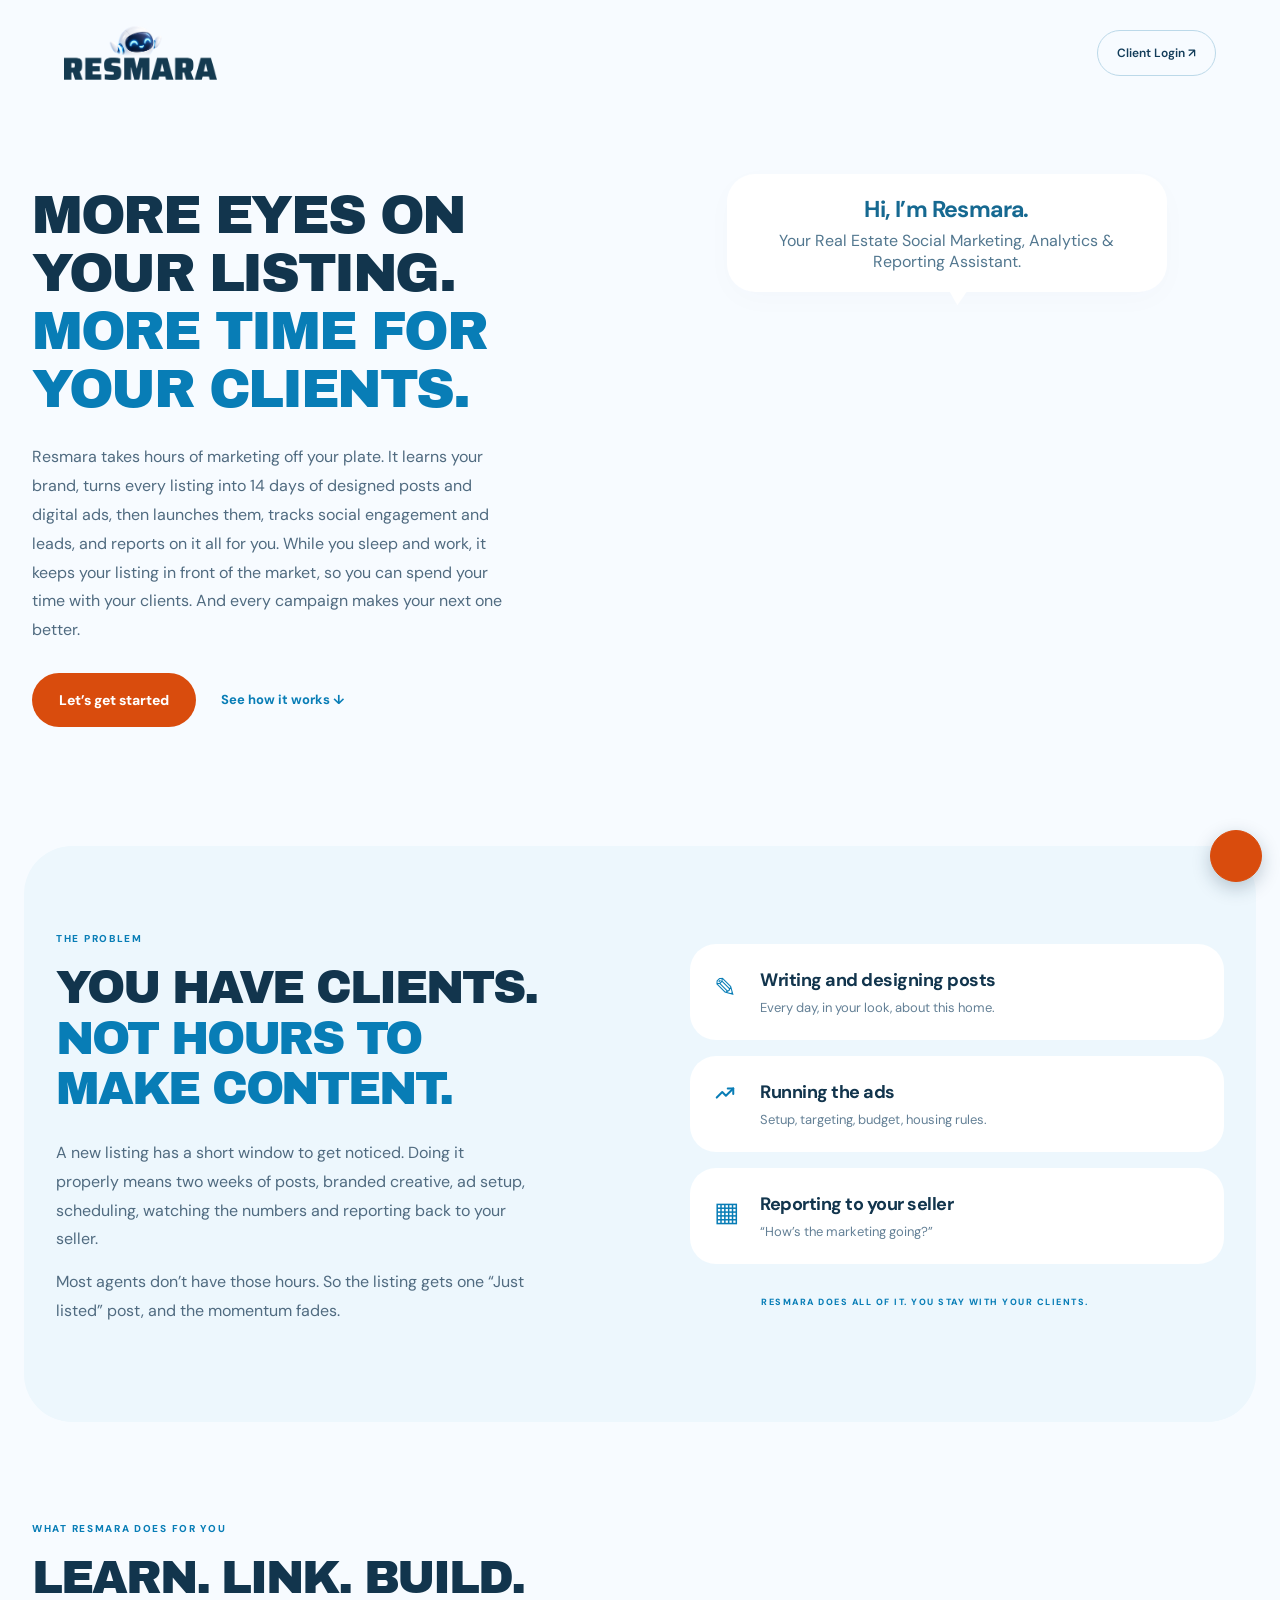
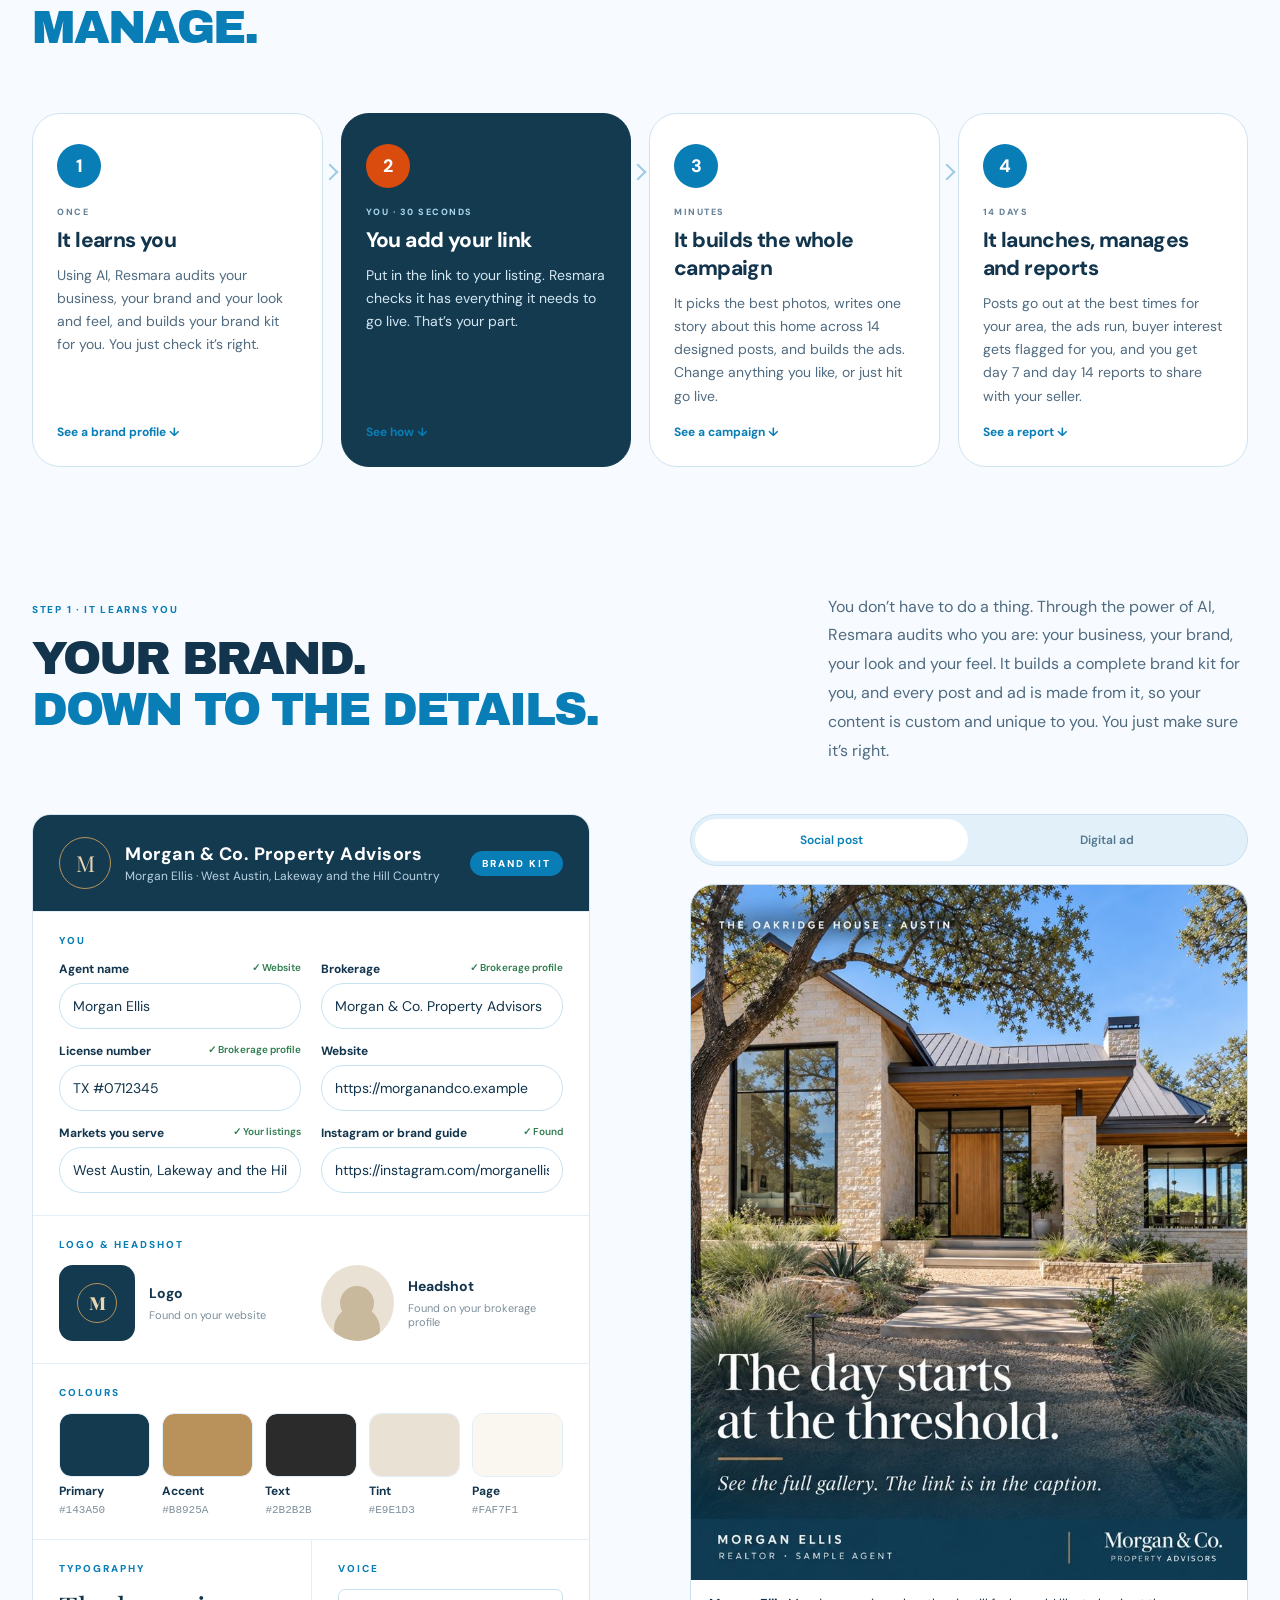
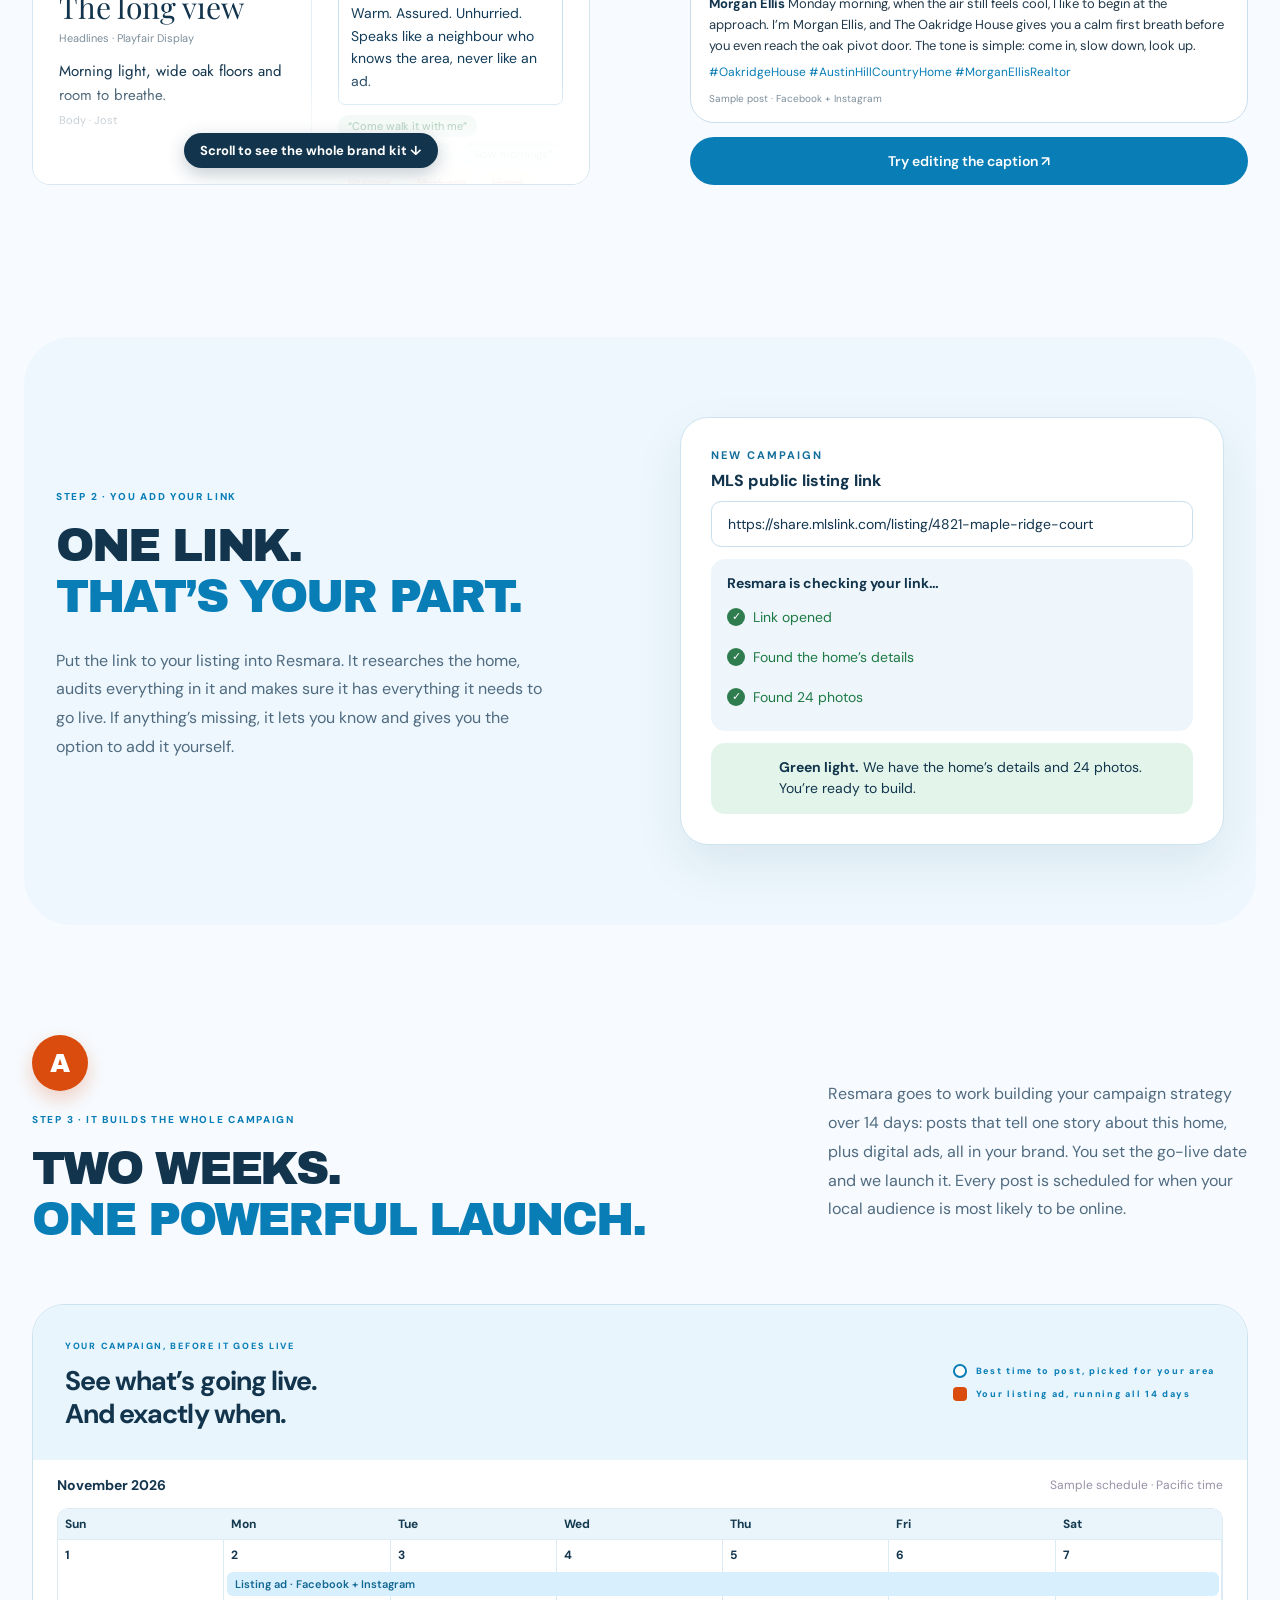
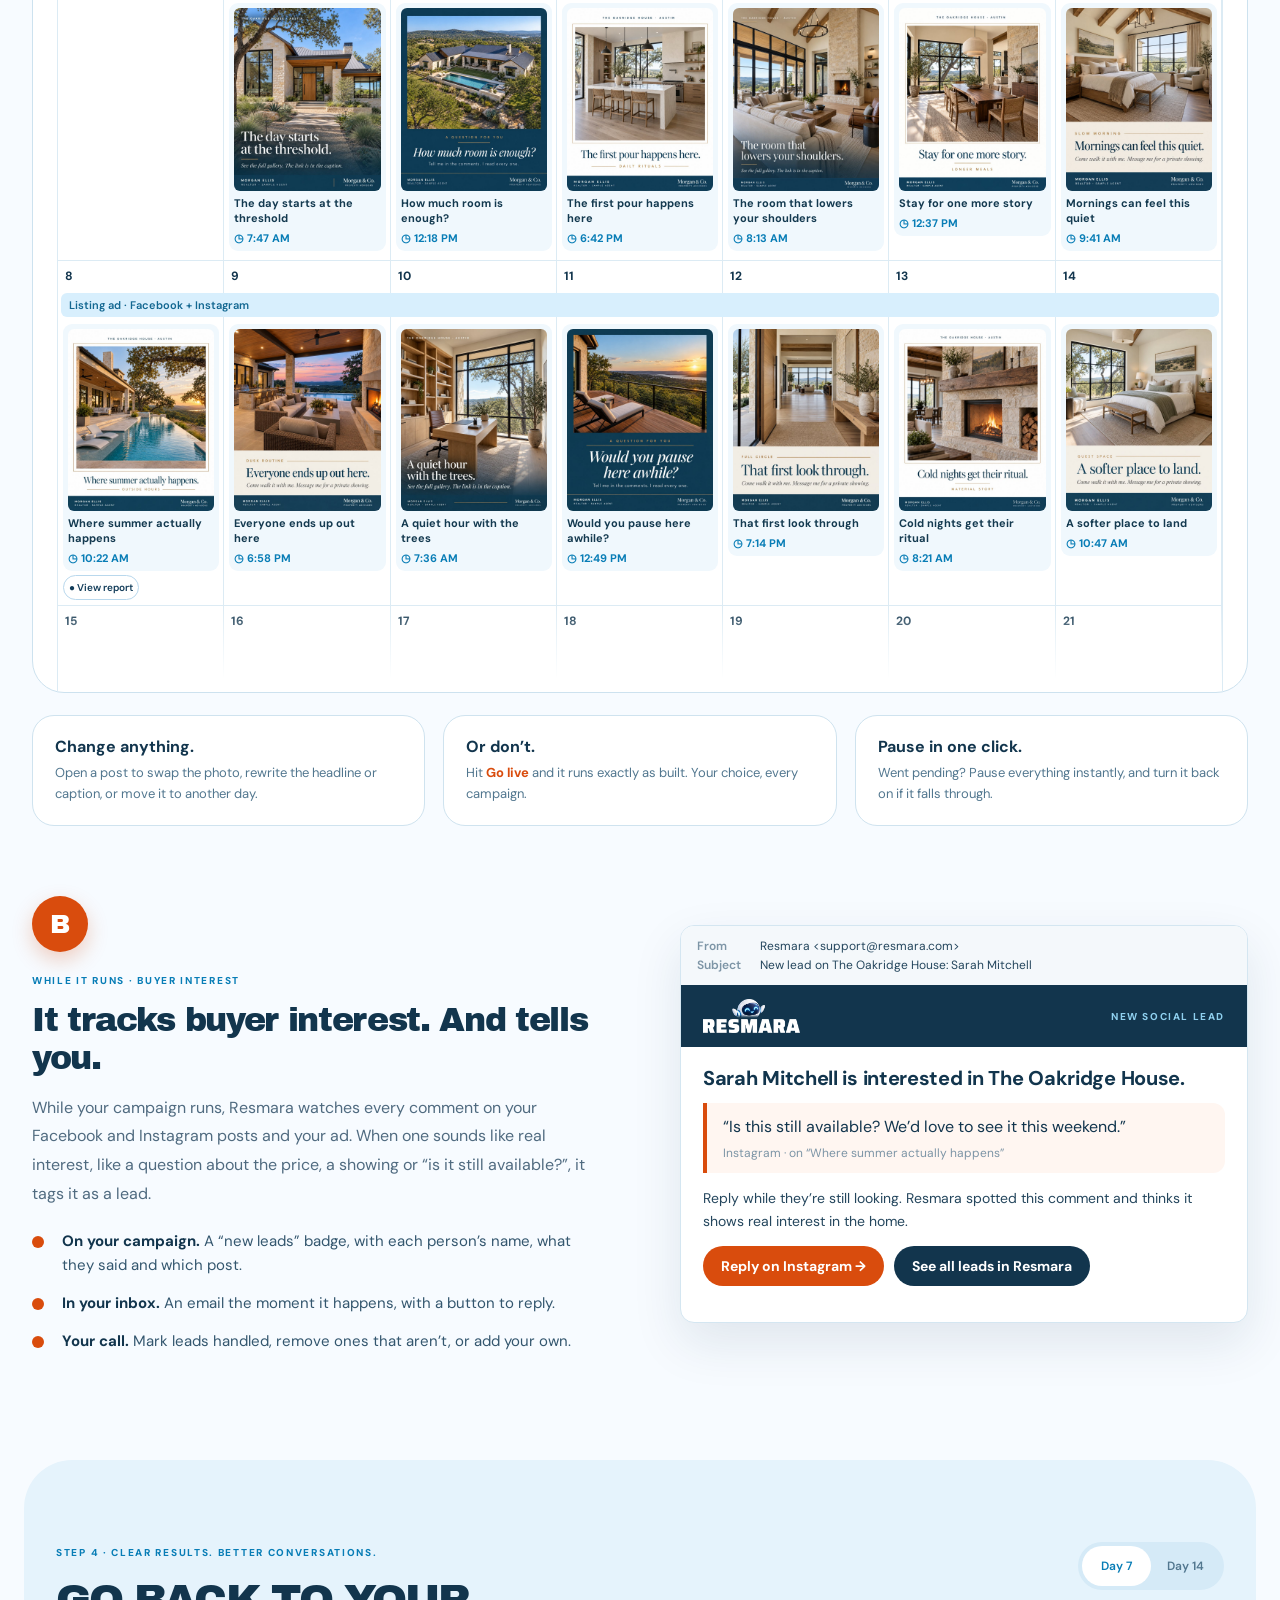
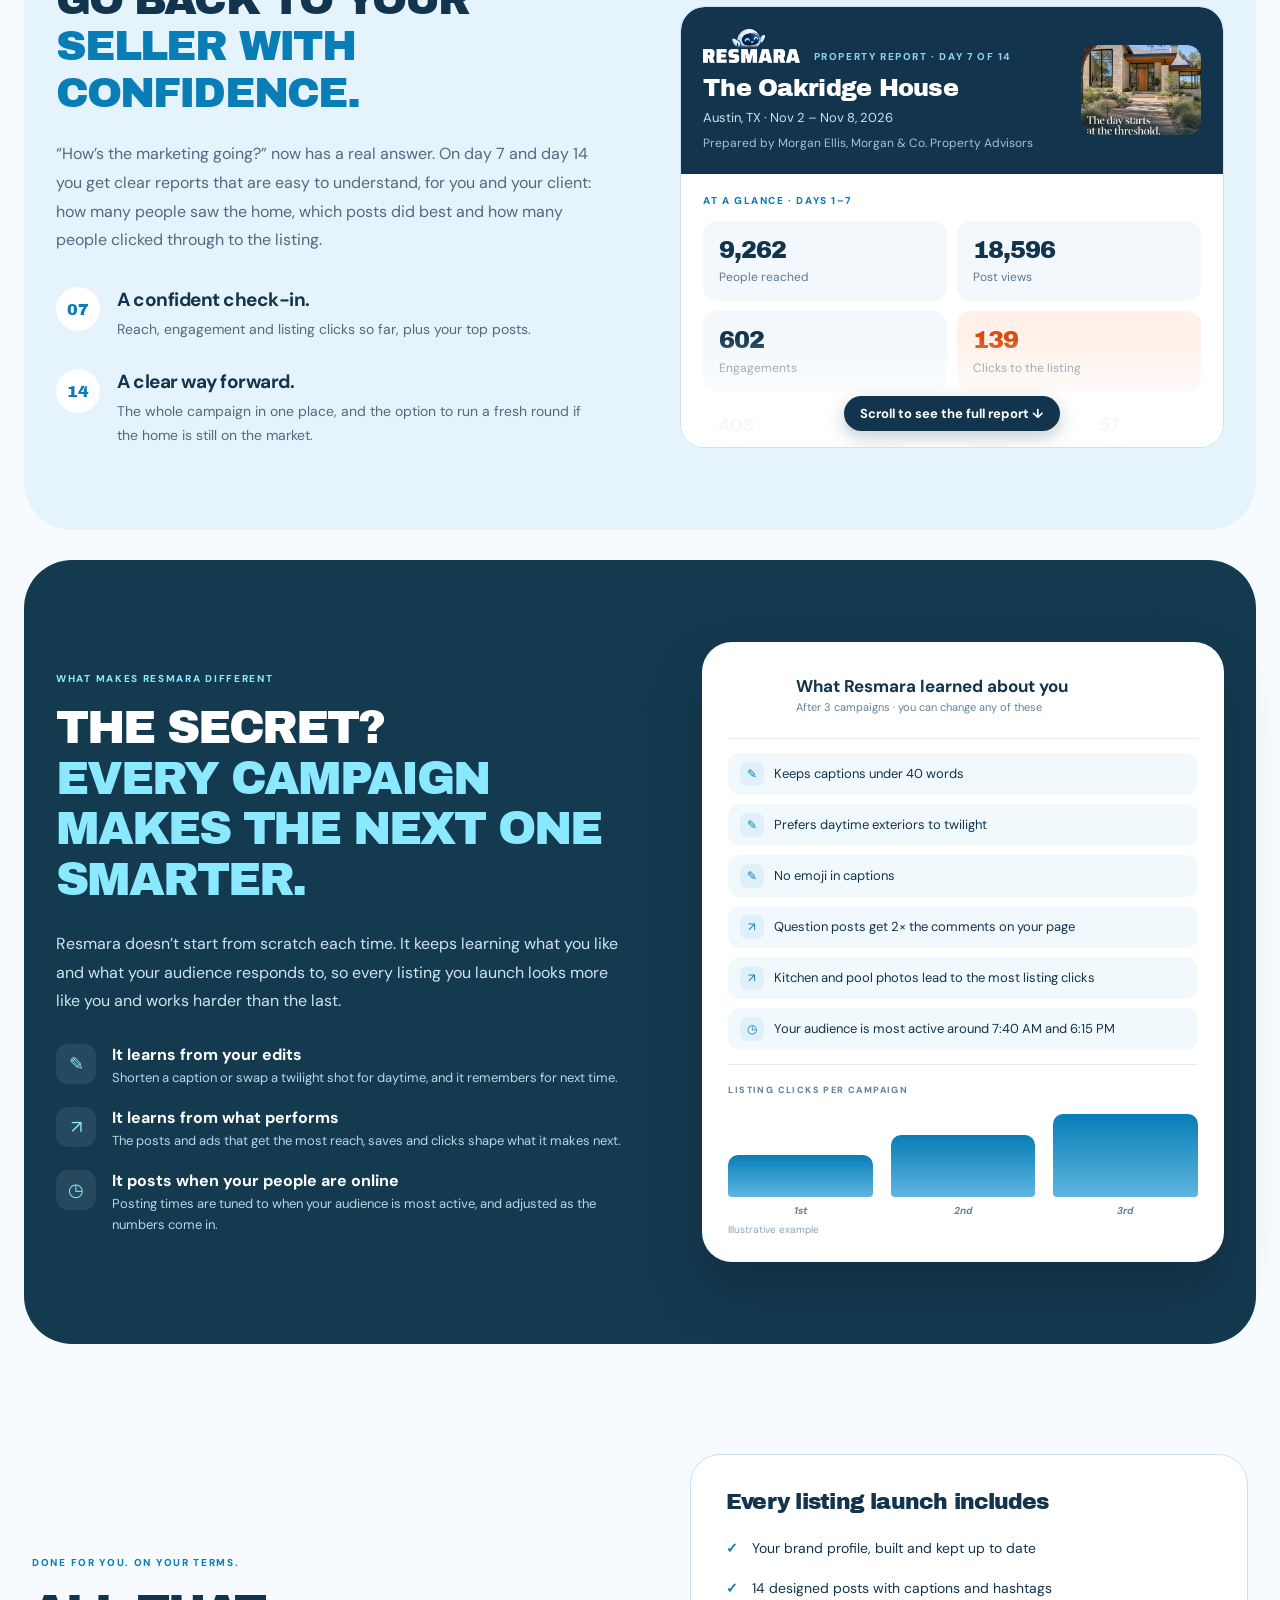
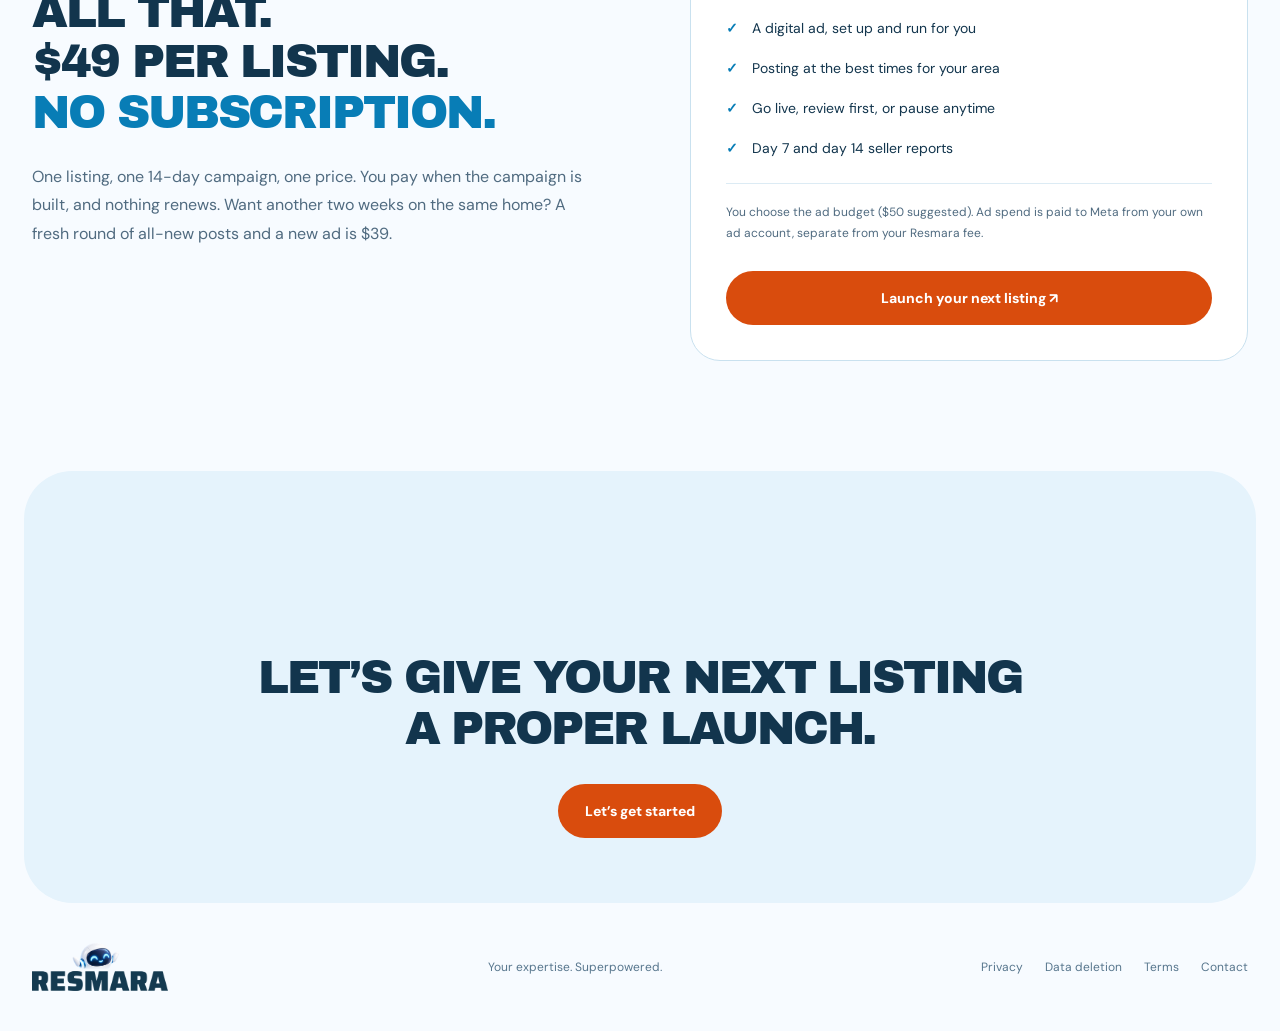
==== static/index.html @ e2750214 "Listing video as ad + first post; approve-anyway prompt; Ask Resmara answer library - Link check loo" ====
<!doctype html><html lang="en"><head><meta charset="utf-8"><meta name="viewport" content="width=device-width,initial-scale=1"><meta name="description" content="Get a branded 14-day listing campaign, digital ads and seller-ready reports. One fee per property. No subscription."><!-- Private beta: keep the testing site out of search results until launch. Remove together with RESMARA_SIGNUP_EMAILS/RESMARA_SIGNUP_CODE. --><meta name="robots" content="noindex, nofollow, noarchive"><title>Resmara — Your listing gets attention. Your clients get you.</title><link rel="preconnect" href="https://fonts.googleapis.com"><link rel="stylesheet" href="https://fonts.googleapis.com/css2?family=Playfair+Display:ital,wght@0,500;0,600;1,500&family=Jost:wght@400;500&display=swap"><link rel="stylesheet" href="style.css"><link rel="stylesheet" href="homepage.css"></head><body><div id="app"></div><dialog id="modal"></dialog><script src="sample.js"></script><script src="api.js"></script><script src="homepage.js"></script><script src="report.js"></script><script src="leads.js"></script><script src="app.js"></script><script src="review.js"></script><script src="guide.js"></script><script src="showcase.js"></script><script src="billing.js"></script><script src="onboarding.js"></script><script src="help-kb.js"></script></body></html>
---- static/style.css ----
@import url('https://fonts.googleapis.com/css2?family=DM+Sans:wght@400;500;600;700&family=Manrope:wght@400;500;600;700;800&family=Archivo+Black&display=swap');
:root{--ink:#102c40;--green:#143a50;--lime:#a2c9de;--paper:#f7fbff;--muted:#52778f;--line:#c7e2f2}*{box-sizing:border-box}body{margin:0;color:var(--ink);font:14px 'DM Sans',sans-serif;background:var(--paper)}button,input,select{font:inherit}button,a{cursor:pointer}button{border:0;border-radius:7px;padding:12px 19px;background:var(--green);color:white;font-weight:600}button:hover{filter:brightness(1.1)}button.alt{background:white;border:1px solid var(--line);color:var(--ink)}a{color:inherit;text-decoration:none}h1,h2,h3{font-family:Manrope,sans-serif;letter-spacing:-.045em}h1{font-size:66px;line-height:1.08;font-weight:500;margin:24px 0}h2{font-size:36px;font-weight:500}h3{font-size:21px;font-weight:600}p{line-height:1.7;color:#52778f}.logo{font-family:Manrope;font-weight:800;font-size:24px;letter-spacing:-1px}.logo b{display:inline-grid;place-items:center;background:var(--green);color:var(--lime);width:32px;height:32px;border-radius:7px;margin-right:9px;font-size:22px}.pill{display:inline-flex;align-items:center;gap:7px;border-radius:30px;background:#e5f4fd;color:#315773;padding:6px 10px;font-size:11px;font-weight:600}.eyebrow{font-size:11px;letter-spacing:2px;font-weight:700;text-transform:uppercase}.topnav{height:90px;display:flex;align-items:center;justify-content:space-between;max-width:1240px;margin:auto;padding:0 36px}.topnav nav{display:flex;gap:34px;align-items:center}.hero{max-width:1240px;margin:35px auto 0;display:grid;grid-template-columns:1fr 1fr;gap:60px;align-items:center;padding:20px 36px 65px}.hero p{font-size:17px;max-width:460px}.hero .actions{display:flex;gap:12px;margin:28px 0 18px}.fine{font-size:12px;color:var(--muted)}.hero-art{position:relative;background:#c7e2f2;border-radius:140px 140px 16px 16px;padding:22px 22px 30px;min-height:480px}.house{width:100%;height:350px;object-fit:cover;border-radius:120px 120px 8px 8px}.floatcard{background:white;padding:18px;border:1px solid var(--line);border-radius:10px;box-shadow:0 12px 40px #102c4012;position:absolute;bottom:9px;left:-22px;right:26px}.flex{display:flex;align-items:center;justify-content:space-between;gap:15px}.bar{display:flex;gap:5px;margin-top:16px}.bar i{height:6px;background:var(--green);flex:1;border-radius:3px}.bar i:nth-child(n+8){background:#e5f4fd}.strip{border-top:1px solid var(--line);border-bottom:1px solid var(--line);display:flex;justify-content:center;gap:75px;padding:25px;font-size:13px}.section{max-width:1170px;margin:75px auto;padding:0 24px}.steps{display:grid;grid-template-columns:repeat(3,1fr);gap:45px;margin-top:35px}.step{border-top:1px solid #a2c9de;padding-top:20px}.step span{font-size:12px;color:#52778f}.cta{background:var(--ink);color:white;border-radius:14px;padding:42px;display:flex;align-items:center;justify-content:space-between}.cta p{color:#a2c9de}.cta button{background:var(--lime);color:var(--ink)}footer{padding:32px 5%;border-top:1px solid var(--line);color:var(--muted);font-size:12px}.shell{display:grid;grid-template-columns:226px 1fr;min-height:100vh}.sidebar{background:#fff;border-right:1px solid var(--line);padding:31px 20px;display:flex;flex-direction:column;gap:30px}.side-nav{display:grid;gap:8px}.side-nav button{text-align:left;background:none;color:#52778f;font-weight:500}.side-nav button.active{background:#e5f4fd;color:var(--ink)}.side-foot{margin-top:auto;border:1px solid var(--line);border-radius:10px;padding:15px}.main{padding:30px 42px;max-width:1550px;width:100%;margin:auto}.app-top{border-bottom:1px solid var(--line);padding-bottom:24px;margin-bottom:28px}.avatar{background:#c7e2f2;width:35px;height:35px;border-radius:50%;display:grid;place-items:center;font-size:12px}.welcome h1{font-size:32px;margin:4px 0}.welcome p{margin:7px 0 25px}.banner{padding:20px 24px;background:#e5f4fd;border:1px solid #c7e2f2;border-radius:10px;margin:24px 0}.stats{display:grid;grid-template-columns:repeat(4,1fr);gap:16px;margin:25px 0}.stat{padding:22px;background:white;border:1px solid var(--line);border-radius:10px}.stat label{color:var(--muted);font-size:12px}.stat strong{display:block;font:500 29px Manrope;margin:10px 0}.stat small{color:#52778f;font-size:11px}.cards{display:grid;grid-template-columns:repeat(3,1fr);gap:20px}.card{background:white;border:1px solid var(--line);border-radius:12px;overflow:hidden}.card img{width:100%;height:180px;object-fit:cover}.card-noimg{height:180px;display:grid;place-items:center;text-align:center;padding:16px;background:#eef3f8;color:#52778f;font-size:12px;line-height:1.5}.card-body{padding:18px}.card h3{margin:12px 0 5px;font-size:18px}.card p{font-size:12px;margin:4px 0 16px}.card button{width:100%;margin-top:16px}.progress{height:5px;background:#e5f4fd;border-radius:10px;margin:15px 0}.progress i{display:block;height:100%;background:#52778f;border-radius:10px}.small{font-size:12px}.panel{padding:26px;background:white;border:1px solid var(--line);border-radius:12px;margin:20px 0}.grid2{display:grid;grid-template-columns:1fr 1fr;gap:22px}.calendar{display:grid;grid-template-columns:repeat(7,1fr);gap:8px;margin-top:20px}.day{border:1px solid var(--line);border-radius:7px;padding:13px 10px;min-height:110px;background:#fff}.day b{display:block;font-size:11px;color:var(--muted);margin-bottom:12px}.day em{display:block;font-size:10px;font-style:normal;margin-top:12px;color:#52778f}.day.report{background:#e5f4fd}.chart{height:150px;display:flex;align-items:end;gap:11px;border-bottom:1px solid var(--line);margin:25px 0}.chart i{flex:1;background:#6c93aa;border-radius:4px 4px 0 0}.tabs{display:flex;gap:10px;margin:20px 0}.tabs button{background:#e5f4fd;color:var(--ink)}dialog{border:1px solid var(--line);border-radius:16px;padding:35px;max-width:620px;width:calc(100% - 30px);color:var(--ink);box-shadow:0 30px 100px #001c2530}dialog::backdrop{background:#102c4066;backdrop-filter:blur(4px)}dialog h2{font-size:28px;margin:10px 0}label.field{display:block;font-size:12px;font-weight:600;margin-top:18px}input,select{display:block;width:100%;border:1px solid #c7e2f2;border-radius:7px;background:#fff;padding:13px;margin-top:7px;color:var(--ink)}.modal-actions{display:flex;justify-content:space-between;gap:10px;margin-top:25px}.check{padding:15px;background:#e5f4fd;border-radius:7px;margin:12px 0}.notice{font-size:12px;background:#fff8e9;padding:12px;border-radius:6px;line-height:1.6;color:#8a6d34}.close{float:right;background:none;color:var(--muted);padding:0 4px;font-size:22px}.empty{text-align:center;padding:45px}.toast{position:fixed;bottom:25px;right:25px;padding:16px 24px;background:var(--ink);color:white;border-radius:9px;z-index:9}@media(max-width:1000px){h1{font-size:48px}.hero{gap:30px}.shell{grid-template-columns:180px 1fr}.main{padding:25px}.cards{grid-template-columns:1fr 1fr}.calendar{grid-template-columns:repeat(4,1fr)}.strip{gap:30px}.stats{grid-template-columns:1fr 1fr}}@media(max-width:700px){.topnav{padding:0 20px}.topnav nav a{display:none}.hero{grid-template-columns:1fr;padding:10px 24px 40px}.hero-art{margin:20px;min-height:420px}.house{height:300px}h1{font-size:45px}.steps,.cards,.grid2{grid-template-columns:1fr}.strip{flex-wrap:wrap;gap:18px}.cta{display:block;padding:28px}.shell{display:block}.sidebar{padding:16px;gap:12px}.side-nav{display:flex;overflow:auto}.side-foot{display:none}.main{padding:22px 16px}.calendar{grid-template-columns:repeat(2,1fr)}.stats{gap:9px}.stat{padding:15px}.welcome.flex{align-items:start;flex-direction:column}.app-top{margin-bottom:20px}.section{margin:45px auto}}

/* A sunnier, more energetic studio. */
:root{--ink:#102c40;--green:#315773;--lime:#a2c9de;--paper:#fffcf5}.hero-art{background:#f1b49e;border-radius:140px 140px 22px 22px;transform:rotate(1deg)}.hero h1 span{color:#cf6746!important}.pill{background:#c7e2f2}.hero .actions button:first-child{background:#da714f;color:#fff}.cta{background:#a2c9de;color:var(--ink)}.cta p{color:#315773}.cta button{background:var(--ink);color:white}.step span{color:#c56d4f}.banner{background:#c7e2f2}.logo b{background:#da714f;color:#fff}.hero .actions button{border-radius:30px}.hero .eyebrow{color:#b05a3d}

.mascot-intro{display:flex;align-items:center;gap:10px;margin-bottom:14px;color:#a35f45;font-size:12px;font-weight:600}.mascot-intro img{width:64px;transform:rotate(-7deg)}.side-foot img{display:block;margin:-15px auto 8px}.side-foot{text-align:center}

.section-lead{max-width:710px;font-size:17px}.hero h1{font-size:58px}@media(max-width:700px){.hero h1{font-size:43px}}

/* Midnight campaign studio */
:root{--ink:#f5f4fb;--green:#8471de;--lime:#d1b9ff;--paper:#0b0b12;--muted:#92909f;--line:#2b2938}body{background:#0b0b12;color:var(--ink)}p{color:#a9a6b7}button{border-radius:30px;background:#17141f;color:#15111f;box-shadow:inset 0 0 0 1px #ffffff50,0 4px 25px #a879e526}button.alt{background:#ffffff05;color:#e4e0ef;border-color:#ffffff25;box-shadow:none}.topnav{height:100px;max-width:1170px}.topnav nav{border:1px solid var(--line);border-radius:40px;padding:6px 7px 6px 27px;gap:26px;font-size:12px}.logo b{background:#17141f;color:#17121e;border-radius:50%}.hero{max-width:1240px;gap:25px;margin:20px auto 0;padding-bottom:55px;min-height:565px}.hero h1{font-size:61px;font-weight:800;letter-spacing:-3.5px;line-height:1.08;margin:22px 0 26px}.hero h1 span{color:#cfb5ff!important}.hero p{font-size:16px;line-height:1.65;max-width:450px}.hero .actions button:first-child{background:#17141f;color:#16101e}.hero .pill{background:#ffffff04;color:#c0b4d5;border:1px solid #ffffff21;font-size:10px;letter-spacing:1.2px}.mascot-intro{color:#bfb0d9;margin-bottom:8px}.mascot-intro img{width:43px}.hero-art.campaign-universe{height:525px;min-height:525px;transform:none;background:#17141f;padding:0;position:relative;border-radius:0;isolation:isolate}.orbit{position:absolute;left:11%;top:27%;width:80%;height:55%;border:1px solid #ac8eeb20;border-radius:50%;transform:rotate(-24deg)}.orbit-two{transform:rotate(26deg);width:86%;left:4%;top:34%;height:40%;border-color:#fdab8420}.robot-stage{position:absolute;left:34%;top:22%;width:45%;height:67%;display:flex;align-items:center;flex-direction:column;justify-content:center;z-index:2}.hero-robot{width:220px;max-width:100%;filter:drop-shadow(0 10px 24px #b49bff45);animation:float-pip 5s ease-in-out infinite}.stage-ring{width:225px;max-width:110%;height:55px;border-radius:50%;background:#17141f;border:1px solid #ad8ce435;transform:translateY(-15px);box-shadow:0 14px 0 #b99aef09,0 17px 0 #b99aef13}.stage-label{font-size:8px;letter-spacing:2px;color:#a38fb8}.orbit-card{position:absolute;background:#17141f;border:1px solid #ffffff24;border-radius:13px;box-shadow:0 18px 40px #0004;padding:15px;color:#f3f0f9;z-index:3;backdrop-filter:blur(10px)}.orbit-card b{font-size:12px;display:block;letter-spacing:-.2px}.orbit-card span:not(.eyebrow):not(.mini-icon){display:block;font-size:10px;color:#aca2ba;margin-top:6px}.listing-sample{width:205px;top:38px;left:4%;transform:rotate(-8deg);padding:10px}.listing-sample img{width:100%;height:122px;object-fit:cover;border-radius:7px;margin:10px 0}.listing-sample .eyebrow{font-size:8px;color:#c5b2e7}.listing-sample b{font-size:13px}.ad-sample{right:0;top:44px;width:175px;transform:rotate(5deg)}.mini-icon{display:inline-grid;place-items:center;width:28px;height:28px;border-radius:8px;background:#c1a2fa20;color:#d4b8fc;font-size:18px;margin-bottom:8px}.mini-wave{display:flex;gap:5px;align-items:end;height:32px;margin-top:12px}.mini-wave i{height:45%;width:10px;border-radius:3px;background:#17141f}.mini-wave i:nth-child(3n){height:90%}.mini-wave i:nth-child(2n){height:68%}.social-sample{left:0;bottom:55px;transform:rotate(4deg)}.report-sample{right:0;bottom:23px;display:flex;gap:10px;align-items:center;transform:rotate(-5deg)}.scene-caption{position:absolute;bottom:0;left:31%;font-size:9px;letter-spacing:.5px;color:#696476}.strip{color:#92909f;border-color:#ffffff10;background:#ffffff02}.section{margin:95px auto}.section h2{font-weight:700;font-size:44px}.step{border-color:#3a3347}.step span{color:#d1b3f5}.cta{background:#17141f,#17131f;border:1px solid #5d446d;color:#fff;padding:48px}.cta p{color:#b4a7c3}.cta button{background:#17141f;color:#17121d}.sidebar,.card,.panel,.stat,.day{background:#13121c;border-color:var(--line)}.side-nav button.active{background:#a98bf222;color:#e1d4f8}.side-nav button{color:#a19ba9}.banner,.day.report{background:#211b30;border-color:#493857}.pill{background:#b597e21c;color:#ceb5ed}.check{background:#211b30}.notice{background:#26202a;color:#ceafc2}.progress{background:#302a3d}.progress i{background:#a98bce}.stat small{color:#b09bc4}.tabs button{background:#33273f;color:#eee}.chart i{background:#17141f}dialog{background:#17141f;color:#f4effb}input,select{background:#211c2a;color:#eee;border-color:#4b3c5d}.side-foot{border-color:#3b3047}.avatar{background:#382943}.toast{background:#bda1e4;color:#17111f}.floatcard{background:#18141f}.section-lead{color:#a9a2b5}.fine{color:#9890a6}@keyframes float-pip{0%,100%{transform:translateY(0) rotate(-3deg)}50%{transform:translateY(-10px) rotate(3deg)}}@media(prefers-reduced-motion:reduce){.hero-robot{animation:none}}@media(max-width:1000px){.hero h1{font-size:49px}.hero{gap:5px}.listing-sample{width:165px;left:0}.ad-sample{width:145px}.social-sample{bottom:45px}.orbit-card{padding:11px}.robot-stage{left:26%;width:48%}}@media(max-width:700px){.hero h1{font-size:48px;letter-spacing:-2.8px}.hero{padding-top:0}.topnav{height:85px}.topnav nav{padding:0;border:0}.topnav button{font-size:11px;padding:10px}.hero-art.campaign-universe{height:430px;min-height:430px;margin:0}.listing-sample{width:165px}.listing-sample img{height:95px}.ad-sample{width:145px;right:0}.robot-stage{left:28%;width:50%;top:28%}.hero-robot{width:180px}.social-sample{left:-7px;bottom:40px}.report-sample{right:-5px;bottom:5px}.orbit-card b{font-size:11px}.section h2{font-size:34px}.cta{padding:28px}.section{margin:60px auto}.hero .actions{gap:8px}.hero .actions button{font-size:12px;padding:12px 15px}}

.hero-robot{width:235px;filter:drop-shadow(0 12px 24px #9aafff35)}.mascot-intro img{width:43px;height:50px;object-fit:contain}.side-foot img{width:88px;height:105px}.robot-stage .stage-ring{margin-top:-8px}@media(max-width:700px){.hero-robot{width:190px}}

.pip-speech{position:absolute;z-index:5;top:20%;left:72%;width:165px;padding:13px 15px;border:1px solid #c8b2eb60;border-radius:16px 16px 16px 4px;background:#17141f;color:#302541;font-size:14px;font-weight:700;box-shadow:0 9px 28px #0003;transform:rotate(3deg)}.pip-speech span{display:block;margin-top:5px;font-size:11px;line-height:1.5;font-weight:400;color:#655574}.pip-speech:before{content:"";position:absolute;left:-11px;bottom:7px;width:15px;height:14px;background:#f1eafa;clip-path:polygon(100% 0,100% 100%,0 100%)}.ad-sample{top:3px}.robot-stage{z-index:4}@media(max-width:1000px){.pip-speech{width:142px;left:65%;top:22%;font-size:13px}}@media(max-width:700px){.pip-speech{width:142px;left:65%;top:13%;padding:11px 13px}.ad-sample{top:6px}.robot-stage{left:24%;width:48%}}

.pip-launcher{position:fixed;bottom:22px;right:22px;z-index:30;display:flex;align-items:center;gap:9px;padding:7px 17px 7px 9px;border:1px solid #c5a4ee70;background:#262033;color:#f5efff;box-shadow:0 8px 30px #0005}.pip-launcher img{width:35px;height:43px}.pip-online{width:6px;height:6px;background:#a2c9de;border-radius:50%}.pip-chat{position:fixed;right:22px;bottom:90px;width:345px;max-width:calc(100vw - 30px);z-index:31;background:#191521;border:1px solid #5c466f;border-radius:19px;box-shadow:0 20px 70px #0008;overflow:hidden}.pip-chat[hidden]{display:none}.pip-chat header{padding:16px;border-bottom:1px solid #ffffff12}.pip-chat small{display:block;font-size:10px;color:#b1a3bf;margin-top:3px}.pip-close{background:none;color:#b9a9c9;box-shadow:none;padding:5px;font-size:22px}.pip-messages{padding:16px;max-height:240px;overflow:auto;display:grid;gap:10px;font-size:12px;line-height:1.6}.pip-reply{background:#2d233b;padding:12px;border-radius:2px 12px 12px 12px;margin-right:20px}.pip-user{background:#51406b;padding:10px 12px;border-radius:12px 2px 12px 12px;margin-left:24px}.pip-questions{display:flex;flex-wrap:wrap;gap:6px;padding:0 16px 13px}.pip-questions button{font-size:10px;padding:7px 10px;background:#ffffff05;color:#cfbce5;border:1px solid #6e538750;box-shadow:none}.pip-input{display:flex;gap:7px;padding:0 14px}.pip-input input{margin:0;font-size:12px}.pip-input button{padding:8px 14px}.pip-demo-note{font-size:9px;text-align:center;margin:10px 0;color:#9d8eac}.pip-speech{width:180px}@media(max-width:700px){.pip-speech{width:150px}.pip-launcher{right:14px;bottom:14px}.pip-chat{right:14px;bottom:82px}}

/* Solid blood orange identity */
:root{--green:#d94c0d;--lime:#d94c0d}h1,h2,h3{font-weight:800!important}button,.hero .actions button:first-child,.cta button{background:#d94c0d;color:#fff;box-shadow:none}button.alt{background:transparent;color:#d94c0d;border-color:#d94c0d66}.hero h1 span{color:#d94c0d!important}.logo b{background:#d94c0d;color:#fff}.pill,.hero .pill{color:#f36b48;background:#d94c0d10;border-color:#d94c0d3b}.eyebrow,.step span,.stage-label,.orbit-card .eyebrow,.mini-icon{color:#f36b48}.mini-icon{background:#d94c0d1c}.hero-art.campaign-universe{background:transparent}.orbit-card{background:#18151d;border-color:#463039}.orbit{border-color:#d94c0d26}.orbit-two{border-color:#d94c0d1a}.mini-wave i,.progress i,.chart i{background:#d94c0d}.stage-ring{background:#d94c0d0d;border-color:#d94c0d33;box-shadow:none}.cta{background:#19141a;border-color:#623029}.pip-speech{background:#fff6ef;color:#c33b1c;border-color:#d94c0d}.pip-speech span{color:#765b52}.pip-speech:before{background:#fff6ef}.pip-launcher{background:#d94c0d;border-color:#d94c0d;color:#fff}.pip-online{background:#fff}.pip-chat{border-color:#753822}.pip-questions button{background:transparent;color:#f36b48;border-color:#d94c0d50}.pip-user{background:#803723}.pip-reply{background:#302127}.side-nav button.active{color:#f36b48;background:#d94c0d1a}.tabs button{background:#d94c0d1a;color:#f36b48}.stat small{color:#e7785e}.pip-input button{background:#d94c0d}.avatar{background:#4b2c26}.toast{background:#d94c0d;color:white}
/* Compact hovering Pip */
.hero-robot{width:170px;filter:drop-shadow(0 9px 15px #0003);animation:float-pip 4s ease-in-out infinite}.robot-stage{justify-content:center}.robot-stage .stage-ring{display:none}.stage-label{margin-top:3px}.pip-speech{top:26%;left:68%}.side-foot img{width:76px;height:76px}.pip-launcher img{width:34px;height:34px}@media(max-width:700px){.hero-robot{width:150px}.pip-speech{top:21%;left:64%}}@media(prefers-reduced-motion:reduce){.hero-robot{animation:none}}
/* Resmara: a launch with a point of view. */
.launch-home{--orange:#d94c0d;background:#102c40;color:#f7f5ee}.launch-home p{color:#6c93aa}.launch-nav{max-width:1320px;margin:auto;padding:28px 45px;display:flex;justify-content:space-between;align-items:center}.launch-nav .logo{letter-spacing:-1.5px;font-size:27px}.launch-nav .logo b{border-radius:0;background:none;color:var(--orange);font-size:34px;margin-right:4px}.launch-nav nav{display:flex;align-items:center;gap:32px;font-size:12px}.launch-home button{border-radius:5px}.launch-nav button.alt{color:#f6f3eb;border-color:#315773}.launch-hero{max-width:1320px;margin:40px auto 65px;padding:0 45px;display:grid;grid-template-columns:1.1fr 1fr;gap:45px;align-items:center}.launch-tag{font-size:10px;font-weight:700;letter-spacing:1.7px;color:#e87558;display:block;line-height:1.6}.launch-tag i{display:inline-block;background:var(--orange);width:6px;height:6px;border-radius:50%;margin-right:6px}.launch-copy h1{font-size:clamp(60px,6.6vw,92px);letter-spacing:-6px;line-height:.98;margin:25px 0 30px;color:#f7f5ee}.launch-copy h1 span{color:var(--orange)}.launch-copy>p{max-width:435px;font-size:15px;line-height:1.75}.launch-entry{display:flex;gap:6px;background:#f4f1e8;padding:6px;border-radius:7px;margin-top:28px;max-width:560px}.launch-entry input{min-width:0;background:transparent;border:0;margin:0;color:#102c40;flex:1;font-size:12px;padding:12px}.launch-entry button{white-space:nowrap;font-size:12px;padding:15px 18px}.entry-note{font-size:9px;color:#6c93aa;line-height:1.8;margin-top:12px}.entry-note span{padding:0 7px;color:#e87558}.text-demo{background:none!important;color:#e87558!important;font-size:11px;padding:17px 0;box-shadow:none}.sr-only{position:absolute;width:1px;height:1px;overflow:hidden;clip:rect(0,0,0,0)}.launch-scene{position:relative;height:590px;background:#102c40;border:1px solid #143a50;border-radius:200px 200px 12px 12px;overflow:visible}.scene-grid{position:absolute;inset:0;opacity:.13;border-radius:inherit;background-image:none;border:1px solid #52778f}.scene-number{font-family:Manrope;font-size:300px;font-weight:800;color:#6c93aa;opacity:.13;position:absolute;top:55px;left:15px;letter-spacing:-30px;line-height:1}.social-creative{position:absolute;top:48px;left:46px;width:280px;background:#c7e2f2;color:#102c40;transform:rotate(-7deg);box-shadow:0 18px 30px #0005;border:6px solid #c7e2f2}.creative-top{font-size:8px;letter-spacing:1px;padding:6px 4px 10px;display:flex;justify-content:space-between;font-weight:700}.social-creative>img{display:block;width:100%;height:315px;object-fit:cover}.creative-overlay{position:absolute;top:80px;left:22px;right:15px;color:white;text-shadow:0 1px 10px #0009}.creative-overlay>b{display:block;font-size:37px;font-family:Manrope;line-height:1;letter-spacing:-2px;margin:16px 0 130px}.creative-overlay>span{font-size:7px;letter-spacing:1.4px}.creative-bottom{display:flex;justify-content:space-between;font-size:9px;font-weight:700;padding:12px 4px 5px}.creative-bottom span{font-size:7px;font-weight:400}.presma-orb{position:absolute;right:-25px;bottom:98px;width:215px;z-index:4}.presma-orb>img{width:100%;animation:float-pip 4s ease-in-out infinite;filter:drop-shadow(0 12px 20px #0004)}.presma-greeting{position:absolute;right:10px;top:-63px;transform:rotate(5deg);background:#f4f1e8;color:#102c40;padding:15px 20px;border-radius:15px 15px 2px 15px;box-shadow:0 6px 30px #0003;width:185px}.presma-greeting b{display:block;font-size:14px}.presma-greeting span{display:block;font-size:11px;line-height:1.5;margin-top:5px;color:#315773}.campaign-ticket{display:flex;align-items:center;gap:12px;background:#c7e2f2;color:#102c40;position:absolute;bottom:35px;left:18px;right:18px;padding:20px 18px;transform:rotate(2deg);box-shadow:0 8px 20px #0003;z-index:5;border-radius:6px}.ticket-icon{font-size:26px}.campaign-ticket b{font-size:13px;display:block}.campaign-ticket div>span{font-size:10px;display:block;margin-top:5px;color:#315773}.ticket-check{margin-left:auto;border:1px solid #52778f;border-radius:50%;padding:5px 8px}.scene-stamp{position:absolute;right:15px;top:30px;font-size:8px;font-weight:700;line-height:1.5;letter-spacing:1px;color:#a2c9de;transform:rotate(8deg)}.launch-ribbon{padding:20px 25px;background:#d94c0d;color:#102c40;display:flex;align-items:center;justify-content:space-around;gap:25px;font-size:11px;font-weight:800;letter-spacing:1px}.launch-ribbon b{font-size:25px}.launch-section{max-width:1230px;margin:110px auto;padding:0 40px}.section-heading{display:flex;justify-content:space-between;align-items:end;gap:60px;margin-bottom:40px}.launch-home h2{font-size:clamp(34px,4.2vw,55px);line-height:1.06;letter-spacing:-2.8px;margin:20px 0}.section-heading>p{max-width:320px;font-size:13px}.creative-gallery{display:grid;grid-template-columns:1fr 1fr 1fr;gap:25px}.gallery-photo,.detail-art{height:360px;position:relative;overflow:hidden;background-size:cover;background-position:center;padding:20px;color:#fff;border-radius:6px}.gallery-photo:after{content:'';position:absolute;inset:0;background:#0002;pointer-events:none}.format{position:relative;z-index:2;font-size:8px;letter-spacing:1.4px}.gallery-photo>b{position:absolute;bottom:55px;left:20px;font-family:Manrope;font-size:38px;letter-spacing:-2px;line-height:1;z-index:2}.creative-label{position:absolute;bottom:20px;left:20px;z-index:2;font-size:8px;letter-spacing:1.3px}.reel .gallery-photo{border-radius:70px 70px 6px 6px}.play-mark{position:absolute;left:44%;top:36%;border:1px solid #fff8;padding:17px 19px;border-radius:50%;font-size:15px;z-index:2;background:#0002}.detail-art{background:#c7e2f2;color:#102c40}.ad-symbol{display:block;font-size:95px;line-height:1.1;margin:15px 0 7px;color:#315773}.detail-art>b{display:block;font-size:31px;font-family:Manrope;line-height:1.04;letter-spacing:-1.4px}.ad-chip{display:inline-block;border:1px solid #52778f;border-radius:20px;padding:7px 10px;margin-top:20px;font-size:8px;letter-spacing:1px}.gallery-caption>b{display:block;font-size:17px;margin-top:23px;letter-spacing:-.5px}.gallery-caption p{font-size:12px;line-height:1.7}.sample-note{font-size:10px!important;margin-top:25px}.launch-process{border-top:1px solid #143a50;padding-top:75px}.launch-process h2 span{color:#d94c0d}.process-rows>div{display:grid;grid-template-columns:65px 1fr 1.1fr;gap:30px;align-items:center;border-top:1px solid #143a50;padding:23px 0}.process-rows>div>span{font:700 14px Manrope;color:#e87558}.process-rows h3{font-size:24px;letter-spacing:-1px;margin:0}.process-rows p{font-size:12px;margin:0}.results-story{display:grid;grid-template-columns:1fr 1fr;gap:100px;align-items:center}.results-story>div>p{font-size:14px;max-width:370px;margin-bottom:30px}.report-stack article{background:#102c40;padding:28px;border:1px solid #143a50;border-radius:9px;transform:rotate(-3deg)}.report-stack article+article{background:#c7e2f2;color:#102c40;transform:rotate(3deg);margin-top:10px;margin-left:30px}.report-stack article+article p{color:#315773}.report-day{font-size:10px;letter-spacing:2px;font-weight:700;color:#e87558}.report-stack h3{font-size:25px;margin:20px 0 8px}.report-stack p{font-size:12px}.report-metrics{display:flex;gap:15px;flex-wrap:wrap;border-top:1px solid #52778f50;padding-top:20px;margin-top:20px;font-size:9px}.questions{max-width:850px}.questions details{border-bottom:1px solid #143a50;padding:22px 0}.questions summary{cursor:pointer;font-weight:600;font-size:16px}.questions details p{font-size:13px;max-width:640px}.final-launch{text-align:center;background:#d94c0d;color:#102c40;padding:70px 24px}.final-launch .launch-tag{color:#391e15}.final-launch h2{font-size:70px;letter-spacing:-4px;margin:20px 0 30px}.final-launch button{background:#102c40;color:#fff}.final-launch p{color:#52281d;font-size:12px}.launch-footer{display:flex;justify-content:space-between;gap:25px;padding:30px 45px;font-size:10px;color:#6c93aa}.launch-footer>span:first-child{font-size:19px;color:#f4f1e8;font-weight:800}.pip-launcher{font-size:12px}.pip-chat small{max-width:220px;line-height:1.3}
@media(max-width:1050px){.launch-hero{gap:25px;padding:0 30px}.launch-copy h1{font-size:70px;letter-spacing:-4px}.launch-scene{height:550px}.social-creative{left:15px;width:250px}.presma-orb{right:-15px;width:185px}.launch-entry{flex-direction:column}.launch-entry button{padding:13px}.entry-note{font-size:8px}.gallery-photo,.detail-art{height:320px}.detail-art>b{font-size:26px}.results-story{gap:45px}.launch-ribbon{font-size:9px}}
@media(max-width:700px){.launch-nav{padding:24px}.launch-nav nav>a{display:none}.launch-nav nav{gap:0}.launch-nav .logo{font-size:24px}.launch-nav button{font-size:10px;padding:10px}.launch-hero{display:flex;flex-direction:column;align-items:stretch;margin:25px auto 45px;padding:0 24px;gap:35px}.launch-copy h1{font-size:76px;letter-spacing:-5px}.launch-tag{font-size:8px;letter-spacing:1.3px}.launch-copy>p{font-size:14px;max-width:430px}.launch-entry{flex-direction:row}.launch-entry button{font-size:10px;padding:12px}.launch-entry input{font-size:10px;padding:10px}.entry-note{font-size:8px}.launch-scene{height:530px;max-width:440px;width:100%;align-self:center}.social-creative{left:25px;top:35px;width:240px}.social-creative>img{height:280px}.creative-overlay>b{font-size:34px;margin-bottom:105px}.presma-orb{width:180px;right:-2px;bottom:105px}.presma-greeting{width:170px;padding:12px 15px;right:0;top:-48px}.presma-greeting b{font-size:12px}.presma-greeting span{font-size:10px}.campaign-ticket{padding:15px;left:10px;right:10px}.campaign-ticket b{font-size:11px}.campaign-ticket div>span{font-size:9px}.launch-ribbon{display:grid;grid-template-columns:1fr 1fr;gap:15px;text-align:center;padding:24px 15px;font-size:8px}.launch-ribbon>b{display:none}.launch-section{margin:70px auto;padding:0 24px}.section-heading{display:block;margin-bottom:25px}.launch-home h2{font-size:39px;letter-spacing:-2px}.section-heading>p{max-width:100%}.creative-gallery{display:flex;overflow-x:auto;gap:18px;padding-bottom:10px;scroll-snap-type:x mandatory}.gallery-post{min-width:85%;scroll-snap-align:start}.gallery-photo,.detail-art{height:370px}.detail-art>b{font-size:34px}.process-rows>div{grid-template-columns:35px 1fr;gap:10px 15px;padding:23px 0}.process-rows p{grid-column:2}.process-rows h3{font-size:21px}.launch-process{padding-top:45px}.launch-process .section-heading{display:flex;gap:0;align-items:center}.launch-process .section-heading img{width:70px}.launch-process h2{font-size:32px}.results-story{grid-template-columns:1fr;gap:35px}.report-stack{padding-right:20px}.final-launch{padding:50px 24px}.final-launch h2{font-size:54px;letter-spacing:-3px}.final-launch button{font-size:12px}.launch-footer{padding:28px 24px;flex-direction:column;gap:10px}}
@media(prefers-reduced-motion:reduce){.presma-orb>img{animation:none}}
/* Resmara: neutral, warm and assured. */
:root{--ink:#12354d;--green:#123c59;--lime:#c7e2f2;--paper:#f7fbff;--muted:#648096;--line:#d8e8f3}body{background:#f7fbff;color:#12354d}p{color:#506b80}button,.hero .actions button:first-child,.cta button{background:#123c59;color:#fff;box-shadow:none}button.alt{background:transparent;color:#123c59;border-color:#b9d8ed}.logo b{background:#123c59;color:#fff}.sidebar,.card,.panel,.stat,.day{background:#ffffff;border-color:#d8e8f3}.side-nav button{color:#57768d}.side-nav button.active{background:#e5f4fd;color:#123c59}.side-foot{border-color:#d8e8f3}.banner,.day.report,.check{background:#e5f4fd;border-color:#c6e6f8}.pill{background:#e5f4fd;color:#126e9d}.notice{background:#eeeade;color:#786b4f}.progress{background:#e5f4fd}.progress i,.chart i{background:#2099cf}.stat small{color:#187dae}.tabs button{background:#e5f4fd;color:#123c59}.avatar{background:#e3f3fc}.toast{background:#123c59;color:#fff}dialog{background:#ffffff;color:#12354d}input,select{background:#ffffff;color:#12354d;border-color:#c7e2f2}.app-top{border-color:#d8e8f3}.eyebrow{color:#136e9b}.launch-home{--orange:#123c59;background:#f7fbff;color:#12354d}.launch-home p{color:#506b80}.launch-nav .logo b{color:#123c59}.launch-nav button.alt{color:#123c59;border-color:#b9d8ed}.launch-tag,.launch-process h2 span,.text-demo{color:#136e9b!important}.launch-tag i{background:#2099cf}.launch-copy h1{color:#12354d}.launch-copy h1 span{color:#087db6}.launch-entry{background:#ffffff;border:1px solid #a2c9de;box-shadow:0 5px 20px #123c5905}.launch-entry button{background:#123c59}.entry-note{color:#648096}.entry-note span{color:#6c93aa}.launch-scene{background:#c7e2f2;border-color:#c7e2f2}.scene-number{color:#52778f;opacity:.2}.scene-stamp{color:#315773}.scene-grid{border-color:#c7e2f2}.presma-greeting{background:#ffffff;color:#12354d;box-shadow:0 6px 25px #123c5910}.presma-greeting span{color:#52778f}.campaign-ticket{background:#c7e2f2;color:#123c59;box-shadow:0 8px 20px #123c5910}.campaign-ticket div>span{color:#315773}.ticket-check{border-color:#6c93aa}.launch-ribbon{background:#c7e2f2;color:#315773}.launch-process,.process-rows>div,.questions details{border-color:#d1e7f5}.process-rows>div>span,.report-day{color:#136e9b}.report-stack article{background:#eaf5fc;color:#123c59;border-color:#c9e3f3}.report-stack article+article{background:#ffffff;color:#123c59;border-color:#c9e3f3}.report-stack article+article p{color:#52778f}.final-launch{background:#e3f3fc;color:#12354d}.final-launch .launch-tag{color:#136e9b}.final-launch button{background:#123c59;color:#fff}.final-launch p{color:#52778f}.launch-footer{border-color:#d1e7f5;color:#648096}.launch-footer>span:first-child{color:#123c59}.pip-launcher{background:#123c59;border-color:#123c59;color:white}.pip-chat{background:#ffffff;color:#12354d;border-color:#a2c9de;box-shadow:0 20px 60px #123c5920}.pip-chat header{border-color:#c7e2f2}.pip-chat small{color:#648096}.pip-close{color:#648096;background:transparent}.pip-reply{background:#e5f4fd;color:#123c59}.pip-user{background:#c7e2f2;color:#123c59}.pip-questions button{color:#315773;border-color:#a2c9de;background:transparent}.pip-input input{background:#e5f4fd;border-color:#c7e2f2;color:#123c59}.pip-input button{background:#123c59}.pip-demo-note{color:#6c93aa}.pip-speech{background:#ffffff;color:#123c59;border-color:#a2c9de}.pip-speech span{color:#52778f}.pip-speech:before{background:#ffffff}.detail-art{background:#c7e2f2}.ad-symbol{color:#52778f}.hero h1 span{color:#087db6!important}
/* Phone-first story and task flows. */
.story-problem,.story-guide,.story-stakes{padding:48px 24px;max-width:1230px;margin:auto}.story-problem{border-top:1px solid #d1e7f5}.story-problem h2,.story-guide h2,.story-stakes h2{font-size:32px;letter-spacing:-1.6px;line-height:1.12}.story-problem p,.story-guide p,.story-stakes p{font-size:15px;line-height:1.75;max-width:650px}.problem-points{display:grid;gap:10px;margin:25px 0}.problem-points span{background:#eaf5fc;padding:16px;border-radius:8px;font-size:13px;font-weight:600}.problem-points span:before{content:'−';margin-right:12px;color:#52778f}.problem-belief{font-weight:600;color:#123c59!important}.story-guide{display:grid;grid-template-columns:65px 1fr;gap:18px;background:#e5f4fd;border-radius:12px;margin:0 18px 45px}.story-guide>img{width:70px}.story-guide h2{margin-top:12px}.guide-proof{font-size:10px;color:#52778f;line-height:1.7;display:block;max-width:500px}.story-stakes{background:#e5f4fd;text-align:center}.story-stakes p{margin:18px auto 26px}.stakes-note{display:block;max-width:440px;margin:18px auto 0;font-size:10px;color:#52778f;line-height:1.6}.mobile-campaign-cta{position:fixed;bottom:0;left:0;right:0;z-index:25;background:#f7fbfff5;border-top:1px solid #c7e2f2;padding:10px 82px calc(10px + env(safe-area-inset-bottom)) 16px}.mobile-campaign-cta button{width:100%;min-height:46px;font-size:13px}.launch-home{padding-bottom:85px}.launch-copy h1{font-size:46px;line-height:1.04;letter-spacing:-2.3px}.launch-entry{flex-direction:column;padding:7px;gap:7px}.launch-entry input{font-size:16px;min-height:48px;padding:12px}.launch-entry button{font-size:14px;min-height:48px}.launch-tag{font-size:10px}.launch-nav button{min-height:44px}.launch-copy>p{font-size:16px}.entry-note{font-size:10px}.launch-scene{height:480px}.launch-section{margin:60px auto}.sample-note{line-height:1.6}.pip-launcher{width:54px;height:54px;justify-content:center;padding:4px;right:16px;bottom:calc(16px + env(safe-area-inset-bottom));border-radius:50%;z-index:35}.pip-launcher>span{display:none}.pip-launcher img{width:39px;height:39px}.pip-chat{bottom:calc(82px + env(safe-area-inset-bottom));max-height:calc(100dvh - 120px);width:345px;overflow-y:auto}.pip-input input{font-size:16px;min-height:44px}.pip-questions button{min-height:40px;font-size:11px}.pip-close{min-width:44px;min-height:44px}.questions summary{min-height:44px;display:flex;align-items:center}.questions summary:after{content:'+';margin-left:auto;padding-left:18px}.questions details[open] summary:after{content:'−'}dialog{max-height:90dvh;overflow-y:auto;padding:25px 22px}dialog input,dialog select{font-size:16px;min-height:48px}dialog button{min-height:46px}.main{padding-bottom:150px}.shell .sidebar{padding:20px 16px}.shell .sidebar>.eyebrow,.shell .side-foot{display:none}.shell .side-nav{position:fixed;left:0;right:0;bottom:0;z-index:28;background:#ffffff;border-top:1px solid #c7e2f2;display:grid;grid-template-columns:repeat(4,1fr);gap:0;padding:6px 4px calc(6px + env(safe-area-inset-bottom))}.shell .side-nav button{text-align:center;padding:10px 4px;font-size:10px;white-space:normal;min-height:52px;border-radius:7px}.shell .sidebar>a.small{display:none}.shell .app-top{font-size:11px}.shell .welcome h1{font-size:28px}.shell .welcome>button{width:100%;min-height:48px}.shell .stats{grid-template-columns:repeat(2,minmax(0,1fr))}.shell .stat strong{font-size:26px}.shell .banner{flex-direction:column;align-items:stretch}.shell .banner button{min-height:46px}.shell .calendar{grid-template-columns:repeat(2,minmax(0,1fr))}.shell .card img{height:210px}.shell .card button{min-height:46px}.shell .panel{padding:20px}.shell .panel>.flex{align-items:start;flex-wrap:wrap}.shell .tabs button{flex:1;min-height:46px}.shell .tabs{display:flex}.shell .grid2{grid-template-columns:1fr}.shell .cards{grid-template-columns:1fr}.shell .welcome.flex{flex-direction:column;align-items:stretch}.shell .side-nav button.active{background:#e5f4fd}.shell .sidebar .logo{font-size:24px}.shell .app-top .pill{font-size:9px}body:has(.shell) .pip-launcher{bottom:calc(85px + env(safe-area-inset-bottom))}body:has(.shell) .pip-chat{bottom:calc(150px + env(safe-area-inset-bottom))}.launch-footer{padding-bottom:30px}
@media(min-width:701px){.story-problem,.story-guide,.story-stakes{padding:70px 40px}.story-problem h2,.story-guide h2,.story-stakes h2{font-size:46px;letter-spacing:-2.3px}.problem-points{grid-template-columns:repeat(3,1fr)}.story-guide{grid-template-columns:160px 1fr;align-items:center;max-width:1150px;margin:20px auto 70px;gap:45px}.story-guide>img{width:160px}.mobile-campaign-cta{display:none}.launch-home{padding-bottom:0}.launch-copy h1{font-size:clamp(48px,4.7vw,68px);letter-spacing:-3.5px}.launch-entry{flex-direction:row}.launch-entry input{font-size:12px}.launch-entry button{font-size:12px}.launch-scene{height:590px}.pip-launcher{width:auto;height:auto;padding:8px 17px 8px 9px;border-radius:30px;right:22px;bottom:22px}.pip-launcher>span{display:inline}.pip-launcher img{width:34px;height:34px}.launch-section{margin:100px auto}.shell .sidebar{padding:31px 20px}.shell .sidebar>.eyebrow,.shell .side-foot{display:block}.shell .side-nav{position:static;display:grid;grid-template-columns:1fr;gap:8px;padding:0;border:0;background:none}.shell .side-nav button{text-align:left;min-height:44px;font-size:13px;padding:12px 14px}.shell .sidebar>a.small{display:block}.main{padding-bottom:35px}.shell .welcome.flex{flex-direction:row;align-items:center}.shell .welcome>button{width:auto}.shell .banner{flex-direction:row;align-items:center}.shell .grid2{grid-template-columns:1fr 1fr}.shell .cards{grid-template-columns:repeat(2,minmax(0,1fr))}.shell .calendar{grid-template-columns:repeat(4,minmax(0,1fr))}body:has(.shell) .pip-launcher{bottom:22px}body:has(.shell) .pip-chat{bottom:90px}}
@media(min-width:1100px){.shell .cards{grid-template-columns:repeat(3,minmax(0,1fr))}.shell .stats{grid-template-columns:repeat(4,minmax(0,1fr))}.shell .calendar{grid-template-columns:repeat(7,minmax(0,1fr))}}
.review-heading h1{font-size:30px;letter-spacing:-1.2px;line-height:1.15}.review-heading p{font-size:14px;max-width:650px}.review-flow{display:flex;justify-content:space-between;gap:8px;font-size:10px;padding:20px 0;color:#52778f}.review-checks{display:grid;gap:15px}.review-checks label{display:flex;align-items:start;gap:10px;font-size:13px;line-height:1.6;cursor:pointer}.review-checks input{width:22px;height:22px;flex-shrink:0;margin:0;accent-color:#087db6}.review-list{display:grid;gap:12px}.review-item{display:flex;gap:15px;align-items:center;text-align:left;border:1px solid #c7e2f2;background:#ffffff;color:#123c59;border-radius:10px;padding:12px;min-height:108px;box-shadow:none}.review-item img{width:80px;height:80px;object-fit:cover;border-radius:6px}.review-item>div{min-width:0}.review-item b{display:block;font-size:14px;margin:8px 0}.review-item .eyebrow{font-size:8px;letter-spacing:1px}.review-item div>span:last-child{font-size:10px;color:#52778f}.review-arrow{margin-left:auto}.review-ad-summary{display:grid;gap:7px;padding:18px;background:#c7e2f2;margin-bottom:15px;border-radius:8px;font-size:11px}.review-approval{border:1px solid #143a50;padding:22px;border-radius:10px;background:#143a50;color:#fff;margin:20px 0}.review-approval button{width:100%;min-height:48px}.review-preview{position:relative}.review-preview img{width:100%;max-height:230px;object-fit:cover;border-radius:8px}.review-preview b{display:block;padding:12px;background:var(--agent-colour);color:white;font-size:12px;letter-spacing:1px}textarea{display:block;width:100%;font:16px 'DM Sans',sans-serif;line-height:1.6;border:1px solid #c7e2f2;border-radius:7px;padding:12px;min-height:160px;margin-top:8px;color:#123c59;background:#ffffff}button:disabled{opacity:.55;cursor:default}@media(min-width:850px){.review-list{grid-template-columns:1fr 1fr}.review-heading h1{font-size:38px}.review-approval{display:flex;justify-content:space-between;align-items:center;gap:20px}.review-approval button{width:auto}.review-flow{max-width:500px}}

.launch-copy h1{font-size:32px;line-height:1.12;letter-spacing:-1.4px}.launch-copy h1 span{display:block;margin-top:15px;font-size:27px;line-height:1.2;letter-spacing:-1px}@media(min-width:701px){.launch-copy h1{font-size:46px;letter-spacing:-2px}.launch-copy h1 span{font-size:34px;letter-spacing:-1.4px}}

.launch-copy h1{font-size:45px;line-height:1.05;letter-spacing:-2px}.launch-copy h1 span{font-size:inherit;line-height:inherit;letter-spacing:inherit;margin-top:8px}@media(min-width:701px){.launch-copy h1{font-size:clamp(46px,4.7vw,66px);letter-spacing:-3px}.launch-copy h1 span{font-size:inherit}}

/* Resmara welcomes the agent. */
.resmara-welcome{position:relative;min-height:330px;display:flex;align-items:center;justify-content:center;padding-top:55px}.welcome-robot{width:245px;max-width:72%;animation:float-pip 4s ease-in-out infinite}.resmara-welcome-bubble{position:absolute;top:0;left:50%;transform:translateX(-30%);z-index:2;min-width:215px;padding:20px 24px;background:#ffffff;border:1px solid #c7e2f2;border-radius:20px 20px 20px 4px;box-shadow:0 8px 25px #123c5908;font-size:18px;font-weight:800;line-height:1.4;color:#123c59}.resmara-welcome-bubble span{display:block;font-size:15px;font-weight:500;color:#506f85;margin-top:5px}.resmara-welcome-bubble:after{content:'';position:absolute;bottom:-14px;left:24px;width:18px;height:18px;background:#ffffff;clip-path:polygon(0 0,100% 0,0 100%)}@media(min-width:701px){.resmara-welcome{min-height:500px;padding-top:65px}.welcome-robot{width:350px;max-width:100%}.resmara-welcome-bubble{top:0;left:53%;font-size:21px;padding:24px 28px;min-width:250px}.resmara-welcome-bubble span{font-size:17px}}@media(prefers-reduced-motion:reduce){.welcome-robot{animation:none}}
/* The phone-first guided story. */
.journey{position:relative;padding-bottom:0;overflow-x:clip}.journey .launch-nav{padding:20px 22px;max-width:1100px}.journey .launch-nav>button{font-size:11px;min-height:44px;padding:10px 14px}.journey-step{padding:25px 24px 55px;max-width:680px;margin:0 auto;border-bottom:1px solid #d1e7f5;scroll-margin-top:20px;position:relative}.journey .intro-step{padding-top:10px}.guide-stop{width:100%;height:228px;margin:0 auto 20px;position:relative}.travelling-resmara{position:absolute;top:0;left:0;z-index:6;pointer-events:none;will-change:transform}.traveller-inner{height:228px;position:relative;display:flex;align-items:end;justify-content:flex-start}.traveller-inner>img{width:166px;height:166px;object-fit:contain;animation:orb-hover 4s ease-in-out infinite}.traveller-speech{position:absolute;left:108px;right:0;top:18px;border:1px solid #c7e2f2;background:#ffffff;padding:16px 17px;border-radius:18px 18px 18px 3px;box-shadow:0 8px 24px #123c5907;max-width:255px}.traveller-speech b{font-size:16px;line-height:1.35;display:block;letter-spacing:-.4px}.traveller-speech span{font-size:12px;line-height:1.5;display:block;margin-top:8px;color:#506f85}.traveller-speech:after{content:'';width:15px;height:15px;background:#ffffff;clip-path:polygon(0 0,100% 0,0 100%);position:absolute;left:12px;bottom:-12px}.first-arrival .traveller-inner{animation:orb-arrive 1s cubic-bezier(.2,.8,.3,1) both}.journey h1{font-size:41px;line-height:1.08;letter-spacing:-2px;margin:18px 0}.journey h1 span{color:#087db6}.journey h2{font-size:34px;line-height:1.13;letter-spacing:-1.6px;margin:18px 0}.journey-step>p{font-size:16px;line-height:1.75;margin:18px 0;color:#506b80}.journey .launch-tag{font-size:9px;letter-spacing:1.5px}.journey-next{display:inline-block;font-size:12px;padding:17px 0;color:#087db6;font-weight:600;min-height:44px}.challenge-step{background:#edf7fd}.journey-note{border-left:3px solid #59c7ed;padding:16px 18px;background:#e2f3fc;border-radius:0 8px 8px 0;font-size:14px;line-height:1.7;margin:24px 0;color:#1c668c}.phone-plan{padding:0;counter-reset:steps;list-style:none;margin:25px 0}.phone-plan li{counter-increment:steps;position:relative;padding:0 0 25px 43px;margin-bottom:25px;border-bottom:1px solid #d1e7f5}.phone-plan li:before{content:'0' counter(steps);position:absolute;left:0;top:0;font:700 12px Manrope;color:#1683b7}.phone-plan li>b{font-size:19px;letter-spacing:-.5px}.phone-plan p{font-size:14px;line-height:1.75;margin:9px 0 0}.phone-report{background:#ffffff;border:1px solid #c7e2f2;border-radius:12px;padding:23px;margin:27px 0}.phone-report>div{display:flex;justify-content:space-between;align-items:center;gap:15px;font-size:14px}.phone-report>div>span{font-size:10px;color:#52778f}.phone-report ul{padding-left:19px;font-size:13px;line-height:2;color:#506b80;margin:20px 0}.phone-report button{width:100%;min-height:46px;font-size:12px}.journey-avoid{color:#1c668c!important;font-size:15px!important}.start-step{background:#e2f3fc}.journey-start{width:100%;min-height:54px;margin-top:15px;font-size:16px;border-radius:8px}.journey-demo{display:block;font-size:9px;line-height:1.6;color:#67859b;margin-top:17px}.journey .launch-footer{max-width:680px;margin:auto;padding:30px 24px 100px}.journey .launch-footer>span:first-child{font-size:24px}.journey .pip-launcher{bottom:16px}.journey~#pip-dock .pip-launcher{bottom:16px}@keyframes orb-arrive{from{transform:translateY(-100px);opacity:0}to{transform:translateY(0);opacity:1}}@keyframes orb-hover{0%,100%{transform:translateY(0)}50%{transform:translateY(-7px)}}@media(min-width:850px){.journey-step{max-width:1060px;min-height:550px;padding:65px 45px 65px 410px}.guide-stop{position:absolute;left:40px;top:90px;width:320px}.journey .intro-step{padding-top:90px;min-height:570px}.traveller-inner>img{width:180px;height:180px}.traveller-speech{left:100px}.journey h1{font-size:52px}.journey h2{font-size:43px}.journey .launch-footer{max-width:1060px}.journey-step.start-step{min-height:500px}}@media(max-width:360px){.traveller-speech{left:90px;font-size:14px;padding:14px}.traveller-inner>img{width:145px}.journey h1{font-size:36px}.journey h2{font-size:30px}}@media(prefers-reduced-motion:reduce){.traveller-inner,.traveller-inner>img{animation:none!important}}

/* Resmara eye-blue identity and block typography. */
:root{--ink:#12354d;--green:#087db6;--lime:#8ae8ff;--paper:#f7fbff;--muted:#57768d;--line:#d1e7f5}.journey{background:#f7fbff}.journey h1,.journey h2,h1,h2,h3{font-family:'Archivo Black','Arial Black',sans-serif!important;font-weight:400!important;letter-spacing:-.035em}.journey h1,.journey h2{text-transform:uppercase}.journey h1{font-size:37px;line-height:1.12}.journey h2{font-size:30px;line-height:1.17}.journey h1 span{color:#087db6}.phone-plan li>b,.phone-report>div>b,.traveller-speech b{font-family:'Archivo Black','Arial Black',sans-serif;font-weight:400;letter-spacing:-.025em}.journey .launch-tag{color:#087db6;font-weight:800}.journey .launch-nav .logo{color:#12354d}.journey .launch-nav .logo b{color:#087db6}.journey button,.pip-launcher,.pip-input button{background:#087db6;border-color:#087db6;color:white}.journey button.alt{background:#fff;color:#087db6;border-color:#acd8f0}.journey-step>p,.phone-plan p{font-weight:500}.challenge-step{background:#edf7fd}.start-step{background:#e2f3fc}.traveller-speech{border-color:#a9def5;box-shadow:0 8px 24px #1689b809}.traveller-speech b{color:#0c6796;font-size:16px}.traveller-speech span{color:#52778f;font-weight:500}.phone-plan li:before{font-family:'Archivo Black',sans-serif;color:#087db6}.journey-note{border-left-color:#4bc5ef}.pip-questions button{color:#087db6;border-color:#b1def2;background:transparent}.pip-chat{background:#fff;border-color:#b1def2}.pip-reply{background:#e6f5fe;color:#123c59}.pip-user{background:#caebfc;color:#123c59}.pip-chat small{color:#52778f}.pip-close{background:transparent!important;color:#52778f!important}.pip-demo-note{color:#648096}.pip-input input{background:#f7fbff;border-color:#c7e2f2;color:#123c59}.side-nav button.active{color:#087db6;background:#e5f4fd}.journey-next{color:#087db6}.phone-report button{font-weight:700}.journey-demo{color:#648096}@media(min-width:850px){.journey h1{font-size:49px}.journey h2{font-size:40px}}@media(max-width:360px){.journey h1{font-size:32px}.journey h2{font-size:27px}}

/* Rounded orange accents complement Resmara's eye blue. */
:root{--accent:#ff985c;--accent-ink:#713716;--accent-fill:linear-gradient(115deg,#ffc277 0%,#ff8a55 100%)}
button,.launch-home button,.journey button,.journey .journey-start{border-radius:999px!important}
.journey button:not(.alt):not([role=tab]):not(:where(.review-month-grid button)),.journey .journey-start{background:var(--accent-fill);border:0;color:#492615;box-shadow:none;font-weight:800}
.journey .journey-start{min-height:56px;margin-top:15px}
.journey .journey-start:hover{background:var(--accent-fill);filter:brightness(1.04)}
.journey .journey-start:active{transform:none;box-shadow:none}
.phone-plan li:before{background:#ffead7;color:var(--accent-ink);border-radius:50%;width:30px;height:30px;display:grid;place-items:center;top:-3px}
.journey-note{border-left:0;background:#fff0e3;color:#65483f;border-radius:24px}
.journey-next,.start-step .launch-tag{color:#9a4d22}
.start-step{border-top:0}
/* Tangible examples: expertise becomes a campaign. */
.sample-source{display:flex;gap:13px;align-items:center;padding:12px;background:#fff;border:1px solid #d1e7f5;border-radius:10px;margin:25px 0 0}.sample-source>img{width:72px;height:78px;object-fit:cover;border-radius:5px}.sample-source span,.sample-source small{display:block;font-size:9px;line-height:1.6;color:#648096}.sample-source span{font-weight:700;letter-spacing:1px}.sample-source b{display:block;font-size:14px;margin:5px 0}.sample-transform{display:flex;justify-content:center;align-items:center;gap:12px;padding:19px 0;color:#087db6;font-size:11px;font-weight:600}.sample-transform>span:first-child{font-size:18px}.sample-tabs{display:grid;grid-template-columns:repeat(4,1fr);gap:3px;padding:4px;background:#e2f0fa;border:1px solid #c8e1f0;border-radius:9px;margin-bottom:15px}.journey .sample-tabs button{border:0;background:transparent;color:#53738b;font-size:12px;padding:12px 4px;border-radius:6px;min-height:44px}.journey .sample-tabs button[aria-selected=true]{background:#fff;color:#075e8b;box-shadow:0 2px 5px #0c3d5910}.sample-output-card{border:1px solid #cadfed;background:#fff;border-radius:12px;overflow:hidden}.sample-creative{height:345px;position:relative;background:#172b38}.sample-creative>img{width:100%;height:100%;object-fit:cover;opacity:.87}.sample-headline{position:absolute;left:22px;top:22px;color:#fff}.sample-headline>span{display:inline-block;padding:7px 10px;background:#fff;color:#173c51;font-size:8px;letter-spacing:1.5px;font-weight:700}.sample-headline>b{display:block;font-family:Georgia,serif;font-weight:400;font-size:42px;line-height:1.02;letter-spacing:-1.6px;margin-top:15px;text-shadow:0 2px 12px #102c3f60}.sample-address{position:absolute;bottom:0;left:0;right:0;background:#143a50;color:#fff;padding:17px 20px;font-size:8px;letter-spacing:1px}.sample-address>span{display:block;font-size:7px;margin-top:7px;color:#a3d7ed}.sample-brand{display:flex;align-items:center;gap:11px;padding:16px 18px;border-bottom:1px solid #e3edf4}.sample-monogram{display:grid;place-items:center;border:1px solid #8ea9b7;width:32px;height:32px;border-radius:50%;font-family:Georgia,serif;color:#143a50}.sample-brand b{display:block;font-size:10px;letter-spacing:2px}.sample-brand small{display:block;font-size:7px;letter-spacing:1px;margin-top:4px;color:#648096}.sample-caption{padding:18px}.sample-caption>b{font-size:13px}.sample-caption p{font-size:12px;line-height:1.8;margin:10px 0 13px}.sample-caption>span{font-size:9px;color:#648096}.journey .sample-action{width:100%;margin-top:12px;min-height:48px;font-size:12px;border-radius:7px}.sample-disclosure{font-size:10px!important;line-height:1.6!important;color:#748b9d!important;margin:15px 0!important}.agent-power{padding:21px;background:#e4f3fc;border-radius:10px;border:1px solid #c9e7f6;margin-top:25px}.agent-power>b{font-size:17px}.agent-power p{font-size:13px;line-height:1.75;margin:9px 0 0}.sample-sponsored{font-size:9px;color:#648096;padding:10px 18px 0}.sample-ad-copy{padding:0 18px;font-size:13px;line-height:1.7}.sample-ad-image{display:block;width:100%;height:240px;object-fit:cover}.sample-ad-link{padding:16px;display:flex;align-items:center;justify-content:space-between;background:#edf5fb;gap:10px}.sample-ad-link small{display:block;font-size:8px;letter-spacing:1px;color:#648096}.sample-ad-link b{display:block;font-size:12px;line-height:1.4;margin-top:4px}.sample-ad-link>span{font-size:9px;font-weight:700;border:1px solid #bdd5e5;border-radius:5px;padding:9px;white-space:nowrap}.sample-ad-settings{display:flex;flex-wrap:wrap;gap:7px;margin:15px 0}.sample-ad-settings span{font-size:9px;padding:7px 9px;background:#e5f3fc;color:#21698e;border-radius:5px}.sample-explain{font-size:12px!important;line-height:1.7!important;color:#648096!important}.sample-cal-head,.sample-report-head{padding:23px;background:#143a50;color:#fff}.sample-cal-head>span,.sample-report-head>span{font-size:8px;letter-spacing:1.5px;color:#a7dff5}.sample-cal-head>b,.sample-report-head>b{display:block;font-size:23px;line-height:1.2;letter-spacing:-1px;margin:13px 0 0}.sample-ad-run{display:flex;gap:13px;align-items:center;margin:18px;padding:16px;background:#e7f5fe;border-radius:8px;font-size:12px}.sample-ad-run>span{font-size:24px;color:#087db6}.sample-ad-run small{display:block;font-size:9px;margin-top:5px;color:#648096}.journey .sample-calendar-row{display:flex;gap:14px;align-items:center;width:100%;text-align:left;background:#fff;color:#143a50;border-radius:0;padding:17px 18px;border-top:1px solid #e1edf6;box-shadow:none}.sample-calendar-row>span:first-child{font-family:'Archivo Black',sans-serif;font-size:18px;color:#87b9d4}.sample-calendar-row div{flex:1}.sample-calendar-row b{display:block;font-size:12px}.sample-calendar-row small{display:block;font-size:9px;color:#648096;margin-top:4px}.sample-calendar>.sample-explain{padding:0 18px}.sample-report-head small{display:block;margin-top:14px;font-size:9px;color:#a7dff5}.sample-report-grid{display:grid;grid-template-columns:1fr 1fr;gap:1px;background:#dcebf5}.sample-report-grid>div{padding:23px 18px;background:white}.sample-report-grid span{font-size:10px;color:#648096}.sample-report-grid b{display:block;font-family:'Archivo Black',sans-serif;font-size:27px;letter-spacing:-1px;color:#087db6;margin-top:9px}.sample-report-foot{padding:21px;border-top:1px solid #e1edf6}.sample-report-foot>b{font-size:13px}.sample-report-foot p{font-size:12px;line-height:1.75;margin:9px 0 0}@media(min-width:850px){.showcase-step{padding-top:65px}.sample-creative{height:430px}.sample-headline>b{font-size:52px}.sample-source>img{width:85px;height:85px}}

/* The orchestration world is the opening scene. */
.journey .orchestrator-stop{height:auto;aspect-ratio:1/1;margin:0 -10px 25px;width:calc(100% + 20px);isolation:isolate}.orchestrator-world{display:block;width:100%;height:100%;object-fit:contain;border-radius:18px;animation:world-arrive 1.1s cubic-bezier(.2,.8,.3,1) both}.orchestrator-hello{position:absolute;bottom:5px;right:5px;background:#fff;border:1px solid #bce3f6;box-shadow:0 6px 20px #123c5909;padding:13px 16px;border-radius:13px 13px 3px 13px}.orchestrator-hello b{display:block;font-size:14px;color:#0b6594}.orchestrator-hello span{display:block;font-size:10px;color:#52778f;margin-top:5px}.journey .intro-step{padding-top:0}.travelling-resmara{transition:opacity .25s ease}.intro-step .launch-tag{font-size:8px;letter-spacing:1.2px}@keyframes world-arrive{from{opacity:0;transform:translateY(-28px)}to{opacity:1;transform:translateY(0)}}@media(min-width:850px){.journey .intro-step{padding:80px 510px 80px 45px;min-height:620px;display:flex;flex-direction:column;justify-content:center}.journey .orchestrator-stop{position:absolute;left:auto;right:10px;top:70px;width:470px;height:470px;aspect-ratio:1;margin:0}.intro-step .launch-tag{font-size:9px}.orchestrator-hello{bottom:5px;right:10px}}
@media(prefers-reduced-motion:reduce){.orchestrator-world{animation:none}.travelling-resmara{transition:none}}
/* One 3D guide, one continuous mobile stage. */
.journey .guide-stop[hidden]{display:none!important}.journey .journey-step{padding-top:25px;min-height:0}.orchestration-stage{position:sticky;top:0;z-index:15;background:#f0f8fd;width:100%;height:326px;border-bottom:1px solid #d6eaf6;overflow:hidden;isolation:isolate}.orchestration-canvas{width:390px;height:326px;position:relative;left:50%;margin-left:-195px;transform-origin:top center}.scene-fallback{position:absolute;width:326px;height:326px;object-fit:contain;left:32px;top:0;transition:opacity .6s ease}.scene-sprite,.robot-avatar{background-image:url('resmara-atlas-v1.png');background-size:300% 200%;background-repeat:no-repeat;display:block}.scene-sprite{position:absolute;opacity:0;transition:transform 1.1s cubic-bezier(.22,.68,.23,1),opacity .8s ease,filter 1s ease;will-change:transform;transform-origin:50% 70%;pointer-events:none}.sprite-ready .scene-sprite{opacity:1}.sprite-ready .scene-fallback{opacity:0}.scene-orb{background-position:0 0;width:130px;height:130px;left:130px;top:102px;z-index:6;transform:translateY(0)}.scene-house{background-position:50% 0;width:180px;height:180px;left:106px;top:156px;z-index:1}.scene-social{background-position:100% 0;width:150px;height:150px;left:7px;top:1px;transform:rotate(-7deg);z-index:3}.scene-ad{background-position:0 100%;width:150px;height:150px;left:231px;top:4px;transform:rotate(6deg);z-index:3}.scene-calendar{background-position:50% 100%;width:138px;height:138px;left:0;top:147px;transform:rotate(-7deg);z-index:3}.scene-report{background-position:100% 100%;width:138px;height:138px;left:249px;top:145px;transform:rotate(6deg);z-index:3}.scene-wires{position:absolute;inset:0;width:100%;height:100%;z-index:2;fill:none;stroke:#4fcaf1;stroke-width:1.5;opacity:0;transition:opacity .8s ease}.sprite-ready .scene-wires{opacity:.7}.scene-wires path{stroke-dasharray:180;stroke-dashoffset:0}.scene-caption{position:absolute;bottom:17px;left:18px;right:18px;z-index:8;opacity:0;transform:translateY(9px);transition:opacity .65s ease,transform .8s ease;padding:11px 15px;background:#fffffff2;border:1px solid #bde5f6;border-radius:12px}.scene-caption b{display:block;font-size:13px;line-height:1.35;color:#0a628f;letter-spacing:-.2px}.scene-caption span{display:block;font-size:10px;line-height:1.5;color:#53778d;margin-top:4px}.arrival-done .scene-caption{opacity:1;transform:translateY(0)}.scene-progress{position:absolute;left:0;right:0;bottom:5px;display:flex;justify-content:center;gap:6px;z-index:9}.scene-progress i{display:block;width:4px;height:4px;border-radius:50%;background:#b8d8e8;transition:background .5s ease,width .5s ease}.scene-progress i.current{width:13px;border-radius:4px;background:#168ec5}.scene-intro.sprite-ready:not(.arrival-done) .scene-orb{animation:orb-three-d-drop 1.3s cubic-bezier(.2,.7,.2,1) both}.scene-intro.sprite-ready:not(.arrival-done) .scene-house{animation:house-reveal 1s ease both}.scene-intro.sprite-ready:not(.arrival-done) .scene-social{animation:panel-unfold-left 1.1s .55s both}.scene-intro.sprite-ready:not(.arrival-done) .scene-ad{animation:panel-unfold-right 1.1s .7s both}.scene-intro.sprite-ready:not(.arrival-done) .scene-calendar{animation:panel-unfold-left 1.1s .85s both}.scene-intro.sprite-ready:not(.arrival-done) .scene-report{animation:panel-unfold-right 1.1s 1s both}.scene-intro .scene-caption{left:122px;right:15px;bottom:5px;font-size:11px}.scene-intro .scene-caption b{font-size:12px}.scene-intro .scene-caption span{font-size:9px}.scene-intro .scene-progress{display:none}
/* Panels open into each chapter instead of jumping between page anchors. */
.orchestration-stage:not(.scene-intro) .scene-orb{transform:translate(-122px,69px) scale(.8)}.orchestration-stage:not(.scene-intro) .scene-house{opacity:.12;transform:translateY(10px) scale(.75)}.orchestration-stage:not(.scene-intro) .scene-wires{opacity:.16}.orchestration-stage:not(.scene-intro) .scene-social,.orchestration-stage:not(.scene-intro) .scene-ad,.orchestration-stage:not(.scene-intro) .scene-calendar,.orchestration-stage:not(.scene-intro) .scene-report{opacity:0;transform:translateY(25px) scale(.5)}.scene-challenge.sprite-ready .scene-ad{opacity:1;transform:translate(-102px,12px) scale(1.5) rotate(-3deg)}.scene-plan.sprite-ready .scene-calendar{opacity:1;transform:translate(135px,-134px) scale(1.65) rotate(0)}.scene-showcase.sprite-ready .scene-social{opacity:1;transform:translate(120px,9px) scale(1.5) rotate(0)}.scene-outcome.sprite-ready .scene-report{opacity:1;transform:translate(-116px,-131px) scale(1.65) rotate(0)}.scene-start.sprite-ready .scene-orb{transform:translate(0,-22px) scale(1.35)}.scene-start.sprite-ready .scene-house{opacity:.45;transform:translateY(-15px) scale(.9)}.scene-showcase[data-preview=ad].sprite-ready .scene-social,.scene-showcase[data-preview=calendar].sprite-ready .scene-social,.scene-showcase[data-preview=report].sprite-ready .scene-social{opacity:0;transform:translateY(25px) scale(.5)}.scene-showcase[data-preview=ad].sprite-ready .scene-ad{opacity:1;transform:translate(-102px,12px) scale(1.5)}.scene-showcase[data-preview=calendar].sprite-ready .scene-calendar{opacity:1;transform:translate(135px,-134px) scale(1.65)}.scene-showcase[data-preview=report].sprite-ready .scene-report{opacity:1;transform:translate(-116px,-131px) scale(1.65)}.robot-avatar{width:82px;height:82px;background-position:0 0;flex-shrink:0}.pip-launcher .robot-avatar{width:41px;height:41px}.pip-chat header .robot-avatar{width:40px;height:40px}.side-foot .robot-avatar{margin:auto;width:90px;height:90px}.journey .intro-step{padding-top:25px!important;padding-right:24px!important;padding-left:24px!important;display:block;min-height:0}.journey .launch-nav{padding-top:15px;padding-bottom:15px}.orchestration-stage~.journey-step{scroll-margin-top:340px}@keyframes orb-three-d-drop{from{transform:translateY(-190px) scale(.8);opacity:0}60%{opacity:1}to{transform:translateY(0) scale(1);opacity:1}}@keyframes house-reveal{from{transform:translateY(35px) scale(.85);opacity:0}to{transform:translateY(0) scale(1);opacity:1}}@keyframes panel-unfold-left{from{transform:translate(75px,70px) scale(.15);opacity:0}to{transform:rotate(-7deg);opacity:1}}@keyframes panel-unfold-right{from{transform:translate(-75px,70px) scale(.15);opacity:0}to{transform:rotate(6deg);opacity:1}}@media(max-width:365px){.orchestration-canvas{transform:scale(.9)}.orchestration-stage{height:294px}.scene-caption{bottom:14px}}@media(max-height:650px){.orchestration-canvas{transform:scale(.8)}.orchestration-stage{height:261px}.journey h1{font-size:32px}}@media(min-width:850px){.orchestration-stage{height:360px}.orchestration-canvas{transform:scale(1.1)}.journey .journey-step{padding-left:45px;padding-right:45px;max-width:760px;min-height:0}.journey .intro-step{padding:40px 45px!important;max-width:760px}.orchestration-stage~.journey-step{scroll-margin-top:380px}}
@media(prefers-reduced-motion:reduce){.scene-sprite,.scene-caption,.scene-fallback,.scene-wires,.scene-progress i{transition:none!important;animation:none!important}.sprite-ready .scene-caption{opacity:1;transform:none}}
.arrival-done.scene-intro .scene-social,.arrival-done.scene-intro .scene-calendar{animation:panel-breathe 6s ease-in-out infinite}.arrival-done.scene-intro .scene-ad,.arrival-done.scene-intro .scene-report{animation:panel-breathe 6s -3s ease-in-out infinite}.arrival-done .scene-orb{animation:orb-breathe 5s ease-in-out infinite}.sprite-ready .scene-wires path{animation:wire-light 5s ease-in-out infinite}@keyframes panel-breathe{0%,100%{translate:0 0}50%{translate:0 -4px}}@keyframes orb-breathe{0%,100%{translate:0 0}50%{translate:0 -3px}}@keyframes wire-light{0%,100%{stroke-opacity:.55}50%{stroke-opacity:1}}@media(prefers-reduced-motion:reduce){.scene-sprite,.scene-wires path{animation:none!important}}
/* Keep the full artwork visible, with dialogue in its own band. */
.orchestration-stage{height:360px}.orchestration-canvas{height:360px}.scene-sprite{transform-origin:50% 50%}.scene-caption,.scene-intro .scene-caption{top:266px;bottom:auto;left:16px;right:16px;min-height:73px;padding:13px 16px;border-radius:11px;background:#fff;box-shadow:none}.scene-caption b,.scene-intro .scene-caption b{font-size:13px;line-height:1.4}.scene-caption span,.scene-intro .scene-caption span{font-size:11px;line-height:1.5;margin-top:4px}.scene-progress,.scene-intro .scene-progress{bottom:6px;display:flex}.scene-orb{left:135px;top:74px;width:120px;height:120px}.scene-house{left:115px;top:120px;width:160px;height:140px}.scene-social{left:8px;top:0;width:130px;height:130px}.scene-ad{left:250px;top:0;width:130px;height:130px}.scene-calendar{left:2px;top:120px;width:125px;height:125px}.scene-report{left:262px;top:120px;width:125px;height:125px}.scene-wires{height:255px}.scene-fallback{width:255px;height:255px;left:67px;top:0}.orchestration-stage:not(.scene-intro) .scene-orb{transform:translate(-119px,68px) scale(.86)}.orchestration-stage:not(.scene-intro) .scene-house{transform:translateY(-5px) scale(.65);opacity:0}.scene-challenge.sprite-ready .scene-ad,.scene-showcase[data-preview=ad].sprite-ready .scene-ad{opacity:1;transform:translate(-108px,33px) scale(1.38) rotate(0)}.scene-plan.sprite-ready .scene-calendar,.scene-showcase[data-preview=calendar].sprite-ready .scene-calendar{opacity:1;transform:translate(140px,-85px) scale(1.42) rotate(0)}.scene-showcase.sprite-ready .scene-social{opacity:1;transform:translate(133px,33px) scale(1.38) rotate(0)}.scene-outcome.sprite-ready .scene-report,.scene-showcase[data-preview=report].sprite-ready .scene-report{opacity:1;transform:translate(-120px,-85px) scale(1.42) rotate(0)}.scene-start.sprite-ready .scene-orb{transform:translate(0,3px) scale(1.35)}.scene-start.sprite-ready .scene-house{opacity:.12;transform:translateY(-5px) scale(.8)}.scene-showcase[data-preview=ad].sprite-ready .scene-social,.scene-showcase[data-preview=calendar].sprite-ready .scene-social,.scene-showcase[data-preview=report].sprite-ready .scene-social{opacity:0;transform:scale(.6)}.orchestration-stage~.journey-step{scroll-margin-top:375px}@media(max-width:365px){.orchestration-canvas{transform:scale(.9)}.orchestration-stage{height:324px}}@media(max-height:650px){.orchestration-canvas{transform:scale(.8)}.orchestration-stage{height:288px}}@media(min-width:850px){.orchestration-stage{height:396px}.orchestration-canvas{transform:scale(1.1)}.orchestration-stage~.journey-step{scroll-margin-top:410px}}
/* Desktop composition: narrative left, orchestration right. Mobile remains stacked. */
@media(min-width:850px){
 .journey .launch-nav{max-width:1440px;padding:28px 64px;height:100px}.journey .launch-nav .logo{font-size:30px}.journey .launch-nav>button{font-size:13px;padding:13px 21px}
 .journey main{max-width:1440px;margin:0 auto;position:relative;display:flow-root}
 .orchestration-stage{position:sticky;top:35px;float:right;width:52%;height:650px;margin:20px 0 -670px;background:transparent;border:0;overflow:visible;z-index:5}
 .orchestration-canvas{width:390px;height:360px;left:50%;margin-left:-195px;top:20px;transform:scale(1.65);transform-origin:top center}
 .journey .journey-step,.journey .intro-step{width:46%;max-width:none;margin:0 54% 0 0;padding:95px 32px 95px 64px!important;min-height:660px;display:flex;flex-direction:column;justify-content:center;border-bottom:1px solid #d1e7f5;scroll-margin-top:40px}
 .journey .intro-step{min-height:700px}.journey h1{font-size:59px;line-height:1.06;letter-spacing:-2.5px}.journey h2{font-size:43px;line-height:1.12;letter-spacing:-1.8px}.journey-step>p{font-size:17px;line-height:1.8;max-width:480px}.journey .launch-tag{font-size:10px;letter-spacing:1.7px}.journey-next{font-size:13px;align-self:flex-start;margin-top:10px}
 .journey .challenge-step,.journey .start-step{background:transparent}.journey .challenge-step:before,.journey .start-step:before{display:none}.journey-note{font-size:14px}.journey .plan-step{min-height:820px}.journey .showcase-step{min-height:1100px}.journey .outcome-step{min-height:830px}.journey .start-step{min-height:640px;border-top:0}.journey .journey-start{max-width:390px;font-size:16px}.journey .launch-footer{clear:both;max-width:1440px;flex-direction:row;padding:40px 64px 70px;border-top:1px solid #d1e7f5}
 .journey .sample-source{max-width:460px}.journey .sample-creative{height:380px}.journey .sample-headline>b{font-size:44px}.phone-plan li{padding-bottom:23px;margin-bottom:23px}.phone-plan p{font-size:15px}.phone-report{max-width:460px}.scene-caption{font-family:'DM Sans',sans-serif}.journey .sample-tabs{max-width:480px}.journey #sample-output{max-width:480px}
}
@media(min-width:1500px){.journey .journey-step,.journey .intro-step{padding-left:35px!important}.journey .launch-nav{padding-left:35px;padding-right:35px}.journey .launch-footer{padding-left:35px;padding-right:35px}}
@media(min-width:850px) and (max-width:1100px){.orchestration-canvas{transform:scale(1.22);top:70px}.orchestration-stage{height:570px;margin-bottom:-590px}.journey .journey-step,.journey .intro-step{padding-left:35px!important;padding-right:22px!important;width:47%;margin-right:53%}.journey h1{font-size:45px}.journey h2{font-size:35px}.journey-step>p{font-size:15px}}
@media(min-width:850px) and (max-height:740px){.orchestration-stage{top:5px;height:550px}.orchestration-canvas{transform:scale(1.4);top:5px}}
/* A simple story: meet, connect, add, build, launch, report. */
.scene-intro .scene-house,.scene-intro .scene-social,.scene-intro .scene-ad,.scene-intro .scene-calendar,.scene-intro .scene-report,.scene-intro .scene-wires,.scene-intro .scene-progress{display:none!important}.scene-intro .scene-fallback{display:none}.scene-intro.sprite-ready .scene-orb{left:115px;top:143px;width:160px;height:160px;transform:none}.scene-intro .scene-caption{top:15px;bottom:auto;left:30px;right:30px;min-height:115px;text-align:center;padding:18px 22px;border-radius:18px 18px 18px 4px}.scene-intro .scene-caption b{font-size:19px}.scene-intro .scene-caption span{font-size:13px;line-height:1.6;margin-top:7px}.journey .intro-step{min-height:calc(100svh - 440px);justify-content:flex-end;display:flex;align-items:center;padding-top:5px!important;padding-bottom:40px!important;border-bottom:0}.intro-step .journey-next{margin:0;align-self:center;font-size:12px}.scene-connect.sprite-ready .scene-orb{transform:translate(-119px,68px) scale(.86)}.scene-connect.sprite-ready .scene-ad{opacity:1;transform:translate(-108px,33px) scale(1.38)}.scene-property.sprite-ready .scene-house{opacity:1;transform:translate(19px,-76px) scale(1.25)}.scene-build.sprite-ready .scene-calendar{opacity:1;transform:translate(140px,-85px) scale(1.42)}.scene-launch.sprite-ready .scene-ad{opacity:1;transform:translate(-108px,33px) scale(1.38)}.scene-build[data-preview=social].sprite-ready .scene-calendar,.scene-build[data-preview=ad].sprite-ready .scene-calendar,.scene-build[data-preview=report].sprite-ready .scene-calendar{opacity:0;transform:scale(.6)}.scene-build[data-preview=social].sprite-ready .scene-social{opacity:1;transform:translate(133px,33px) scale(1.38)}.scene-build[data-preview=ad].sprite-ready .scene-ad{opacity:1;transform:translate(-108px,33px) scale(1.38)}.scene-build[data-preview=report].sprite-ready .scene-report{opacity:1;transform:translate(-120px,-85px) scale(1.42)}.simple-connections{display:flex;flex-wrap:wrap;gap:10px;margin:20px 0}.simple-connections>span{display:flex;align-items:center;gap:9px;padding:13px 14px;border:1px solid #c7e2f2;background:white;border-radius:10px;font-size:22px;color:#087db6}.simple-connections b{font-size:11px;color:#123c59}.simple-listing-link{display:flex;align-items:center;gap:14px;background:white;border:1px solid #bcdff3;border-radius:10px;padding:19px 15px;margin:20px 0}.simple-listing-link>span{color:#087db6;font-size:21px}.simple-listing-link small{display:block;font-size:8px;letter-spacing:1px;color:#648096}.simple-listing-link b{font-size:11px;display:block;word-break:break-word;margin-top:5px}.simple-listing-link>span:last-child{margin-left:auto}.simple-deliverables{display:grid;gap:12px;margin:22px 0}.simple-deliverables>div{position:relative;padding:19px 17px 19px 55px;background:#fff;border:1px solid #d1e7f5;border-radius:10px}.simple-deliverables>div>span{position:absolute;left:18px;top:16px;font-size:22px;color:#087db6}.simple-deliverables b{font-size:15px}.simple-deliverables p{font-size:12px;margin:6px 0 0;line-height:1.6}.sample-discovery{border:1px solid #bddff2;border-radius:10px;background:#fff;padding:16px;margin:15px 0}.sample-discovery>summary{cursor:pointer;font-size:12px;font-weight:700;color:#087db6;line-height:1.6;min-height:35px}.sample-discovery[open]>summary{margin-bottom:18px}.launch-sequence{display:flex;gap:7px;align-items:center;justify-content:space-between;margin:20px 0;font-size:10px;font-weight:600;line-height:1.5}.launch-sequence span{background:#e3f3fc;padding:12px 10px;border-radius:7px}.launch-sequence i{font-style:normal;color:#087db6}@media(min-width:850px){.journey .intro-step{min-height:660px;justify-content:center!important}.scene-intro.sprite-ready .scene-orb{top:144px}.journey .build-step{min-height:800px}.journey .connect-step,.journey .property-step,.journey .launch-step{min-height:680px}}

/* The whole world comes together only at the end. */
.scene-start.sprite-ready .scene-orb{left:135px;top:74px;width:120px;height:120px;transform:none}.scene-start.sprite-ready .scene-house{opacity:1;transform:none}.scene-start.sprite-ready .scene-social{opacity:1;transform:rotate(-7deg)}.scene-start.sprite-ready .scene-ad{opacity:1;transform:rotate(6deg)}.scene-start.sprite-ready .scene-calendar{opacity:1;transform:rotate(-7deg)}.scene-start.sprite-ready .scene-report{opacity:1;transform:rotate(6deg)}.scene-start.sprite-ready .scene-wires{opacity:.7}.arrival-done.scene-start .scene-social,.arrival-done.scene-start .scene-calendar{animation:panel-breathe 6s ease-in-out infinite}.arrival-done.scene-start .scene-ad,.arrival-done.scene-start .scene-report{animation:panel-breathe 6s -3s ease-in-out infinite}

/* Read the introduction immediately; movement supports it. */
.scene-caption,.scene-intro .scene-caption{opacity:1!important;transform:none!important;transition:none!important}.scene-intro .scene-caption{top:12px;min-height:105px}.scene-intro .scene-caption b{font-size:19px}.scene-intro .scene-caption span{font-size:13px;line-height:1.6}.scene-intro.sprite-ready:not(.arrival-done) .scene-orb{animation:gentle-orb-entry .55s cubic-bezier(.2,.7,.2,1) both}.journey .intro-step{min-height:0;padding-top:20px!important;padding-bottom:45px!important;justify-content:center;align-items:stretch}.intro-step .launch-tag{font-size:9px;line-height:1.6}.intro-step>p{font-size:15px;line-height:1.75}.scene-orb,.robot-avatar{background-image:url('resmara-robot-clean-v1.png');background-size:contain;background-position:center;background-repeat:no-repeat}.scene-intro.sprite-ready .scene-orb{top:130px;width:170px;height:170px;left:110px}@keyframes gentle-orb-entry{from{opacity:.5;translate:0 -14px}to{opacity:1;translate:0 0}}@media(min-width:850px){.journey .intro-step{min-height:660px;padding-top:100px!important;padding-bottom:100px!important;align-items:stretch}.intro-step h1{font-size:55px;line-height:1.08}.intro-step>p{font-size:17px;line-height:1.8}.scene-intro .scene-caption{top:12px}}@media(prefers-reduced-motion:reduce){.scene-orb{animation:none!important}}
.scene-orb{opacity:1}.scene-intro .scene-orb{top:130px;width:170px;height:170px;left:110px}.journey .intro-step .journey-next{display:none}

/* Phone layout: a single readable column below a contained guide stage. */
@media(max-width:849px){
 .journey main{display:block;width:100%;min-width:0}
 .journey .journey-step,.journey .intro-step{display:block;float:none;width:100%;max-width:680px;margin:0 auto;min-width:0;min-height:0;padding:28px 24px 42px!important}
 .journey .intro-step{padding-top:22px!important;padding-bottom:34px!important}
 .journey .intro-step>*{width:auto;max-width:100%}
 .journey h1{font-size:clamp(29px,8.7vw,37px);line-height:1.12;margin:14px 0;overflow-wrap:normal}
 .journey h2{font-size:clamp(25px,7.5vw,30px);line-height:1.17}
 .journey-step>p,.intro-step>p{font-size:15px;line-height:1.7;margin:16px 0 0}
 .journey .launch-nav{padding:14px 20px;gap:12px}
 .journey .launch-nav .logo{font-size:23px;white-space:nowrap}
 .journey .launch-nav>button{padding:10px 12px;font-size:10px;flex-shrink:0}
 .orchestration-stage{height:320px;float:none;margin:0;top:0;overflow:hidden;background:#f0f8fd}
 .orchestration-canvas{top:0;width:390px;height:320px;left:50%;margin-left:-195px;transform:scale(var(--scene-scale,1));transform-origin:top center}
 .scene-caption{top:236px;min-height:65px;padding:11px 16px}
 .scene-intro .scene-caption{top:12px;left:28px;right:28px;min-height:105px;padding:16px 20px}
 .scene-intro .scene-orb,.scene-intro.sprite-ready .scene-orb{left:100px;top:105px;width:190px;height:190px;transform:none}
 .scene-progress{bottom:5px}
 .orchestration-stage~.journey-step{scroll-margin-top:335px}
 .journey .simple-connections{gap:8px}
 .journey .simple-connections>span{padding:12px}
 .journey .launch-footer{padding:28px 24px 85px}
}
/* Show only the active chapter; the complete world arrives at the finale. */
.orchestration-stage .scene-fallback{display:none}
.scene-start.sprite-ready .scene-social,.scene-start.sprite-ready .scene-ad,.scene-start.sprite-ready .scene-calendar,.scene-start.sprite-ready .scene-report{opacity:1;transform:none}
.scene-start.sprite-ready .scene-house{opacity:1;transform:translateY(-20px) scale(.65)}
.scene-start.sprite-ready .scene-orb{transform:translate(0,-12px) scale(1.25)}
.scene-start .scene-wires{opacity:.5}

.pip-launcher>.robot-avatar{display:block;background-size:contain;background-position:center}

/* Soft rounded surfaces throughout the guided campaign. */
.scene-caption,.scene-intro .scene-caption{border-radius:24px}
.simple-connections>span,.simple-listing-link,.simple-deliverables>div,.sample-discovery,.phone-report,.sample-output-card,.sample-source,.agent-power{border-radius:24px}
.launch-sequence span{border-radius:20px}
input,select{border-radius:999px}
/* Complete house artwork has its own bounds, separate from the sprite sheet. */
.scene-house{background-image:url('resmara-house-complete-v1.png');background-size:contain;background-position:center;background-repeat:no-repeat}
/* Dialogue comes from Resmara rather than a separate status panel. */
.scene-caption,.scene-intro .scene-caption{overflow:visible;border:0;background:#fff;box-shadow:0 3px 14px #123c5908;border-radius:24px}
.scene-caption:before{content:'';position:absolute;top:-11px;left:39px;width:23px;height:20px;background:#fff;clip-path:polygon(0 0,100% 100%,0 100%)}
.scene-intro .scene-caption:before{top:auto;bottom:-13px;left:calc(50% - 12px);width:24px;height:19px;clip-path:polygon(0 0,100% 0,42% 100%)}
.scene-progress{display:none!important}
.orchestration-stage:not(.scene-start) .scene-wires{opacity:0!important}
.scene-start .scene-wires{opacity:.2!important}
@media(max-width:849px){
 .scene-caption{left:24px;right:24px;top:235px;padding:12px 17px;min-height:0}
 .scene-caption b{font-size:13px;line-height:1.35}
 .scene-caption span{font-size:11px;line-height:1.45;margin-top:5px}
 .scene-intro .scene-caption{left:28px;right:28px;top:12px;padding:16px 20px}
 .scene-start .scene-caption:before{left:calc(50% - 12px);clip-path:polygon(50% 0,100% 100%,0 100%)}
}

/* Account setup has its own visual: three platforms connected to Resmara. */
.account-network{position:absolute;inset:0 0 auto;height:235px;opacity:0;visibility:hidden;transition:opacity .65s ease;pointer-events:none;z-index:4}
.scene-connect .account-network{opacity:1;visibility:visible}
.scene-connect.sprite-ready .scene-ad{opacity:0!important;transform:scale(.7)}
.account-links{position:absolute;inset:0;width:390px;height:235px;fill:none;stroke:#8bcbe6;stroke-width:1.5;stroke-dasharray:4 5}
.account-node{position:absolute;width:88px;height:87px;background:#fff;border:1px solid #d4eaf6;border-radius:26px;display:flex;flex-direction:column;align-items:center;justify-content:center;gap:5px;box-shadow:0 6px 16px #1349680b;animation:account-hover 5s ease-in-out infinite}
.network-facebook{left:162px;top:12px}
.network-instagram{left:282px;top:57px;animation-delay:-1.5s}
.network-meta{left:170px;top:130px;animation-delay:-3s}
.network-logo{width:39px;height:39px;display:grid;place-items:center}
.network-logo svg{width:32px;height:32px}
.facebook-mark{border-radius:50%;background:#1877f2}
.facebook-mark svg{fill:#fff;width:29px;height:29px}
.instagram-mark svg{fill:none;stroke:#147fae;stroke-width:2.3}
.instagram-mark .instagram-dot{fill:#147fae;stroke:none}
.meta-mark svg{fill:none;stroke:#1877f2;stroke-width:3;stroke-linecap:round;stroke-linejoin:round;width:40px}
.account-node b{font-size:11px;font-weight:700;color:#123c59;line-height:1.2}
.account-node i{position:absolute;right:-3px;top:-3px;width:20px;height:20px;display:grid;place-items:center;border:3px solid #f0f8fd;border-radius:50%;background:#dbf3ff;color:#087db6;font-size:10px;font-style:normal;font-weight:800}
@keyframes account-hover{0%,100%{translate:0 0}50%{translate:0 -4px}}
@media(prefers-reduced-motion:reduce){.account-node{animation:none}.account-network{transition:none}}

/* Finish with the full campaign orbiting Resmara above the property. */
.scene-start.sprite-ready .scene-orb{left:135px;top:30px;width:120px;height:120px;transform:scale(1.35)}
.scene-start.sprite-ready .scene-house{left:115px;top:132px;width:160px;height:100px;opacity:1;transform:none}
.scene-start.sprite-ready .scene-social{opacity:1;transform:rotate(-4deg)}
.scene-start.sprite-ready .scene-ad{opacity:1;transform:rotate(4deg)}
.scene-start.sprite-ready .scene-calendar{opacity:1;transform:rotate(-4deg)}
.scene-start.sprite-ready .scene-report{opacity:1;transform:rotate(4deg)}

/* A continuous guide: only one stable robot box moves between chapters. */
.orchestration-stage .scene-orb{left:100px!important;top:105px!important;width:190px!important;height:190px!important;transform-origin:center;transition:transform 1.45s cubic-bezier(.22,.61,.36,1)!important;animation:resmara-alive 5.8s ease-in-out infinite!important;opacity:1!important}
.orchestration-stage.scene-intro .scene-orb{transform:translate(0,15px) scale(.9)!important}
.orchestration-stage:not(.scene-intro) .scene-orb{transform:translate(-119px,2px) scale(.54)!important}
.orchestration-stage.scene-start .scene-orb{transform:translate(0,-110px) scale(.85)!important}
@keyframes resmara-alive{0%,100%{translate:0 0;rotate:-1.2deg}25%{translate:3px -5px;rotate:.5deg}50%{translate:0 -8px;rotate:1.4deg}75%{translate:-3px -3px;rotate:0deg}}
.scene-caption{min-height:0;padding:12px 16px;left:24px;right:40px;transition:top 1.45s cubic-bezier(.22,.61,.36,1),left 1.45s ease,right 1.45s ease!important}
.scene-caption b{font-size:13px;line-height:1.35;transition:font-size 1.1s ease}
.scene-caption span{font-size:11px;line-height:1.45;transition:font-size 1.1s ease}
.scene-intro .scene-caption{transition:top 1.45s cubic-bezier(.22,.61,.36,1),left 1.45s ease,right 1.45s ease!important}
@media(max-width:849px){
 .orchestration-stage{height:352px}
 .orchestration-canvas{height:352px}
 .orchestration-stage.scene-intro .scene-orb{transform:translate(0,0) scale(1)!important}
 .scene-caption{top:246px;left:24px;right:40px;padding:12px 16px;min-height:0}
 .scene-intro .scene-caption{top:12px;left:28px;right:28px}
 .orchestration-stage~.journey-step{scroll-margin-top:367px}
}
@media(prefers-reduced-motion:reduce){.orchestration-stage .scene-orb{animation:none!important;transition:none!important}.scene-caption,.scene-intro .scene-caption{transition:none!important}}
/* Resmara changes her place in the scene as she introduces each new piece. */
.orchestration-stage.scene-connect .scene-orb{transform:translate(-119px,2px) scale(.54)!important}
.orchestration-stage.scene-property .scene-orb{transform:translate(-119px,-86px) scale(.57)!important}
.orchestration-stage.scene-build .scene-orb{transform:translate(-112px,-25px) scale(.54)!important}
.orchestration-stage.scene-launch .scene-orb{transform:translate(-105px,-83px) scale(.57)!important}
.orchestration-stage.scene-outcome .scene-orb{transform:translate(-120px,-3px) scale(.54)!important}
/* A clear, solid orange final action. */
.journey .start-step button.journey-start,.journey .start-step button.journey-start:hover,.journey .start-step button.journey-start:active{background:#d94c0d;color:#fff;box-shadow:none}

.page-context{font-size:13px;font-weight:700;color:#52778f;letter-spacing:.02em}
@media(max-width:849px){.page-context{font-size:10px}.journey .launch-nav{flex-wrap:wrap}.journey .launch-nav .page-context{order:3;width:100%;padding-left:42px;margin-top:-10px}}
/* Hiding and deleting a campaign. The card keeps one primary action and puts the two
   destructive-adjacent choices underneath it as plain text buttons, so neither is a surprise. */
.card-manage{display:flex;gap:16px;justify-content:flex-end;margin-top:12px;border-top:1px solid var(--line);padding-top:10px}
.card .card-manage .linkbtn{width:auto;margin:0;padding:2px 0;background:none;border:0;color:var(--muted);font-size:12px;font-weight:600;text-decoration:underline;text-underline-offset:3px}
.card .card-manage .linkbtn:hover{filter:none;color:var(--ink)}
.card .card-manage .linkbtn.danger:hover{color:#a4331f}
.hidden-campaigns{margin-top:26px}
.hidden-campaigns summary{cursor:pointer;font-size:13px}
.hidden-list{display:grid;gap:8px;margin-top:14px}
.hidden-list .flex{padding:8px 0;border-top:1px solid var(--line)}
.hidden-list button{padding:7px 12px;font-size:12px}
---- static/homepage.css ----
/* Homepage: the agent's story, supported by Resmara. */
.marketing-home{--home-orange:#d94c0d;background:#f7fbff;color:#12354d;overflow-x:clip}
.marketing-home h1,.marketing-home h2{font-family:'Archivo Black','Arial Black',sans-serif!important;font-weight:400;letter-spacing:-.045em;text-transform:uppercase}
.marketing-home h1{font-size:clamp(42px,4.2vw,64px);line-height:1.08;margin:0 0 25px}
.marketing-home h2{font-size:clamp(32px,3.6vw,51px);line-height:1.1;margin:16px 0 24px}
.marketing-home h1 span,.marketing-home h2 span{color:#087db6}
.marketing-home p{font-size:16px;line-height:1.8;color:#506b80;margin:14px 0}
.home-nav{max-width:1440px;min-height:100px;margin:auto;padding:26px 64px;display:flex;align-items:center;justify-content:space-between;gap:25px}
.home-nav .logo{font-size:29px;color:#12354d}.home-nav .logo b{background:none;color:#087db6;font-size:32px}
.home-nav nav{display:flex;gap:32px;font-size:13px;font-weight:700;color:#52778f}.home-nav nav a[aria-current]{color:#087db6}.home-nav>button{font-size:12px;border-color:#bcd9e9;color:#123c59;min-height:46px}
.home-hero,.home-section{max-width:1312px;margin:auto;padding:82px 32px;scroll-margin-top:25px}
.home-hero{display:grid;grid-template-columns:1fr 1.08fr;gap:55px;align-items:center;padding-top:46px;padding-bottom:85px;min-height:740px}
.home-hero-copy>p{max-width:475px}.home-actions{display:flex;align-items:center;gap:25px;flex-wrap:wrap;margin-top:28px}.home-primary{background:var(--home-orange)!important;color:#fff!important;border:0;min-height:54px;padding:16px 27px;font-weight:800;box-shadow:none!important;font-size:14px}.home-actions>a,.home-finish>a{color:#087db6;font-size:13px;font-weight:700}.home-fee-note{display:block;font-size:12px;color:#648096;margin-top:15px}
.home-hello{position:relative;background:#fff;border-radius:28px;max-width:440px;text-align:center;padding:20px 25px;margin:0 auto 16px;box-shadow:0 8px 30px #123c5905}.home-hello:after{content:'';position:absolute;bottom:-13px;left:50%;width:24px;height:19px;background:#fff;clip-path:polygon(0 0,100% 0,45% 100%)}.home-hello b{display:block;font-size:23px;letter-spacing:-.6px;color:#166991}.home-hello span{display:block;font-size:16px;color:#52778f;margin-top:6px}
.home-world{position:relative;width:100%;max-width:630px;aspect-ratio:1.4;margin:auto}.home-world-card{position:absolute;width:30%;aspect-ratio:1;background-image:url('resmara-atlas-v1.png');background-size:300% 200%;background-repeat:no-repeat;animation:home-panel-hover 6s ease-in-out infinite}.hw-social{left:0;top:0;background-position:100% 0}.hw-ad{right:0;top:1%;background-position:0 100%;animation-delay:-2s}.hw-calendar{left:0;bottom:0;background-position:50% 100%;animation-delay:-3s}.hw-report{right:0;bottom:0;background-position:100% 100%;animation-delay:-1s}.home-world-robot{position:absolute;left:30%;top:14%;width:40%;animation:home-robot-hover 5.8s ease-in-out infinite;z-index:3}.home-world-house{position:absolute;left:29%;bottom:0;width:42%;z-index:2}
@keyframes home-robot-hover{0%,100%{translate:0 0;rotate:-1.5deg}50%{translate:0 -9px;rotate:1.5deg}}@keyframes home-panel-hover{0%,100%{translate:0 0}50%{translate:0 -5px}}
.home-kicker{font-size:10px;font-weight:800;letter-spacing:1.7px;color:#087db6;line-height:1.7}
.home-goal{display:grid;grid-template-columns:1fr 1fr;gap:100px;align-items:center;padding-top:100px;padding-bottom:110px;border-top:1px solid #d1e7f5}.home-goal p{max-width:480px}.home-fortnight{padding:40px;background:#e4f3fc;border-radius:38px;color:#123c59}.home-fortnight>span{font-size:10px;letter-spacing:2px;font-weight:800}.home-fortnight>b{display:block;font-family:'Archivo Black',sans-serif;font-size:132px;letter-spacing:-9px;line-height:1;margin-top:22px;color:#087db6}.home-fortnight>b span{font:700 20px 'DM Sans',sans-serif;letter-spacing:-.5px;display:block;margin:10px 0 30px}.home-window-line{border-top:3px solid #69bee4;display:flex;justify-content:space-between;padding-top:13px}.home-window-line i{font-style:normal;font-size:11px;font-weight:700}.home-fortnight p{font-size:14px;margin-top:25px}
.home-workload{background:#edf7fd;border-radius:48px;margin:0 24px}.home-workload-inner{display:grid;grid-template-columns:1fr 1fr;gap:100px;align-items:center}.home-workload p{max-width:470px}.home-task-stack{display:grid;gap:16px}.home-task-stack>div{position:relative;border-radius:26px;background:#fff;padding:24px 20px 24px 70px;min-height:96px}.home-task-stack>div>span{position:absolute;left:24px;top:26px;font-size:27px;color:#087db6}.home-task-stack b{display:block;font-size:18px;letter-spacing:-.5px}.home-task-stack small{display:block;color:#648096;margin-top:7px;font-size:13px}.home-task-stack>p{font-size:9px;letter-spacing:1.5px;font-weight:800;color:#087db6;text-align:center}
.home-section-heading{display:flex;justify-content:space-between;align-items:center;gap:65px;margin-bottom:35px}.home-section-heading>div{flex:1}.home-section-heading>p{max-width:420px;flex:1}.home-campaign{padding-top:110px}.home-calendar{border:1px solid #cde2ef;background:#fff;border-radius:32px;overflow:hidden}.home-calendar-head{padding:30px 32px;display:flex;justify-content:space-between;gap:30px;align-items:center;background:#e9f5fc}.home-calendar-head span{font-size:9px;letter-spacing:1.7px;color:#087db6;font-weight:800}.home-calendar-head h3{font-family:'DM Sans',sans-serif!important;font-weight:700!important;font-size:27px;line-height:1.2;margin:12px 0 0}.home-calendar-head label{font-size:11px;color:#52778f;min-width:200px}.home-calendar-head input{background:#fff;border-color:#bcd9e9;font-size:13px;padding:12px 16px}.home-ad-track{display:flex;align-items:center;gap:16px;margin:24px;padding:20px 24px;border-radius:22px;background:#f0f8fd}.home-ad-track>span{font-size:28px;color:#087db6}.home-ad-track b{font-size:14px}.home-ad-track small{display:block;color:#648096;font-size:12px;margin-top:5px}.home-day-grid{display:grid;grid-template-columns:repeat(7,minmax(0,1fr));padding:0 24px;gap:9px}.home-calendar-day{border:1px solid #d8e9f3;border-radius:18px;padding:16px 12px;min-height:122px;display:flex;flex-direction:column}.home-calendar-day>span{font-size:9px;font-weight:800;letter-spacing:.8px;color:#7a9aac}.home-calendar-day>b{font-size:12px;line-height:1.5;margin:13px 0 10px}.home-calendar-day>small{font-size:9px;color:#648096;margin-top:auto;line-height:1.4}.home-report-day{background:#e9f5fc;border-color:#b9def1}.home-report-day>span{color:#087db6}.home-calendar-caption{font-size:11px!important;margin:23px 28px!important}.home-launch-note{font-size:12px!important;margin-top:18px!important;color:#648096!important}
.home-samples{padding-top:30px}.home-sample-layout{display:grid;grid-template-columns:1fr 1fr;gap:100px;align-items:start}.home-mini-robot{display:block;background:url('resmara-robot-clean-v1.png') center/contain no-repeat;width:150px;height:150px;animation:home-robot-hover 5.8s ease-in-out infinite}.home-sample-intro{padding:20px 20px 0 0}.home-sample-intro h3{font-size:34px;line-height:1.15;margin:8px 0 20px}.home-sample-intro>p{max-width:390px}.home-sample-intro .sample-tabs{margin-top:30px}.marketing-home .sample-tabs button{border-radius:999px;background:transparent;box-shadow:none;color:#52778f;padding:13px 5px;font-size:12px}.marketing-home .sample-tabs button[aria-selected=true]{background:#fff;color:#087db6}.home-sample-disclosure{font-size:10px!important}.home-sample-layout #sample-output{max-width:520px;width:100%}.home-sample-layout .sample-creative{height:350px}.marketing-home .sample-action{background:#087db6;color:#fff;width:100%;min-height:48px;margin-top:14px}.home-sample-layout .sample-report-grid b{font-size:30px}
.home-results{background:#e5f3fc;margin:25px 24px 0;border-radius:48px}.home-report-pair{display:grid;grid-template-columns:1fr 1fr;gap:22px}.home-report-pair article{background:#fff;padding:35px;border-radius:28px}.home-report-pair article>span{font-family:'Archivo Black',sans-serif;font-size:28px;color:#087db6}.home-report-pair h3{font-size:24px;margin:20px 0 12px}.home-report-pair p{font-size:14px;max-width:440px}
.home-price{display:grid;grid-template-columns:1fr 1fr;gap:100px;padding-top:110px;padding-bottom:110px;align-items:center}.home-price-detail{padding:35px;border:1px solid #c9e1ef;border-radius:30px;background:#fff}.home-price-detail h3{font-size:22px;margin:0 0 24px}.home-price-detail ul{padding:0;list-style:none;display:grid;gap:19px}.home-price-detail li{font-size:14px;position:relative;padding-left:26px;line-height:1.5}.home-price-detail li:before{content:'✓';position:absolute;left:0;color:#087db6;font-weight:800}.home-price-detail p{font-size:12px;border-top:1px solid #dcebf4;padding-top:18px;margin-top:24px}.home-price-detail button{margin-top:12px;width:100%}
.home-finish{text-align:center;background:#e5f3fc;border-radius:48px;margin:0 24px;padding:45px 24px 65px}.home-finish .home-mini-robot{margin:0 auto;height:125px;width:160px}.home-finish h2{max-width:800px;margin:12px auto 30px}.home-finish>a{display:block;margin:23px auto}.home-finish>small{display:block;font-size:10px;color:#648096;margin-top:30px}.home-footer{display:flex;gap:30px;justify-content:space-between;align-items:center;max-width:1312px;margin:auto;padding:40px 32px;border:0;font-size:12px}.home-footer .logo{font-size:24px;color:#123c59}
@media(max-width:1000px){.home-nav{padding:22px 30px}.home-hero{gap:30px}.home-goal,.home-workload-inner,.home-price,.home-sample-layout{gap:45px}.home-day-grid{grid-template-columns:repeat(4,minmax(0,1fr))}.home-section-heading{gap:35px}}
@media(max-width:700px){
 .home-nav{padding:16px 22px;min-height:105px;gap:12px;flex-wrap:wrap}.home-nav .logo{font-size:24px}.home-nav>button{font-size:10px;min-height:42px;padding:10px 13px}.home-nav nav{order:3;width:100%;justify-content:center;gap:30px;font-size:12px;margin-top:6px}
 .home-hero,.home-section{padding:52px 24px}.home-hero{display:flex;flex-direction:column;gap:26px;align-items:stretch;min-height:0;padding-top:22px;padding-bottom:58px}.home-visual{order:-1}.home-hello{padding:15px 18px;margin-bottom:15px;max-width:330px;border-radius:24px}.home-hello b{font-size:19px}.home-hello span{font-size:13px}.home-world{max-width:390px;aspect-ratio:1.42}.marketing-home h1{font-size:37px;line-height:1.08;margin-bottom:20px}.home-hero-copy h1 br:nth-of-type(1),.home-hero-copy h1 span br{display:none}.home-hero-copy h1{max-width:400px}.marketing-home p{font-size:15px;line-height:1.75}.home-hero-copy>p{margin-bottom:0}.home-actions{gap:18px;margin-top:24px}.home-primary{padding:15px 23px;font-size:13px;min-height:52px}.home-fee-note{font-size:11px}
 .marketing-home h2{font-size:33px;line-height:1.13;margin-top:13px}.home-kicker{font-size:9px;letter-spacing:1.4px}.home-goal,.home-workload-inner,.home-price,.home-sample-layout{display:grid;grid-template-columns:1fr;gap:30px}.home-goal{padding-top:58px;padding-bottom:58px}.home-fortnight{padding:28px;border-radius:28px}.home-fortnight>b{font-size:110px;letter-spacing:-7px}.home-fortnight>b span{font-size:18px}.home-workload,.home-results,.home-finish{margin-left:12px;margin-right:12px;border-radius:32px}.home-workload-inner{padding:42px 22px}.home-task-stack>div{padding:22px 18px 22px 60px;border-radius:23px}.home-task-stack>div>span{left:20px;top:23px;font-size:24px}.home-task-stack b{font-size:16px}.home-task-stack small{font-size:12px}.home-task-stack>p{font-size:8px}
 .home-section-heading{display:block;margin-bottom:25px}.home-section-heading>p{max-width:none}.home-calendar{border-radius:25px}.home-calendar-head{display:block;padding:24px 20px}.home-calendar-head h3{font-size:24px}.home-calendar-head label{display:block;margin-top:20px}.home-calendar-head input{width:100%;min-width:0}.home-ad-track{margin:14px;padding:17px 15px;gap:12px;border-radius:18px}.home-ad-track b{font-size:12px}.home-ad-track small{font-size:10px;line-height:1.5}.home-day-grid{grid-template-columns:repeat(2,minmax(0,1fr));padding:0 14px;gap:8px}.home-calendar-day{min-height:110px;padding:14px 12px;border-radius:16px}.home-calendar-day b{font-size:12px}.home-calendar-caption{margin:20px!important;font-size:10px!important}.home-launch-note{font-size:10px!important}.home-samples{padding-top:10px}.home-sample-layout{gap:20px}.home-sample-intro{padding:0}.home-sample-intro .home-mini-robot{width:110px;height:110px}.home-sample-intro h3{font-size:28px}.home-sample-intro .sample-tabs{margin-top:22px}.home-sample-layout .sample-creative{height:325px}.home-report-pair{grid-template-columns:1fr;gap:15px}.home-report-pair article{padding:27px;border-radius:24px}.home-report-pair h3{font-size:22px}.home-report-pair p{font-size:14px}.home-results>.home-section{padding:42px 22px}.home-price{padding-top:58px;padding-bottom:58px}.home-price-detail{padding:26px 23px;border-radius:25px}.home-price-detail h3{font-size:21px}.home-price-detail li{font-size:13px}.home-finish{padding:32px 22px 45px}.home-finish h2{font-size:30px}.home-finish .home-mini-robot{height:110px}.home-footer{padding:30px 24px 95px;gap:15px;flex-wrap:wrap}.home-footer>span{font-size:10px}.home-footer>a:last-child{font-size:11px;width:100%}
}
@media(max-width:360px){.marketing-home h1{font-size:32px}.marketing-home h2{font-size:29px}.home-actions{gap:16px}.home-actions>a{font-size:11px}.home-hello span{font-size:12px}}
@media(prefers-reduced-motion:reduce){.home-world-card,.home-world-robot,.home-mini-robot{animation:none}}
/* A true month view: posts live on their dates; ads span the campaign weeks. */
.home-month-toolbar{display:flex;justify-content:space-between;align-items:center;gap:18px;padding:24px 24px 18px}.home-month-toolbar>div{display:flex;align-items:center;gap:16px}.home-month-toolbar h4{font-size:20px;letter-spacing:-.5px;margin:0;min-width:170px;text-align:center}.home-month-toolbar button{width:36px;height:36px;padding:0;font-size:22px;color:#087db6;border-color:#c7dfed}.home-month-toolbar>span{display:flex;align-items:center;gap:6px;font-size:10px;color:#648096}.home-month-toolbar i{display:inline-block;width:18px;height:6px;border-radius:9px;background:#69b9e1}.home-month-toolbar em{display:inline-block;width:7px;height:7px;border-radius:50%;background:#d94c0d;margin-left:10px}.home-weekdays{display:grid;grid-template-columns:repeat(7,minmax(0,1fr));margin:0 24px;border-bottom:1px solid #d4e6f1}.home-weekdays>span{font-size:9px;font-weight:800;color:#648096;text-align:center;letter-spacing:1px;padding:12px 0}.home-month-grid{margin:0 24px;border-left:1px solid #d9e8f1}.home-month-week{display:grid;grid-template-columns:repeat(7,minmax(0,1fr));position:relative}.home-month-cell{min-width:0;min-height:174px;padding:10px 7px;border-right:1px solid #d9e8f1;border-bottom:1px solid #d9e8f1;background:#fff}.home-month-cell.outside-month{background:#f7fafc}.month-day-number{display:block;font-size:12px;line-height:16px;font-weight:700;color:#648096}.outside-month .month-day-number{color:#becfda}.month-ad-bar{align-self:start;min-width:0;margin:32px 3px 0;z-index:1;border-radius:7px;background:#d8effd;color:#126791;height:20px;padding:3px 7px;overflow:hidden;pointer-events:none}.month-ad-bar span{font-size:9px;font-weight:800;line-height:14px;white-space:nowrap;display:block}.marketing-home button.month-post{display:block;width:100%;min-width:0;padding:4px;margin-top:28px;background:#f5f9fc;border:1px solid #e1edf4;color:#123c59;box-shadow:none;border-radius:12px!important;text-align:left}.month-post.selected{outline:2px solid #087db6;outline-offset:0}.month-post img{display:block;width:100%;height:52px;object-fit:cover;border-radius:8px}.month-post b{font-size:10px;line-height:1.35;display:block;margin:6px 2px 3px;min-height:27px}.month-post small{font-size:8px;color:#087db6;display:block;margin:3px 2px}.month-report-tag{display:inline-block;font-size:7px;line-height:1.4;font-weight:700;background:#fff0e6;color:#9b4119;border-radius:8px;padding:3px 5px;margin-top:6px}.home-calendar-selection{display:flex;gap:18px;align-items:center;margin:22px 24px 0;padding:18px 20px;border-radius:22px;background:#f0f8fd}.home-calendar-selection>img{width:80px;height:65px;object-fit:cover;border-radius:14px}.home-calendar-selection>div{min-width:0}.home-calendar-selection span{font-size:9px;font-weight:800;letter-spacing:.6px;color:#087db6}.home-calendar-selection b{display:block;font-size:16px;margin-top:5px}.marketing-home .home-calendar-selection p{font-size:12px;line-height:1.5;margin:5px 0 0}
/* The profile is the shared brief for every piece of creative. */
.home-brand-profile{background:#fff;border:1px solid #d4e6f1;border-radius:30px;padding:32px}.home-brand-name{display:flex;align-items:center;gap:17px;margin:28px 0}.home-brand-name>span{width:58px;height:58px;border:1px solid #9fb7c4;border-radius:50%;display:grid;place-items:center;font-family:Georgia,serif;font-size:29px}.home-brand-name b{font:26px Georgia,serif;color:#143a50}.home-brand-name small{display:block;color:#648096;letter-spacing:1.8px;font-size:9px;text-transform:uppercase;margin-top:5px}.home-brand-field{border-top:1px solid #e1edf5;padding:24px 0}.home-brand-field>small{display:block;font-size:9px;font-weight:800;letter-spacing:1.5px;color:#648096;margin-bottom:15px}.home-brand-swatches{display:flex;gap:10px}.home-brand-swatches i{width:49px;height:34px;display:block;border-radius:10px;border:1px solid #d4e1e9}.home-brand-field>b{display:block;font-size:17px;line-height:1.5}.home-brand-field>.home-brand-type{font-family:Georgia,serif;font-size:27px;font-weight:400}.home-brand-field>span{display:block;color:#648096;font-size:12px;line-height:1.6;margin-top:8px}.marketing-home .home-brand-profile>p{font-size:12px;line-height:1.6;margin:0;color:#648096}.home-brand-creative{min-width:0}.home-brand-creative>.sample-tabs{grid-template-columns:1fr 1fr;margin:0 0 18px;border-radius:999px}.home-brand-creative>#sample-output{max-width:none}.home-brand-creative .sample-caption p{font-size:13px;line-height:1.7}.home-brand-creative .sample-creative{height:340px}.home-brand-creative .sample-explain{font-size:12px!important}
/* Reports sit beside the seller conversation they support. */
.home-results-layout{display:grid;grid-template-columns:1fr 1fr;align-items:center;gap:80px}.home-results-layout>div{min-width:0}.home-results-layout h2{font-size:clamp(32px,3.3vw,47px)}.home-report-moments{display:grid;gap:27px;margin-top:32px}.home-report-moments>div{display:flex;gap:17px;align-items:flex-start}.home-report-moments>div>span{display:grid;place-items:center;width:44px;height:44px;flex-shrink:0;border-radius:50%;background:#fff;color:#087db6;font-family:'Archivo Black',sans-serif;font-size:16px}.home-report-moments h3{font-family:'DM Sans',sans-serif!important;font-weight:700!important;font-size:19px;margin:0 0 6px;letter-spacing:-.5px}.marketing-home .home-report-moments p{font-size:14px;line-height:1.7;margin:0}.home-report-switch{display:grid;grid-template-columns:1fr 1fr;padding:4px;background:#d5eaf7;border-radius:999px;margin-bottom:16px;max-width:240px;margin-left:auto}.home-report-switch button{background:transparent;color:#52778f;padding:12px 16px;font-size:12px}.home-report-switch button[aria-selected=true]{background:#fff;color:#087db6}.home-report-document{border-radius:28px;overflow:hidden;background:#fff;border:1px solid #cee2ef}.home-report-document>header{padding:28px;background:#143a50;color:#fff}.home-report-document>header>span{font-size:8px;letter-spacing:1.3px;font-weight:700;color:#a7d5ed}.home-report-document>header h3{font-family:'DM Sans',sans-serif!important;font-weight:700!important;font-size:28px;line-height:1.2;letter-spacing:-.8px;margin:15px 0 0}.marketing-home .home-report-document>header p{font-size:10px;line-height:1.5;color:#c2dbe8;margin:12px 0 0}.home-report-metrics{display:grid;grid-template-columns:1fr 1fr;background:#dcebf4;gap:1px}.home-report-metrics>div{background:#fff;padding:23px}.home-report-metrics span{font-size:10px;color:#648096}.home-report-metrics b{display:block;font-family:'Archivo Black',sans-serif;font-size:31px;letter-spacing:-1px;color:#087db6;margin-top:8px}.home-report-chart{padding:24px}.home-report-chart>span{font-size:8px;font-weight:800;letter-spacing:1.4px;color:#648096}.home-report-chart>div{display:flex;gap:7px;height:88px;align-items:flex-end;margin:18px 0 10px;border-bottom:1px solid #cbe2ef}.home-report-chart i{flex:1;background:#8bc7e6;border-radius:5px 5px 0 0;min-width:0}.home-report-chart i:last-child{background:#087db6}.home-report-chart>small{display:flex;justify-content:space-between;font-size:9px;color:#648096}.home-report-document>footer{border:0;border-top:1px solid #dcebf4;padding:22px 24px}.home-report-document>footer b{font-size:12px;color:#123c59}.marketing-home .home-report-document>footer p{font-size:11px;line-height:1.6;margin:7px 0 0}
/* Tablet compositions stay deliberate in portrait and landscape. */
@media(min-width:701px) and (max-width:1100px){
 .home-nav{padding:22px 32px;gap:18px}.home-nav .logo{font-size:26px}.home-nav nav{gap:22px;font-size:12px}.home-nav>button{font-size:11px;padding:11px 15px}
 .home-hero{min-height:600px;padding:40px 32px 65px;gap:28px;grid-template-columns:1fr 1fr}.marketing-home h1{font-size:40px;line-height:1.1}.home-hero-copy>p{font-size:15px;line-height:1.75}.home-hello{padding:20px 18px;border-radius:25px}.home-hello b{font-size:21px}.home-hello span{font-size:13px;line-height:1.5}.home-actions{margin-top:22px}.home-primary{font-size:13px;padding:15px 22px}
 .home-section{padding:65px 32px}.marketing-home h2{font-size:36px}.home-goal,.home-workload-inner,.home-price,.home-sample-layout{gap:35px}.home-goal{align-items:start}.home-fortnight{padding:28px}.home-fortnight>b{font-size:110px}.home-fortnight>b span{font-size:17px}.home-section-heading{gap:35px;align-items:flex-start}.home-section-heading>p{font-size:15px;line-height:1.75}.home-workload,.home-results,.home-finish{margin-left:16px;margin-right:16px;border-radius:36px}.home-workload-inner{padding:55px 28px}.home-task-stack>div{padding:20px 17px 20px 59px}.home-task-stack>div>span{left:19px;top:22px}.home-task-stack b{font-size:16px}.home-task-stack small{font-size:11px;line-height:1.6}
 .home-calendar-head{padding:27px 24px}.home-calendar-head h3{font-size:25px}.home-calendar-head label{min-width:180px}.home-month-toolbar{padding:20px}.home-weekdays,.home-month-grid{margin-left:20px;margin-right:20px}.home-month-cell{padding:8px 5px;min-height:158px}.month-post img{height:42px}.month-post b{font-size:9px}.month-report-tag{font-size:6px;padding:3px}.home-calendar-selection{margin-left:20px;margin-right:20px}.home-brand-profile{padding:25px}.home-brand-name{gap:12px}.home-brand-name>span{width:45px;height:45px;font-size:24px;flex-shrink:0}.home-brand-name b{font-size:22px}.home-brand-field>.home-brand-type{font-size:23px}.home-brand-field>b{font-size:15px}.home-brand-creative .sample-creative{height:315px}.home-brand-creative .sample-headline>b{font-size:36px}.home-brand-creative .sample-brand{padding:15px}.home-brand-creative .sample-caption{padding:16px}.home-brand-creative .sample-caption p{font-size:12px}
 .home-results-layout{gap:35px;align-items:start;padding:55px 28px}.home-results-layout h2{font-size:34px}.home-results-layout>div>p{font-size:15px}.home-report-document>header{padding:23px}.home-report-document>header h3{font-size:25px}.home-report-metrics>div{padding:20px 17px}.home-report-metrics b{font-size:28px}.home-report-moments{gap:23px}.home-report-moments h3{font-size:17px}.marketing-home .home-report-moments p{font-size:13px}.home-report-moments>div{gap:12px}.home-price-detail{padding:27px}.home-price-detail li{font-size:13px}.home-price-detail h3{font-size:21px}.home-finish{padding:35px 32px 55px}
}
@media(max-width:700px){
 .home-fortnight p{font-size:13px}.home-month-toolbar{padding:19px 14px 12px;display:block}.home-month-toolbar>div{justify-content:space-between;gap:8px}.home-month-toolbar h4{font-size:18px;min-width:0}.home-month-toolbar>span{justify-content:center;margin-top:16px;font-size:9px}.home-month-toolbar button{width:32px;height:32px}.home-weekdays,.home-month-grid{margin-left:10px;margin-right:10px}.home-weekdays>span{font-size:7px;letter-spacing:0;padding:12px 0}.home-month-cell{padding:6px 3px;min-height:104px}.month-day-number{font-size:9px;line-height:14px}.month-ad-bar{margin-top:26px;height:14px;padding:0 3px;border-radius:5px}.month-ad-bar span{font-size:7px;line-height:14px}.marketing-home button.month-post{padding:2px;margin-top:28px;border-radius:7px!important}.month-post img{height:27px;border-radius:5px}.month-post b,.month-post small{display:none}.month-report-tag{font-size:0;width:6px;height:6px;padding:0;border-radius:50%;background:#d94c0d;margin-top:5px}.home-calendar-selection{gap:12px;margin:16px 14px 0;padding:15px;border-radius:18px}.home-calendar-selection>img{width:58px;height:55px;border-radius:11px}.home-calendar-selection span{font-size:8px;letter-spacing:0}.home-calendar-selection b{font-size:14px}.marketing-home .home-calendar-selection p{font-size:10px;line-height:1.5}.home-calendar-head h3{font-size:23px}.home-brand-profile{padding:25px;border-radius:25px}.home-brand-name{margin:24px 0}.home-brand-name b{font-size:24px}.home-brand-field{padding:21px 0}.home-brand-field>.home-brand-type{font-size:25px}.home-brand-field>b{font-size:15px}.home-brand-creative>.sample-tabs{margin-bottom:15px}.home-brand-creative .sample-creative{height:325px}.home-brand-creative .sample-headline>b{font-size:38px}.home-sample-layout{gap:27px}.home-results-layout{grid-template-columns:1fr;gap:28px}.home-results-layout h2{font-size:31px}.home-report-moments{gap:23px;margin-top:27px}.home-report-moments h3{font-size:18px}.marketing-home .home-report-moments p{font-size:13px}.home-report-switch{margin-left:0;max-width:220px}.home-report-document>header{padding:25px}.home-report-document>header h3{font-size:26px}.home-report-metrics>div{padding:21px 19px}.home-report-metrics b{font-size:28px}.home-report-document>footer{padding:20px}.home-price-detail{margin-top:0}.home-finish h2{font-size:29px}.home-finish h2 br{display:none}
}
@media(max-width:360px){.home-month-cell{padding-left:2px;padding-right:2px;min-height:98px}.month-post img{height:22px}.home-brand-creative .sample-headline>b{font-size:33px}.home-report-metrics b{font-size:25px}.home-results-layout h2{font-size:28px}.home-nav nav{gap:24px}}
/* Empty calendar weeks stay compact without losing the month overview. */
.home-month-week:not(:has(.campaign-day)) .home-month-cell{min-height:88px}
@media(max-width:700px){.home-month-week:not(:has(.campaign-day)) .home-month-cell{min-height:52px}.home-month-toolbar button{width:44px;height:44px}}

.shared-nav .logo {color:#143a50}
.journey .shared-nav nav a {display:inline}
.package-page {display:grid;grid-template-columns:1fr 1fr;gap:64px;align-items:center;min-height:68vh}
.package-price strong {font-size:clamp(38px,6vw,62px);color:#143a50}
.journey .simple-connections span,.journey .simple-listing-link {background:#c5440b;color:white;border-color:#c5440b}
.journey .simple-listing-link :is(b,small,span),.journey .simple-connections b {color:white}
.marketing-home button.month-ad-bar {pointer-events:auto;cursor:pointer;text-align:left;border-radius:8px!important}
.marketing-home button.month-report-tag {display:grid;place-items:center;width:24px;height:22px;padding:0;background:transparent;box-shadow:none;border:0}
.month-report-tag span {width:8px;height:8px;border-radius:50%;background:#d94c0d}
#modal img {max-width:100%;max-height:300px;object-fit:cover;border-radius:12px}
@media(max-width:700px){.package-page{grid-template-columns:1fr;gap:24px;min-height:auto}.journey .shared-nav nav{display:flex}}

/* Shared content frame for Home, Pricing and the walkthrough. */
:root{--site-content-width:1312px;--site-content-gutter:32px}
.home-hero,.home-section,.home-footer,.journey main,.journey .launch-footer{max-width:var(--site-content-width);padding-inline:var(--site-content-gutter)}
.journey .journey-step,.journey .intro-step{padding-left:0!important}
.journey .orchestration-canvas{transform:scale(min(1.65,var(--scene-width-scale,1)))}
@media(min-width:850px) and (max-width:1100px){.journey .orchestration-canvas{transform:scale(min(1.22,var(--scene-width-scale,1)))}}
@media(max-width:849px){.journey .journey-step,.journey .intro-step{max-width:none;padding-right:0!important}.journey .orchestration-canvas{transform:scale(var(--scene-scale,1))}}
@media(max-width:700px){:root{--site-content-gutter:24px}}
.audit-track{height:85px;overflow:hidden;background:#eaf5fb;border-radius:16px;padding:10px}
.audit-track .robot-avatar{display:block;width:64px;height:64px;animation:audit-run 1.8s ease-in-out infinite alternate}
@keyframes audit-run{from{transform:translateX(0)}to{transform:translateX(clamp(150px,38vw,430px))}}
@media(prefers-reduced-motion:reduce){.audit-track .robot-avatar{animation:none}}

/* A simple wordmark with the site's orange accent. */
.logo.resmara-wordmark{display:inline-block;white-space:nowrap;color:#143a50;font-weight:900;letter-spacing:-.045em;line-height:1.1}
.resmara-wordmark span{color:#d94c0d}

/* Orange signals the primary action, including chat and form submission. */
#pip-dock .pip-launcher,
#pip-dock .pip-input button,
#modal form button:not([type="button"]):not(.alt),
#modal .modal-actions button:not(.alt) {
  background:#d94c0d;
  border-color:#d94c0d;
  color:#fff;
}
#pip-dock .pip-launcher:hover,
#pip-dock .pip-input button:hover,
#modal form button:not([type="button"]):not(.alt):hover,
#modal .modal-actions button:not(.alt):hover {
  background:#bd400b;
  border-color:#bd400b;
}

.logo.resmara-wordmark,.package-price strong{
  font-family:'Archivo Black','Arial Black',sans-serif;
  font-weight:400;
}
.logo.resmara-wordmark{letter-spacing:-.05em}
.package-price strong{color:#087db6;letter-spacing:-.045em;line-height:1.05}

.side-foot .side-campaign{width:100%;margin-top:12px}

.campaign-report-list{list-style:none;padding:0;margin:12px 0 0}
.campaign-report-list li{display:flex;justify-content:space-between;align-items:center;gap:12px;padding:12px 0;border-top:1px solid #e1edf5}
.campaign-report-list .fine{text-align:right}

.review-calendar h2{font-size:clamp(22px,3vw,32px);margin:0}
.review-calendar-ads{display:grid;gap:8px;margin:16px 0}
.review-calendar-ads button{display:flex;align-items:center;gap:12px;justify-content:space-between;text-align:left;background:#dceffb;color:#143a50;padding:10px 14px;border-radius:12px!important}
.review-calendar-ads span{font-size:11px}
.review-calendar-grid{display:grid;grid-template-columns:repeat(7,minmax(0,1fr));gap:1px;background:#dcebf4;border:1px solid #dcebf4;border-radius:14px;overflow:hidden}
.review-calendar-day{min-width:0;background:#fff;padding:8px;display:flex;flex-direction:column;gap:7px}
.review-calendar-day>strong{font-size:12px;color:#52778f}
.review-calendar-post{display:grid;gap:5px;text-align:left;width:100%;padding:5px;background:#f0f8fd;color:#143a50;border-radius:9px!important;overflow-wrap:anywhere}
.review-calendar-post img{width:100%;aspect-ratio:16/9;object-fit:cover;border-radius:6px}
/* The words that go on the photo, previewed on the photo: an overlay an owner cannot see is an
   overlay that ships wrong. */
.calendar-media,.creative-frame{position:relative;display:block;line-height:0}
.post-overlay{position:absolute;left:8px;right:8px;bottom:8px;font-style:normal;font-weight:700;font-size:12px;line-height:1.2;color:#fff;text-shadow:0 1px 6px rgba(0,0,0,.75);letter-spacing:.2px}
.creative-frame .post-overlay{font-size:19px;left:16px;right:16px;bottom:18px}
.post-kicker{position:absolute;top:6px;left:6px;font-size:8px;letter-spacing:1.4px;text-transform:uppercase;background:rgba(20,58,80,.85);color:#fff;padding:3px 6px;border-radius:3px}
.photo-thumb{margin:0;min-width:0;position:relative}
.photo-remove{position:absolute;top:-6px;right:-6px;width:22px;height:22px;line-height:18px;padding:0;border-radius:50%;border:1px solid #c9dce7;background:#fff;color:#143a50;font-size:15px;cursor:pointer;box-shadow:0 1px 3px rgba(20,58,80,.18)}
.photo-remove:hover{background:#143a50;color:#fff}
.photo-thumb figcaption{font-size:10px;color:#52778f;padding-top:3px;line-height:1.3;overflow-wrap:anywhere}
.photo-thumb figcaption b{color:#143a50}
.photo-thumb.unusable img{opacity:.45}
.modal-actions button.danger{background:#a4331f;color:#fff;border-color:#a4331f}
.review-calendar-post b,.review-calendar-post small,.review-calendar-report{font-size:11px;line-height:1.35}
.review-calendar-report{color:#126791}.review-calendar-report button{font-size:10px;padding:5px}
@media(max-width:1100px){.review-calendar-grid{grid-template-columns:repeat(4,minmax(0,1fr))}}
@media(max-width:650px){.review-calendar-grid{grid-template-columns:repeat(2,minmax(0,1fr))}}

.campaign-scope-grid{display:grid;grid-template-columns:repeat(auto-fit,minmax(min(100%,210px),1fr));gap:12px 20px}
.campaign-scope-grid dt{font-size:12px;font-weight:700;color:#52778f}
.campaign-scope-grid dd{margin:4px 0 0;overflow-wrap:anywhere;white-space:pre-wrap}
.campaign-scope-confirm{display:flex;align-items:flex-start;gap:10px;margin-top:16px;font-weight:700}
.campaign-scope-confirm input{width:auto;margin:4px 0 0}
button.campaign-primary{background:#d94c0d;border-color:#d94c0d;color:#fff}
button.campaign-primary:hover{background:#bd400b;border-color:#bd400b}
.review-approval .fine{color:#dceffb}
.review-approval button{background:#d94c0d;border-color:#d94c0d;color:#fff}
.review-approval button:hover{background:#bd400b;border-color:#bd400b}
#modal .listing-address-match{display:block;width:100%;text-align:left;border-radius:12px!important;margin-top:6px;padding:12px 16px;background:#eef8ff;color:#143a50;border:1px solid #bfdced}
#modal .listing-address-match small{display:block;margin-top:4px;color:#52778f}

#modal .checkout-notice{background:#143a50;color:#fff;border-color:#143a50}

.campaign-step-title{display:flex;align-items:center;gap:10px;margin:0;font-size:clamp(20px,2.5vw,28px)}
.campaign-step-title>span{display:grid;place-items:center;width:32px;height:32px;flex:none;border-radius:50%;background:#143a50;color:#fff;font-size:16px}
.campaign-scope fieldset{border:0;padding:0;margin:0;min-width:0}
.campaign-scope-fields{display:grid;grid-template-columns:repeat(auto-fit,minmax(min(100%,220px),1fr));gap:12px}
.campaign-scope-fields .scope-field{margin:0;padding:12px;border:1px solid #dcebf4;border-radius:12px;background:#f7fbff}
.scope-field textarea{width:100%;min-height:74px;resize:vertical}
.campaign-scope fieldset:disabled input,.campaign-scope fieldset:disabled textarea,.campaign-scope fieldset:disabled select{opacity:1;color:#143a50}
.review-month-nav{margin-top:16px}
.review-month-scroll{overflow-x:auto}
.review-month-grid{min-width:650px;border:1px solid #dcebf4;border-radius:12px;overflow:hidden}
.review-month-week,.review-month-weekdays{display:grid;grid-template-columns:repeat(7,minmax(0,1fr))}
.review-month-weekdays{background:#eaf5fb;color:#143a50}
.review-month-weekdays span,.review-month-date{padding:7px;font-size:12px;font-weight:700}
.review-month-week{background:repeating-linear-gradient(to right,#fff 0 calc(100% / 7 - 1px),#dcebf4 calc(100% / 7 - 1px) calc(100% / 7));border-top:1px solid #dcebf4}
.review-month-date{grid-row:1}
.review-month-cell{grid-row:var(--post-row);min-width:0;min-height:56px;padding:5px}
.review-month-week .outside-month{color:#6c93aa;background:#f3f8fc}
.review-month-ad{margin:2px 3px;padding:5px 8px;min-width:0;overflow:hidden;text-overflow:ellipsis;white-space:nowrap;text-align:left;background:#d8effd;color:#126791;border-radius:6px!important;font-size:11px}
.review-month-cell .review-calendar-post{margin-bottom:4px}

.scope-form-columns{display:grid;grid-template-columns:repeat(2,minmax(0,1fr));gap:32px;margin-top:20px}
.scope-form-column{display:grid;gap:13px;align-content:start;min-width:0}
.scope-form-column h3{margin:0 0 2px;font-size:16px;color:#143a50}
.scope-form-column .scope-field{display:grid;gap:5px;font-size:13px;font-weight:650;color:#143a50;margin:0;padding:0;background:none;border:0}
.scope-form-column .scope-field :is(input,textarea,select){width:100%;min-width:0;margin:0;border:1px solid #cbdfea;border-radius:8px;background:#fff;color:#143a50}
.scope-form-column .scope-field textarea{min-height:60px}
.scope-form-actions{display:flex;justify-content:space-between;align-items:center;gap:20px;margin-top:22px;padding-top:16px;border-top:1px solid #dcebf4}
.scope-locked{display:flex;justify-content:flex-end;align-items:center;gap:12px;flex-wrap:wrap}
.campaign-scope button.scope-approval-button,.review-approval button.scope-approval-button{width:255px;max-width:100%;min-height:48px;flex-shrink:0}
@media(max-width:700px){.scope-form-columns{grid-template-columns:1fr;gap:20px}.scope-form-actions{align-items:stretch;flex-direction:column}.campaign-scope button.scope-approval-button,.review-approval button.scope-approval-button{width:100%}}

.campaign-step-title small{margin-left:auto;color:#087db6;font-size:13px}
summary.campaign-step-title{cursor:pointer}
summary.campaign-step-title::after{content:'+';color:#52778f;margin-left:8px}
details[open]>summary.campaign-step-title::after{content:'−'}
button.campaign-primary:disabled,.review-approval button:disabled{background:#dce8ef;color:#52778f;border-color:#dce8ef;cursor:not-allowed}

.campaign-build-track .robot-avatar{animation-duration:5.7s}

.home-calendar-preview-body{padding:16px 24px 0}
.home-preview-month{margin:0 0 14px}
.home-calendar-preview .review-month-grid{min-width:0;border-bottom:0;border-radius:12px 12px 0 0}
.home-calendar-preview .review-calendar-post{border:0}
.home-calendar-fade-week{mask-image:linear-gradient(to bottom,#000 0%,transparent 85%);pointer-events:none}
@media(max-width:700px){
 .home-calendar-preview-body{padding:12px 9px 0}
 .home-calendar-preview .review-month-weekdays span,.home-calendar-preview .review-month-date{font-size:9px;padding:4px}
 .home-calendar-preview .review-month-cell{padding:2px;min-height:32px}
 .home-calendar-preview .review-calendar-post{padding:2px;gap:3px}
 .home-calendar-preview .review-calendar-post b,.home-calendar-preview .review-calendar-post small{font-size:8px}
 .home-calendar-preview .review-calendar-report button{font-size:8px;padding:2px}
}

.mini-campaign-calendar{padding:10px}
.mini-calendar-heading{gap:8px;margin:3px 0 10px;flex-wrap:wrap}
.mini-campaign-calendar .review-month-grid{min-width:0;border-radius:8px}
.mini-campaign-calendar .review-month-weekdays span,.mini-campaign-calendar .review-month-date{font-size:9px;padding:4px 3px}
.mini-campaign-calendar .review-month-cell{min-height:36px;padding:2px}
.mini-campaign-calendar button.review-calendar-post{padding:2px;gap:3px;margin:0 0 3px;background:#f0f8fd;color:#143a50;border:0;box-shadow:none}
.mini-campaign-calendar .review-calendar-post img{border-radius:4px}
.mini-campaign-calendar .review-calendar-post b,.mini-campaign-calendar .review-calendar-post small{font-size:8px;line-height:1.25}
.mini-campaign-calendar button.review-month-ad{padding:3px 5px;background:#d8effd;color:#126791;font-size:9px;box-shadow:none}
.mini-campaign-calendar .review-calendar-report button{font-size:8px;padding:2px;background:#fff;color:#126791;border-color:#acd8f0}
.mini-campaign-calendar .sample-explain{margin-bottom:0}

.credit-calculator h2{font-size:clamp(22px,3vw,34px)}
.credit-calculator input[type=range]{width:100%;padding:0;accent-color:#d94c0d}
.credit-calculator output{float:right;font-weight:800;color:#087db6}
.credit-presets{display:flex;gap:8px;margin:12px 0}
.credit-presets button{flex:1;min-width:0}
.credit-quote{display:grid;gap:4px;padding:18px 0;color:#143a50}
.credit-quote strong{font:400 clamp(34px,5vw,55px)/1.1 'Archivo Black','Arial Black',sans-serif;color:#087db6}
.credit-quote span{font-size:14px}

.shell .workspace-main{align-self:start;margin:0 auto;min-width:0}
.workspace-main #content>.welcome:first-child h1{margin-top:0}
.workspace-main .connection-notice{background:#143a50;color:#fff;border-color:#143a50}

.review-approval .campaign-step-title>span{background:#fff;color:#143a50}

.brand-fields{display:grid;grid-template-columns:repeat(2,minmax(0,1fr));gap:12px 22px}
.brand-fields>.field,.brand-upload .field{margin:0}
.brand-fields textarea{width:100%;min-height:60px}
.brand-upload{min-width:0}
.brand-upload input[type=file]{width:100%;min-width:0}
.brand-upload img{display:block;width:56px;height:56px;object-fit:contain;margin-top:8px}
.brand-remove{display:flex;align-items:center;gap:8px;font-size:12px;margin-top:5px}
.brand-remove input{width:auto;margin:0}
.creative-brand-strip{display:flex;align-items:center;gap:10px;padding:12px;background:var(--agent-colour,#143a50);color:white}
.review-preview .creative-brand-strip img{width:36px;height:36px;aspect-ratio:1;object-fit:contain;border-radius:6px;background:white}
.creative-brand-strip small{display:block;font-size:11px}
@media(max-width:600px){.brand-fields{grid-template-columns:1fr}}

#demo-meta-scenario{appearance:none;padding-inline-end:3rem;background-image:url("data:image/svg+xml,%3Csvg xmlns='http://www.w3.org/2000/svg' width='14' height='9' viewBox='0 0 14 9'%3E%3Cpath d='m1 1 6 6 6-6' fill='none' stroke='%23143a50' stroke-width='2'/%3E%3C/svg%3E");background-repeat:no-repeat;background-position:right 1.15rem center}
.workspace-tour-target{outline:3px solid #df580e;outline-offset:5px;border-radius:8px}
.workspace-tour-tip{position:fixed;z-index:1000;width:min(350px,calc(100vw - 24px));padding:18px;background:white;border:1px solid #c9dce7;border-radius:20px;box-shadow:0 12px 36px #143a5040}
.workspace-tour-tip h2{margin:6px 0;font-size:1.25rem}.workspace-tour-tip p{margin:8px 0 14px}

#listing-address-manual[hidden]{display:none} #listing-address-lookup gmp-place-autocomplete{display:block;width:100%;margin:6px 0} #listing-address-lookup:empty{display:none}

/* Listing photos panel: the engine can only place photos it has as assets. */
.photo-thumbs{display:grid;grid-template-columns:repeat(auto-fill,minmax(92px,1fr));gap:8px;margin-top:12px}
.photo-thumbs img{width:100%;aspect-ratio:1/1;object-fit:cover;border-radius:10px;border:1px solid #c9dce7}
.button-like{cursor:pointer;display:inline-flex;align-items:center;justify-content:center}

/* ---- Homepage v2 (story layout, Nov 2026) ---- */
.home-how{padding-top:96px}
.home-steps{list-style:none;margin:0;padding:0;display:grid;grid-template-columns:repeat(4,minmax(0,1fr));gap:18px;counter-reset:none}
.home-steps li{position:relative;background:#fff;border:1px solid #cfe3ef;border-radius:28px;padding:30px 24px 26px;display:flex;flex-direction:column}
.home-steps li:not(:last-child)::after{content:"";position:absolute;top:52px;right:-14px;width:10px;height:10px;border-top:2px solid #9fcbe2;border-right:2px solid #9fcbe2;transform:rotate(45deg);z-index:1}
.home-step-num{display:grid;place-items:center;width:44px;height:44px;border-radius:50%;background:#087db6;color:#fff;font-weight:800;font-size:18px}
.home-steps small{display:block;margin-top:18px;font-size:9px;letter-spacing:1.5px;font-weight:800;color:#648096}
.home-steps h3{font-family:'DM Sans',sans-serif!important;font-weight:800!important;font-size:21px;letter-spacing:-.6px;margin:8px 0 10px;color:#12354d}
.home-steps p{font-size:14px!important;line-height:1.65!important;margin:0 0 16px}
.home-steps a{margin-top:auto;font-size:12px;font-weight:700;color:#087db6}
.home-steps li.home-step-you{background:#143a50;border-color:#143a50}
.home-step-you .home-step-num{background:var(--home-orange)}
.home-step-you small{color:#a7d5ed}.home-step-you h3{color:#fff!important}.home-step-you p{color:#d3e7f2!important}
.home-theme-chips{display:flex;flex-wrap:wrap;gap:7px;margin:8px 0}
.home-theme-chips b{font-size:11px;font-weight:700;padding:6px 11px;border-radius:30px;border:1px solid #cfe3ef;color:#52778f;background:#fff}
.home-theme-chips b.on{background:#143a50;border-color:#143a50;color:#fff}
.home-calendar-legend{display:grid;gap:9px;font-size:12px;color:#33566e}
.home-calendar-legend span{display:flex;align-items:center;gap:9px}
.home-calendar-legend i{display:inline-block;width:14px;height:14px;border-radius:4px}
.home-calendar-legend .lg-time{background:#fff;border:2px solid #087db6;border-radius:50%}
.home-calendar-legend .lg-ad{background:var(--home-orange)}
.home-calendar-preview .review-calendar-post small{color:#087db6;font-weight:700}
.home-control-row{display:grid;grid-template-columns:repeat(3,1fr);gap:18px;margin-top:22px}
.home-control-row>div{background:#fff;border:1px solid #cfe3ef;border-radius:22px;padding:20px 22px}
.home-control-row b{display:block;font-size:16px;color:#12354d;margin-bottom:6px}
.home-control-row span{font-size:13px;color:#52778f;line-height:1.6}
.home-control-row em{font-style:normal;font-weight:700;color:var(--home-orange)}
.home-learn{background:#143a50;margin:30px 24px 0;border-radius:48px;color:#fff}
.home-learn-inner{display:grid;grid-template-columns:1.05fr .95fr;gap:70px;align-items:center}
.home-learn h2{color:#fff!important}.home-learn h2 span{color:#8ae8ff!important}
.home-learn p{color:#cfe3ef!important}.home-learn .home-kicker{color:#8ae8ff}
.home-learn-points{display:grid;gap:18px;margin-top:28px}
.home-learn-points>div{display:flex;gap:16px;align-items:flex-start}
.home-learn-points>div>span{flex:none;display:grid;place-items:center;width:40px;height:40px;border-radius:12px;background:#ffffff14;color:#8ae8ff;font-size:18px}
.home-learn-points b{display:block;font-size:16px;color:#fff}
.home-learn-points small{display:block;font-size:13px;color:#b9d5e5;line-height:1.6;margin-top:3px}
.home-learned-card{background:#fff;color:#12354d;border-radius:30px;padding:26px;box-shadow:0 30px 60px #0003}
.home-learned-head{display:flex;gap:14px;align-items:center;padding-bottom:16px;border-bottom:1px solid #e1eef6}
.home-learned-head .robot-avatar{width:54px;height:54px}
.home-learned-head b{display:block;font-size:17px}.home-learned-head small{display:block;font-size:11px;color:#648096;margin-top:3px}
.home-learned-card ul{list-style:none;margin:14px 0;padding:0;display:grid;gap:9px}
.home-learned-card li{display:flex;gap:10px;align-items:center;font-size:13px;padding:9px 12px;background:#f2f9fd;border-radius:12px}
.home-learned-card li i{font-style:normal;display:grid;place-items:center;width:24px;height:24px;border-radius:7px;background:#dff0fa;color:#087db6;font-size:12px;flex:none}
.home-learned-growth{padding-top:14px;border-top:1px solid #e1eef6}
.home-learned-growth>span{font-size:9px;letter-spacing:1.4px;font-weight:800;color:#648096}
.home-learned-growth>div{display:flex;gap:18px;align-items:flex-end;height:90px;margin-top:10px}
.home-learned-growth i{position:relative;flex:1;height:var(--h);background:linear-gradient(#087db6,#5fb6e0);border-radius:10px 10px 4px 4px}
.home-learned-growth i b{position:absolute;bottom:-20px;left:0;right:0;text-align:center;font-size:10px;color:#648096;font-weight:700}
.home-learned-growth small{display:block;margin-top:26px;font-size:10px;color:#8aa5b5}
.home-report-document.v2>header{display:flex;justify-content:space-between;gap:16px;align-items:center}
.home-report-document.v2>header img{width:110px;height:80px;object-fit:cover;border-radius:14px;background:#2a5470}
.rpt-totals{display:grid;grid-template-columns:repeat(4,1fr);border-bottom:1px solid #e1eef6}
.rpt-totals>div{padding:16px 14px;border-right:1px solid #e1eef6}.rpt-totals>div:last-child{border-right:0}
.rpt-totals b{display:block;font-size:22px;font-weight:800;color:#12354d;letter-spacing:-.6px}
.rpt-totals span{display:block;font-size:10px;line-height:1.4;color:#648096;margin-top:4px}
.rpt-totals .hi{background:#fff4ee}.rpt-totals .hi b{color:var(--home-orange)}
.rpt-block{padding:16px 18px;border-bottom:1px solid #e1eef6}
.rpt-label{display:block;font-size:9px;letter-spacing:1.4px;font-weight:800;color:#087db6;margin-bottom:10px}
.rpt-top{list-style:none;margin:0;padding:0;display:grid;gap:8px}
.rpt-top li{display:flex;gap:12px;align-items:center}
.rpt-top img{width:46px;height:46px;border-radius:10px;object-fit:cover;background:#dfeef7}
.rpt-top b{display:block;font-size:13px;color:#12354d}.rpt-top small{display:block;font-size:11px;color:#648096}
.rpt-top div{flex:1}.rpt-top em{font-style:normal;font-weight:800;font-size:12px;color:#087db6}
.rpt-two{display:grid;grid-template-columns:1fr 1fr}.rpt-two .rpt-block:first-child{border-right:1px solid #e1eef6}
.rpt-ad{margin:0!important;font-size:13px!important;line-height:1.6!important;color:#12354d!important}.rpt-ad small{font-size:11px;color:#648096}
.rpt-chart{display:flex;align-items:flex-end;gap:4px;height:58px}.rpt-chart i{flex:1;background:#9fcbe2;border-radius:3px 3px 0 0}
.home-report-document.v2>footer{display:flex;gap:12px;align-items:center;padding:16px 18px;background:#f2f9fd}
.home-report-document.v2>footer .robot-avatar{width:44px;height:44px}
.home-report-document.v2>footer p{margin:0!important;font-size:12px!important;line-height:1.6!important;color:#33566e!important}
.home-report-document.v2>footer b{color:#12354d}
.rpt-note{display:block;padding:8px 18px 14px;font-size:10px;color:#8aa5b5;background:#f2f9fd}
@media(max-width:1100px){.home-steps{grid-template-columns:1fr 1fr}.home-steps li::after{display:none}.home-learn-inner{grid-template-columns:1fr;gap:40px}}
@media(max-width:700px){.home-steps{grid-template-columns:1fr}.home-control-row{grid-template-columns:1fr}.home-learn{margin:20px 12px 0;border-radius:32px}.rpt-totals{grid-template-columns:1fr 1fr}.rpt-totals>div:nth-child(2){border-right:0}.rpt-two{grid-template-columns:1fr}.rpt-two .rpt-block:first-child{border-right:0}}
/* Brand kit card (mirrors the brand-kit engine's output) */
.home-brand-profile.bk{padding:0;overflow:hidden;background:#fff;border:1px solid #e3dccf;border-radius:28px;box-shadow:0 24px 60px #12354d14}
.bk-head{display:flex;justify-content:space-between;align-items:center;gap:16px;padding:22px 24px;background:#143a50;color:#fff}
.bk-logo{display:flex;align-items:center;gap:12px}.bk-logo>span{display:grid;place-items:center;width:44px;height:44px;border:1.5px solid #b8925a;border-radius:50%;font:500 22px 'Playfair Display',serif;color:#e9d6b2}
.bk-logo b{display:block;font:600 15px 'Playfair Display',serif;letter-spacing:2px}.bk-logo small{display:block;font:500 9px Jost,sans-serif;letter-spacing:3px;color:#c9d9e3;margin-top:3px}
.bk-meta{text-align:right}.bk-tag{display:inline-block;font-size:9px;font-weight:800;letter-spacing:1.6px;background:#b8925a;color:#fff;padding:4px 9px;border-radius:20px}.bk-meta small{display:block;font-size:10px;color:#c9d9e3;margin-top:7px;max-width:190px}
.bk-sec{padding:16px 24px;border-bottom:1px solid #efe9de}
.bk-label{display:block;font-size:9px;font-weight:800;letter-spacing:1.6px;color:#b8925a;margin-bottom:10px}
.bk-swatches{display:grid;grid-template-columns:repeat(5,1fr);gap:10px}.bk-swatches i{display:block;height:44px;border-radius:10px}.bk-swatches b{display:block;font-size:11px;margin-top:6px;color:#12354d}.bk-swatches small{display:block;font-size:10px;color:#7d8f9b;font-family:monospace}
.bk-two{display:grid;grid-template-columns:1fr 1fr}.bk-two>.bk-sec:first-child{border-right:1px solid #efe9de}
.bk-display{display:block;font:500 26px 'Playfair Display',serif;color:#143a50;line-height:1.1}
.bk-body{font:400 13px Jost,sans-serif!important;color:#2b2b2b!important;margin:8px 0 2px!important;line-height:1.5!important}
.bk-font{display:block;font-size:10px;color:#7d8f9b;margin-top:5px;line-height:1.5}
.bk-tone{display:block;font-size:14px;color:#12354d}
.bk-words{display:flex;flex-wrap:wrap;gap:6px;margin:9px 0 2px}.bk-words span{font-size:10px;padding:4px 9px;border-radius:20px}.bk-words .use{background:#e8f3ec;color:#2f6a46}.bk-words .avoid{background:#fbeceb;color:#a3433a;text-decoration:line-through}
.bk-legal{list-style:none;margin:0;padding:0;display:grid;gap:5px}.bk-legal li{font-size:11px;color:#33566e;padding-left:14px;position:relative}.bk-legal li::before{content:"";position:absolute;left:0;top:6px;width:6px;height:6px;border-radius:50%;background:#b8925a}
.bk-foot{display:flex;flex-wrap:wrap;gap:14px;align-items:center;padding:14px 24px;background:#faf7f1;font-size:11px;color:#4c7a5c}.bk-edit{margin-left:auto;color:#087db6;font-weight:700}
@media(max-width:700px){.bk-swatches{grid-template-columns:repeat(3,1fr)}.bk-two{grid-template-columns:1fr}.bk-two>.bk-sec:first-child{border-right:0}.bk-head{flex-direction:column;align-items:flex-start}.bk-meta{text-align:left}}
/* Sample campaign modals */
.sp-modal{display:grid;grid-template-columns:1fr 1fr;gap:20px;margin-top:10px}.sp-img{width:100%;border-radius:12px;aspect-ratio:4/5;object-fit:cover;background:#eef4f8}
.sp-when{font-weight:700;color:#12354d;margin:0 0 10px!important}.sp-when small{font-weight:500;color:#087db6}
.sp-caption{background:#f6f9fb;border:1px solid #e1eef6;border-radius:12px;padding:12px 14px;max-height:300px;overflow:auto}.sp-caption p{font-size:13px!important;line-height:1.6!important;margin:0 0 8px!important;color:#22394a!important}.sp-close{font-size:11px!important;color:#648096!important}.sp-tags{color:#087db6!important}
.sp-actions{display:grid;gap:6px;margin-top:12px}.sp-actions span{font-size:11px;color:#52778f;padding-left:12px;border-left:2px solid #cfe3ef}.sp-actions span:last-child{border-color:#d94c0d}
dialog:has(.sp-modal),dialog:has(.sp-ad){max-width:860px}
.sp-ad{display:grid;grid-template-columns:1fr 1fr;gap:20px}.sp-ad-card{border:1px solid #e1eef6;border-radius:12px;overflow:hidden;background:#fff}.sp-ad-head{display:flex;gap:10px;align-items:center;padding:10px 12px}.sp-ad-head>span{display:grid;place-items:center;width:34px;height:34px;border-radius:50%;background:#143a50;color:#e9d6b2;font-family:'Playfair Display',serif}.sp-ad-head b{display:block;font-size:13px}.sp-ad-head small{font-size:11px;color:#7d8f9b}.sp-ad-card>p{font-size:13px!important;margin:0 12px 10px!important;color:#22394a!important}.sp-ad-card img{width:100%;display:block}.sp-ad-link{display:flex;justify-content:space-between;align-items:center;gap:10px;padding:10px 12px;background:#f2f5f7}.sp-ad-link small{font-size:10px;color:#7d8f9b}.sp-ad-link b{display:block;font-size:13px}.sp-ad-link span{font-size:12px;font-weight:700;background:#e4e9ed;padding:7px 12px;border-radius:6px}
.sp-ad-facts{display:grid;gap:10px;align-content:start}.sp-ad-facts>div{border:1px solid #e1eef6;border-radius:12px;padding:12px 14px}.sp-ad-facts small{font-size:9px;letter-spacing:1.4px;font-weight:800;color:#087db6}.sp-ad-facts b{display:block;font-size:17px;color:#12354d;margin:2px 0}.sp-ad-facts span{font-size:12px;color:#648096}
.sample-creative.sp-real{height:auto!important;background:none}.sample-creative.sp-real img{width:100%;height:auto;display:block;aspect-ratio:4/5;object-fit:cover}
@media(max-width:700px){.sp-modal,.sp-ad{grid-template-columns:1fr}}
/* show the whole designed post, not a crop */
#home-campaign .review-calendar-post img{aspect-ratio:4/5;height:auto!important;object-fit:cover;object-position:top}
#modal img.sp-img,#modal .sp-ad-card img{max-height:none;object-fit:contain;border-radius:10px}
#modal .sp-ad-card img{border-radius:0}
.sample-creative.sp-real img{max-height:none}
.sample-creative.sp-real::before,.sample-creative.sp-real::after{display:none!important}
/* Social + ad samples v2 */
.sp-ig{padding:14px 18px 16px}.sp-ig p{font-size:13px;line-height:1.6;color:#22394a;margin:0 0 6px}.sp-ig b{color:#12354d}.sp-ig .sp-ig-tags{color:#087db6;font-size:12px}.sp-ig small{font-size:10px;color:#7d8f9b}
.sp-fbad{overflow:hidden}.sp-fbad .sp-ad-head{padding:14px 16px 8px}.sp-fbad-copy{font-size:13px;line-height:1.6;color:#22394a;margin:0 16px 12px}
.sp-fbad>img{display:block;width:100%;height:auto;aspect-ratio:4/5;object-fit:cover}
.sp-fbad .sp-ad-link em{display:block;font-style:normal;font-size:11px;color:#648096;margin-top:2px}
.sp-fbad-versions{display:flex;gap:12px;align-items:center;margin:14px 0 4px}.sp-fbad-versions>div{display:flex;gap:6px}.sp-fbad-versions img{width:40px;aspect-ratio:4/5;object-fit:cover;border-radius:5px;opacity:.55;border:2px solid transparent}.sp-fbad-versions img.on{opacity:1;border-color:#087db6}.sp-fbad-versions p{font-size:12px;color:#52778f;margin:0;line-height:1.5}.sp-fbad-versions b{color:#12354d}
.sample-creative.sp-real>img{opacity:1}
.sp-fbad p.sp-fbad-copy{margin:0 16px 12px!important;padding:0!important}
.sp-fbad .sp-ad-link{padding:12px 16px}
#review-nav{position:fixed;left:50%;bottom:18px;transform:translateX(-50%);z-index:9999;display:flex;gap:4px;align-items:center;background:#12354d;padding:5px;border-radius:999px;box-shadow:0 8px 24px rgba(18,53,77,.3);font-family:inherit}
#review-nav span{font-size:9px;letter-spacing:1.5px;font-weight:800;color:#8fc4e0;padding:0 10px 0 12px}
#review-nav button{border:0;background:transparent;color:#fff;font-size:12px;font-weight:700;padding:8px 14px;border-radius:999px;cursor:pointer}
#review-nav button.on{background:#fff;color:#12354d}
/* ===== Dashboard standards (v1) =====
   Primary action: orange pill (.campaign-primary). Secondary: white outline (.alt).
   Notices: dark blue with white text. Inputs: same 10px corners as text areas. */
.notice,.notice.checkout-notice{background:#143a50!important;color:#fff!important;border:0!important;border-radius:10px!important;padding:14px 18px!important}
.notice .fine,.notice p{color:#d7e8f2!important}
.workspace-main input:not([type=checkbox]):not([type=radio]):not([type=color]),.workspace-main select,.workspace-main textarea,dialog input:not([type=checkbox]):not([type=radio]),dialog textarea{border-radius:10px!important}
.workspace-main button.campaign-primary:disabled{background:#d94c0d;border-color:#d94c0d;color:#fff;opacity:.55}
.banner.flex{align-items:center}.banner .banner-action{margin-left:auto;min-width:210px;justify-content:center}
.btn-pair{display:grid;grid-template-columns:1fr 1fr;gap:12px;margin-top:6px}.btn-pair button{width:100%;margin:0!important}
.billing-panel h3{font-size:20px;margin:0 0 10px}.billing-panel{padding:22px 24px}
.billing-close{margin:8px 0 40px;text-align:right}.billing-close .linkbtn{font-size:13px}
/* ===== My Brand ===== */
.mb-status{display:flex;flex-direction:column;align-items:flex-end;gap:8px}.mb-status span{font-size:12px;font-weight:700;color:#2f7d4f;background:#e6f4ec;padding:6px 12px;border-radius:999px}
.mb{background:#fff;border:1px solid #d6e7f1;border-radius:18px;overflow:hidden;margin-top:24px}
.mb-head{display:flex;justify-content:space-between;align-items:center;background:#143a50;color:#fff;padding:22px 26px}
.mb-id{display:flex;gap:14px;align-items:center}.mb-id img{width:52px;height:52px;object-fit:contain;background:#fff;border-radius:50%}.mb-id b{display:block;font-size:18px;letter-spacing:.5px}.mb-id small{color:#b9d3e2;font-size:12px}
.mb-mono{display:grid;place-items:center;width:40px;height:40px;border-radius:50%;border:1px solid #b8925a;color:#e9d6b2;font-family:'Playfair Display',serif;font-size:18px}.mb-mono.lg{width:52px;height:52px;font-size:22px}
.mb-tag{font-size:10px;letter-spacing:2px;font-weight:800;background:#b8925a;color:#fff;padding:6px 12px;border-radius:999px}
.mb-sec{padding:22px 26px;border-top:1px solid #e6eff5}.mb-sec h4{font-size:10px;letter-spacing:2px;color:#9a7a48;margin:0 0 14px;font-weight:800}.mb-sec small{display:block;font-size:11px;color:#7d8f9b;margin-top:6px}
.mb-two{display:grid;grid-template-columns:1fr 1fr}.mb-two .mb-sec+.mb-sec{border-left:1px solid #e6eff5}
.mb-grid{display:grid;grid-template-columns:1fr 1fr;gap:14px 20px}
.mb-field span{display:flex;justify-content:space-between;font-size:12px;font-weight:700;color:#12354d}.mb-field em{font-style:normal;font-weight:600;font-size:10px;color:#2f7d4f}.mb-field em::before{content:'✓ '}
.mb-field input{margin-top:6px!important;min-height:44px}
.mb-assets{display:grid;grid-template-columns:1fr 1fr;gap:20px}.mb-asset{display:flex;gap:14px;align-items:center}
.mb-asset-img{width:76px;height:76px;border-radius:14px;background:#143a50;display:grid;place-items:center;overflow:hidden}.mb-asset-img.headshot{border-radius:50%;background:#e9e1d3}.mb-asset-img img{width:100%;height:100%;object-fit:cover}
.mb-face{width:34px;height:34px;border-radius:50%;background:#c9b99c;box-shadow:0 26px 0 6px #c9b99c}
.mb-asset b{display:block;font-size:14px;color:#12354d}.mb-replace{display:inline-block;margin-top:8px;font-size:12px;font-weight:700;color:#087db6;cursor:pointer}
.mb-swatches{display:grid;grid-template-columns:repeat(5,1fr);gap:12px}.mb-sw{cursor:pointer}.mb-sw input[type=color]{width:100%;height:64px;border:1px solid #e1eef6;border-radius:12px;padding:0;margin:0;background:none;cursor:pointer}.mb-sw input[type=color]::-webkit-color-swatch-wrapper{padding:0}.mb-sw input[type=color]::-webkit-color-swatch{border:0;border-radius:11px}
.mb-sw b{display:block;font-size:12px;color:#12354d;margin-top:6px}.mb-sw code{font-size:11px;color:#7d8f9b}
.mb-type-h{font-size:30px;color:#143a50;margin:0}.mb-type-b{font-size:15px;color:#2b2b2b;margin:12px 0 0}
.mb-sec textarea{min-height:64px!important;margin-top:0;font-size:14px}
.mb-chips{display:flex;flex-wrap:wrap;gap:6px;margin-top:10px}.mb-chips span{font-size:11px;padding:4px 10px;border-radius:999px}.mb-chips .ok{background:#e6f4ec;color:#2f7d4f}.mb-chips .no{background:#fbe9e7;color:#b23b2a;text-decoration:line-through}
.mb-looks{display:flex;flex-wrap:wrap;gap:8px}.mb-looks button{background:#fff;border:1px solid #c7e2f2;color:#12354d;font-size:12px;font-weight:700;padding:8px 14px;border-radius:999px;min-height:0}.mb-looks button.on{background:#143a50;color:#fff;border-color:#143a50}
.mb-legal{margin:0;padding:0;list-style:none}.mb-legal li{font-size:13px;color:#22394a;padding:3px 0 3px 16px;position:relative}.mb-legal li::before{content:'';position:absolute;left:0;top:10px;width:6px;height:6px;border-radius:50%;background:#b8925a}
.mb-sources{display:flex;flex-wrap:wrap;gap:8px}.mb-sources span{font-size:12px;background:#f2f7fa;border:1px solid #e1eef6;padding:7px 12px;border-radius:999px;color:#52778f}.mb-sources b{color:#12354d}
.mb-foot{display:flex;justify-content:flex-end;padding:18px 26px;background:#faf7f1;border-top:1px solid #e6eff5}
@media(max-width:800px){.mb-two,.mb-grid,.mb-assets{grid-template-columns:1fr}.mb-swatches{grid-template-columns:repeat(3,1fr)}.mb-two .mb-sec+.mb-sec{border-left:0}}
.mb-replace input{display:none!important}.mb-status span{white-space:nowrap}.mb-status{flex-shrink:0}
/* Keep page content clear of the Ask Resmara bubble */
.workspace-main{padding-bottom:120px!important}
.mb-foot{padding-right:26px}
/* My Brand chrome uses Resmara's own colours; only the agent's swatches show theirs */
.mb-foot{background:#f4f9fc!important}
.mb-sec h4{color:#087db6!important}
.mb-tag{background:#087db6!important}
.mb-legal li::before{background:#087db6!important}
/* Button standard: solid fills only, no outlines. Primary = orange, secondary = light blue */
.workspace-main button.alt,.workspace-main .alt{background:#e2f0f8!important;border-color:#e2f0f8!important;color:#12354d!important}
.workspace-main button.alt:hover{background:#cfe5f2!important;border-color:#cfe5f2!important}
.meta-card{max-width:760px}
.meta-rows{list-style:none;padding:0;margin:14px 0 18px;border:1px solid #e1eef6;border-radius:12px;overflow:hidden}
.meta-rows li{display:flex;justify-content:space-between;gap:16px;padding:12px 16px;font-size:13px}.meta-rows li+li{border-top:1px solid #e1eef6}
.meta-rows b{color:#12354d}.meta-rows span{color:#648096;text-align:right}
.meta-card .btn-pair{max-width:440px}
.sidebar button.alt{background:#e2f0f8!important;border-color:#e2f0f8!important;color:#12354d!important}.sidebar button.alt:hover{background:#cfe5f2!important}
/* Campaign cards: Hide in the top-right corner, one button at the bottom, status pill */
.cards .card{position:relative}
.card-hide{position:absolute;top:12px;right:12px;z-index:2;background:rgba(255,255,255,.92)!important;color:#12354d!important;border:0!important;font-size:12px;font-weight:700;padding:6px 12px!important;min-height:0!important;border-radius:999px}
.card-hide:hover{background:#fff!important}
.pill.phase-active{background:#e2f0f8;color:#087db6}.pill.phase-republished{background:#fde9df;color:#b9420b}.pill.phase-completed{background:#e6f4ec;color:#2f7d4f}
.list-head{font-size:18px;color:#12354d;margin:28px 0 14px}
.cards .card>.card-hide{width:auto!important;left:auto!important;right:12px!important;margin:0!important;box-shadow:0 2px 8px rgba(18,53,77,.12)}
.cards .card>img{object-fit:cover;aspect-ratio:3/2;height:auto;width:100%;display:block}
/* Completed campaigns: compact list instead of cards */
.done-list{background:#fff;border:1px solid #d6e7f1;border-radius:14px;overflow:hidden}
.done-row{display:grid!important;grid-template-columns:64px 1fr auto auto;align-items:center;gap:16px;width:100%;background:#fff!important;border:0!important;border-radius:0!important;padding:10px 18px!important;text-align:left;color:#12354d!important;min-height:0!important;font-weight:400!important;cursor:pointer}
.done-row+.done-row{border-top:1px solid #e6eff5!important}.done-row:hover{background:#f4f9fc!important}
.done-row img,.done-noimg{width:64px;height:44px;object-fit:cover;border-radius:8px;background:#e2f0f8;display:block}
.done-main b{display:block;font-size:14px}.done-main small{font-size:12px;color:#648096}
.done-go{font-size:13px;font-weight:700;color:#087db6}
@media(max-width:700px){.done-row{grid-template-columns:56px 1fr}.done-row .pill,.done-go{display:none}}
.budget-step{max-width:420px;border:0;padding:0;margin:8px 0 0}.budget-step select{font-size:16px}
.campaign-scope .budget-step{margin-top:18px}
/* Step headings: bold, no +/− marks */
.campaign-step-title{font-weight:700!important}
summary.campaign-step-title::after,details[open]>summary.campaign-step-title::after{content:none!important}
summary.campaign-step-title{list-style:none}summary.campaign-step-title::-webkit-details-marker{display:none}
/* Step actions: note first, button below it on the left, on every step */
.scope-form-actions{flex-direction:column!important;align-items:flex-start!important;justify-content:flex-start!important}
.review-approval{flex-direction:column!important;align-items:flex-start!important}
.review-approval button{width:auto!important}
/* Dropdowns: room between the arrow and the edge */
select{-webkit-appearance:none;appearance:none;padding-right:48px!important;background-image:url("data:image/svg+xml,%3Csvg xmlns='http://www.w3.org/2000/svg' width='12' height='8' viewBox='0 0 12 8'%3E%3Cpath d='M1 1.5l5 5 5-5' fill='none' stroke='%2312354d' stroke-width='1.8' stroke-linecap='round' stroke-linejoin='round'/%3E%3C/svg%3E")!important;background-repeat:no-repeat!important;background-position:right 20px center!important;background-size:12px 8px!important}
.review-calendar-post img{object-fit:cover;object-position:top}
.review-calendar-post img{aspect-ratio:4/5!important;height:auto!important;width:100%}
summary.campaign-step-title{font-family:"Archivo Black","Arial Black",sans-serif!important;font-weight:700!important;letter-spacing:-0.98px!important}
.nc-price{margin:18px 0 4px;padding:14px 16px;border-radius:12px;background:#e2f0f8;color:#12354d;font-size:14px}
.nc-price s{color:#7d8f9b;margin:0 4px}.nc-price strong{font-size:18px;color:#d94c0d}
.nc-price span{display:block;font-size:12px;color:#52778f;margin-top:4px}
.budget-note{font-size:13px;line-height:1.6;color:#52778f;margin:12px 0 0}.budget-note b{color:#12354d}
.field-help{font-size:12px;line-height:1.55;color:#52778f;margin:-4px 0 14px}.field-help b{color:#12354d}
.field-help{margin:8px 0 16px!important}
/* Completed campaign: blurred with a run-it-again offer */
#content.rerun-locked{position:relative}
#content.rerun-locked>*:not(.rerun-offer){filter:blur(6px);pointer-events:none;user-select:none}
.rerun-offer{position:absolute;inset:0;display:flex;justify-content:center;align-items:flex-start;padding-top:140px;z-index:5}
.rerun-card{background:#fff;border:1px solid #d6e7f1;border-radius:18px;box-shadow:0 20px 50px rgba(18,53,77,.18);padding:30px 32px;max-width:440px;text-align:left}
.rerun-card h2{font-family:"Archivo Black","Arial Black",sans-serif;letter-spacing:-.8px;font-size:26px;color:#12354d;margin:12px 0 8px}
.rerun-card p{font-size:14px;line-height:1.6;color:#52778f;margin:0 0 20px}.rerun-card p b{color:#12354d}
.rerun-card .campaign-primary{display:block;margin-bottom:12px}
/* New campaign: link or upload */
.nc-photos{margin:6px 0 4px}
.nc-tabs{display:inline-flex;background:#e2f0f8;border-radius:999px;padding:4px;margin:4px 0 8px}
.nc-tabs button{background:transparent!important;border:0!important;color:#52778f!important;font-size:13px;font-weight:700;padding:8px 16px!important;min-height:0!important;border-radius:999px}
.nc-tabs button.on{background:#fff!important;color:#12354d!important;box-shadow:0 1px 4px rgba(18,53,77,.12)}
.nc-photos[data-mode=link] .nc-upload,.nc-photos[data-mode=upload] .nc-link{display:none}
.nc-drop{display:flex;flex-direction:column;align-items:center;gap:6px;border:2px dashed #b9d8ea;border-radius:12px;padding:22px;cursor:pointer;color:#52778f;font-size:13px;text-align:center;margin-top:6px}
.nc-drop b{font-size:22px;color:#087db6}.nc-drop input{display:none}
.nc-drop:hover{background:#f4f9fc}
dialog button.alt,dialog .alt{background:#e2f0f8!important;border-color:#e2f0f8!important;color:#12354d!important}
.nc-row{display:grid;grid-template-columns:2fr 1fr;gap:12px}
.nc-photos[data-mode=link] .nc-upload,.nc-photos[data-mode=upload] .nc-link{display:none}
.nc-photos[data-mode=link] .nc-link,.nc-photos[data-mode=upload] .nc-upload{display:block}
.nc-drop small{font-size:11px;color:#7d8f9b}.nc-drop.short{border-color:#d94c0d}.nc-drop.short small{color:#d94c0d;font-weight:700}
.link-checks{list-style:none;padding:0;margin:16px 0 0;display:grid;gap:8px}
.link-checks li{font-size:14px;color:#52778f;padding-left:26px;position:relative}
.link-checks li::before{content:'';position:absolute;left:0;top:3px;width:14px;height:14px;border-radius:50%;border:2px solid #cfe3ef}
.link-checks li.ok{color:#2f7d4f}.link-checks li.ok::before{content:'✓';border:0;background:#2f7d4f;color:#fff;font-size:10px;display:grid;place-items:center;width:16px;height:16px}
.link-checks li.no{color:#b9420b}.link-checks li.no::before{content:'!';border:0;background:#d94c0d;color:#fff;font-size:11px;font-weight:800;display:grid;place-items:center;width:16px;height:16px}
.budget-step .scope-field{margin-top:14px}.budget-step .scope-field:first-of-type{margin-top:0}
.budget-step .budget-note{margin:8px 0 22px!important}.budget-step .budget-note:last-child{margin-bottom:0!important}.budget-step .scope-field{margin-top:0!important}

.side-legal{margin:auto 12px 0;padding-top:14px;font-size:10px;line-height:1.6;color:#7d95a6}.side-legal a{color:#7d95a6;text-decoration:none}.side-legal a:hover{color:#087db6;text-decoration:underline}

/* Ask Resmara: a small round icon that opens a compact chat. */
#pip-dock .pip-launcher{width:52px;height:52px;padding:0;gap:0;border-radius:50%!important;justify-content:center;bottom:18px;right:18px;box-shadow:0 6px 18px rgba(18,53,77,.25)}
#pip-dock .pip-launcher>span:not(.robot-avatar){display:none}
#pip-dock .pip-launcher .robot-avatar{width:38px;height:38px;flex:none}
#pip-dock .pip-chat{width:300px;bottom:80px;right:18px;border-radius:16px;max-height:calc(100vh - 110px);display:flex;flex-direction:column}
#pip-dock .pip-chat[hidden]{display:none}
#pip-dock .pip-chat header{padding:10px 12px}
#pip-dock .pip-chat header .robot-avatar{width:30px;height:30px}
#pip-dock .pip-chat header b{font-size:13px}
#pip-dock .pip-chat header small{display:none}
#pip-dock .pip-messages{padding:12px;max-height:180px;font-size:12px}
#pip-dock .pip-questions{padding:0 12px 10px;gap:5px}
#pip-dock .pip-questions button{padding:6px 9px}
#pip-dock .pip-input{padding:0 12px}
#pip-dock .pip-demo-note{margin:8px 0}
@media(max-width:600px){#pip-dock .pip-launcher{width:46px;height:46px;right:12px;bottom:12px}#pip-dock .pip-launcher .robot-avatar{width:34px;height:34px}#pip-dock .pip-chat{right:12px;bottom:68px;width:calc(100vw - 24px)}}
#pip-dock .pip-chat header{padding:8px 10px 8px 12px!important;min-height:0}
#pip-dock .pip-close{padding:2px 6px!important;font-size:18px!important;min-height:0!important}
#pip-dock .pip-questions button{font-size:11px!important;padding:5px 9px!important;min-height:0!important}
#pip-dock .pip-input input{padding:8px 12px!important;font-size:12px!important;min-height:0!important;height:36px}
#pip-dock .pip-input button{width:36px;height:36px;padding:0!important;min-height:0!important;border-radius:50%!important;flex:none}
#pip-dock .pip-demo-note{font-size:9px!important;line-height:1.4;padding:0 12px}
#pip-dock .pip-reply{padding:9px 11px}
.nc-pane{display:none}
.nc-photos[data-mode=listing] [data-pane=listing],.nc-photos[data-mode=link] [data-pane=link],.nc-photos[data-mode=upload] [data-pane=upload]{display:block}
.nc-label{display:block;font-size:14px;font-weight:600;color:#12354d;margin:14px 0 2px}
.nc-help{margin:-4px 0 6px;font-size:13px;color:#2b4a60}
.nc-help summary{cursor:pointer;color:#087db6;font-weight:700;font-size:13px;list-style:none}
.nc-help summary::-webkit-details-marker{display:none}
.nc-help summary:after{content:" →"}
.nc-help[open] summary:after{content:" ↓"}
.nc-help[open]{background:#eef6fb;border-radius:12px;padding:12px 16px}
.nc-help ol{padding-left:20px;margin:6px 0}.nc-help li{margin:4px 0}.nc-help p{font-size:13px!important;margin:6px 0!important}
.nc-form .nc-title{display:block;font-size:16px;font-weight:800;color:#12354d;margin:6px 0 2px}
.nc-form .nc-sub{margin:0 0 10px!important}
.nc-check{display:flex;gap:10px;align-items:stretch}
.nc-check input{flex:1;margin:0!important}
.nc-check .nc-check-btn{background:#12354d!important;color:#fff!important;border:0!important;border-radius:999px!important;padding:0 22px!important;font-weight:700;white-space:nowrap}
.nc-form .nc-help{margin:10px 0 4px}
.nc-msg{display:flex;gap:12px;align-items:flex-start;border-radius:14px;padding:14px 16px;margin:12px 0 4px;font-size:14px;line-height:1.55;color:#12354d}
.nc-msg .robot-avatar{width:40px;height:40px;flex:none}
.nc-msg.wait{background:#eef6fb}.nc-msg.ok{background:#e3f5ea}.nc-msg.part{background:#fff3e6}.nc-msg.no{background:#fdecea}
.nc-msg .link-checks{margin:6px 0 0}
.nc-form .nc-address,.nc-form .nc-upload{display:none;margin-top:14px}
.nc-form[data-state=details] .nc-upload,.nc-form[data-state=none] .nc-upload,.nc-form[data-state=none] .nc-address{display:block}
.nc-row3{display:grid;grid-template-columns:1fr 80px 120px;gap:12px}
.nc-form .nc-cancel{background:#12354d!important;color:#fff!important;border:0!important}
.nc-form .nc-build:disabled{background:#c9d6df!important;border-color:#c9d6df!important;color:#fff!important;cursor:not-allowed;opacity:1}
@media(max-width:600px){.nc-check{flex-direction:column}.nc-check .nc-check-btn{padding:12px!important}.nc-row3{grid-template-columns:1fr 1fr}}
.nc-msg.no,.nc-msg.part{display:block}.nc-msg.no b,.nc-msg.part b{display:block;margin-bottom:2px}
.nc-form .nc-help{margin:2px 0 10px}
.nc-form .nc-url{width:100%;margin:0!important}
.nc-form[data-state=none] .nc-address,.nc-form[data-state=none] .nc-upload{display:none}
.nc-form[data-state=manual] .nc-address,.nc-form[data-state=manual] .nc-upload,.nc-form[data-state=details] .nc-upload{display:block}
.nc-msg .nc-manual{display:block;margin-top:12px;background:#12354d!important;color:#fff!important;border:0!important;border-radius:999px!important;padding:10px 18px!important;font-weight:700;font-size:13px}
.nc-msg.nc-walk{display:block}
.nc-steps{position:relative;margin-top:10px}
.nc-steps .nc-bot{position:absolute;left:0;top:-6px;width:36px!important;height:36px!important;transition:transform .55s cubic-bezier(.4,1.4,.6,1)}
.nc-steps .link-checks{list-style:none;padding:0 0 0 50px;margin:0!important}
.nc-steps .link-checks li{min-height:24px;margin:0 0 14px;line-height:24px;color:#7d95a6}
.nc-steps .link-checks li:last-child{margin-bottom:0}
.nc-steps .link-checks li.now{color:#12354d;font-weight:600}
.nc-steps .link-checks li.ok{color:#1e7a45}.nc-steps .link-checks li.no{color:#b3261e}
.nc-steps .link-checks li::before{top:50%;transform:translateY(-50%);box-sizing:border-box;width:18px;height:18px;line-height:1;text-align:center}
.nc-steps .link-checks li.ok::before,.nc-steps .link-checks li.no::before{display:flex;align-items:center;justify-content:center;width:18px;height:18px;font-size:11px;line-height:1;padding:0}
.billing-head{margin-bottom:28px}
.welcome .add-campaign{min-width:272px;height:46px;padding:0 28px!important;font-size:15px;align-self:center}
.mb-page-head{margin-bottom:24px}.mb-foot{justify-content:space-between;align-items:center;gap:16px;flex-wrap:wrap}.mb-foot .mb-status{flex-direction:row;align-items:center;gap:12px}
.mb-foot .mb-research{background:#12354d!important;color:#fff!important;border:0!important}.mb-foot .mb-research:hover{background:#0c2a3e!important}
.notice.page-intro{font-size:14px!important;line-height:1.6;margin:0 0 24px}.billing-head,.mb-page-head{margin-bottom:16px}
.welcome.flex+.page-intro{margin-top:20px}
/* One header rhythm for every dashboard page: heading row, then the blue box, same gap everywhere. */
#content>.welcome{display:flex;align-items:center;justify-content:space-between;gap:20px;min-height:48px;margin:0 0 20px!important;padding:0!important}
#content>.welcome h1{margin:0!important;line-height:1.15}
#content>.welcome+.notice,#content>.welcome+.page-intro{margin-top:0!important}
#content>.notice{margin-bottom:24px!important}
#content>.notice+.list-head{margin-top:0!important}
#content>.notice{font-size:14px!important;line-height:1.6!important;padding:14px 18px!important}
#content>.grid2>.panel{margin-top:0}
.mb.mb-preview{margin-top:0;padding:0!important}.mb-preview .mb-replace{display:none}.mb-preview input,.mb-preview textarea{pointer-events:none}
.mb-preview textarea{field-sizing:content;resize:none;overflow:hidden;min-height:0}.marketing-home .mb-preview p.mb-type-h{font-size:30px!important;line-height:1.2!important;margin:0 0 4px!important;color:#12354d}.marketing-home .mb-preview p.mb-type-b{font-size:15px!important;line-height:1.6!important;margin:14px 0 4px!important;color:#12354d}

/* ===== Property report (campaign page, homepage sample and PDF) ===== */
.pr-picks{display:grid;grid-template-columns:1fr 1fr;gap:12px;margin-top:10px}
.pr-pick{display:flex;flex-direction:column;align-items:flex-start;gap:4px;text-align:left;background:#fff!important;border:1px solid #d4e6f1!important;border-radius:14px!important;padding:16px 18px!important;color:#12354d!important;cursor:pointer;box-shadow:none!important}
.pr-pick b{font-size:15px}.pr-pick small{font-size:12px;color:#087db6;font-weight:600}
.pr-pick:hover{border-color:#087db6!important}
.pr-pick.on{border-color:#12354d!important;box-shadow:0 0 0 2px #12354d inset!important}
.pr-pick.off{cursor:default;background:#f4f8fb!important}.pr-pick.off small{color:#7d95a6;font-weight:500}
#pr-view{margin-top:18px}
.pr-bar{display:flex;justify-content:space-between;align-items:center;gap:12px;margin-bottom:12px}
.pr-bar b{font-size:16px;color:#12354d}.pr-bar>div{display:flex;gap:10px}
.pr-bar .pr-close{background:#12354d!important;color:#fff!important;border:0!important}

.pr-doc{background:#fff;border:1px solid #d4e6f1;border-radius:20px;overflow:hidden;color:#12354d;font-family:'DM Sans',-apple-system,Arial,sans-serif;text-align:left}
.pr-head{display:flex;justify-content:space-between;gap:24px;align-items:center;background:#12354d;color:#fff;padding:28px 30px}
.pr-brandline{display:flex;align-items:center;gap:14px;flex-wrap:wrap}
.pr-logo{font-family:'Archivo Black','Arial Black',sans-serif;font-size:16px;letter-spacing:-.04em;color:#fff}.pr-logo i{font-style:normal;color:#d94c0d}
.pr-kicker{font-size:10px;letter-spacing:1.6px;font-weight:800;color:#8fd0ef}
.pr-doc .pr-head h2{font-family:'Archivo Black','Arial Black',sans-serif!important;font-weight:400!important;text-transform:none!important;font-size:30px!important;line-height:1.15!important;letter-spacing:-.03em!important;color:#fff!important;margin:12px 0 6px!important}
.pr-doc .pr-area{font-size:13px!important;line-height:1.5!important;color:#c7e1ef!important;margin:0!important}
.pr-doc .pr-by{font-size:12px!important;line-height:1.5!important;color:#9fc3d6!important;margin:6px 0 0!important}
.pr-hero{width:180px;height:128px;object-fit:cover;border-radius:14px;flex:none}
.pr-sec{padding:24px 30px;border-top:1px solid #e3eef5}
.pr-head+.pr-sec{border-top:0}
.pr-label{display:block;font-size:10px;letter-spacing:1.6px;font-weight:800;color:#087db6;margin-bottom:14px}
.pr-big{display:grid;grid-template-columns:repeat(4,1fr);gap:10px}
.pr-big>div{background:#f2f8fc;border-radius:14px;padding:16px}
.pr-big b{display:block;font-family:'Archivo Black','Arial Black',sans-serif;font-weight:400;font-size:28px;letter-spacing:-1px;color:#12354d;line-height:1.1}
.pr-big span,.pr-small span{display:block;font-size:12px;color:#5b7a8f;margin-top:6px}
.pr-big .hi{background:#fff1e9}.pr-big .hi b{color:#d94c0d}
.pr-small{display:grid;grid-template-columns:repeat(4,1fr);gap:10px;margin-top:10px}
.pr-small>div{border:1px solid #e3eef5;border-radius:12px;padding:10px 14px}
.pr-small b{font-size:18px;font-weight:800;color:#12354d}
.pr-small span{margin-top:2px;font-size:11px}
.pr-doc .pr-read p{font-size:15px!important;line-height:1.7!important;color:#24465d!important;margin:0!important}
.pr-top{display:grid;grid-template-columns:repeat(3,1fr);gap:14px}
.pr-top figure{margin:0;position:relative;border:1px solid #e3eef5;border-radius:14px;overflow:hidden;background:#fff}
.pr-top img,.pr-noimg{display:block;width:100%;aspect-ratio:4/5;object-fit:cover;background:#dfeef7}
.pr-top em{position:absolute;top:10px;left:10px;font-style:normal;font-weight:800;font-size:12px;background:#12354d;color:#fff;border-radius:999px;padding:4px 9px}
.pr-top figcaption{padding:10px 12px}
.pr-top figcaption b{display:block;font-size:13px;line-height:1.35;color:#12354d}
.pr-top figcaption small{display:block;font-size:11px;color:#5b7a8f;margin-top:4px}
.pr-chart{display:flex;align-items:flex-end;gap:6px;height:150px;padding-top:18px}
.pr-chart>div{flex:1;height:100%;display:flex;flex-direction:column;justify-content:flex-end;align-items:center;position:relative}
.pr-chart i{display:block;width:100%;background:#9fcbe2;border-radius:5px 5px 0 0}
.pr-chart .peak i{background:#087db6}
.pr-chart small{position:absolute;top:-16px;font-size:10px;font-weight:800;color:#087db6;white-space:nowrap}
.pr-chart span{font-size:10px;color:#7d95a6;margin-top:6px}
.pr-doc .pr-chart-note{font-size:11px!important;color:#7d95a6!important;margin:10px 0 0!important;line-height:1.4!important}
.pr-recs{background:#f2f8fc}
.pr-recs-head{display:flex;gap:14px;align-items:center;margin-bottom:6px}
.pr-recs-head .robot-avatar{width:52px;height:52px;flex:none}
.pr-recs-head .pr-label{margin-bottom:4px}.pr-recs-head b{font-size:18px;color:#12354d}
.pr-recs ol{margin:10px 0 0;padding:0;list-style:none;counter-reset:r;display:grid;gap:10px}
.pr-recs li{counter-increment:r;position:relative;padding:12px 14px 12px 50px;background:#fff;border-radius:12px;font-size:14px;line-height:1.55;color:#24465d}
.pr-recs li:before{content:counter(r);position:absolute;left:14px;top:11px;width:24px;height:24px;border-radius:50%;background:#d94c0d;color:#fff;font-weight:800;font-size:12px;display:flex;align-items:center;justify-content:center}
.pr-foot{display:flex;justify-content:space-between;gap:12px;padding:14px 30px;font-size:11px;color:#7d95a6;border-top:1px solid #e3eef5;background:#fff}
.pr-foot b{color:#12354d}
/* PDF: fixed letter width, rendered off-screen */
.pr-stage{position:fixed;left:-10000px;top:0;width:816px;background:#fff}
.pr-doc.pr-print{width:816px;border:0;border-radius:0}
/* homepage column */
.pr-home .pr-doc{border-radius:24px}
.pr-home .pr-head{padding:22px}.pr-home .pr-hero{width:120px;height:90px}
.pr-home .pr-sec{padding:20px 22px}
.pr-home .pr-big{grid-template-columns:1fr 1fr}.pr-home .pr-small{grid-template-columns:repeat(4,1fr)}
.pr-home .pr-big b{font-size:24px}
.pr-home .pr-doc .pr-head h2{font-size:24px!important}
@media(max-width:700px){.pr-head{flex-direction:column-reverse;align-items:flex-start;padding:22px}.pr-hero{width:100%;height:160px}.pr-sec{padding:20px}.pr-big,.pr-small{grid-template-columns:1fr 1fr}.pr-top{grid-template-columns:1fr 1fr 1fr;gap:8px}.pr-picks{grid-template-columns:1fr}.pr-bar{flex-direction:column;align-items:stretch}.pr-foot{flex-direction:column;padding:14px 20px}}
.pr-doc .pr-wrap{font-size:15px!important;line-height:1.7!important;color:#24465d!important;margin:12px 0 18px!important;background:#fff;border-radius:12px;padding:14px 16px}.pr-label.pr-next{margin:0 0 2px}

/* ===== Social leads ===== */
.card{position:relative}
.card-leads{position:absolute;top:12px;right:12px;z-index:2;background:#d94c0d!important;color:#fff!important;border:0!important;border-radius:999px!important;padding:7px 14px!important;font-size:13px!important;font-weight:800;box-shadow:0 4px 14px rgba(217,76,13,.35)!important;min-height:0!important;width:auto!important}
.card-leads:before{content:'';display:inline-block;width:8px;height:8px;border-radius:50%;background:#fff;margin-right:7px;vertical-align:1px;animation:leadpulse 1.6s infinite}
@keyframes leadpulse{0%,100%{opacity:1}50%{opacity:.35}}
.leads-panel{padding:24px 26px!important;margin-top:0!important}
.leads-head{display:flex;justify-content:space-between;align-items:flex-start;gap:16px;margin-bottom:12px}
.leads-head h2{margin:0 0 6px!important}
.leads-head .fine{margin:0!important}
.lead-count{font-family:'DM Sans',sans-serif;font-size:12px;font-weight:800;letter-spacing:0;background:#d94c0d;color:#fff;border-radius:999px;padding:4px 10px}
.leads-email{background:#12354d!important;color:#fff!important;border:0!important;white-space:nowrap;font-size:13px!important;padding:10px 16px!important}
.leads-list{list-style:none;margin:0;padding:0;display:grid;gap:10px}
.leads-list li{display:flex;gap:14px;align-items:flex-start;border:1px solid #e1edf5;border-radius:14px;padding:14px 16px;background:#fff}
.leads-list li.done{background:#f6f9fb;opacity:.7}
.lead-av{flex:none;width:40px;height:40px;border-radius:50%;background:#e2f0f8;color:#12354d;font-weight:800;font-size:14px;display:flex;align-items:center;justify-content:center}
.lead-body{flex:1;min-width:0}
.lead-body b{font-size:15px;color:#12354d;margin-right:8px}
.lead-where{font-size:12px;color:#7d95a6}
.lead-body p{margin:4px 0!important;font-size:14px!important;line-height:1.5!important;color:#24465d!important}
.lead-body small{font-size:12px;color:#087db6}
.lead-actions{display:flex;gap:8px;align-items:center;flex:none}
.lead-tick{background:#e2f0f8!important;color:#12354d!important;border:0!important;font-size:12px!important;padding:8px 12px!important;min-height:0!important}
.leads-list li.done .lead-tick{background:#e3f5ea!important;color:#1e7a45!important}
.lead-remove{background:transparent!important;color:#7d95a6!important;border:0!important;font-size:14px!important;padding:6px 8px!important;min-height:0!important}
.lead-remove:hover{color:#b3261e!important}
.leads-empty{font-size:14px;color:#5b7a8f;background:#f4f8fb;border-radius:12px;padding:14px 16px;margin:0}
.lead-add{margin-top:12px;background:transparent!important;color:#087db6!important;border:0!important;padding:6px 0!important;font-weight:700;font-size:14px!important;min-height:0!important}
.live-cal .review-approval{display:none}
/* email preview */
.lead-mail{border:1px solid #d4e6f1;border-radius:14px;overflow:hidden;margin:6px 0 4px}
.lead-mail-meta{background:#f4f8fb;padding:12px 16px;font-size:12px;color:#24465d;display:grid;gap:3px}
.lead-mail-meta b{display:inline-block;width:60px;color:#7d95a6;font-weight:600}
.lead-mail-body{padding:22px}
.lead-mail-top{display:flex;justify-content:space-between;align-items:center;background:#12354d;margin:-22px -22px 18px;padding:14px 22px}
.lead-mail-top span:last-child{font-size:10px;letter-spacing:1.6px;font-weight:800;color:#8fd0ef}
.lead-mail h3{font-size:20px!important;color:#12354d;margin:0 0 12px!important;line-height:1.3}
.lead-mail-quote{border-left:4px solid #d94c0d;background:#fff6f1;border-radius:0 12px 12px 0;padding:12px 16px;margin-bottom:12px}
.lead-mail-quote p{margin:0 0 4px!important;font-size:16px!important;color:#12354d!important}
.lead-mail-quote small{font-size:12px;color:#7d95a6}
.lead-mail-body>p{font-size:14px!important;color:#24465d!important}
.lead-mail-btns{display:flex;gap:10px;flex-wrap:wrap;margin:14px 0}
.lm-primary{background:#d94c0d;color:#fff;font-weight:700;font-size:14px;border-radius:999px;padding:11px 18px}
.lm-secondary{background:#12354d;color:#fff;font-weight:700;font-size:14px;border-radius:999px;padding:11px 18px}
.lead-mail-foot{display:block;font-size:11px;color:#9aaebb;margin-top:6px}
@media(max-width:700px){.leads-head{flex-direction:column}.leads-list li{flex-wrap:wrap}.lead-actions{width:100%;justify-content:flex-end}}
.live-cal summary small,.live-cal .scope-form-actions{display:none!important}.live-cal summary{pointer-events:none}
/* Approved logo (Logo Package v2): robot over the RESMARA wordmark */
.logo.resmara-logo{display:inline-block;line-height:0}
.logo.resmara-logo img{display:block;height:54px;width:auto}
.sidebar .logo.resmara-logo img{height:50px}
.home-footer .logo.resmara-logo img{height:48px}
img.pr-logo{height:34px;width:auto;display:block}
.pr-brandline{align-items:flex-end}
.lead-mail-top img.pr-logo{height:30px}

/* Live campaign: numbered sections 1 Social leads, 2 Campaign calendar, 3 Reports, same heading style */
h2.campaign-step-title{font-family:'Archivo Black','Arial Black',sans-serif!important;font-weight:700!important;letter-spacing:-0.98px!important;cursor:default}
h2.campaign-step-title::after{content:none!important}
.live-reports h2.campaign-step-title{margin-bottom:6px}
img.pr-logo{flex:none!important;max-width:none!important;width:auto!important;object-fit:contain;aspect-ratio:736/259}.lead-mail-top img.pr-logo{height:34px!important}.logo.resmara-logo img{max-width:none;flex:none}
img.pr-logo,.logo.resmara-logo img,.legal-logo img{border-radius:0!important;object-fit:contain!important;box-shadow:none!important}
.campaign-step-title>span.lead-count{display:inline-block;width:auto;height:auto;border-radius:999px;background:#d94c0d;color:#fff;font:800 12px 'DM Sans',sans-serif;letter-spacing:0;padding:5px 11px}
/* Homepage report preview: scrolls inside a box as tall as the text beside it */
.home-results-layout{align-items:stretch!important}
.home-seller-preview{display:flex;flex-direction:column;min-height:0}
#home-report-preview{flex:1 1 0;min-height:0;contain:size;overflow-y:auto;border-radius:24px;border:1px solid #cfe3ef;background:#fff;scrollbar-width:thin}
#home-report-preview .pr-doc{border:0}
@media(max-width:900px){#home-report-preview{contain:none;flex:none;height:620px}}
/* Homepage brand kit: scrolls inside a box as tall as the post sample beside it */
#home-brand .home-sample-layout{align-items:stretch!important}
#home-brand .mb-preview{contain:size;overflow-y:auto!important;scrollbar-width:thin;min-height:0}
@media(max-width:900px){#home-brand .mb-preview{contain:none;height:620px}}
/* Homepage Step 2: you add a link */
.home-link{padding-top:100px;padding-bottom:20px}
.home-link-layout{display:grid;grid-template-columns:1fr 1fr;gap:80px;align-items:center}
.home-link-layout p{max-width:500px}
.home-link-demo{background:#fff;border:1px solid #cfe3ef;border-radius:28px;padding:30px;box-shadow:0 20px 50px rgba(18,53,77,.08)}
.home-link-demo .eyebrow{display:block;margin-bottom:8px}
.hl-title{display:block;font-size:16px;font-weight:800;color:#12354d;margin-bottom:10px}
.hl-input{border:1px solid #c9dfec;border-radius:10px;padding:13px 16px;font-size:14px;color:#12354d;background:#fff;overflow:hidden;white-space:nowrap;text-overflow:ellipsis}
.home-link-demo .nc-msg{margin:12px 0 0}
.hl-btn{display:inline-block;float:right;margin-top:16px;background:#d94c0d;color:#fff;font-weight:700;font-size:14px;border-radius:999px;padding:12px 22px}
.home-link-demo:after{content:'';display:block;clear:both}
@media(max-width:900px){.home-link-layout{grid-template-columns:1fr;gap:30px}.home-link{padding-top:58px}.home-link-demo{padding:22px;border-radius:22px}}
/* Homepage Step 4: social leads */
.home-leads-layout{display:grid;grid-template-columns:1fr 1fr;gap:80px;align-items:center;padding-top:0!important}
.marketing-home .home-leads-title{font-family:'Archivo Black','Arial Black',sans-serif!important;font-weight:400;font-size:clamp(26px,2.6vw,36px);letter-spacing:-.04em;line-height:1.15;color:#12354d;margin:12px 0 16px}
.home-leads-points{list-style:none;padding:0;margin:20px 0 0;display:grid;gap:14px}
.home-leads-points li{position:relative;padding-left:30px;font-size:15px;line-height:1.6;color:#33566e}
.home-leads-points li:before{content:'';position:absolute;left:0;top:7px;width:12px;height:12px;border-radius:50%;background:#d94c0d}
.home-leads-points b{color:#12354d}
.home-lead-mail{background:#fff;box-shadow:0 20px 50px rgba(18,53,77,.1);margin:0}
.marketing-home .home-lead-mail h3{font-family:'DM Sans',sans-serif!important;font-weight:700!important;letter-spacing:-.3px}
.marketing-home .home-lead-mail .lead-mail-body>p{font-size:14px!important;line-height:1.6!important}
.marketing-home .home-lead-mail .lead-mail-quote p{font-size:16px!important;line-height:1.5!important}
@media(max-width:900px){.home-leads-layout{grid-template-columns:1fr;gap:28px}}
.home-leads-in-campaign{margin-top:70px}
.home-link-band{margin-top:70px}.home-link-band .home-link{padding-top:80px;padding-bottom:80px}@media(max-width:900px){.home-link-band .home-link{padding:42px 22px}}
.home-link-demo .nc-steps .link-checks{padding-left:0}.home-link-demo .nc-steps .link-checks li{margin:0 0 8px}
/* Step 3 parts A and B */
.home-ab{display:flex;align-items:center;justify-content:center;width:56px;height:56px;border-radius:50%;background:#d94c0d;color:#fff;font-family:'Archivo Black','Arial Black',sans-serif;font-size:26px;margin-bottom:18px;box-shadow:0 8px 20px rgba(217,76,13,.25)}
.ico-trend{display:flex!important;align-items:center;justify-content:center}
.shared-nav nav:empty{display:none}
/* Scroll cue for the homepage report and brand kit boxes */
.scroll-hint{position:sticky;bottom:0;left:0;right:0;height:110px;margin-top:-110px;display:flex;align-items:flex-end;justify-content:center;padding-bottom:16px;background:linear-gradient(to bottom,rgba(255,255,255,0),rgba(255,255,255,.96) 70%);pointer-events:none;transition:opacity .3s;z-index:3}
.scroll-hint span{background:#12354d;color:#fff;font-size:13px;font-weight:700;border-radius:999px;padding:9px 16px;box-shadow:0 6px 18px rgba(18,53,77,.25);animation:hintbob 1.8s ease-in-out infinite}
@keyframes hintbob{0%,100%{transform:translateY(0)}50%{transform:translateY(4px)}}
.scrolled .scroll-hint{opacity:0}
#home-report-preview,#home-brand .mb-preview{scrollbar-width:auto;scrollbar-color:#9fc3d6 transparent}
#home-report-preview::-webkit-scrollbar,#home-brand .mb-preview::-webkit-scrollbar{width:8px}
#home-report-preview::-webkit-scrollbar-thumb,#home-brand .mb-preview::-webkit-scrollbar-thumb{background:#9fc3d6;border-radius:8px}
#home-report-preview::-webkit-scrollbar-track,#home-brand .mb-preview::-webkit-scrollbar-track{background:transparent}
/* ===== First-time onboarding ===== */
.ob-steps{list-style:none;display:flex;gap:8px;padding:0;margin:0 0 18px;flex-wrap:wrap}
.ob-steps li{display:flex;align-items:center;gap:8px;font-size:12px;font-weight:700;color:#7d95a6;background:#f2f8fc;border-radius:999px;padding:5px 12px 5px 5px}
.ob-steps li span{display:flex;align-items:center;justify-content:center;width:22px;height:22px;border-radius:50%;background:#dbe9f2;color:#5b7a8f;font-size:11px}
.ob-steps li.on{color:#12354d;background:#e2f0f8}.ob-steps li.on span{background:#12354d;color:#fff}
.ob-steps li.done{color:#1e7a45;background:#e3f5ea}.ob-steps li.done span{background:#1e7a45;color:#fff}
.ob-list{margin:4px 0 10px;padding-left:20px;display:grid;gap:6px;font-size:14px;color:#24465d}
.ob-preview{display:block;font-size:12px;color:#7d95a6;margin:4px 0 0}.ob-preview select{margin-left:6px;font-size:12px;padding:4px 8px;border-radius:8px;width:auto}
.ob-fb{display:inline-flex!important;align-items:center;gap:10px}
.ob-f{display:inline-flex;align-items:center;justify-content:center;width:22px;height:22px;border-radius:50%;background:#fff;color:#d94c0d;font-weight:900;font-size:15px;font-family:Arial,sans-serif}
.ob-issues{margin:6px 0 14px;padding:0;list-style:none;display:grid;gap:8px}
.ob-issues li{position:relative;padding:10px 14px 10px 40px;background:#fdecea;border-radius:12px;font-size:14px;color:#7a2318}
.ob-issues li:before{content:'!';position:absolute;left:12px;top:9px;width:20px;height:20px;border-radius:50%;background:#d94c0d;color:#fff;font-weight:800;font-size:12px;display:flex;align-items:center;justify-content:center}
.notice.ob-help{font-size:14px!important;line-height:1.6}
.ob-skip{text-align:center;margin-top:10px}.ob-skip a{color:#087db6}
.ob-bot-lg{display:block;width:84px;height:84px;margin:0 0 6px}
#modal .nc-cancel{background:#12354d!important;color:#fff!important;border:0!important}
#review-nav button[data-v=new].on,#review-nav button.on{background:#fff;color:#12354d}
.invite-toggle{margin:2px 0 6px}.invite-toggle summary{cursor:pointer;font-size:13px;color:#087db6;font-weight:600}
/* Preview of the Facebook login pop-up */
.fb-mock{border:1px solid #d7dde3;border-radius:12px;overflow:hidden;background:#fff;font-family:-apple-system,BlinkMacSystemFont,'Segoe UI',Arial,sans-serif}
.fb-mock-bar{background:#f0f2f5;border-bottom:1px solid #dde1e6;padding:9px 14px;font-size:12px;color:#606770}
.fb-mock-bar em{font-style:normal;font-weight:700;font-size:10px;letter-spacing:1px;color:#d94c0d;margin-left:8px}
.fb-mock-body{padding:22px 24px;text-align:center}
.fb-mock-body .robot-avatar{display:block;width:56px;height:56px;margin:0 auto 8px}
.fb-mock-body h3{font-size:18px!important;color:#1c1e21;margin:0 0 6px!important}
.fb-mock-body p{font-size:14px!important;color:#444950!important}
.fb-mock-body ul{text-align:left;font-size:14px;color:#1c1e21;margin:10px 0 12px;padding-left:22px;display:grid;gap:6px}
.fb-mock-actions{display:flex;gap:10px;justify-content:center;margin-top:12px}
.fb-mock-actions button{min-width:130px;border-radius:6px!important;font-weight:700;font-size:14px!important;padding:10px 18px!important;border:0!important}
.fb-cancel{background:#e4e6eb!important;color:#1c1e21!important}.fb-continue{background:#1877f2!important;color:#fff!important}
.nc-row.name-row{display:grid;grid-template-columns:1fr 1fr!important;gap:12px}
/* My campaigns: Active / Completed tabs */
.camp-tabs{display:inline-flex;gap:4px;background:#e2f0f8;border-radius:999px;padding:5px;margin:0 0 20px}
.camp-tabs button{background:transparent!important;border:0!important;color:#52778f!important;font-weight:700;font-size:15px!important;padding:10px 20px!important;border-radius:999px!important;min-height:0!important;display:flex;align-items:center;gap:8px}
.camp-tabs button span{font-size:12px;background:#cfe3ef;color:#12354d;border-radius:999px;padding:2px 8px}
.camp-tabs button.on{background:#12354d!important;color:#fff!important}
.camp-tabs button.on span{background:#d94c0d;color:#fff}
/* Quick tour bubble */
.workspace-tour-tip{width:min(380px,calc(100vw - 24px))!important;padding:20px 22px!important;border-radius:20px!important;box-shadow:0 18px 50px rgba(18,53,77,.3)!important}
.workspace-tour-tip h2{font-family:'Archivo Black','Arial Black',sans-serif!important;font-size:20px!important;letter-spacing:-.02em;color:#12354d;margin:8px 0 4px!important}
.workspace-tour-tip p{font-size:14px!important;line-height:1.6!important;color:#24465d!important}
.tour-head{display:flex;align-items:center;gap:10px}
.tour-bot{width:46px!important;height:46px!important;flex:none;animation:tourbob 1.6s ease-in-out infinite}
@keyframes tourbob{0%,100%{transform:translateY(0) rotate(-3deg)}50%{transform:translateY(-6px) rotate(3deg)}}
.workspace-tour-target{outline:3px solid #d94c0d!important;outline-offset:6px;border-radius:14px;position:relative;z-index:5}
.tour-pulse{animation:tourpulse 1.4s ease-in-out infinite}
@keyframes tourpulse{0%,100%{box-shadow:0 0 0 0 rgba(217,76,13,.55)}50%{box-shadow:0 0 0 12px rgba(217,76,13,0)}}
.tour-extra{background:#fff1e9!important;color:#d94c0d!important;border:1px solid #f4c7ad!important;font-weight:700;font-size:13px!important;padding:8px 14px!important;margin:-4px 0 12px;min-height:0!important}
.workspace-tour-tip .nc-cancel{background:#12354d!important;color:#fff!important;border:0!important}
.billing-pm-head{display:flex;justify-content:space-between;align-items:center;gap:12px}
.billing-pm-head h3{margin:0}
.billing-add-card{background:#12354d!important;color:#fff!important;border:0!important;font-size:13px!important;padding:9px 16px!important;min-height:0!important}
.sidebar>.logo.resmara-logo{align-self:center;margin-left:auto;margin-right:auto;display:block}
/* Post pop-up: show the whole post, never cropped */
#modal .review-preview{background:#f4f8fb;border-radius:14px;padding:10px;text-align:center}
#modal .review-preview img{width:auto!important;max-width:100%!important;height:auto!important;max-height:62vh!important;object-fit:contain!important;border-radius:8px;display:block;margin:0 auto}
#modal .creative-frame{display:inline-block}
/* Compact campaign calendar on the campaign page */
.review-calendar .review-month-cell{min-height:64px!important;padding:6px!important;gap:5px!important}
.review-calendar .review-calendar-post{display:grid!important;grid-template-columns:34px 1fr;gap:2px 8px;align-items:center;padding:4px!important;text-align:left}
.review-calendar .review-calendar-post .calendar-media{grid-row:1/3;width:34px;height:42px;overflow:hidden;border-radius:5px}
.review-calendar .review-calendar-post img{width:34px!important;height:42px!important;aspect-ratio:auto!important;object-fit:cover;border-radius:5px}
.review-calendar .review-calendar-post .post-overlay,.review-calendar .review-calendar-post .post-kicker{display:none}
.review-calendar .review-calendar-post b{font-size:11px!important;line-height:1.25!important;display:-webkit-box;-webkit-line-clamp:2;-webkit-box-orient:vertical;overflow:hidden}
.review-calendar .review-calendar-post small{font-size:10px!important}
.review-calendar .review-month-ad{font-size:11px!important;padding:3px 8px!important;min-height:0!important}
.review-calendar .review-month-date{font-size:11px}
.ob-scenarios{display:grid;gap:8px;margin:8px 0 6px}
.ob-scenarios label{display:flex;gap:12px;align-items:center;border:1px solid #d4e6f1;border-radius:12px;padding:12px 14px;cursor:pointer;background:#fff}
.ob-scenarios label:has(input:checked){border-color:#12354d;box-shadow:0 0 0 2px #12354d inset;background:#f4f9fc}
.ob-scenarios input{width:18px;height:18px;margin:0;accent-color:#d94c0d}
.ob-scenarios b{display:block;font-size:14px;color:#12354d}.ob-scenarios small{font-size:12px;color:#7d95a6}
.ob-issues li b{color:#7a2318}
.review-calendar .review-month-nav{justify-content:center;margin:6px 0 4px}
/* Launch details: three fields side by side across the panel */
.campaign-scope .ls-grid{display:grid;grid-template-columns:repeat(3,minmax(0,1fr));gap:18px 22px;align-items:start}
.campaign-scope .ls-col .scope-field{margin-top:0!important}
.campaign-scope .ls-col .budget-note{margin-top:8px;font-size:12.5px}
.campaign-scope .scope-form-actions{margin-top:18px}
.campaign-scope button.scope-approval-button{width:auto!important;min-width:220px}
@media(max-width:900px){.campaign-scope .ls-grid{grid-template-columns:1fr}}
.campaign-scope .budget-step,.campaign-scope form,.campaign-scope fieldset{max-width:none!important;width:100%!important}
.campaign-scope .scope-form-actions p.fine:empty{display:none}.campaign-scope .scope-form-actions{margin-bottom:0;padding-bottom:0}.campaign-scope{padding-bottom:22px!important}
#modal .video-thumb{position:relative;display:inline-block}
#modal .video-thumb .play-btn{position:absolute;left:50%;top:50%;transform:translate(-50%,-50%);width:64px;height:64px;border-radius:50%;background:rgba(18,53,77,.85);color:#fff;font-size:24px;display:flex;align-items:center;justify-content:center;padding-left:5px}
/* Video posts on the calendar: orange */
.review-calendar .review-calendar-post.is-video{background:#fff1e9!important;border:1px solid #f4c7ad!important}
.review-calendar .review-calendar-post.is-video b{color:#b8400b}
.vid-tag{font-style:normal;font-weight:800;color:#d94c0d}
.video-link-field{background:#fff1e9;border:1px solid #f4c7ad;border-radius:12px;padding:12px 14px;color:#b8400b!important;font-weight:700}
.video-link-field input{margin-top:6px}
.video-note{text-align:center;font-size:13px;color:#52778f;margin:2px 0 10px}
.video-note.has{color:#b8400b}.video-note a{color:#d94c0d;font-weight:700}
.review-calendar .review-month-ad.is-video-ad,.review-calendar .review-month-ad:has(+ *){}
/* Carousel ad viewer in the ad pop-up */
#modal .ad-carousel{position:relative;text-align:center}
#modal .ad-car-track img{display:none!important}
#modal .ad-car-track img.on{display:block!important}
.ad-car-btn{position:absolute;top:42%;transform:translateY(-50%);width:42px;height:42px;border-radius:50%!important;background:rgba(18,53,77,.85)!important;color:#fff!important;border:0!important;font-size:24px!important;padding:0!important;min-height:0!important;display:flex;align-items:center;justify-content:center;line-height:1}
.ad-car-btn.prev{left:8px}.ad-car-btn.next{right:8px}
.ad-car-dots{display:flex;justify-content:center;gap:6px;margin:10px 0 2px}
.ad-car-dots i{width:8px;height:8px;border-radius:50%;background:#c9dbe6}.ad-car-dots i.on{background:#d94c0d}
.ad-car-count{margin:4px 0 0!important}
#modal .review-preview .ad-car-count b{display:inline!important;padding:0!important;background:none!important;color:#12354d!important;font-size:inherit!important;letter-spacing:0!important}
/* Calendly booking inside the setup-session pop-up */
#modal.wide-modal{width:min(760px,calc(100vw - 24px))!important;max-width:none!important}
.cal-embed{border:1px solid #d4e6f1;border-radius:14px;overflow:hidden;background:#fff;margin:8px 0 6px}
.cal-embed iframe{display:block;width:100%;height:min(660px,62vh);border:0}
.ob-retry{margin:4px 0 14px;color:#12354d}
#metaConnectBtn{white-space:nowrap;min-width:max-content}
/* Post pop-up: creative on the left, details on the right (like the homepage sample calendar) */
dialog:has(.ei-split){max-width:900px;width:min(900px,calc(100vw - 24px))}
.ei-split{display:grid;grid-template-columns:1fr 1fr;gap:24px;align-items:start;margin-top:10px}
.ei-media{position:sticky;top:0}
.ei-media .review-preview{margin:0}
.ei-side .sp-when{margin-top:0}
.ei-side textarea{min-height:150px}
@media(max-width:700px){.ei-split{grid-template-columns:1fr}.ei-media{position:static}}
/* Build progress: the robot walks across a status bar; each finished step fades in and out */
.build-bar{position:relative;height:12px;border-radius:99px;background:#e2f0f8;margin:44px 22px 18px}
.build-fill{position:absolute;inset:0 auto 0 0;width:0;border-radius:99px;background:#d94c0d;transition:width 1.4s ease-in-out}
.build-bot{position:absolute;top:50%;left:0;width:46px!important;height:46px!important;margin:-40px 0 0 -23px;transition:left 1.4s ease-in-out;animation:botWalk .35s ease-in-out infinite alternate}
@keyframes botWalk{from{transform:translateY(0) rotate(-6deg)}to{transform:translateY(-5px) rotate(6deg)}}
.build-status{min-height:28px;text-align:center;font-weight:700;color:#2f7d4f;opacity:0;transform:translateY(6px);transition:opacity .25s,transform .25s}
.build-status.in{opacity:1;transform:none}
.build-tick{display:inline-grid;place-items:center;width:20px;height:20px;border-radius:50%;background:#2f7d4f;color:#fff;font-size:12px;margin-right:4px}
/* Pause / resume on campaign cards */
.card-status-row{display:flex;align-items:center;justify-content:space-between;gap:10px}
.card-pause{background:#12354d!important;color:#fff!important;border:0!important;border-radius:999px!important;padding:6px 14px!important;font-size:13px!important;font-weight:700;min-height:0!important;width:auto!important;margin:0!important}
.card-pause.resume{background:#d94c0d!important}
.pill.is-paused{background:#fde9e1!important;color:#b9420b!important}
/* Support reply count in the sidebar */
.side-nav button{position:relative}
.nav-badge{position:absolute;right:12px;top:50%;transform:translateY(-50%);min-width:22px;height:22px;padding:0 6px;border-radius:999px;background:#d94c0d;color:#fff;font-size:12px;font-weight:800;display:grid;place-items:center;line-height:1}
.ticket.has-new{border-color:#f4b597}
.ticket-msg{border-left:2px solid #c7e2f2;padding-left:10px;margin:8px 0}
.ticket-msg p{white-space:pre-wrap;margin:2px 0 0}
.ticket-msg.new{border-left-color:#d94c0d}
.ticket-msg.new .eyebrow{color:#d94c0d}
.ticket.has-new .pill{background:#d94c0d!important;color:#fff!important}
/* Photo permission checkbox on New campaign */
.nc-rights{display:flex;gap:10px;align-items:flex-start;margin:14px 0 4px;font-size:14px;color:#12354d;cursor:pointer;line-height:1.45}
.nc-rights input{width:18px;height:18px;margin:2px 0 0;flex:none;accent-color:#d94c0d}
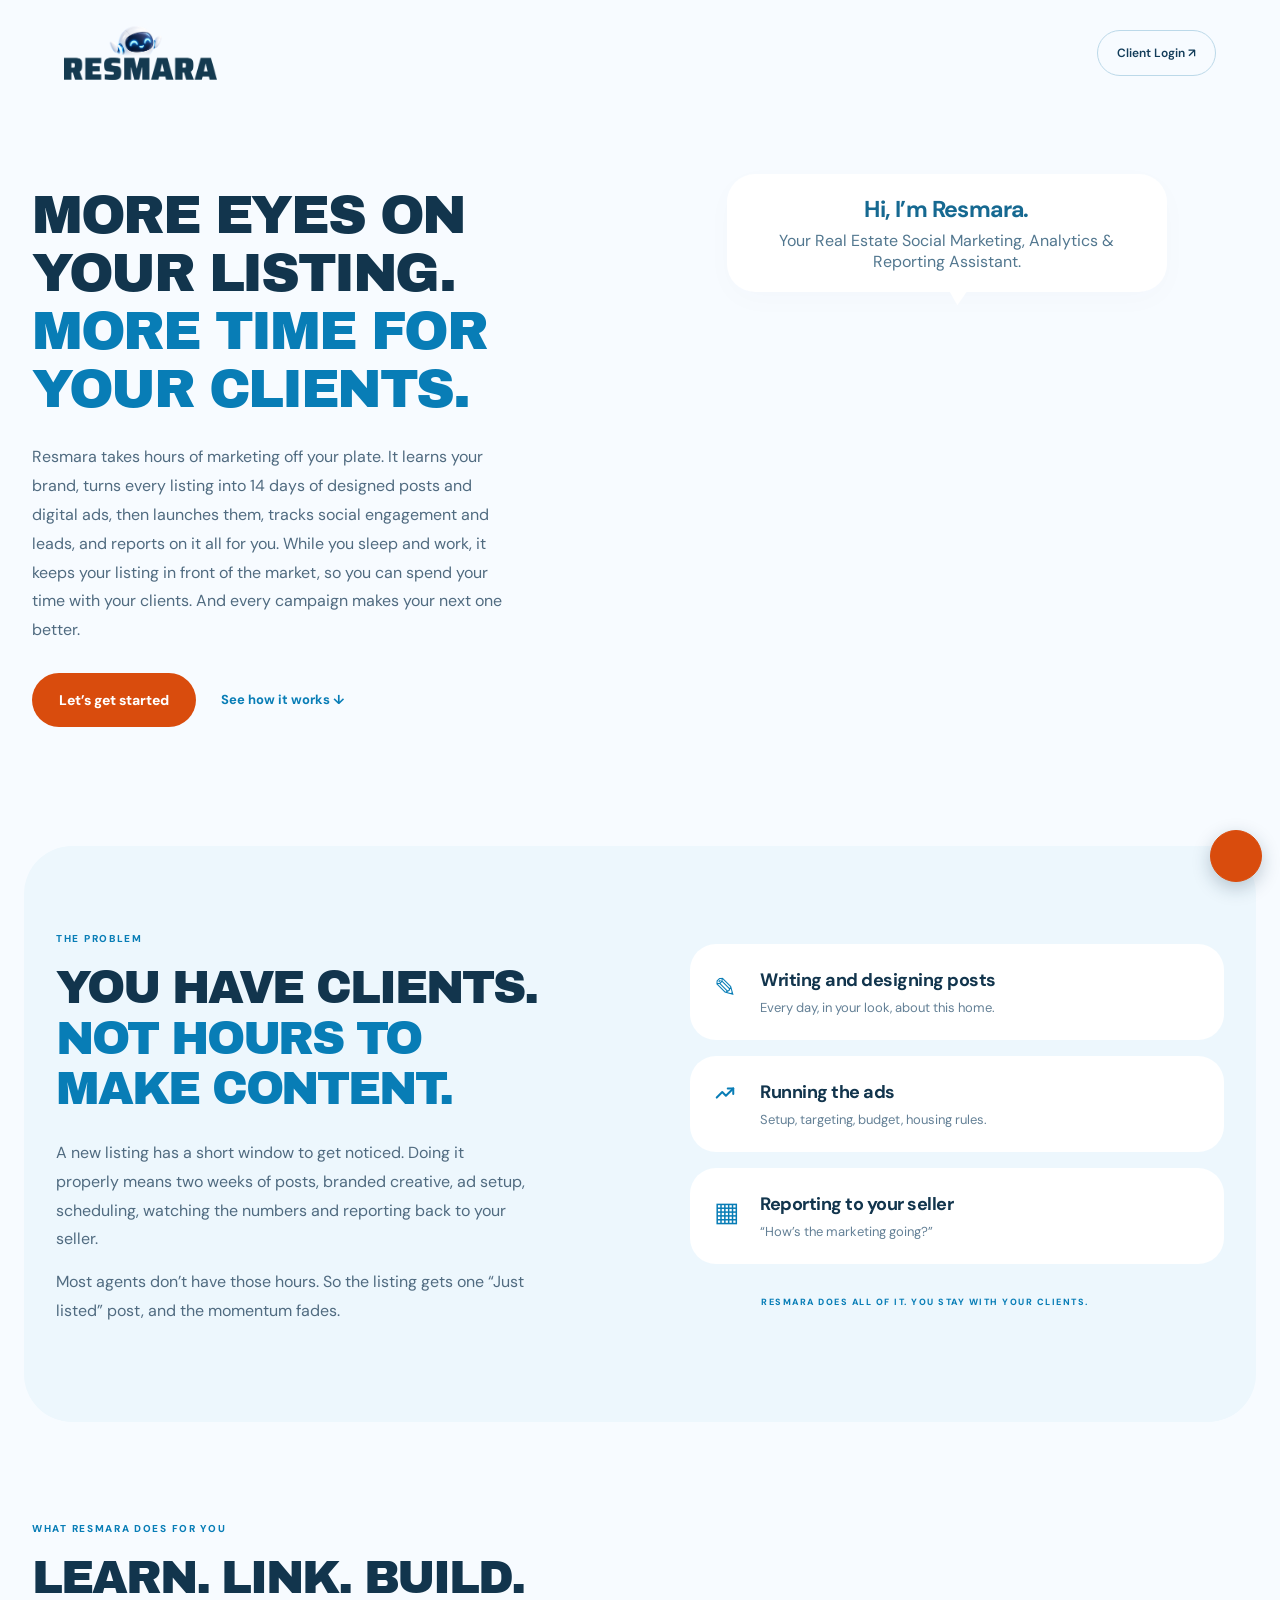
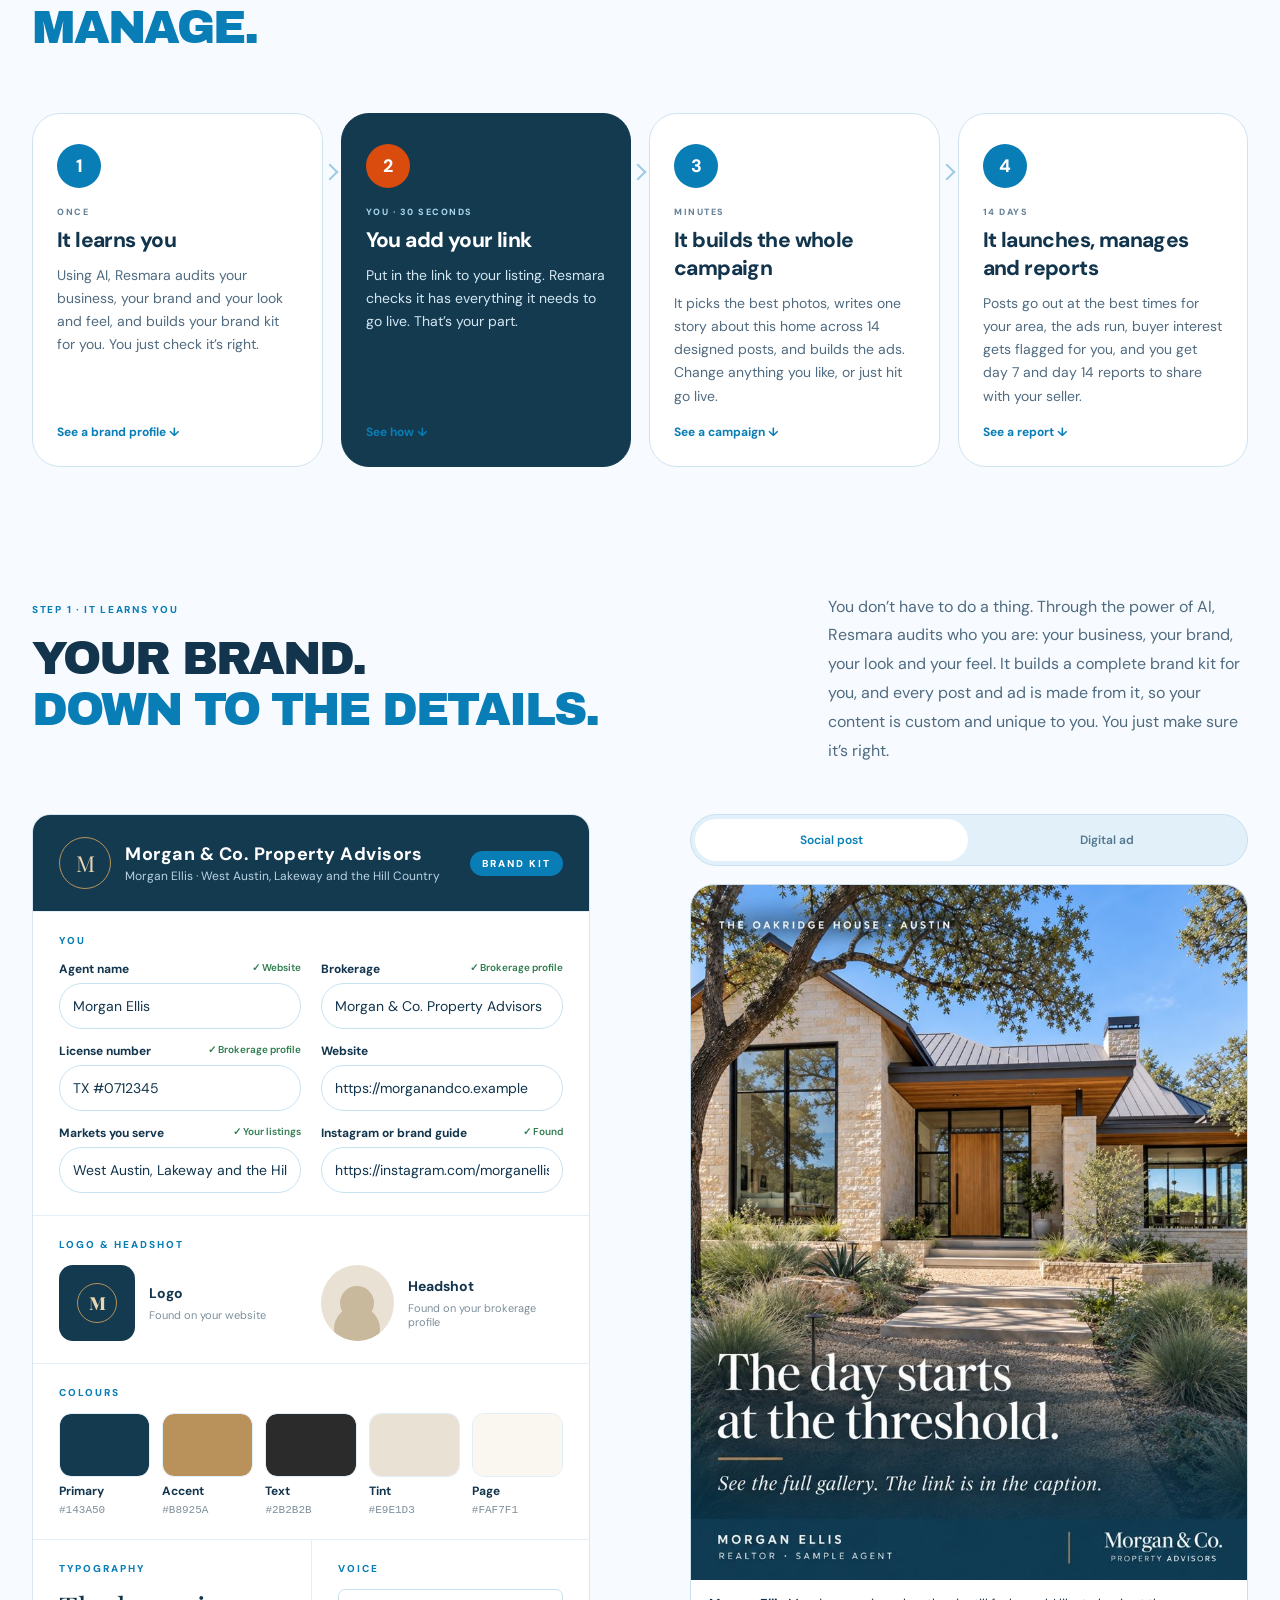
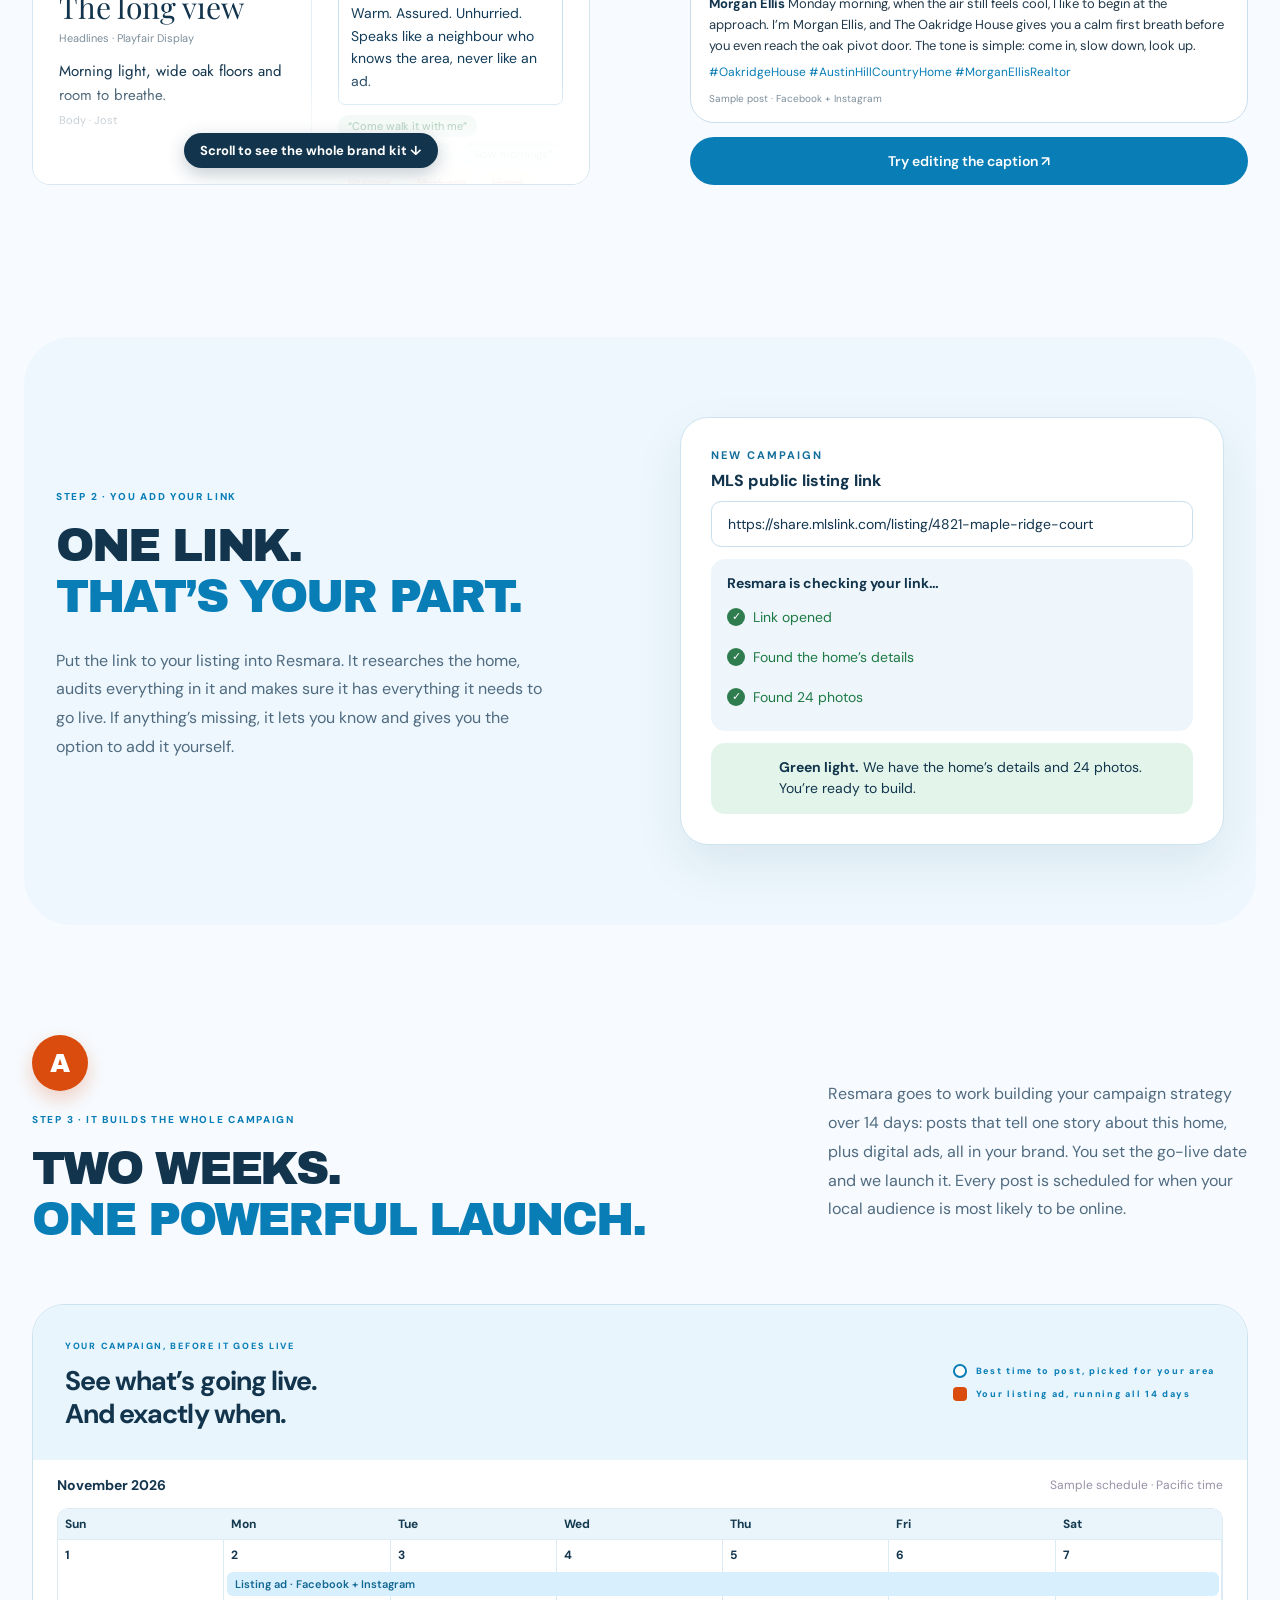
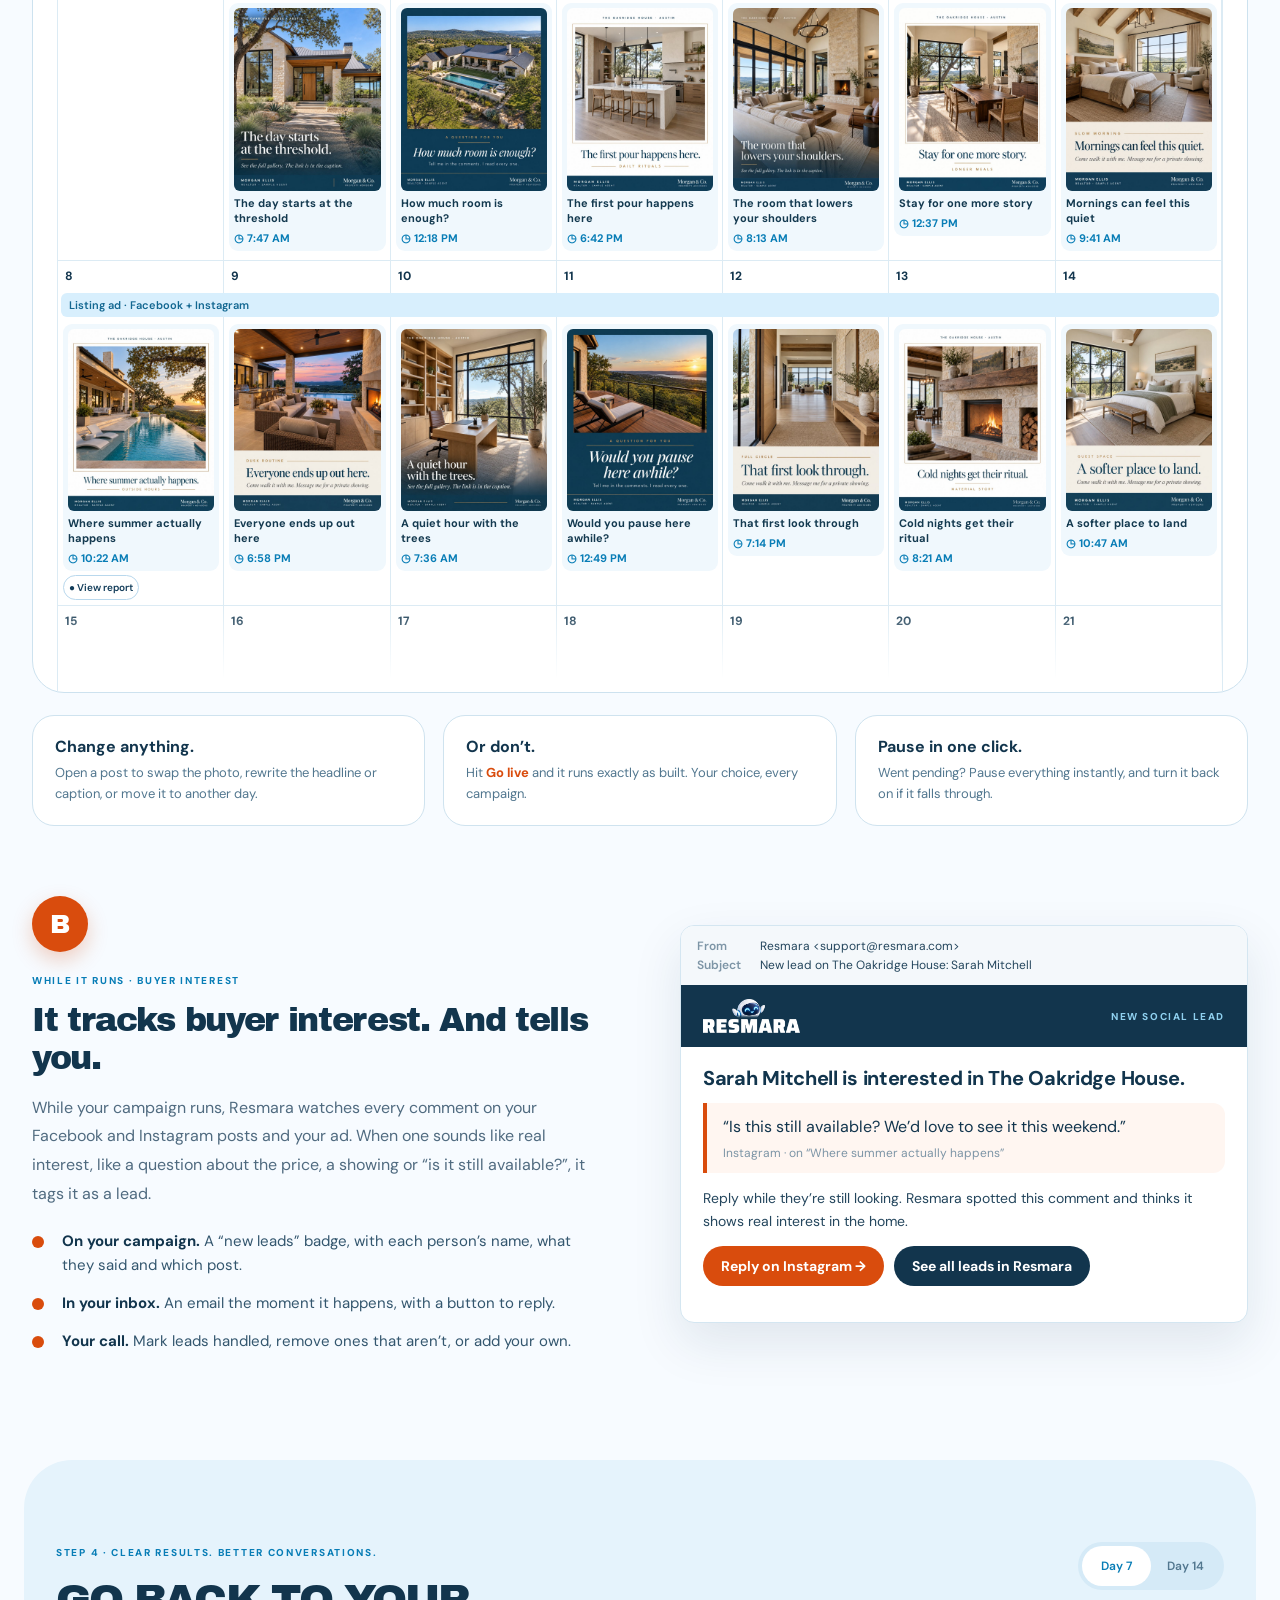
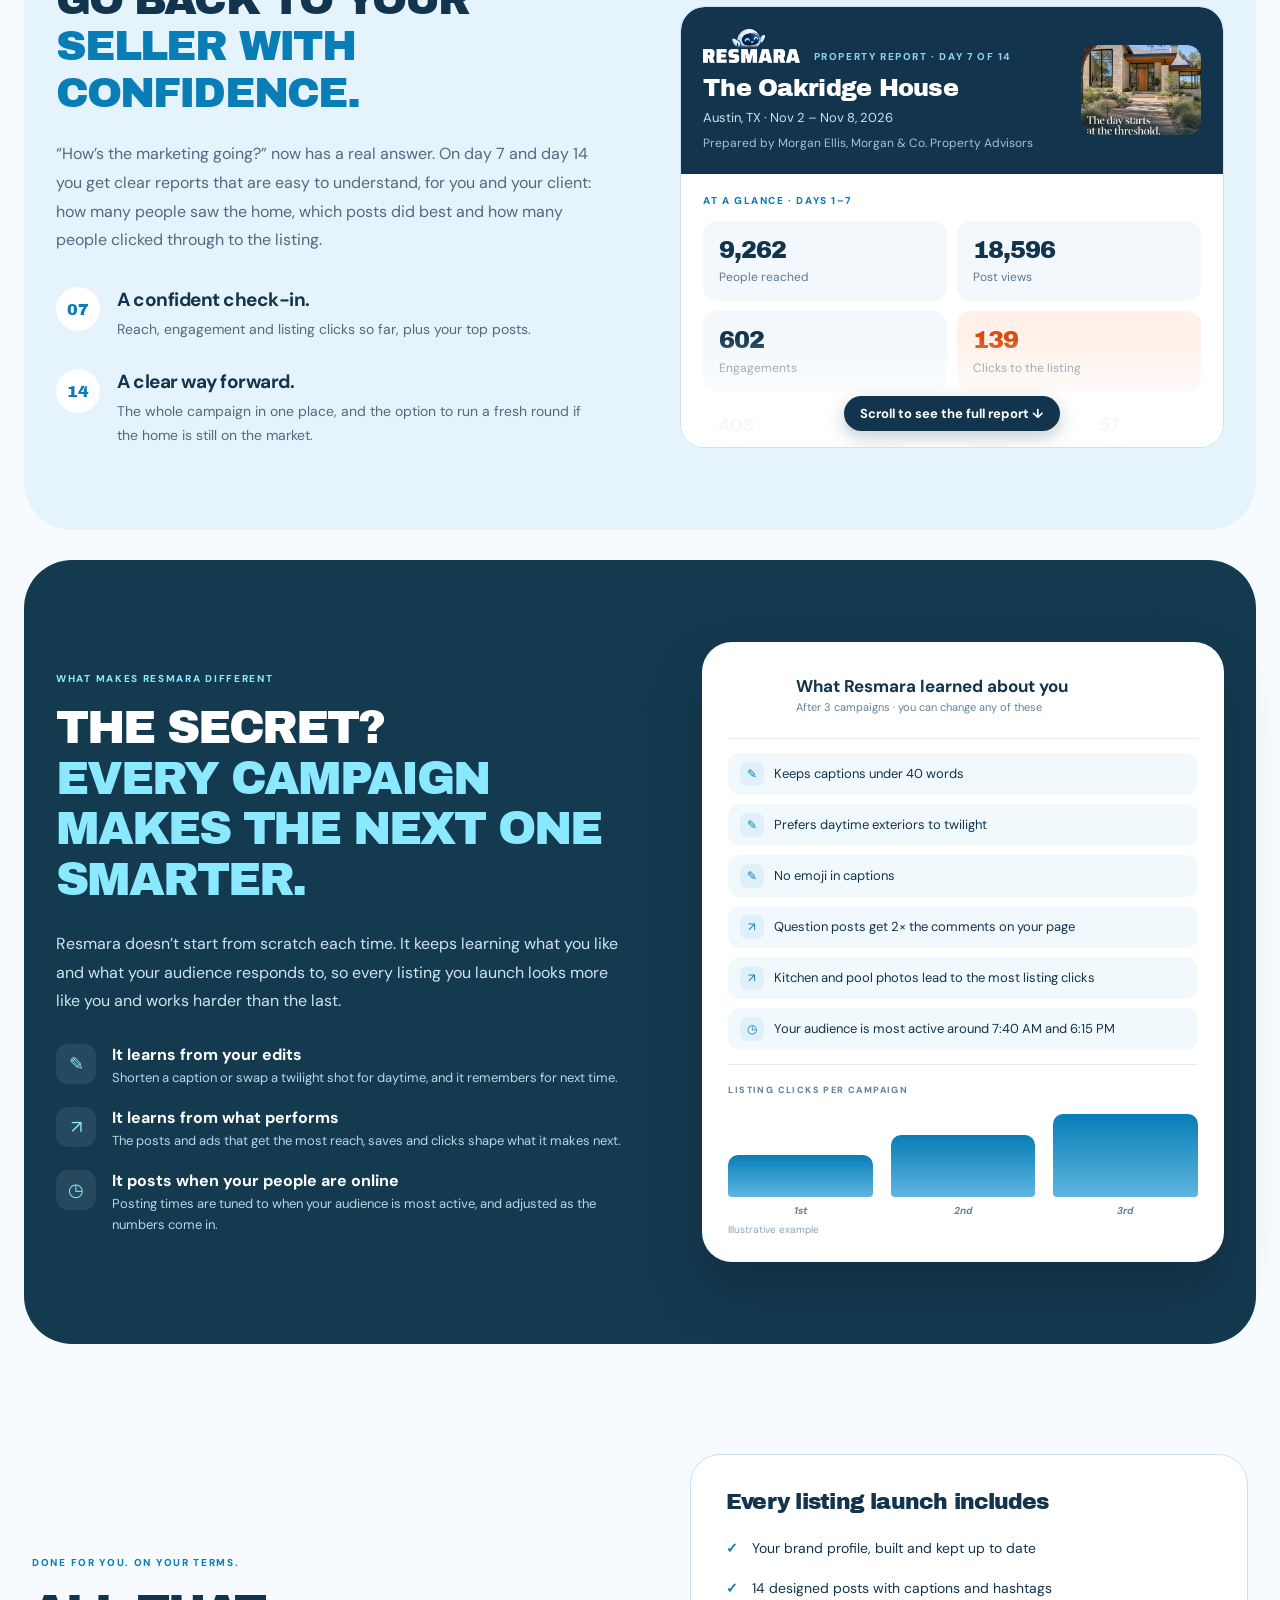
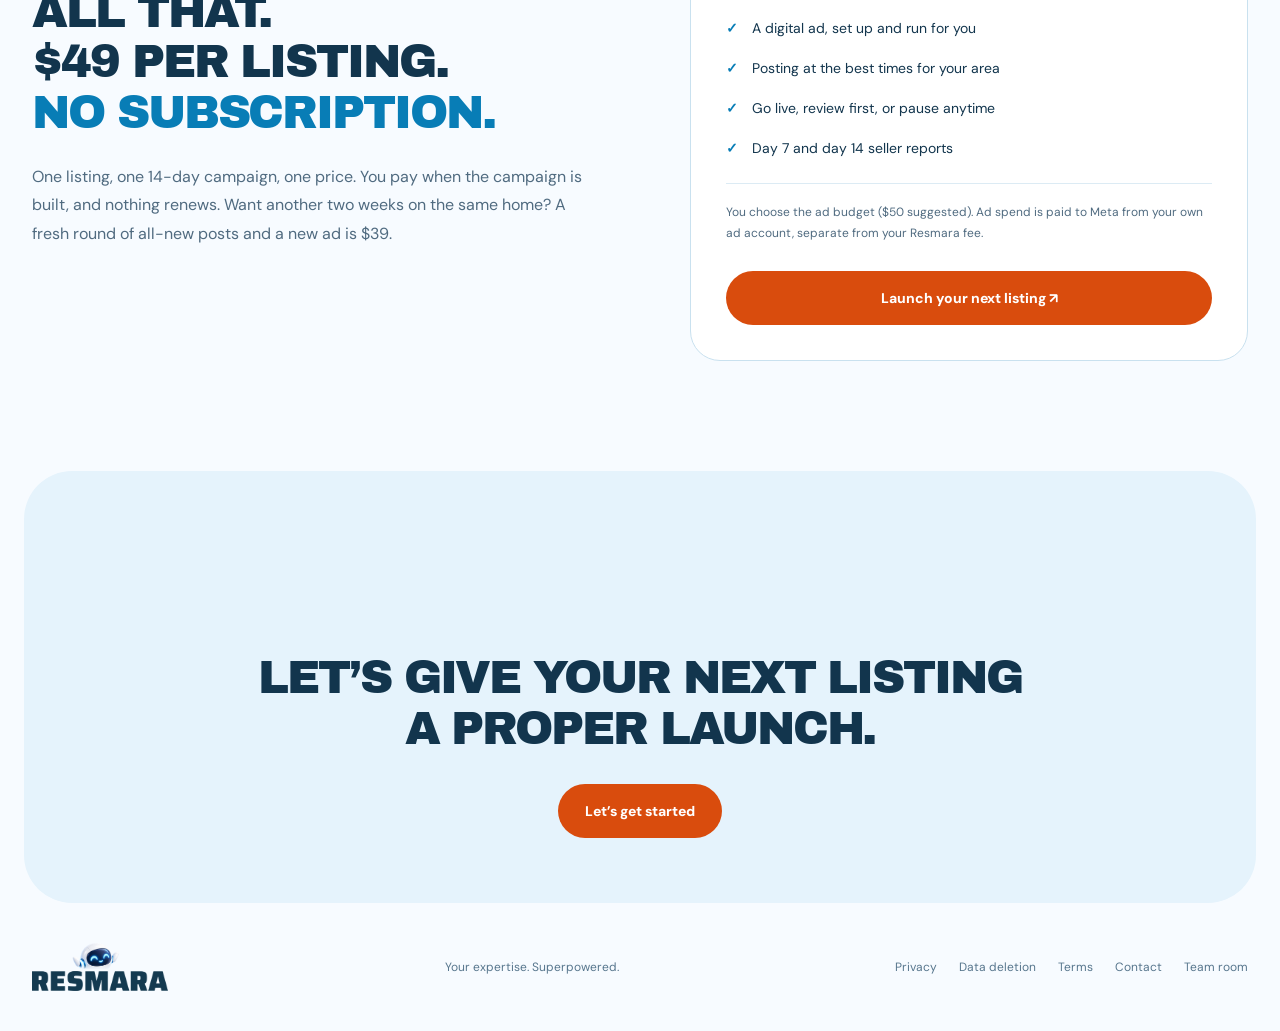
==== commit d8ad855a: "Team room redesign, smarter Ask Resmara chat, dark mode, team access Team room (static/admin.html, w" ====
--- a/static/index.html
+++ b/static/index.html
@@ -1 +1 @@
-<!doctype html><html lang="en"><head><meta charset="utf-8"><meta name="viewport" content="width=device-width,initial-scale=1"><meta name="description" content="Get a branded 14-day listing campaign, digital ads and seller-ready reports. One fee per property. No subscription."><!-- Private beta: keep the testing site out of search results until launch. Remove together with RESMARA_SIGNUP_EMAILS/RESMARA_SIGNUP_CODE. --><meta name="robots" content="noindex, nofollow, noarchive"><title>Resmara — Your listing gets attention. Your clients get you.</title><link rel="preconnect" href="https://fonts.googleapis.com"><link rel="stylesheet" href="https://fonts.googleapis.com/css2?family=Playfair+Display:ital,wght@0,500;0,600;1,500&family=Jost:wght@400;500&display=swap"><link rel="stylesheet" href="style.css"><link rel="stylesheet" href="homepage.css"></head><body><div id="app"></div><dialog id="modal"></dialog><script src="sample.js"></script><script src="api.js"></script><script src="homepage.js"></script><script src="report.js"></script><script src="leads.js"></script><script src="app.js"></script><script src="review.js"></script><script src="guide.js"></script><script src="showcase.js"></script><script src="billing.js"></script><script src="onboarding.js"></script><script src="help-kb.js"></script></body></html>
+<!doctype html><html lang="en"><head><meta charset="utf-8"><meta name="viewport" content="width=device-width,initial-scale=1"><meta name="description" content="Get a branded 14-day listing campaign, digital ads and seller-ready reports. One fee per property. No subscription."><!-- Private beta: keep the testing site out of search results until launch. Remove together with RESMARA_SIGNUP_EMAILS/RESMARA_SIGNUP_CODE. --><meta name="robots" content="noindex, nofollow, noarchive"><script>try{if(localStorage.getItem('resmara_theme')==='dark')document.documentElement.classList.add('dark')}catch(e){}</script><title>Resmara — Your listing gets attention. Your clients get you.</title><link rel="preconnect" href="https://fonts.googleapis.com"><link rel="stylesheet" href="https://fonts.googleapis.com/css2?family=Playfair+Display:ital,wght@0,500;0,600;1,500&family=Jost:wght@400;500&display=swap"><link rel="stylesheet" href="style.css"><link rel="stylesheet" href="homepage.css"></head><body><div id="app"></div><dialog id="modal"></dialog><script src="sample.js"></script><script src="api.js"></script><script src="homepage.js"></script><script src="report.js"></script><script src="leads.js"></script><script src="app.js"></script><script src="review.js"></script><script src="guide.js"></script><script src="showcase.js"></script><script src="billing.js"></script><script src="onboarding.js"></script><script src="help-kb.js"></script></body></html>
--- a/static/homepage.css
+++ b/static/homepage.css
@@ -911,3 +911,37 @@
 /* Photo permission checkbox on New campaign */
 .nc-rights{display:flex;gap:10px;align-items:flex-start;margin:14px 0 4px;font-size:14px;color:#12354d;cursor:pointer;line-height:1.45}
 .nc-rights input{width:18px;height:18px;margin:2px 0 0;flex:none;accent-color:#d94c0d}
+
+
+/* ── agent dashboard: light / dark switch ── */
+.theme-toggle{display:flex!important;align-items:center;justify-content:space-between;gap:10px;width:100%;margin:6px 0 0;padding:8px 14px!important;border-radius:999px!important;background:#eef6fb!important;color:#12354d!important;font-weight:600;font-size:13px;border:0!important}
+.theme-toggle i{position:relative;width:38px;height:22px;border-radius:99px;background:#c7dbe8;flex-shrink:0;transition:background .2s}
+.theme-toggle i:after{content:'';position:absolute;top:3px;left:3px;width:16px;height:16px;border-radius:50%;background:#fff;transition:left .2s}
+.theme-toggle[aria-checked="true"] i{background:#d94c0d}.theme-toggle[aria-checked="true"] i:after{left:19px}
+html.dark body:has(.shell),html.dark .shell,html.dark .shell .main,html.dark .workspace-main{background:#0b1a26!important;color:#d6e6f1}
+html.dark .shell .sidebar{background:#081520!important;border-color:#1d3a50!important}
+html.dark .shell .sidebar img[src*="logo-navy"]{content:url(resmara-logo-white.png)}
+html.dark .shell .side-nav button{color:#9db6c8!important}
+html.dark .shell .side-nav button.active{background:#13283a!important;color:#fff!important}
+html.dark .shell button.alt,html.dark .shell .theme-toggle{background:#13283a!important;color:#d6e6f1!important;border-color:#23425a!important}
+html.dark .shell h1,html.dark .shell h2,html.dark .shell h3,html.dark .shell b,html.dark .shell strong,html.dark .shell label{color:#f2f8fc!important}
+html.dark .shell p,html.dark .shell .fine,html.dark .shell .small,html.dark .shell span:not(.nav-badge):not(.pill):not(.eyebrow){color:#9db6c8}
+html.dark .shell .card,html.dark .shell .panel,html.dark .shell .stat,html.dark .shell article,html.dark .shell .day,html.dark .shell .ticket,html.dark .shell .meta-card,html.dark .shell [class*="-card"]:not(.theme-toggle){background:#13283a!important;border-color:#23425a!important;color:#d6e6f1}
+html.dark .shell .card-body,html.dark .shell .tabs,html.dark .shell .welcome+div{background:transparent}
+html.dark .shell input,html.dark .shell select,html.dark .shell textarea{background:#0f2231!important;border-color:#2a4a63!important;color:#eef6fb!important}
+html.dark .shell .ticket-msg{border-color:#2d6a92}
+html.dark .shell .progress{background:#1f3d52}
+html.dark #modal{background:#13283a;color:#d6e6f1;border-color:#23425a}
+html.dark #modal h2,html.dark #modal b,html.dark #modal label{color:#f2f8fc}
+html.dark .shell .camp-tabs{background:#13283a!important}
+html.dark .shell .camp-tabs button{color:#9db6c8!important}
+html.dark .shell .camp-tabs button.on{background:#2d6a92!important;color:#fff!important}
+html.dark .shell .camp-tabs button span{color:inherit}
+
+/* chat: take me there */
+.pip-go{display:inline-block;margin:6px 0 4px;padding:9px 16px;border-radius:999px;background:#d94c0d;color:#fff;border:0;font-weight:700;font-size:12.5px;cursor:pointer;align-self:flex-start}
+.pip-go:hover{background:#bd400b}
+.billing-close.pulse{animation:bc-pulse 1.2s ease 2}
+@keyframes bc-pulse{50%{transform:scale(1.04)}}
+
+.pip-questions{display:none!important}
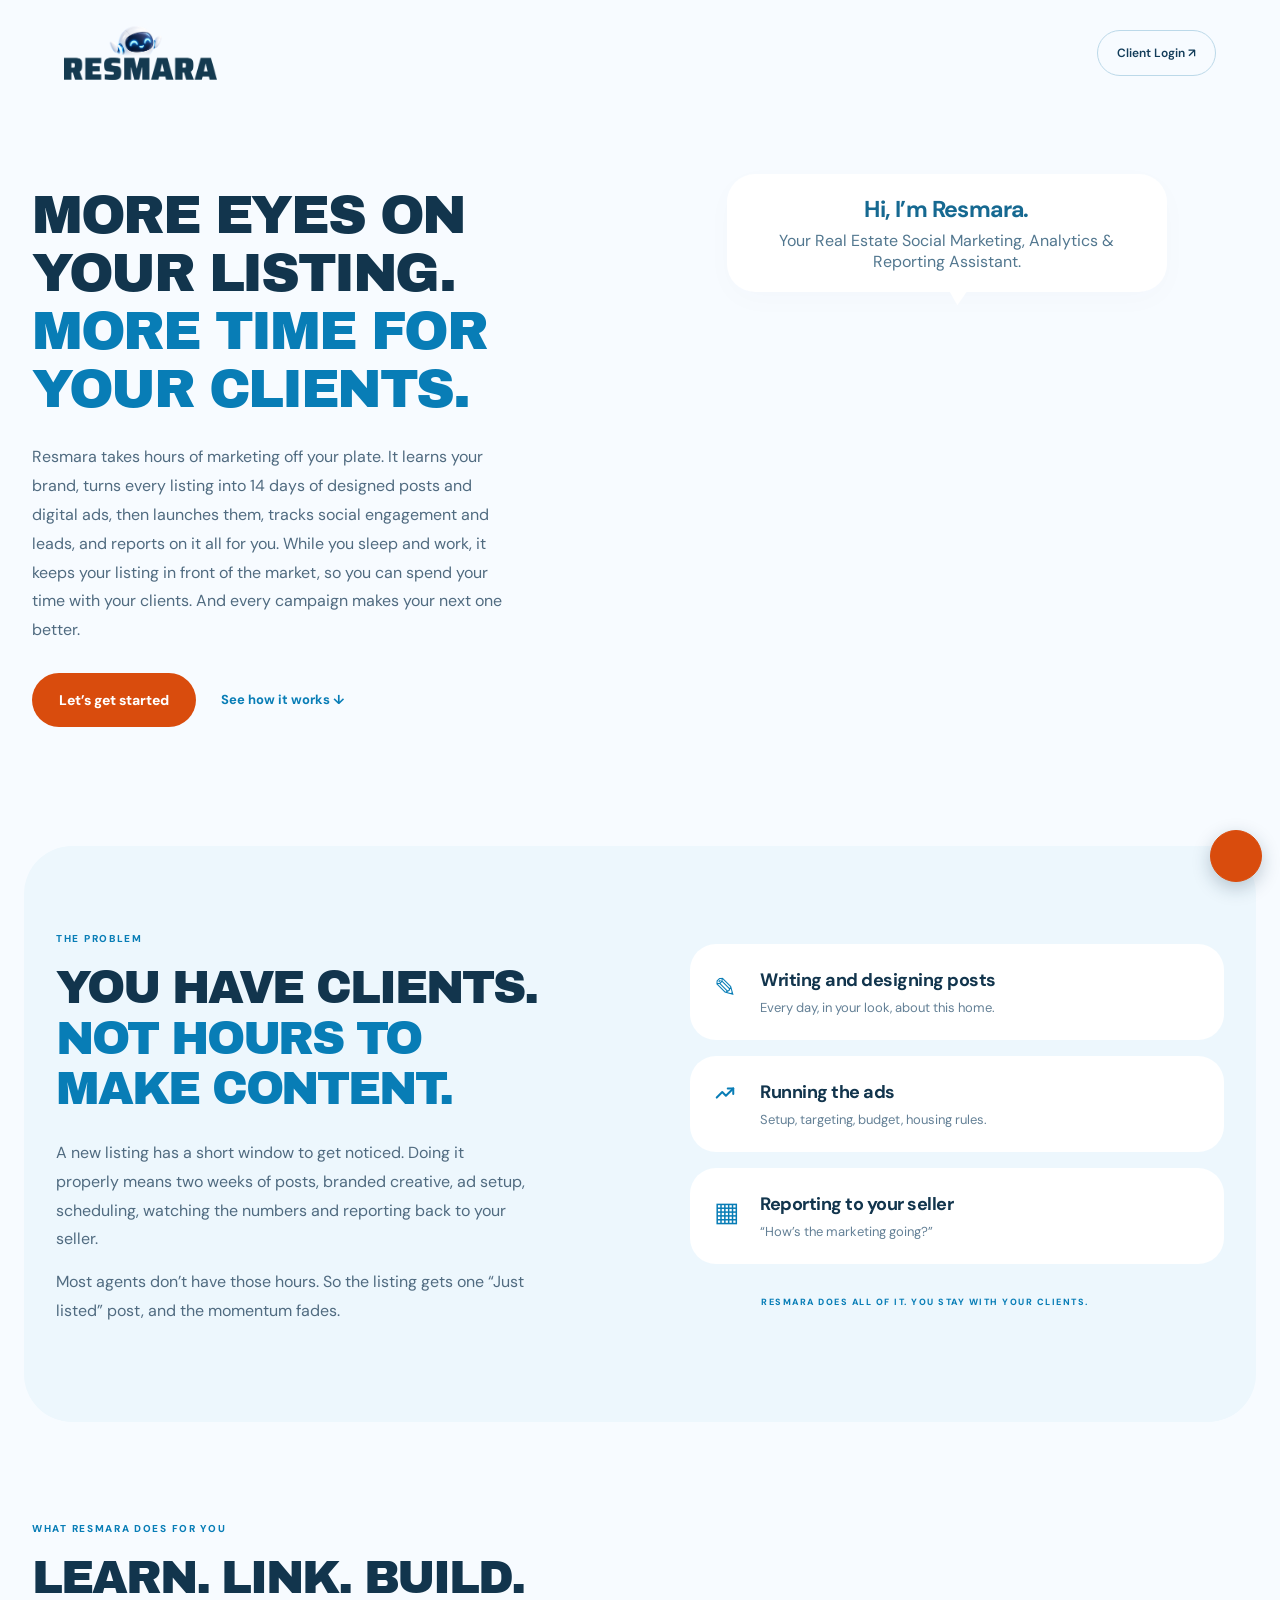
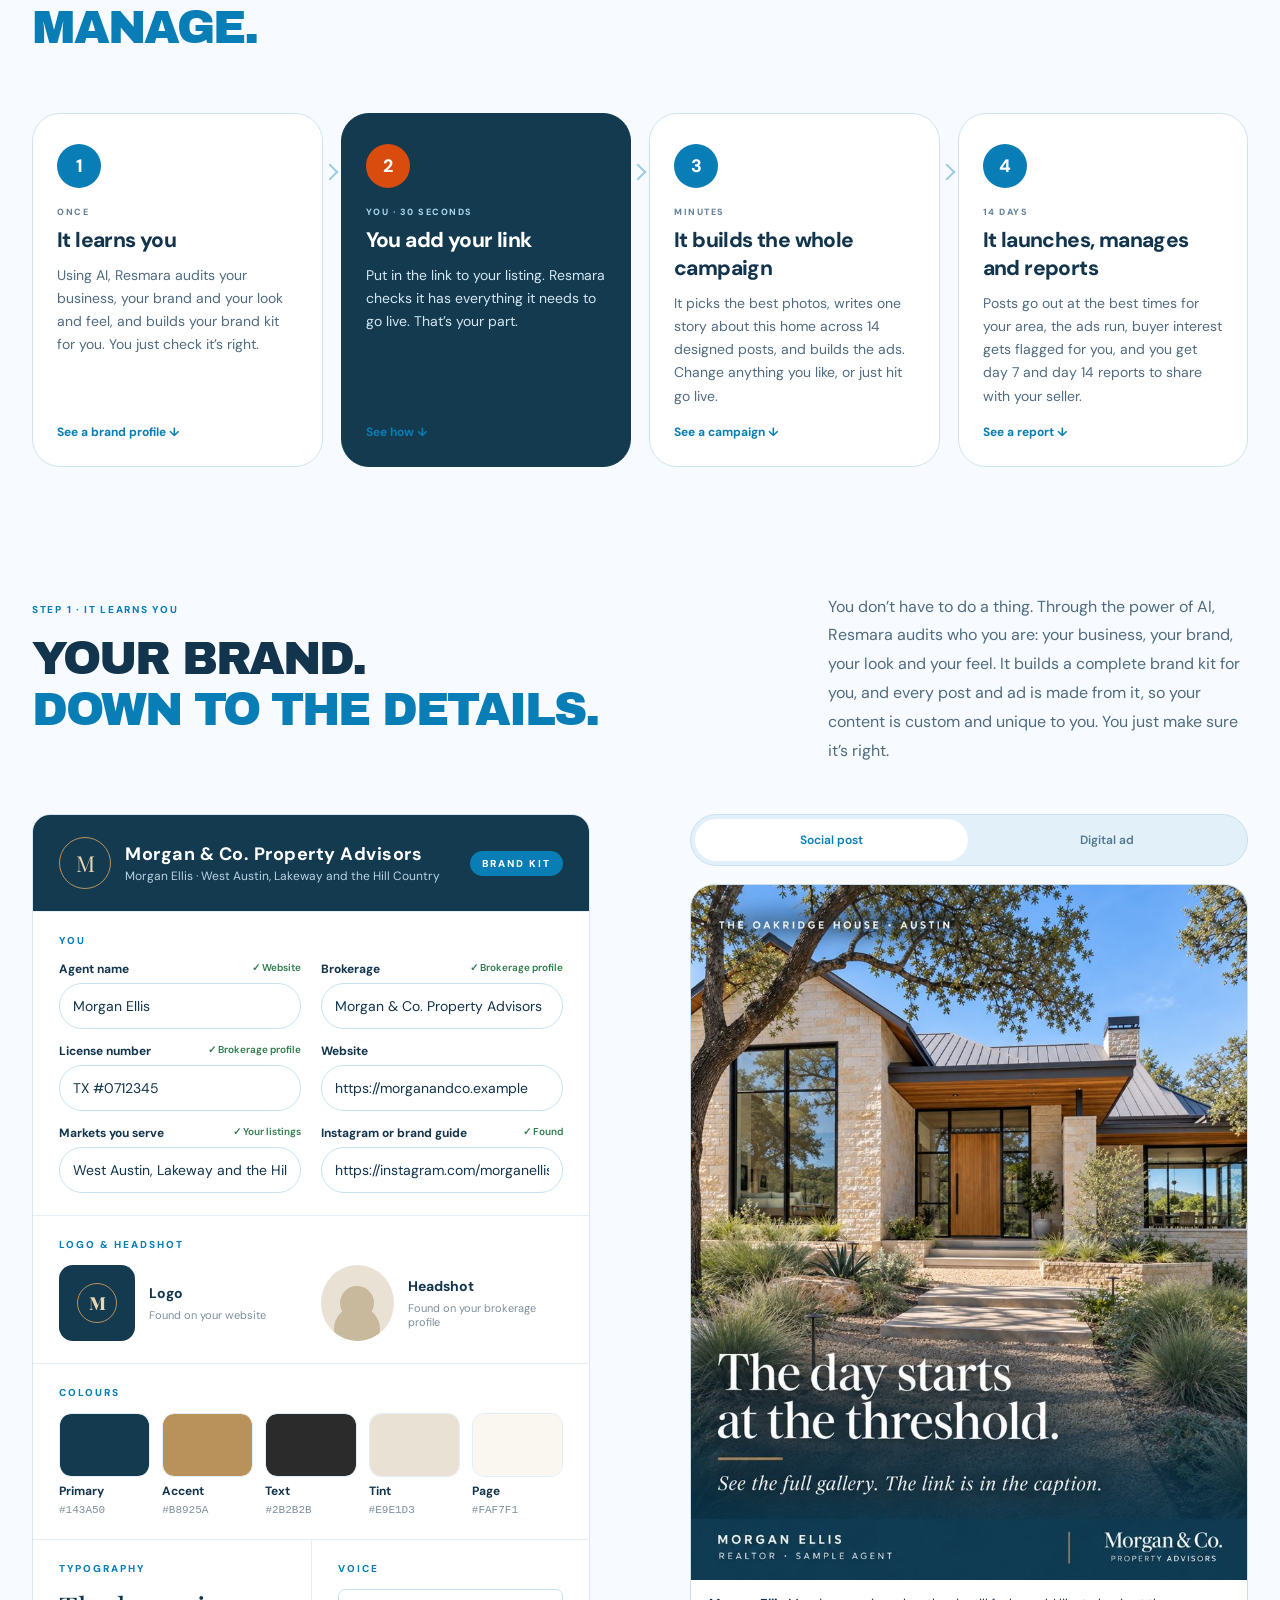
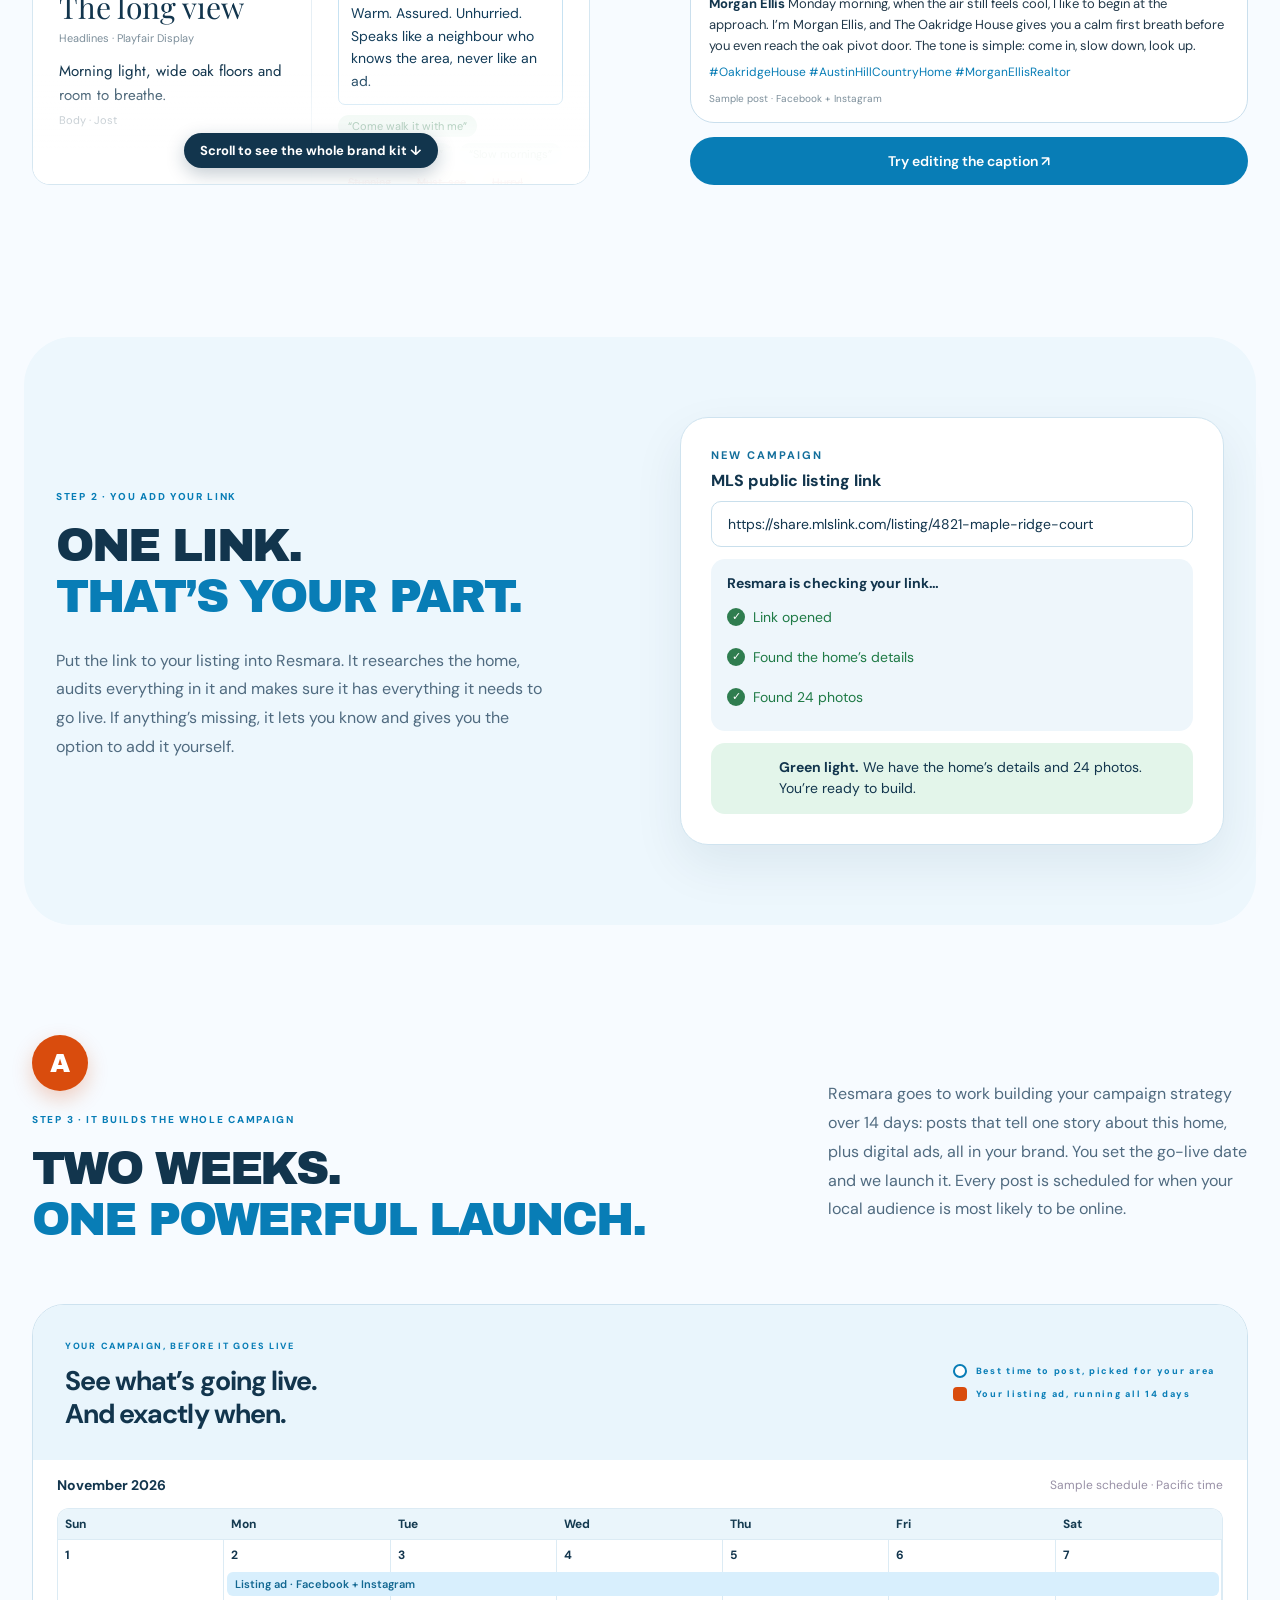
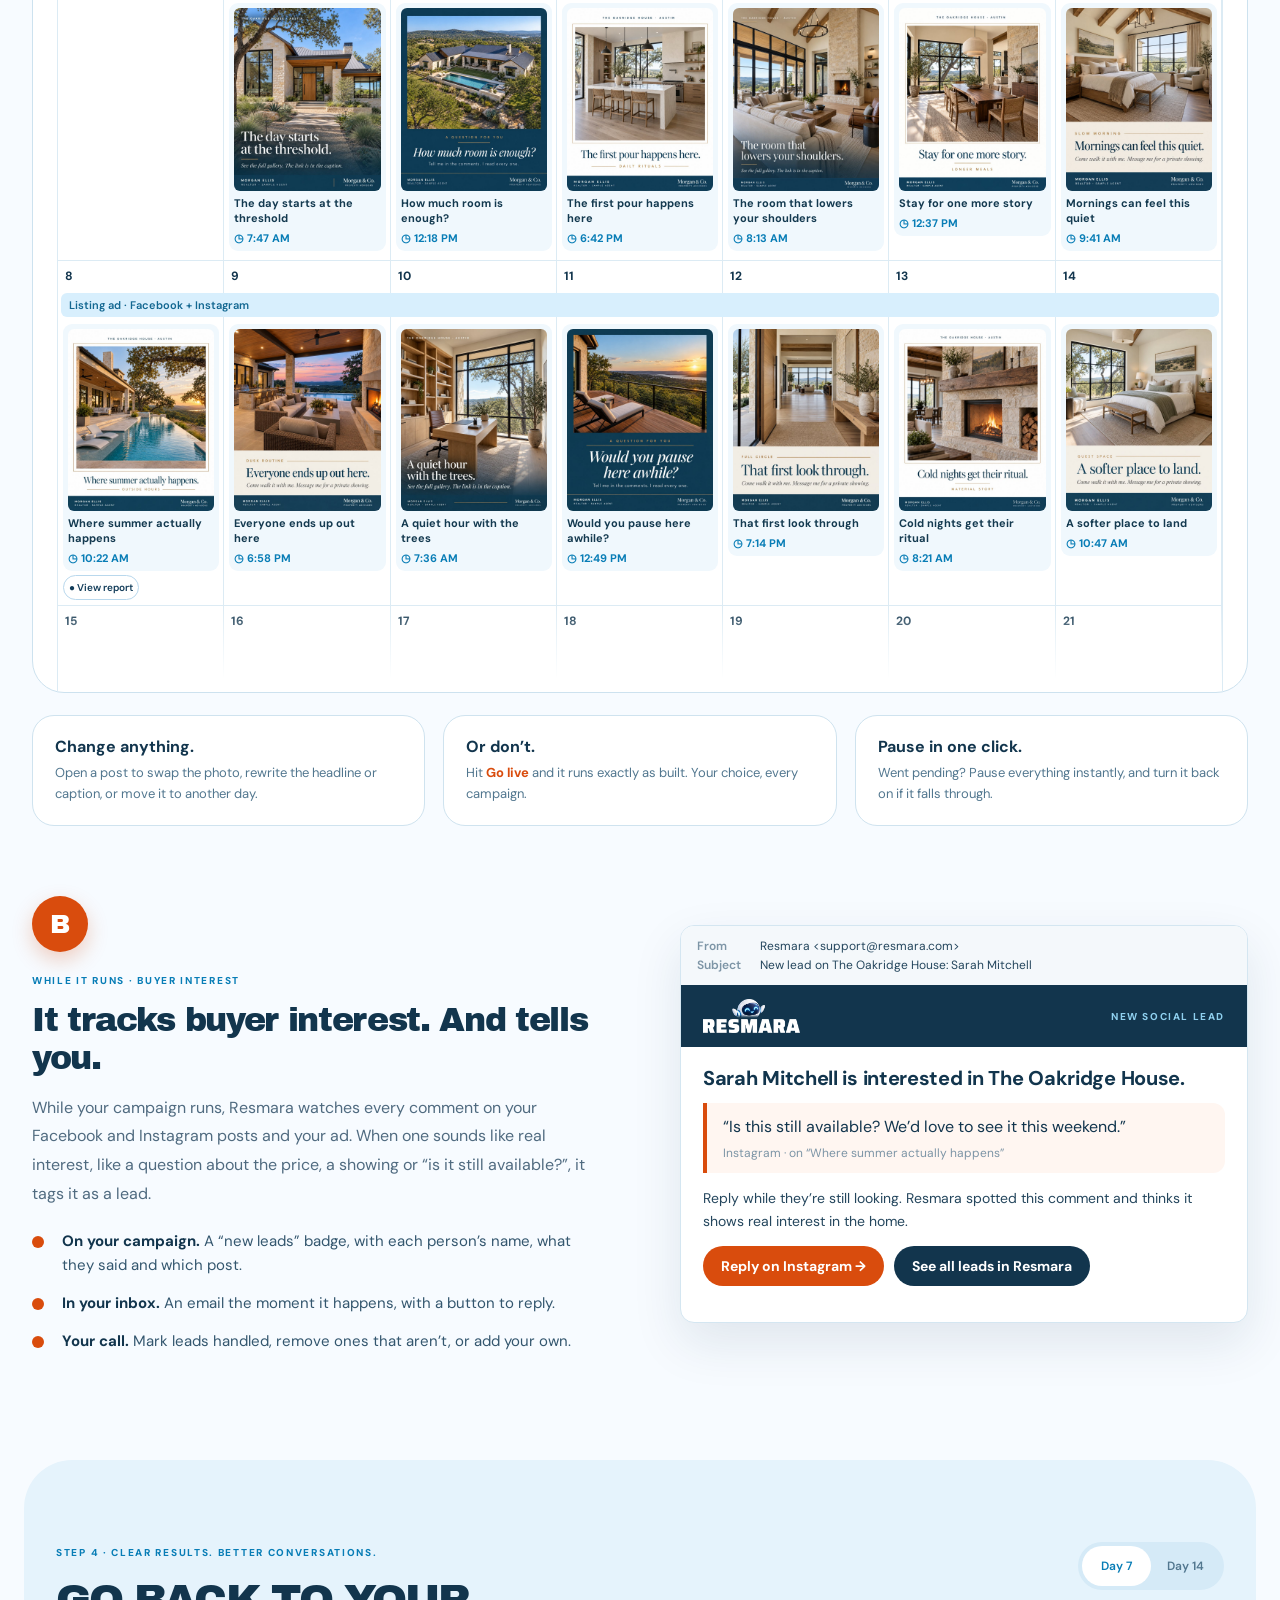
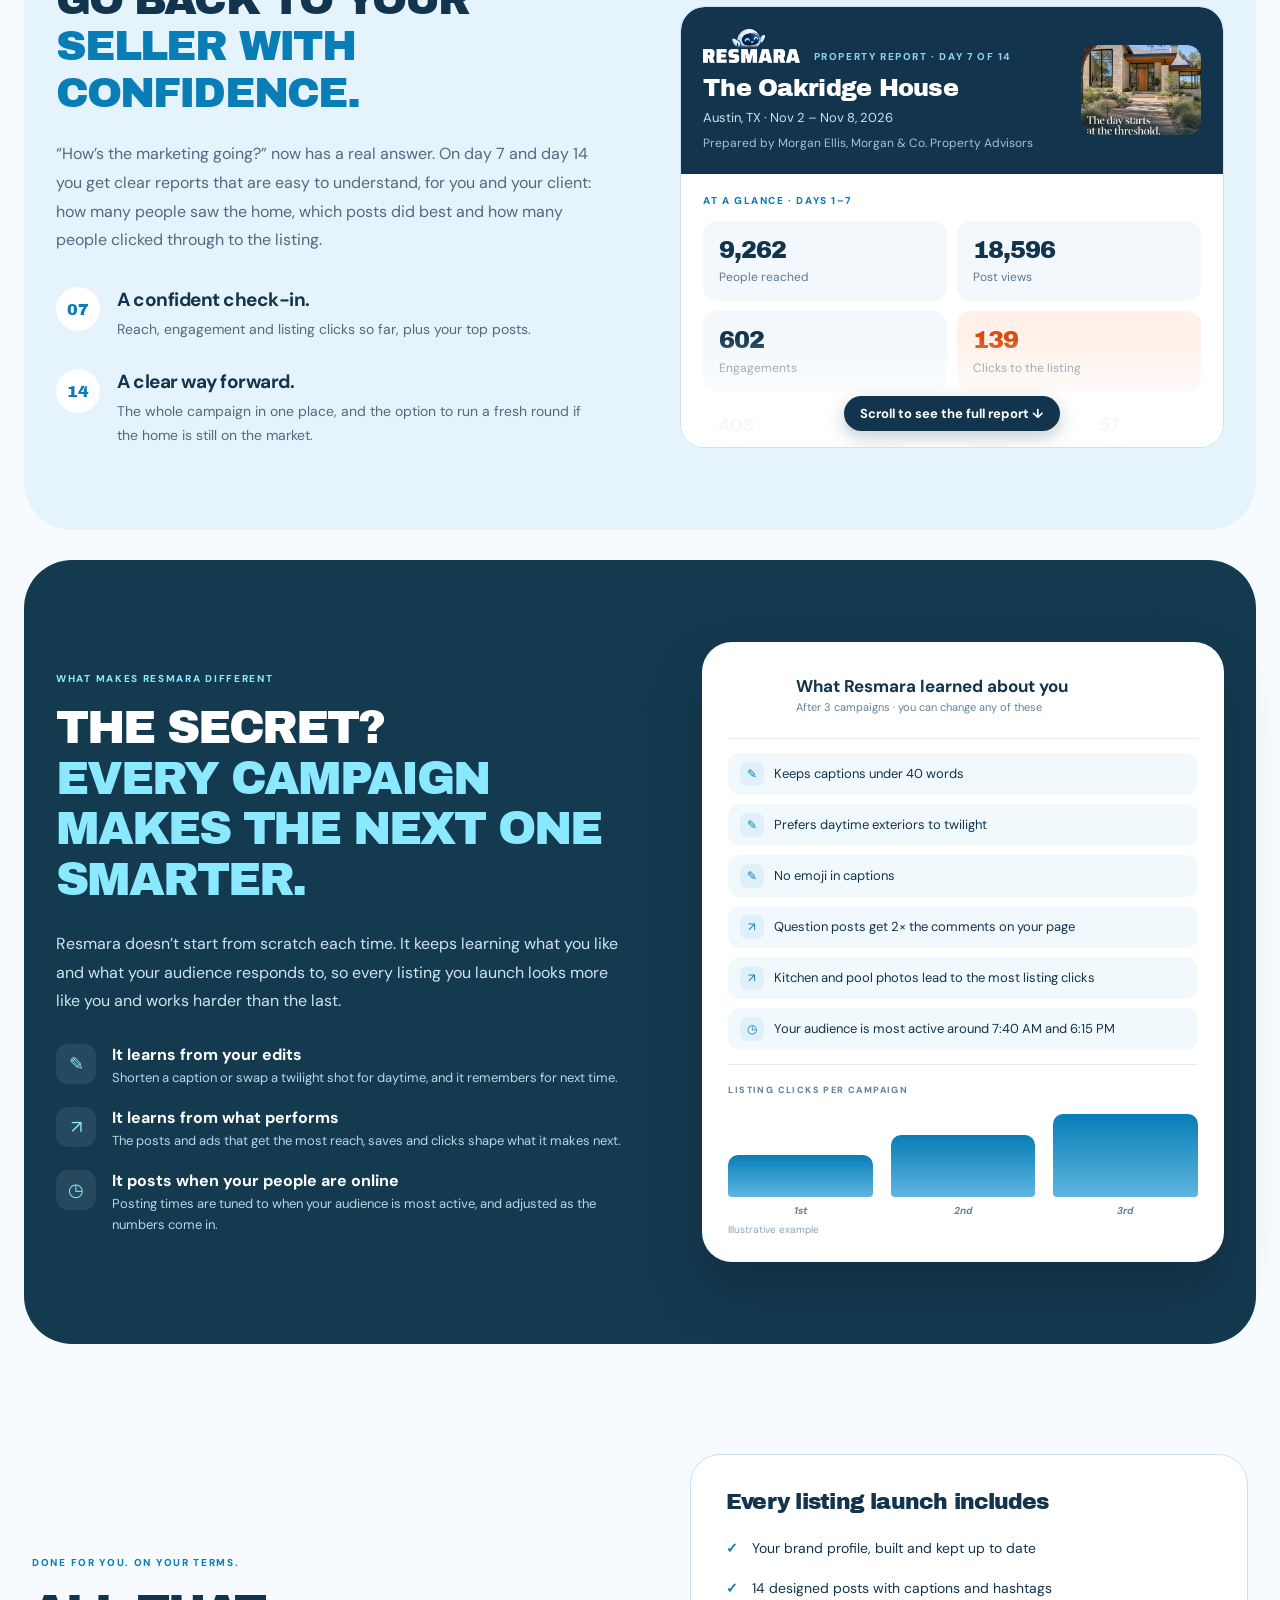
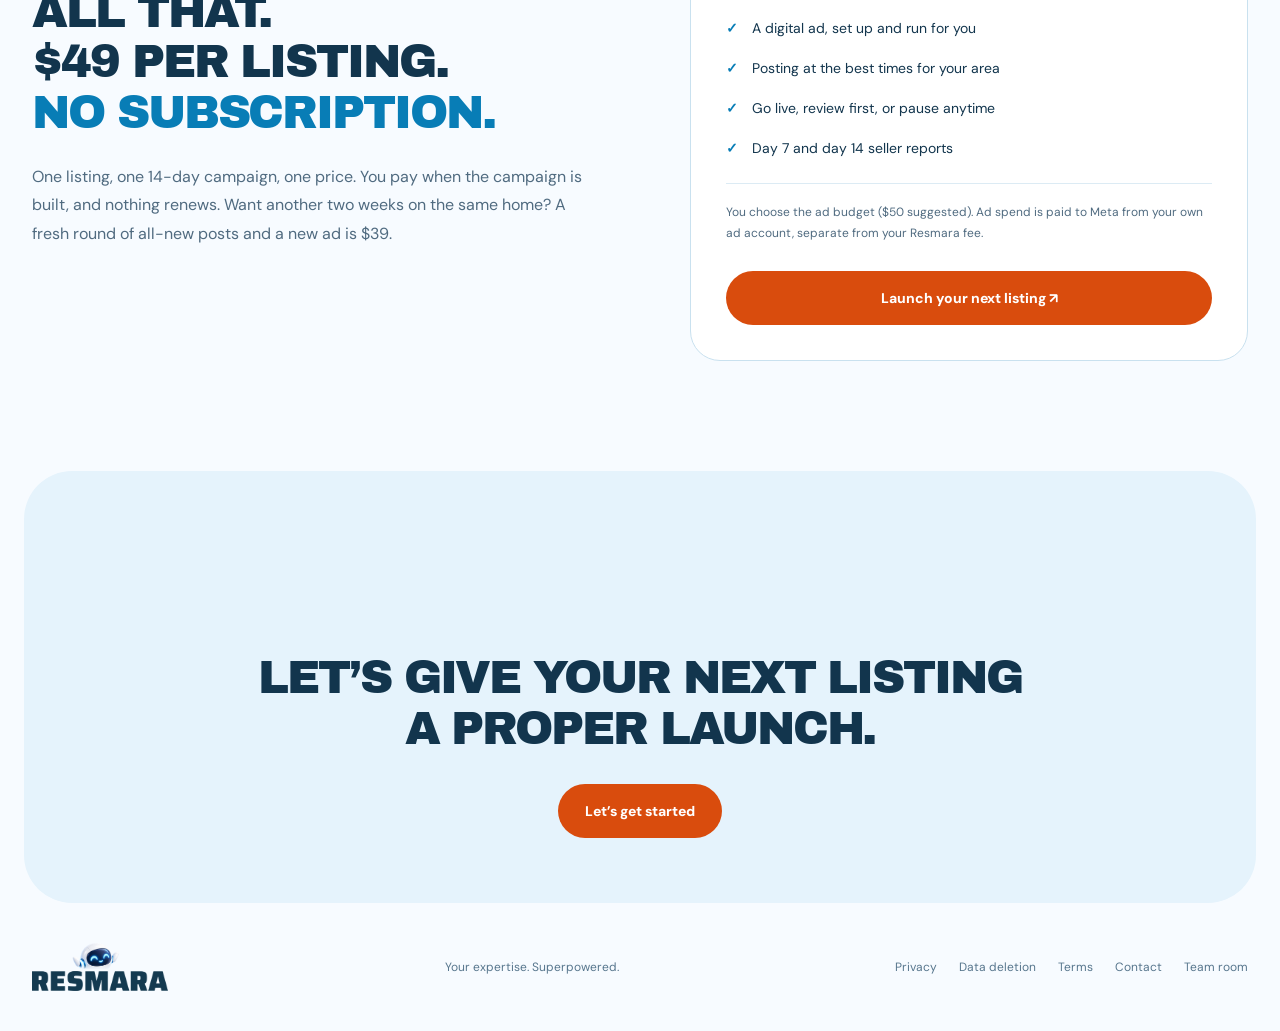
==== commit fa6610d2: "Tracking tags: the homepage can finally measure a visitor The homepage carried no Google tag and no " ====
--- a/static/index.html
+++ b/static/index.html
@@ -1 +1 @@
-<!doctype html><html lang="en"><head><meta charset="utf-8"><meta name="viewport" content="width=device-width,initial-scale=1"><meta name="description" content="Get a branded 14-day listing campaign, digital ads and seller-ready reports. One fee per property. No subscription."><!-- Private beta: keep the testing site out of search results until launch. Remove together with RESMARA_SIGNUP_EMAILS/RESMARA_SIGNUP_CODE. --><meta name="robots" content="noindex, nofollow, noarchive"><script>try{if(localStorage.getItem('resmara_theme')==='dark')document.documentElement.classList.add('dark')}catch(e){}</script><title>Resmara — Your listing gets attention. Your clients get you.</title><link rel="preconnect" href="https://fonts.googleapis.com"><link rel="stylesheet" href="https://fonts.googleapis.com/css2?family=Playfair+Display:ital,wght@0,500;0,600;1,500&family=Jost:wght@400;500&display=swap"><link rel="stylesheet" href="style.css"><link rel="stylesheet" href="homepage.css"></head><body><div id="app"></div><dialog id="modal"></dialog><script src="sample.js"></script><script src="api.js"></script><script src="homepage.js"></script><script src="report.js"></script><script src="leads.js"></script><script src="app.js"></script><script src="review.js"></script><script src="guide.js"></script><script src="showcase.js"></script><script src="billing.js"></script><script src="onboarding.js"></script><script src="help-kb.js"></script></body></html>
+<!doctype html><html lang="en"><head><meta charset="utf-8"><meta name="viewport" content="width=device-width,initial-scale=1"><meta name="description" content="Get a branded 14-day listing campaign, digital ads and seller-ready reports. One fee per property. No subscription."><!-- Private beta: keep the testing site out of search results until launch. Remove together with RESMARA_SIGNUP_EMAILS/RESMARA_SIGNUP_CODE. --><meta name="robots" content="noindex, nofollow, noarchive"><script>try{if(localStorage.getItem('resmara_theme')==='dark')document.documentElement.classList.add('dark')}catch(e){}</script><title>Resmara — Your listing gets attention. Your clients get you.</title><link rel="preconnect" href="https://fonts.googleapis.com"><link rel="stylesheet" href="https://fonts.googleapis.com/css2?family=Playfair+Display:ital,wght@0,500;0,600;1,500&family=Jost:wght@400;500&display=swap"><link rel="stylesheet" href="style.css"><link rel="stylesheet" href="homepage.css"></head><body><div id="app"></div><dialog id="modal"></dialog><script src="tags.js"></script><script src="sample.js"></script><script src="api.js"></script><script src="homepage.js"></script><script src="report.js"></script><script src="leads.js"></script><script src="app.js"></script><script src="review.js"></script><script src="guide.js"></script><script src="showcase.js"></script><script src="billing.js"></script><script src="onboarding.js"></script><script src="help-kb.js"></script></body></html>
--- a/static/homepage.css
+++ b/static/homepage.css
@@ -912,6 +912,8 @@
 .nc-rights{display:flex;gap:10px;align-items:flex-start;margin:14px 0 4px;font-size:14px;color:#12354d;cursor:pointer;line-height:1.45}
 .nc-rights input{width:18px;height:18px;margin:2px 0 0;flex:none;accent-color:#d94c0d}
 
+/* Homepage scroll boxes scroll by touch on phones (the brand kit's content is inert, not the box itself) */
+#home-brand .mb-preview,#home-report-preview{touch-action:pan-y;overscroll-behavior:contain;-webkit-overflow-scrolling:touch}
 
 /* ── agent dashboard: light / dark switch ── */
 .theme-toggle{display:flex!important;align-items:center;justify-content:space-between;gap:10px;width:100%;margin:6px 0 0;padding:8px 14px!important;border-radius:999px!important;background:#eef6fb!important;color:#12354d!important;font-weight:600;font-size:13px;border:0!important}
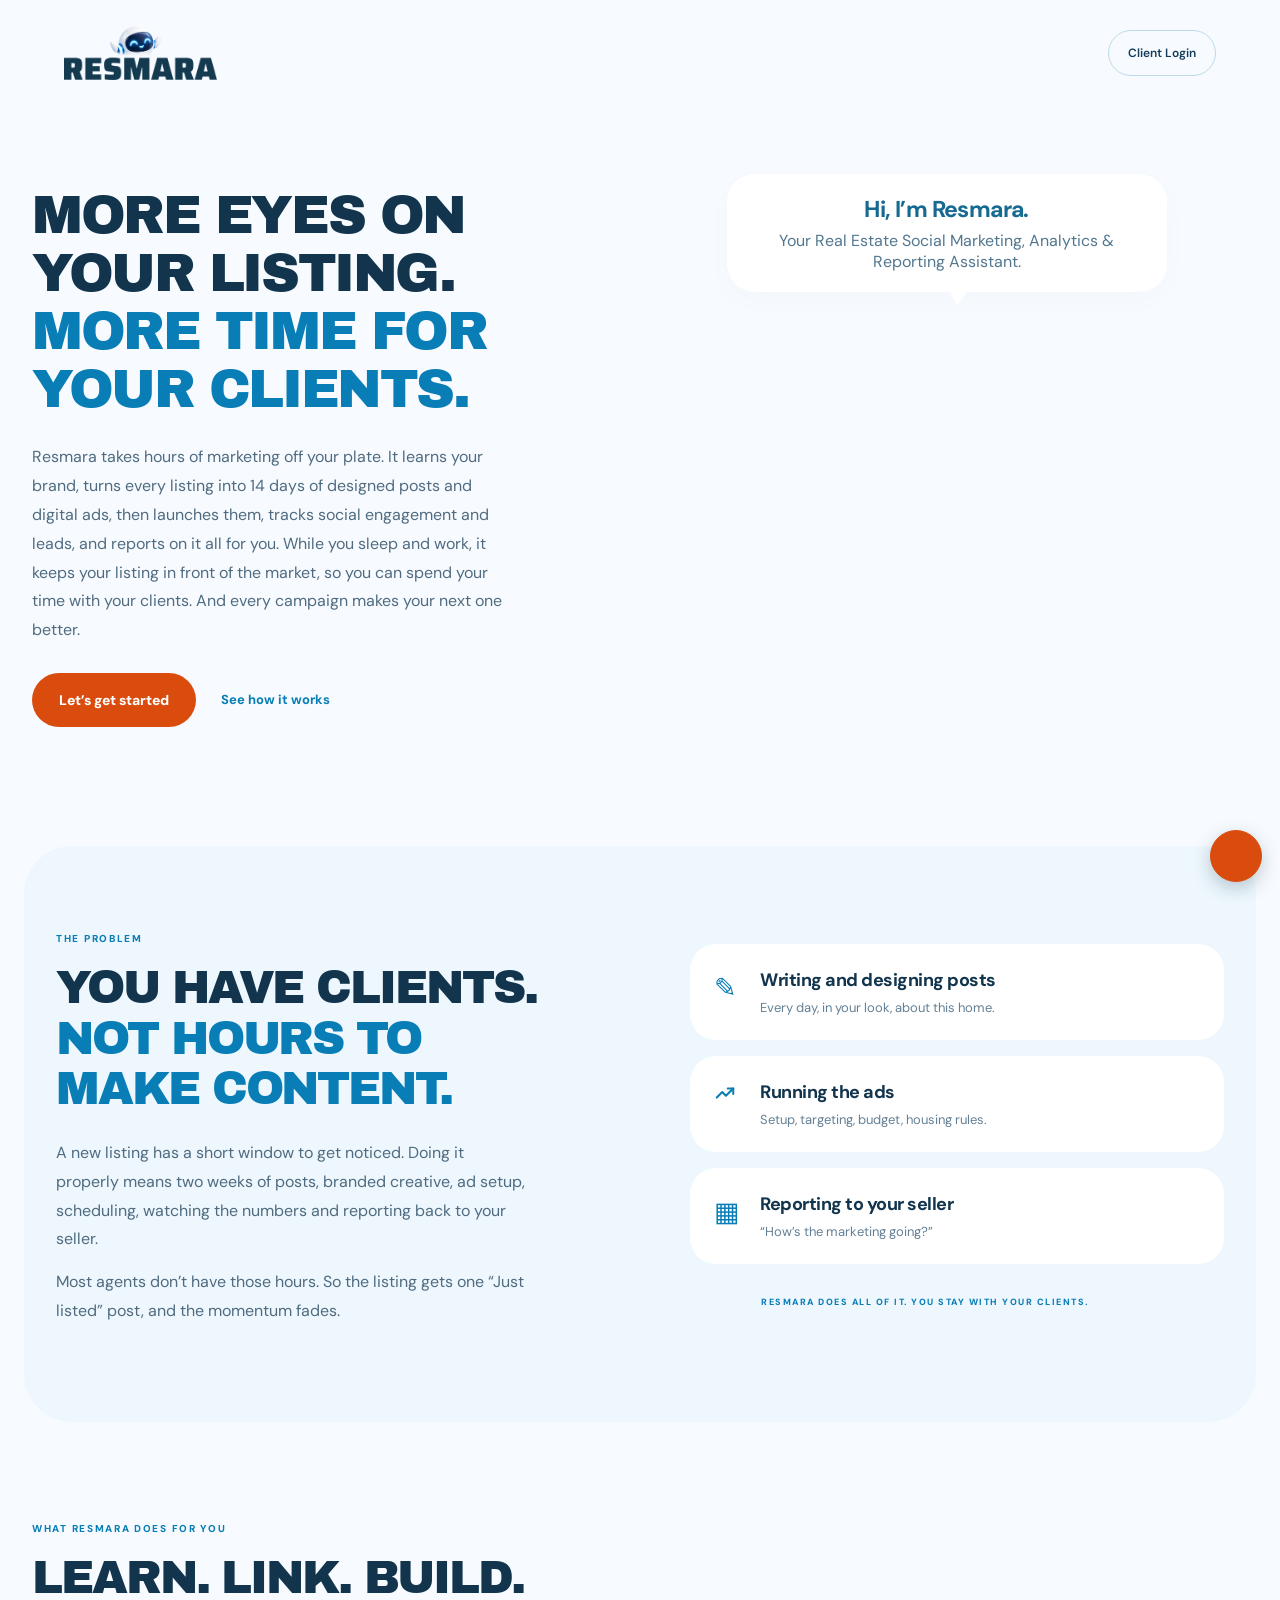
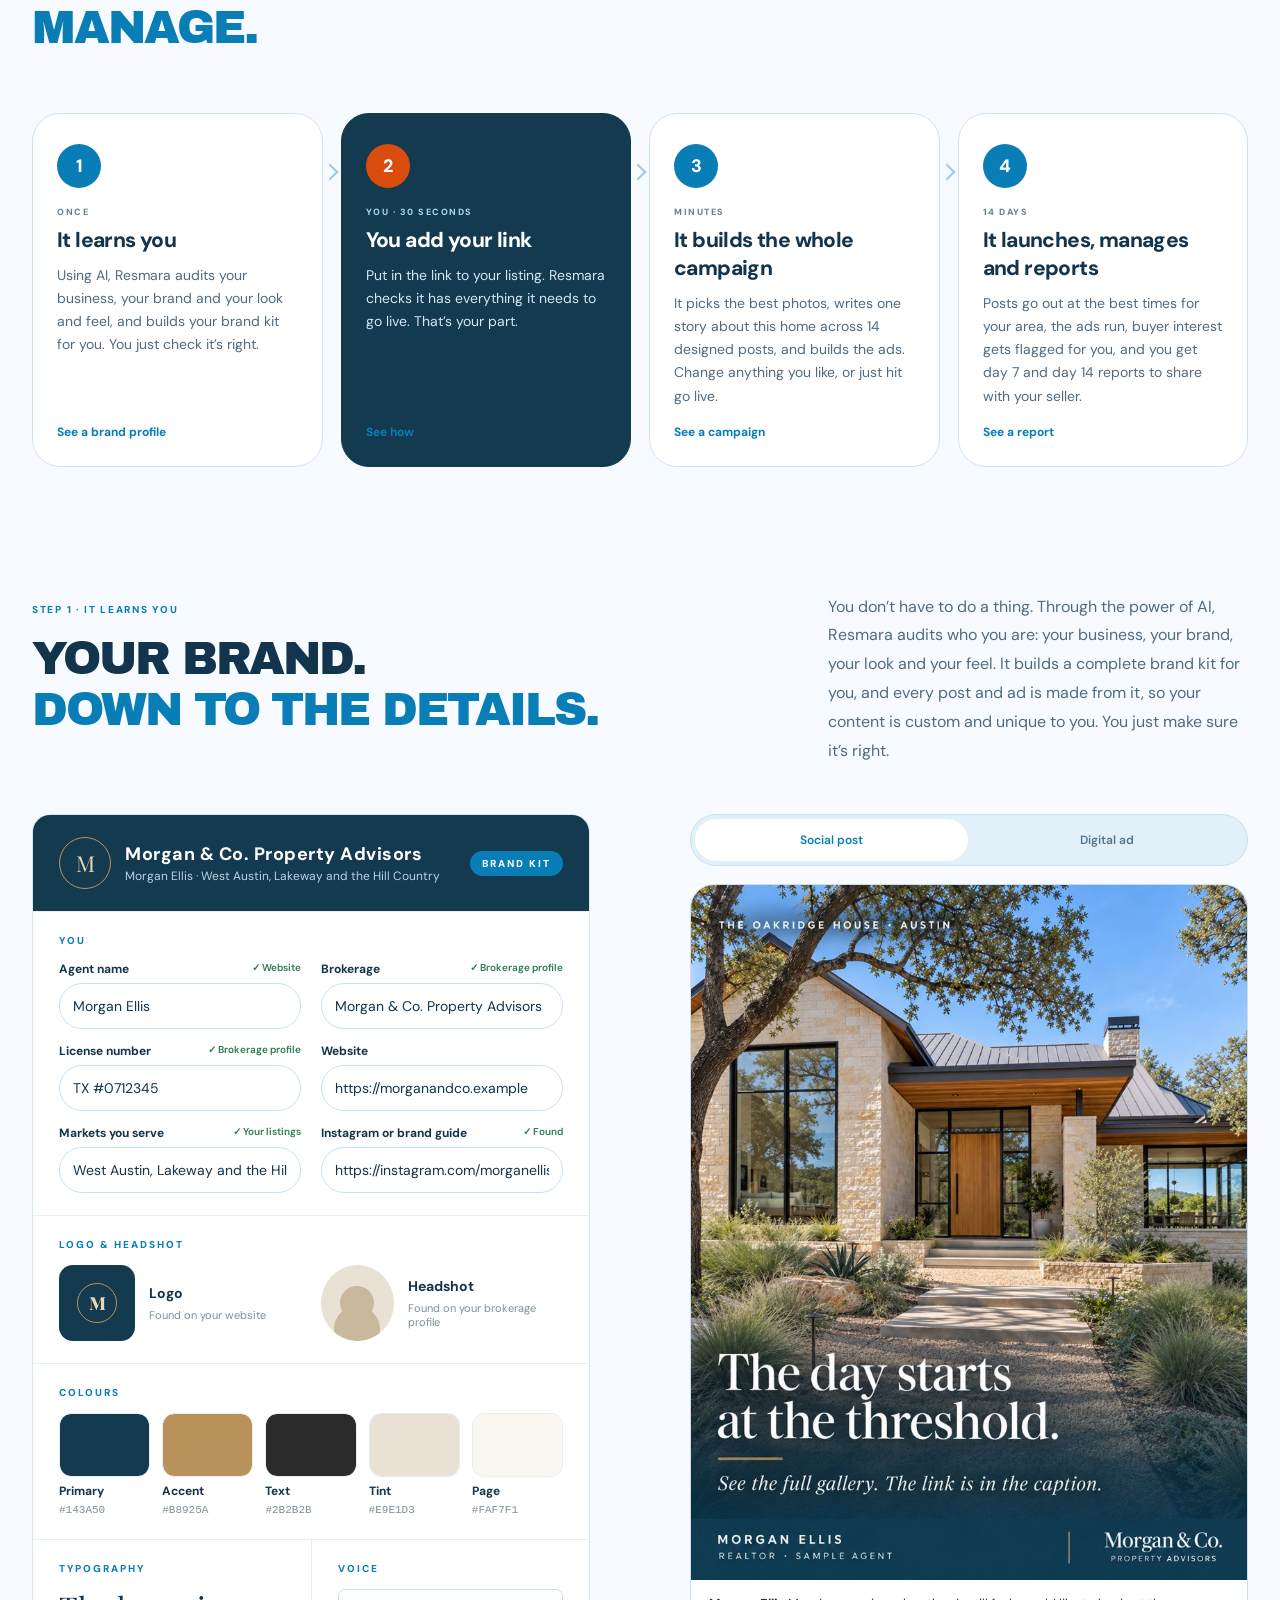
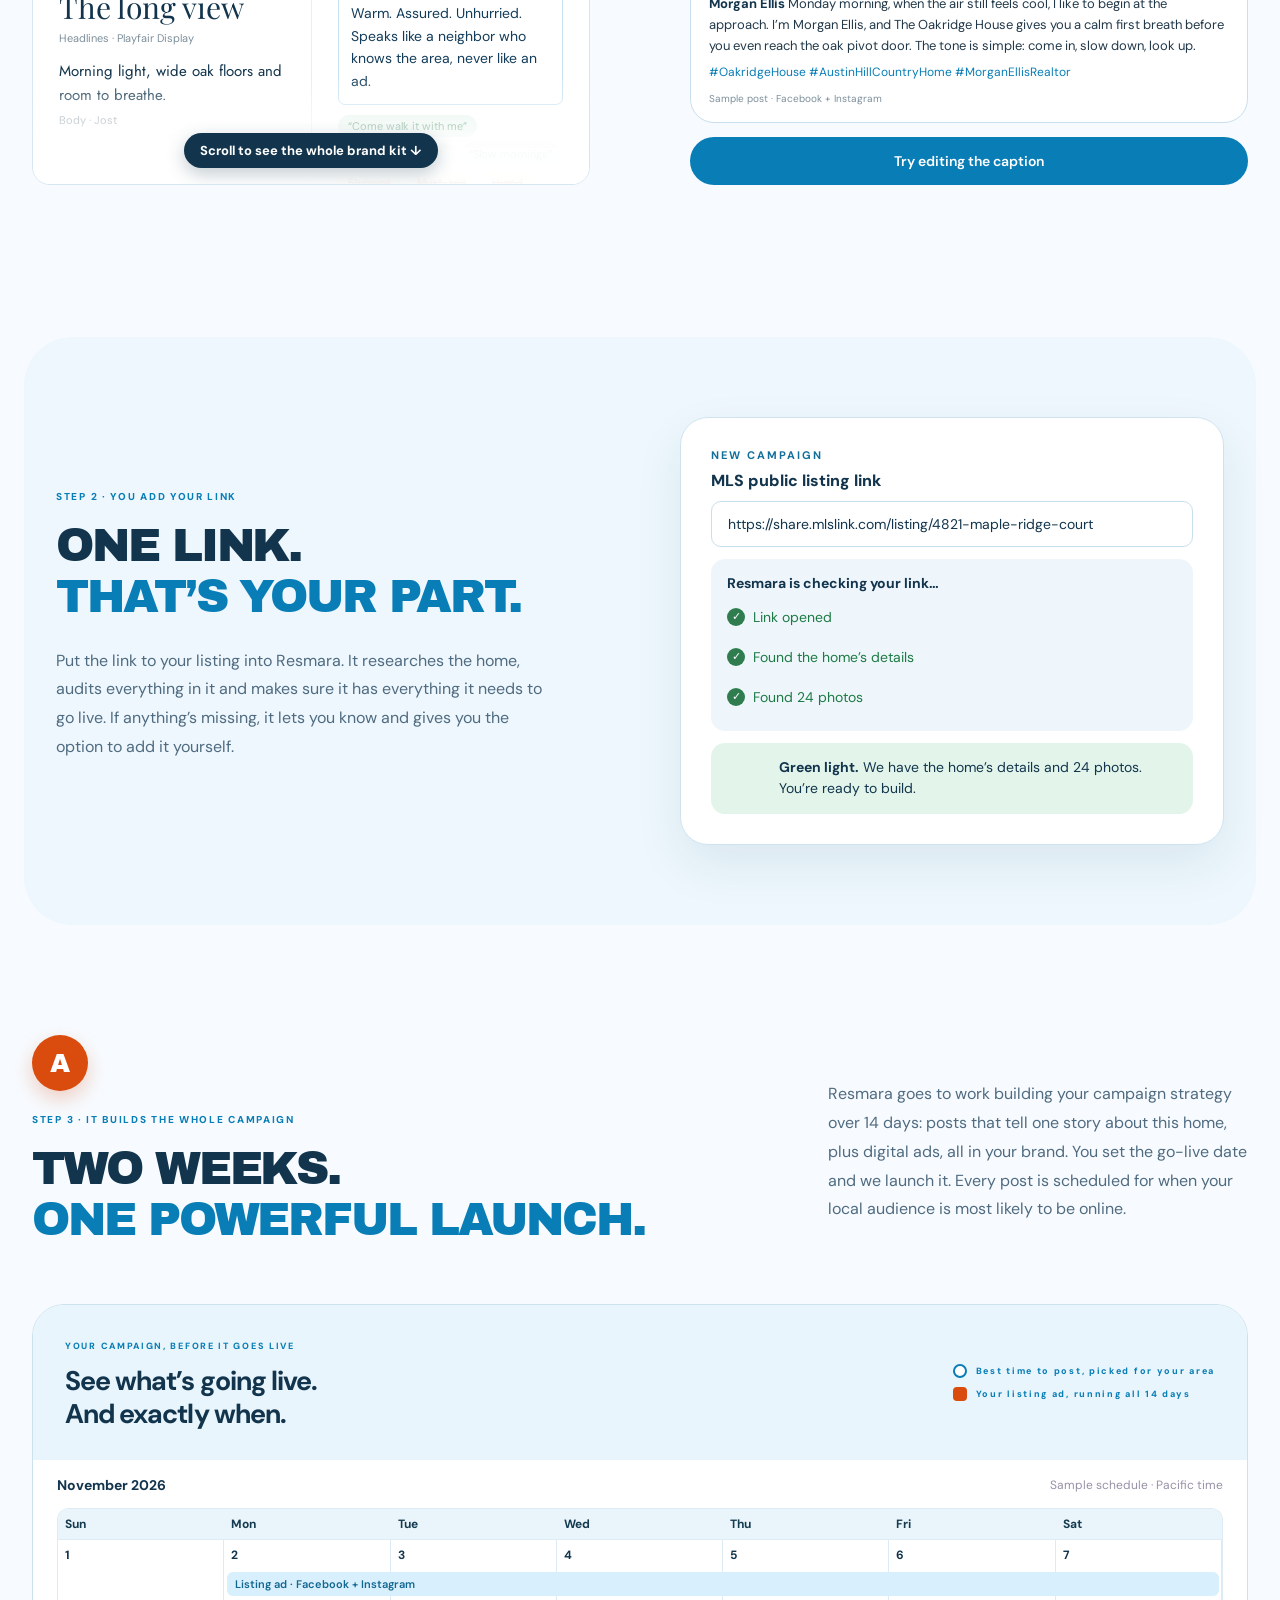
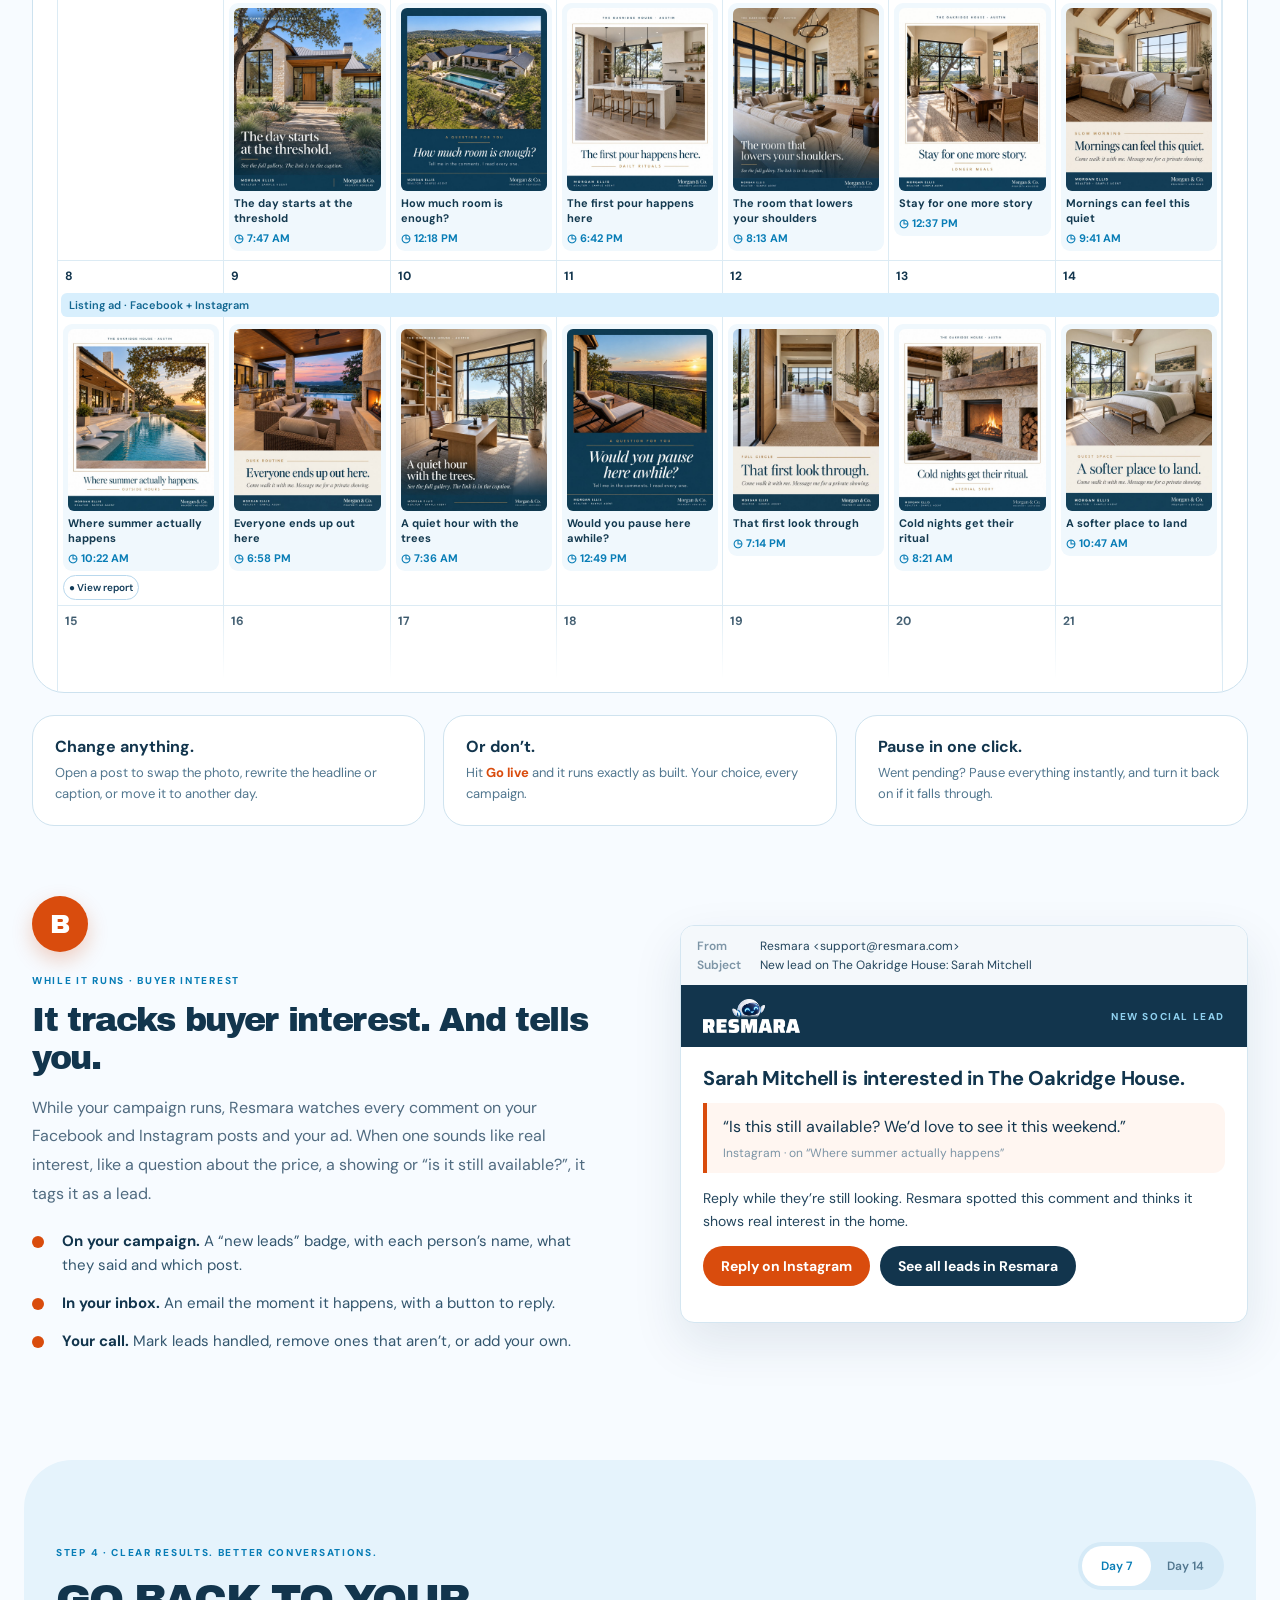
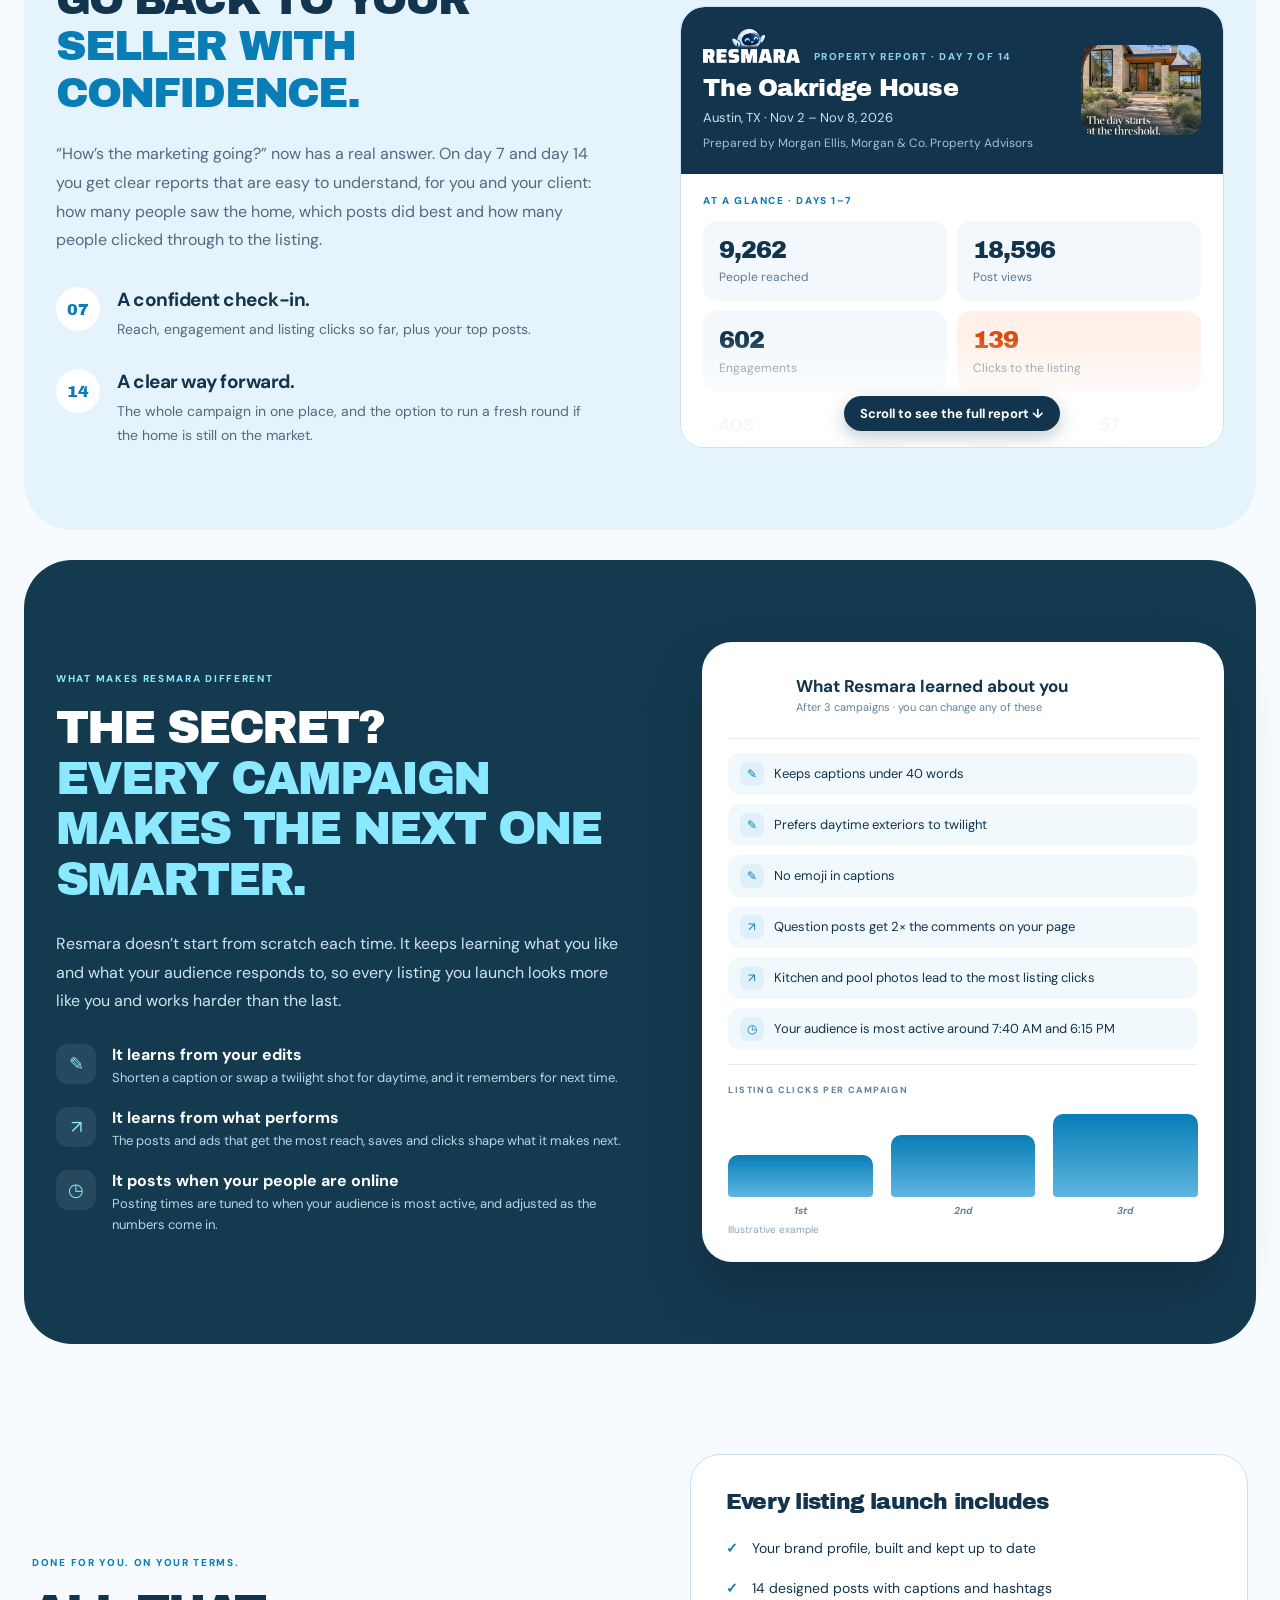
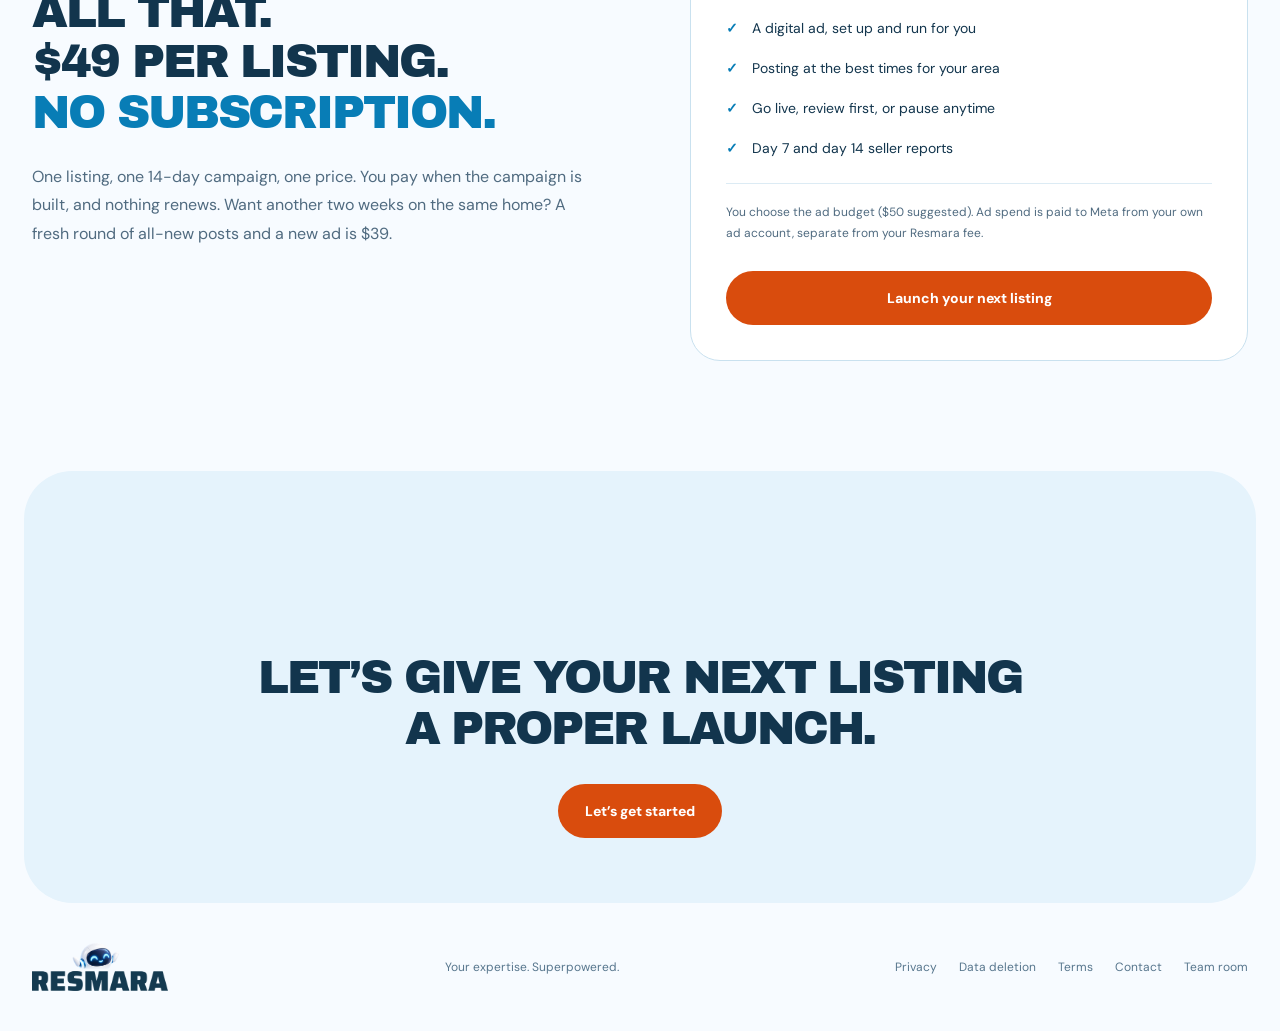
==== commit 072f75c4: "Campaign leads, the listing page, a real link check - Campaign page: 1 Campaign leads (listing page " ====
--- a/static/index.html
+++ b/static/index.html
@@ -1 +1 @@
-<!doctype html><html lang="en"><head><meta charset="utf-8"><meta name="viewport" content="width=device-width,initial-scale=1"><meta name="description" content="Get a branded 14-day listing campaign, digital ads and seller-ready reports. One fee per property. No subscription."><!-- Private beta: keep the testing site out of search results until launch. Remove together with RESMARA_SIGNUP_EMAILS/RESMARA_SIGNUP_CODE. --><meta name="robots" content="noindex, nofollow, noarchive"><script>try{if(localStorage.getItem('resmara_theme')==='dark')document.documentElement.classList.add('dark')}catch(e){}</script><title>Resmara — Your listing gets attention. Your clients get you.</title><link rel="preconnect" href="https://fonts.googleapis.com"><link rel="stylesheet" href="https://fonts.googleapis.com/css2?family=Playfair+Display:ital,wght@0,500;0,600;1,500&family=Jost:wght@400;500&display=swap"><link rel="stylesheet" href="style.css"><link rel="stylesheet" href="homepage.css"></head><body><div id="app"></div><dialog id="modal"></dialog><script src="tags.js"></script><script src="sample.js"></script><script src="api.js"></script><script src="homepage.js"></script><script src="report.js"></script><script src="leads.js"></script><script src="app.js"></script><script src="review.js"></script><script src="guide.js"></script><script src="showcase.js"></script><script src="billing.js"></script><script src="onboarding.js"></script><script src="help-kb.js"></script></body></html>
+<!doctype html><html lang="en"><head><meta charset="utf-8"><meta name="facebook-domain-verification" content="yqvp7zd2c6595pzzc0twkctr924ccj"><meta name="viewport" content="width=device-width,initial-scale=1"><meta name="description" content="Get a branded 14-day listing campaign, digital ads and seller-ready reports. One fee per property. No subscription."><!-- Private beta: keep the testing site out of search results until launch. Remove together with RESMARA_SIGNUP_EMAILS/RESMARA_SIGNUP_CODE. --><meta name="robots" content="noindex, nofollow, noarchive"><script>try{if(localStorage.getItem('resmara_theme')==='dark')document.documentElement.classList.add('dark')}catch(e){}</script><title>Resmara — Your listing gets attention. Your clients get you.</title><link rel="preconnect" href="https://fonts.googleapis.com"><link rel="stylesheet" href="https://fonts.googleapis.com/css2?family=Playfair+Display:ital,wght@0,500;0,600;1,500&family=Jost:wght@400;500&display=swap"><link rel="stylesheet" href="style.css"><link rel="stylesheet" href="homepage.css"></head><body><div id="app"></div><dialog id="modal"></dialog><script src="tags.js"></script><script src="sample.js"></script><script src="api.js"></script><script src="homepage.js"></script><script src="report.js"></script><script src="leads.js"></script><script src="listing-site.js"></script><script src="app.js"></script><script src="review.js"></script><script src="guide.js"></script><script src="showcase.js"></script><script src="billing.js"></script><script src="onboarding.js"></script><script src="help-kb.js"></script></body></html>
--- a/static/style.css
+++ b/static/style.css
@@ -219,3 +219,12 @@
 .hidden-list{display:grid;gap:8px;margin-top:14px}
 .hidden-list .flex{padding:8px 0;border-top:1px solid var(--line)}
 .hidden-list button{padding:7px 12px;font-size:12px}
+
+/* Password reveal: the control the customer asked for, so what they typed is visible. */
+.pw-wrap{position:relative;display:block}
+.pw-wrap input{padding-right:74px}
+.pw-eye{position:absolute;right:8px;bottom:9px;background:none;color:#52778f;font-size:11px;font-weight:700;letter-spacing:.6px;text-transform:uppercase;padding:5px 8px;border-radius:6px;line-height:1}
+.pw-eye:hover{filter:none;background:#e5f4fd;color:#102c40}
+.pw-eye:focus-visible{outline:2px solid #315773;outline-offset:1px}
+.dark .pw-eye{color:#a2c9de}
+.dark .pw-eye:hover{background:#1d3a4d;color:#fff}
--- a/static/homepage.css
+++ b/static/homepage.css
@@ -119,7 +119,7 @@
 .review-calendar-grid{display:grid;grid-template-columns:repeat(7,minmax(0,1fr));gap:1px;background:#dcebf4;border:1px solid #dcebf4;border-radius:14px;overflow:hidden}
 .review-calendar-day{min-width:0;background:#fff;padding:8px;display:flex;flex-direction:column;gap:7px}
 .review-calendar-day>strong{font-size:12px;color:#52778f}
-.review-calendar-post{display:grid;gap:5px;text-align:left;width:100%;padding:5px;background:#f0f8fd;color:#143a50;border-radius:9px!important;overflow-wrap:anywhere}
+.review-calendar-post{display:grid;gap:5px;text-align:left;width:100%;padding:5px;background:#f0f8fd;color:#143a50;border-radius:9px!important;overflow-wrap:break-word;hyphens:auto}
 .review-calendar-post img{width:100%;aspect-ratio:16/9;object-fit:cover;border-radius:6px}
 /* The words that go on the photo, previewed on the photo: an overlay an owner cannot see is an
    overlay that ships wrong. */
@@ -472,13 +472,6 @@
 .field-help{font-size:12px;line-height:1.55;color:#52778f;margin:-4px 0 14px}.field-help b{color:#12354d}
 .field-help{margin:8px 0 16px!important}
 /* Completed campaign: blurred with a run-it-again offer */
-#content.rerun-locked{position:relative}
-#content.rerun-locked>*:not(.rerun-offer){filter:blur(6px);pointer-events:none;user-select:none}
-.rerun-offer{position:absolute;inset:0;display:flex;justify-content:center;align-items:flex-start;padding-top:140px;z-index:5}
-.rerun-card{background:#fff;border:1px solid #d6e7f1;border-radius:18px;box-shadow:0 20px 50px rgba(18,53,77,.18);padding:30px 32px;max-width:440px;text-align:left}
-.rerun-card h2{font-family:"Archivo Black","Arial Black",sans-serif;letter-spacing:-.8px;font-size:26px;color:#12354d;margin:12px 0 8px}
-.rerun-card p{font-size:14px;line-height:1.6;color:#52778f;margin:0 0 20px}.rerun-card p b{color:#12354d}
-.rerun-card .campaign-primary{display:block;margin-bottom:12px}
 /* New campaign: link or upload */
 .nc-photos{margin:6px 0 4px}
 .nc-tabs{display:inline-flex;background:#e2f0f8;border-radius:999px;padding:4px;margin:4px 0 8px}
@@ -532,8 +525,8 @@
 .nc-help{margin:-4px 0 6px;font-size:13px;color:#2b4a60}
 .nc-help summary{cursor:pointer;color:#087db6;font-weight:700;font-size:13px;list-style:none}
 .nc-help summary::-webkit-details-marker{display:none}
-.nc-help summary:after{content:" →"}
-.nc-help[open] summary:after{content:" ↓"}
+.nc-help summary:after{content:none}
+.nc-help[open] summary:after{content:none}
 .nc-help[open]{background:#eef6fb;border-radius:12px;padding:12px 16px}
 .nc-help ol{padding-left:20px;margin:6px 0}.nc-help li{margin:4px 0}.nc-help p{font-size:13px!important;margin:6px 0!important}
 .nc-form .nc-title{display:block;font-size:16px;font-weight:800;color:#12354d;margin:6px 0 2px}
@@ -655,7 +648,7 @@
 @media(max-width:700px){.pr-head{flex-direction:column-reverse;align-items:flex-start;padding:22px}.pr-hero{width:100%;height:160px}.pr-sec{padding:20px}.pr-big,.pr-small{grid-template-columns:1fr 1fr}.pr-top{grid-template-columns:1fr 1fr 1fr;gap:8px}.pr-picks{grid-template-columns:1fr}.pr-bar{flex-direction:column;align-items:stretch}.pr-foot{flex-direction:column;padding:14px 20px}}
 .pr-doc .pr-wrap{font-size:15px!important;line-height:1.7!important;color:#24465d!important;margin:12px 0 18px!important;background:#fff;border-radius:12px;padding:14px 16px}.pr-label.pr-next{margin:0 0 2px}
 
-/* ===== Social leads ===== */
+/* ===== Campaign leads ===== */
 .card{position:relative}
 .card-leads{position:absolute;top:12px;right:12px;z-index:2;background:#d94c0d!important;color:#fff!important;border:0!important;border-radius:999px!important;padding:7px 14px!important;font-size:13px!important;font-weight:800;box-shadow:0 4px 14px rgba(217,76,13,.35)!important;min-height:0!important;width:auto!important}
 .card-leads:before{content:'';display:inline-block;width:8px;height:8px;border-radius:50%;background:#fff;margin-right:7px;vertical-align:1px;animation:leadpulse 1.6s infinite}
@@ -666,6 +659,10 @@
 .leads-head .fine{margin:0!important}
 .lead-count{font-family:'DM Sans',sans-serif;font-size:12px;font-weight:800;letter-spacing:0;background:#d94c0d;color:#fff;border-radius:999px;padding:4px 10px}
 .leads-email{background:#12354d!important;color:#fff!important;border:0!important;white-space:nowrap;font-size:13px!important;padding:10px 16px!important}
+/* Two buttons on a live campaign (Check now + the email preview): they stack rather than
+   squeezing the heading, and the second one reads as the secondary action it is. */
+.leads-head-btns{display:flex;gap:8px;flex-wrap:wrap;justify-content:flex-end}
+.leads-head-btns .leads-email+.leads-email{background:#fff!important;color:#12354d!important;border:1px solid #cfe2ee!important}
 .leads-list{list-style:none;margin:0;padding:0;display:grid;gap:10px}
 .leads-list li{display:flex;gap:14px;align-items:flex-start;border:1px solid #e1edf5;border-radius:14px;padding:14px 16px;background:#fff}
 .leads-list li.done{background:#f6f9fb;opacity:.7}
@@ -710,7 +707,7 @@
 .pr-brandline{align-items:flex-end}
 .lead-mail-top img.pr-logo{height:30px}
 
-/* Live campaign: numbered sections 1 Social leads, 2 Campaign calendar, 3 Reports, same heading style */
+/* Live campaign: numbered sections 1 Campaign leads, 2 Campaign calendar, 3 Your listing page, 4 Reports, same heading style */
 h2.campaign-step-title{font-family:'Archivo Black','Arial Black',sans-serif!important;font-weight:700!important;letter-spacing:-0.98px!important;cursor:default}
 h2.campaign-step-title::after{content:none!important}
 .live-reports h2.campaign-step-title{margin-bottom:6px}
@@ -933,6 +930,15 @@
 html.dark .shell input,html.dark .shell select,html.dark .shell textarea{background:#0f2231!important;border-color:#2a4a63!important;color:#eef6fb!important}
 html.dark .shell .ticket-msg{border-color:#2d6a92}
 html.dark .shell .progress{background:#1f3d52}
+html.dark .shell .leads-list li{background:#0f2231;border-color:#23425a}
+html.dark .shell .leads-list li.done{background:#0c1d2b}
+html.dark .shell .lead-av{background:#1d3a50;color:#f2f8fc}
+html.dark .shell .lead-body p{color:#d6e6f1!important}
+html.dark .shell .lead-body small{color:#6cc4ee}
+html.dark .shell .lead-tick{background:#1d3a50!important;color:#e2f0f8!important}
+html.dark .shell .leads-list li.done .lead-tick{background:#173a2a!important;color:#7fd9a3!important}
+html.dark .shell .leads-empty{background:#0f2231;color:#9db6c8}
+html.dark .shell .lead-add{color:#6cc4ee!important}
 html.dark #modal{background:#13283a;color:#d6e6f1;border-color:#23425a}
 html.dark #modal h2,html.dark #modal b,html.dark #modal label{color:#f2f8fc}
 html.dark .shell .camp-tabs{background:#13283a!important}
@@ -947,3 +953,153 @@
 @keyframes bc-pulse{50%{transform:scale(1.04)}}
 
 .pip-questions{display:none!important}
+
+/* Run it until it sells */
+.rerun-box{margin:0 0 22px;background:#143a50;border-radius:12px;padding:22px 24px;color:#fff}
+.rerun-box .until-sold-sub b{color:#fff}
+.rerun-box .until-sold-sub{margin-bottom:16px}
+.card-actions{display:flex;gap:6px;flex-wrap:wrap;justify-content:flex-end}
+.card-pause.until-sold-on{background:#d94c0d!important}
+.campaign-scope .until-sold{margin-top:22px;background:#143a50;border-radius:12px;padding:22px 24px;color:#fff}
+.until-sold .until-sold-title{display:block;font-size:17px;font-weight:700;color:#fff!important}
+.until-sold .until-sold-sub{margin:6px 0 16px;font-size:14px;line-height:1.5;color:#c7e2f2!important}
+.until-sold-line{border-left:3px solid #d94c0d;padding:2px 0 2px 14px;margin-bottom:18px}
+.until-sold-line .eyebrow{color:#a2c9de!important}
+.until-sold-line p{margin:6px 0 0;font-size:16px;line-height:1.5;font-weight:600;color:#fff!important}
+.until-sold-actions{display:flex;align-items:center;gap:10px;flex-wrap:wrap}
+.until-sold-actions .campaign-primary{margin:0;width:auto}
+.until-sold-running{color:#fff!important;margin-right:4px}
+button.until-sold-how{background:#e2f0f8!important;color:#12354d!important;border:0!important;width:auto}
+.until-sold-list{padding-left:18px;margin:14px 0;color:#506b80;line-height:1.6;font-size:14px}
+.until-sold-list li{margin-bottom:8px}
+.until-sold-list b{color:#12354d}
+.until-sold-quote{background:#143a50;border-radius:10px;padding:14px 18px}
+.until-sold-quote .eyebrow{color:#a2c9de}
+.until-sold-quote p{color:#fff;margin:6px 0 0;font-weight:600;line-height:1.5}
+html.dark #modal .until-sold-list{color:#c3d6e4}
+html.dark #modal .until-sold-list b{color:#f2f8fc}
+html.dark #modal .until-sold-quote{background:#0c1d2b}
+
+/* Listing photos (campaign not built yet) */
+.campaign-photos .campaign-step-title{margin-bottom:6px!important}
+.campaign-photos .photos-status{margin:0 0 4px!important;font-size:15px!important;color:#24465d!important}
+.campaign-photos .photos-help{margin:14px 0 10px!important;font-size:14px!important;color:#52778f!important}
+.photos-row{display:flex;gap:10px;align-items:stretch;flex-wrap:wrap}
+.photos-row input{flex:1 1 320px;min-width:0;margin:0!important}
+.photos-row .campaign-primary,.photos-row .photos-upload{margin:0!important;width:auto!important;white-space:nowrap}
+.photos-upload{padding:12px 20px;border-radius:999px;font-weight:700;font-size:14px}
+input.photos-file{display:none!important}
+.photo-permission{display:flex!important;align-items:center;gap:12px;margin-top:18px;padding:14px 16px;border:1px solid #dcebf4;border-radius:12px;background:#f7fbff;font-size:14px;font-weight:600;color:#143a50;cursor:pointer}
+.photo-permission input{width:20px!important;height:20px!important;flex:none;margin:0!important;accent-color:#d94c0d;cursor:pointer}
+html.dark .shell .photo-permission{background:#0f2231;border-color:#23425a}
+/* The build button brings this box into view when it is not ticked, so say so loudly: a toast
+ * three screens above the checkbox is what made the button look dead. */
+.photo-permission.needs-attention{border-color:#d94c0d!important;background:#fff3ec!important;box-shadow:0 0 0 3px rgba(217,76,13,.18)}
+.photo-permission.granted{border-color:#2f8a4a!important;background:#f2fbf5!important}
+html.dark .shell .photo-permission.needs-attention{background:#2a1508!important;border-color:#d94c0d!important}
+html.dark .shell .photo-permission.granted{background:#0d2417!important;border-color:#2f8a4a!important}
+html.dark .shell .photo-permission span{color:#f2f8fc}
+html.dark .shell .campaign-photos .photos-status{color:#d6e6f1!important}
+.photo-thumbs:empty{display:none}
+html.dark .shell .photos-upload{background:#13283a!important;color:#d6e6f1!important;border:1px solid #23425a}
+/* Dark mode: My Brand, campaign calendar and report cards */
+html.dark .shell form.mb{background:#13283a!important;border-color:#23425a!important}
+html.dark .shell .mb-foot{background:#0f2231!important;border-color:#23425a!important}
+html.dark .shell .mb-sec,html.dark .shell .mb-two>*{border-color:#23425a!important}
+html.dark .shell .mb-type-h,html.dark .shell .mb-type-b{color:#e6f0f7!important}
+html.dark .shell .mb-looks button:not(.on){background:#0f2231!important;color:#d6e6f1!important;border-color:#2a4a63!important}
+html.dark .shell .mb-sources span{background:#0f2231!important;color:#9db6c8!important;border-color:#2a4a63!important}
+html.dark .shell .mb-chips .ok{background:#173a2a!important;color:#7fd9a3!important}
+html.dark .shell .mb-chips .no{background:#3a1f1f!important;color:#f0a59e!important}
+html.dark .shell .mb-status{background:#173a2a!important;color:#7fd9a3!important}
+html.dark .shell .review-month-weekdays{background:#0f2231!important;color:#9db6c8!important}
+html.dark .shell .review-month-cell,html.dark .shell .review-month-date{background:#13283a!important;border-color:#23425a!important}
+html.dark .shell .review-month-cell.outside-month,html.dark .shell .review-month-date.outside-month{background:#0c1d2b!important}
+html.dark .shell .review-calendar-post{background:#0f2231!important;border-color:#2a4a63!important;color:#e6f0f7!important}
+html.dark .shell .review-calendar-post *{color:#e6f0f7!important}
+html.dark .shell .pr-pick{background:#0f2231!important;border-color:#2a4a63!important}
+html.dark .shell .pr-pick.off{background:#0c1d2b!important}
+html.dark .shell .pr-pick small{color:#9db6c8!important}
+html.dark .shell .pr-pick:not(.off) small{color:#6cc4ee!important}
+html.dark .shell .review-month-week{background:repeating-linear-gradient(to right,#13283a 0 calc(100% / 7 - 1px),#23425a calc(100% / 7 - 1px) calc(100% / 7))!important}
+html.dark .shell .mb-legal li{color:#d6e6f1!important}
+
+/* Campaign card: status pill and actions wrap as a group, never one button per line */
+.card-status-row{flex-wrap:wrap;row-gap:8px}
+.card-actions{flex-wrap:nowrap!important;margin-left:auto}
+.review-approval p:not(.fine){color:#c7e2f2!important}
+/* Phone: the workspace nav stays on one row and scrolls sideways */
+@media(max-width:700px){.shell .side-nav{grid-template-columns:none!important;grid-auto-flow:column;grid-auto-columns:max-content;overflow-x:auto;scrollbar-width:none;-webkit-overflow-scrolling:touch}.shell .side-nav::-webkit-scrollbar{display:none}.shell .side-nav button{flex:0 0 auto!important;white-space:nowrap}}
+@media(max-width:700px){body:has(.shell) .pip-launcher{bottom:84px!important;right:14px!important}body:has(.shell) .pip-chat{bottom:150px!important}}
+
+/* ===== Campaign leads: listing page leads first, then comments ===== */
+.leads-group{font:800 12px 'DM Sans',sans-serif;letter-spacing:1.2px;text-transform:uppercase;color:#7d95a6;margin:16px 0 8px!important}
+.leads-head+.leads-group{margin-top:4px!important}
+.lead-av.web{background:#fde6db;color:#b43f0a}
+.lead-body small.lead-contact{display:block;color:#24465d;font-weight:600;margin-bottom:2px}
+html.dark .shell .leads-group{color:#9db6c8}
+html.dark .shell .lead-body small.lead-contact{color:#cfe2ee}
+html.dark .shell .lead-av.web{background:#4a2414;color:#ffb48f}
+
+/* ===== Section 3: Your listing page ===== */
+.listing-page-panel{padding:24px 26px!important}
+.listing-page-panel h2{margin:0 0 6px!important}
+.listing-page-panel>.fine{margin:0 0 14px!important}
+.lp-stats{display:grid;grid-template-columns:repeat(3,1fr);gap:10px;margin-bottom:14px}
+.lp-stats div{background:#f4f8fb;border-radius:14px;padding:14px 16px}
+.lp-stats b{display:block;font:800 26px 'DM Sans',sans-serif;color:#12354d}
+.lp-stats small{font-size:13px;color:#5b7a8f}
+.lp-frame{border:1px solid #d4e6f1;border-radius:14px;overflow:hidden;margin-bottom:16px}
+.lp-bar{background:#eef4f8;color:#5b7a8f;font-size:12px;padding:9px 14px;border-bottom:1px solid #d4e6f1}
+.lp-view{max-height:560px;overflow-y:auto}
+html.dark .shell .lp-stats div{background:#0f2231}
+html.dark .shell .lp-stats b{color:#fff}
+html.dark .shell .lp-stats small{color:#9db6c8}
+html.dark .shell .lp-frame{border-color:#23425a}
+html.dark .shell .lp-bar{background:#0f2231;color:#9db6c8;border-color:#23425a}
+#listing-page-full{position:fixed;inset:0;z-index:1000;background:#fff;display:flex;flex-direction:column}
+.lpf-bar{display:flex;justify-content:space-between;align-items:center;gap:12px;padding:10px 18px;background:#fff;border-bottom:1px solid #d4e6f1;color:#5b7a8f;font-size:13px}
+.lpf-bar .campaign-primary{padding:9px 18px!important;min-height:0!important}
+html.dark #listing-page-full .lpf-bar{background:#0b1a26;border-color:#23425a;color:#9db6c8}
+.lpf-page{flex:1;overflow-y:auto}
+body.lpf-open{overflow:hidden}
+
+/* The listing page itself: the agent's page, in the agent's brand, light in either mode */
+.lsite{background:var(--ls-page);color:var(--ls-text);font-family:var(--ls-body);font-size:15px;line-height:1.55}
+.lsite *{box-sizing:border-box}
+.ls-top{display:flex;justify-content:space-between;align-items:center;gap:12px;padding:16px 28px;background:var(--ls-page)}
+.ls-brand{font:700 18px var(--ls-head);color:var(--ls-primary)}
+.ls-logo{height:38px;width:auto}
+.lsite .ls-btn{display:inline-block;background:var(--ls-primary)!important;color:#fff!important;border:0!important;border-radius:999px!important;padding:11px 20px!important;font:600 14px var(--ls-body)!important;text-decoration:none;cursor:pointer;min-height:0!important}
+.ls-hero{min-height:380px;background-size:cover;background-position:center;display:flex;align-items:flex-end}
+.ls-hero-text{width:100%;padding:28px;background:linear-gradient(transparent,rgba(0,0,0,.6));color:#fff}
+.ls-hero-text h1{font:500 38px/1.15 var(--ls-head)!important;color:#fff!important;margin:4px 0!important;letter-spacing:0!important}
+.ls-hero-text p{margin:0!important;color:#fff!important;opacity:.9}
+.ls-price{display:inline-block;background:var(--ls-accent);color:#fff;font-weight:700;border-radius:6px;padding:4px 10px;font-size:15px}
+.ls-facts{display:flex;flex-wrap:wrap;gap:8px 26px;padding:16px 28px;background:var(--ls-tint);color:var(--ls-primary);font-weight:600}
+.ls-body{display:grid;grid-template-columns:1fr 320px;gap:28px;padding:28px}
+.ls-main h2{font:500 26px var(--ls-head)!important;color:var(--ls-primary)!important;margin:0 0 8px!important;letter-spacing:0!important}
+.ls-main p{margin:0 0 18px!important;color:var(--ls-text)!important;font-size:15px!important}
+.ls-gallery{display:grid;grid-template-columns:repeat(2,1fr);gap:8px}
+.ls-gallery img{width:100%;aspect-ratio:3/2;object-fit:cover;border-radius:8px;display:block}
+.ls-side{display:grid;gap:14px;align-content:start}
+.ls-agent{display:flex;gap:12px;align-items:center;background:var(--ls-tint);border-radius:12px;padding:14px}
+.ls-agent img,.ls-initials{width:54px;height:54px;border-radius:50%;object-fit:cover;flex:none}
+.ls-initials{display:flex;align-items:center;justify-content:center;background:var(--ls-primary);color:#fff;font-weight:700}
+.ls-agent b{display:block;color:var(--ls-primary)}
+.ls-agent small{display:block;font-size:13px;color:var(--ls-text);opacity:.8}
+.ls-form{display:grid;gap:8px;border:1px solid rgba(0,0,0,.1);border-radius:12px;padding:16px;background:#fff}
+.ls-form h3{font:500 20px var(--ls-head)!important;color:var(--ls-primary)!important;margin:0 0 4px!important}
+.lsite .ls-form input,.lsite .ls-form textarea{width:100%;border:1px solid rgba(0,0,0,.15)!important;border-radius:8px!important;padding:10px 12px!important;font:14px var(--ls-body)!important;background:#fff!important;color:#222!important}
+.ls-fine{font-size:12px!important;color:#666!important;margin:0!important}
+.ls-foot{display:flex;flex-wrap:wrap;gap:6px 18px;padding:18px 28px;font-size:12px;color:var(--ls-text);opacity:.75;border-top:1px solid rgba(0,0,0,.08)}
+.lp-view .ls-body{grid-template-columns:1fr 280px}
+@media(max-width:760px){.ls-body,.lp-view .ls-body{grid-template-columns:1fr}.ls-hero{min-height:260px}.ls-hero-text h1{font-size:28px!important}.lp-stats b{font-size:21px}.ls-top,.ls-facts,.ls-body,.ls-foot{padding-left:18px;padding-right:18px}}
+/* Dark mode is the dashboard's, not the agent's page: the listing page keeps its own brand colours */
+html.dark .shell .lsite h1,html.dark .shell .lsite .ls-hero-text p,html.dark .shell .lsite .ls-price{color:#fff!important}
+html.dark .shell .lsite h2,html.dark .shell .lsite h3,html.dark .shell .lsite b{color:var(--ls-primary)!important}
+html.dark .shell .lsite p:not(.ls-fine),html.dark .shell .lsite small{color:var(--ls-text)!important}
+html.dark .shell .lsite span:not(.ls-price){color:inherit!important}
+html.dark .shell .lsite input,html.dark .shell .lsite textarea{background:#fff!important;color:#222!important;border-color:rgba(0,0,0,.15)!important}
+html.dark .shell .lsite .ls-initials{color:#fff!important}
+html.dark .shell .lsite .ls-hero-text p{color:#fff!important}
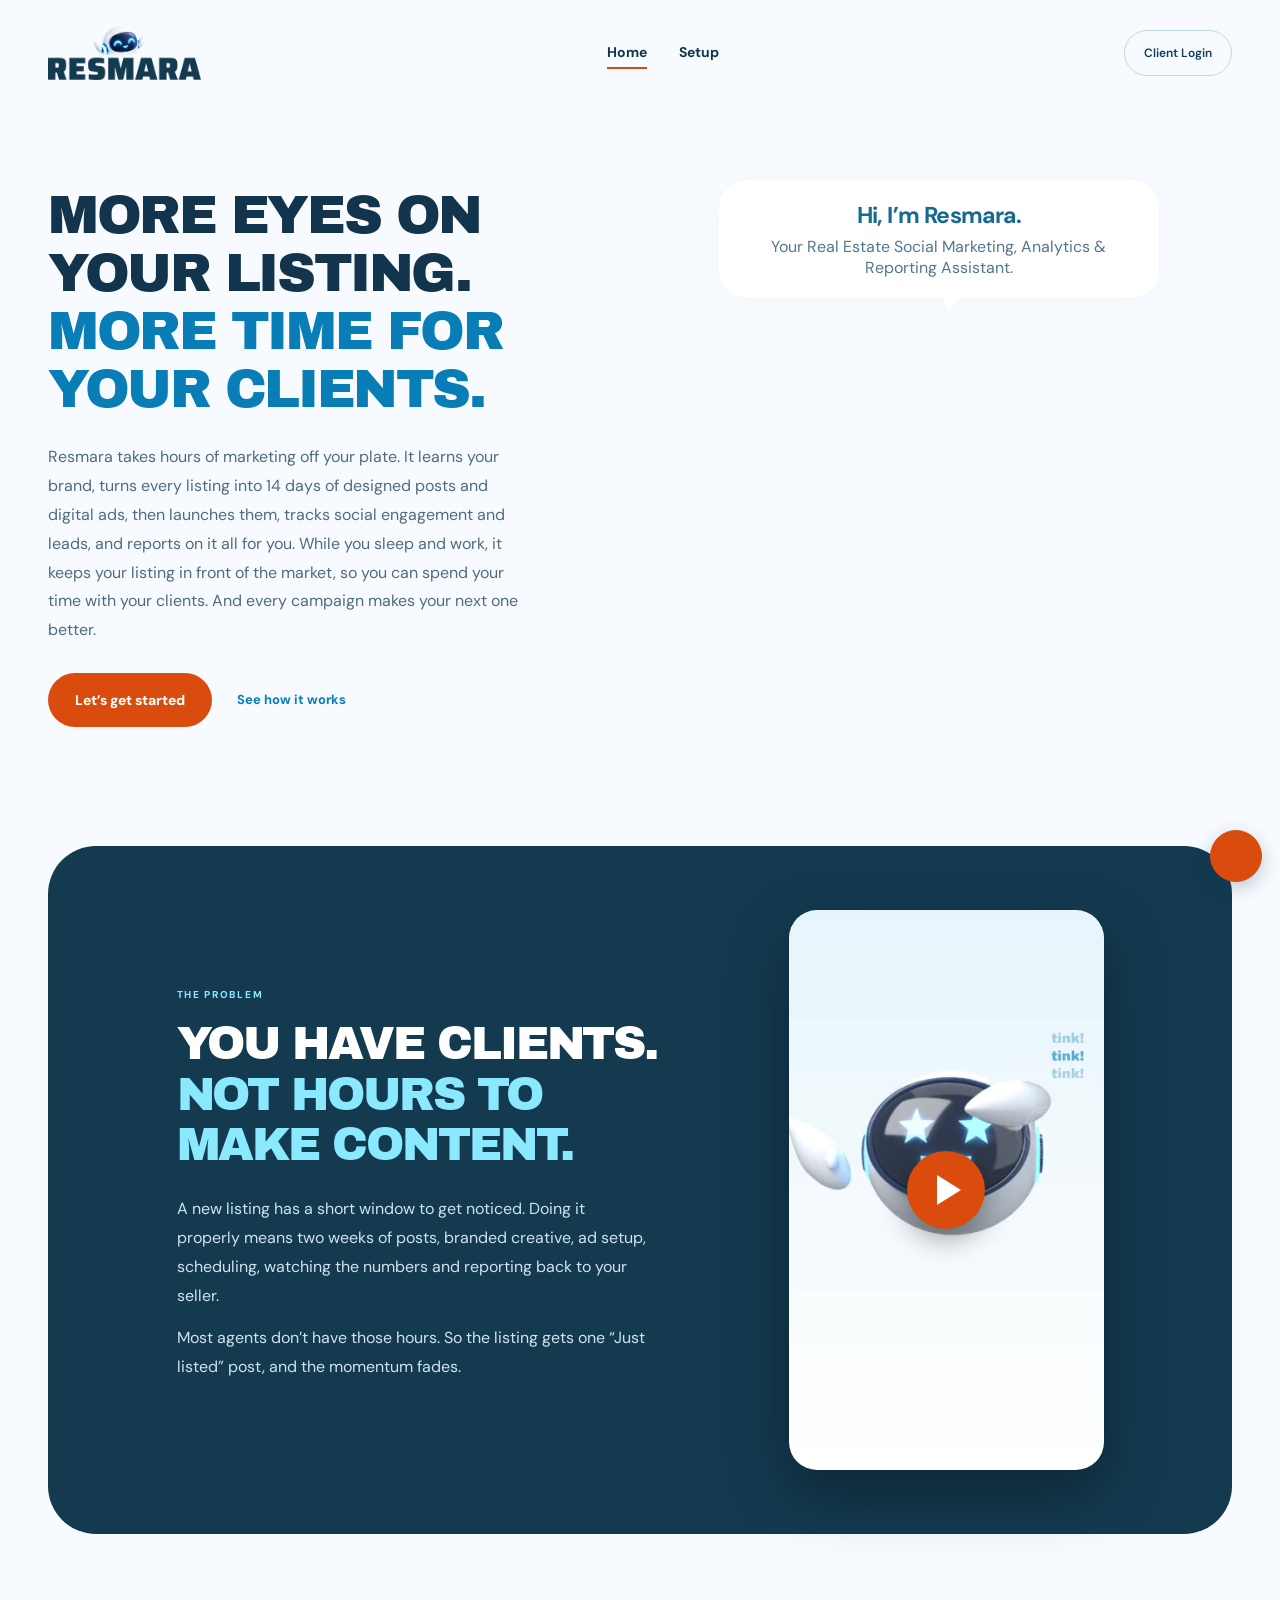
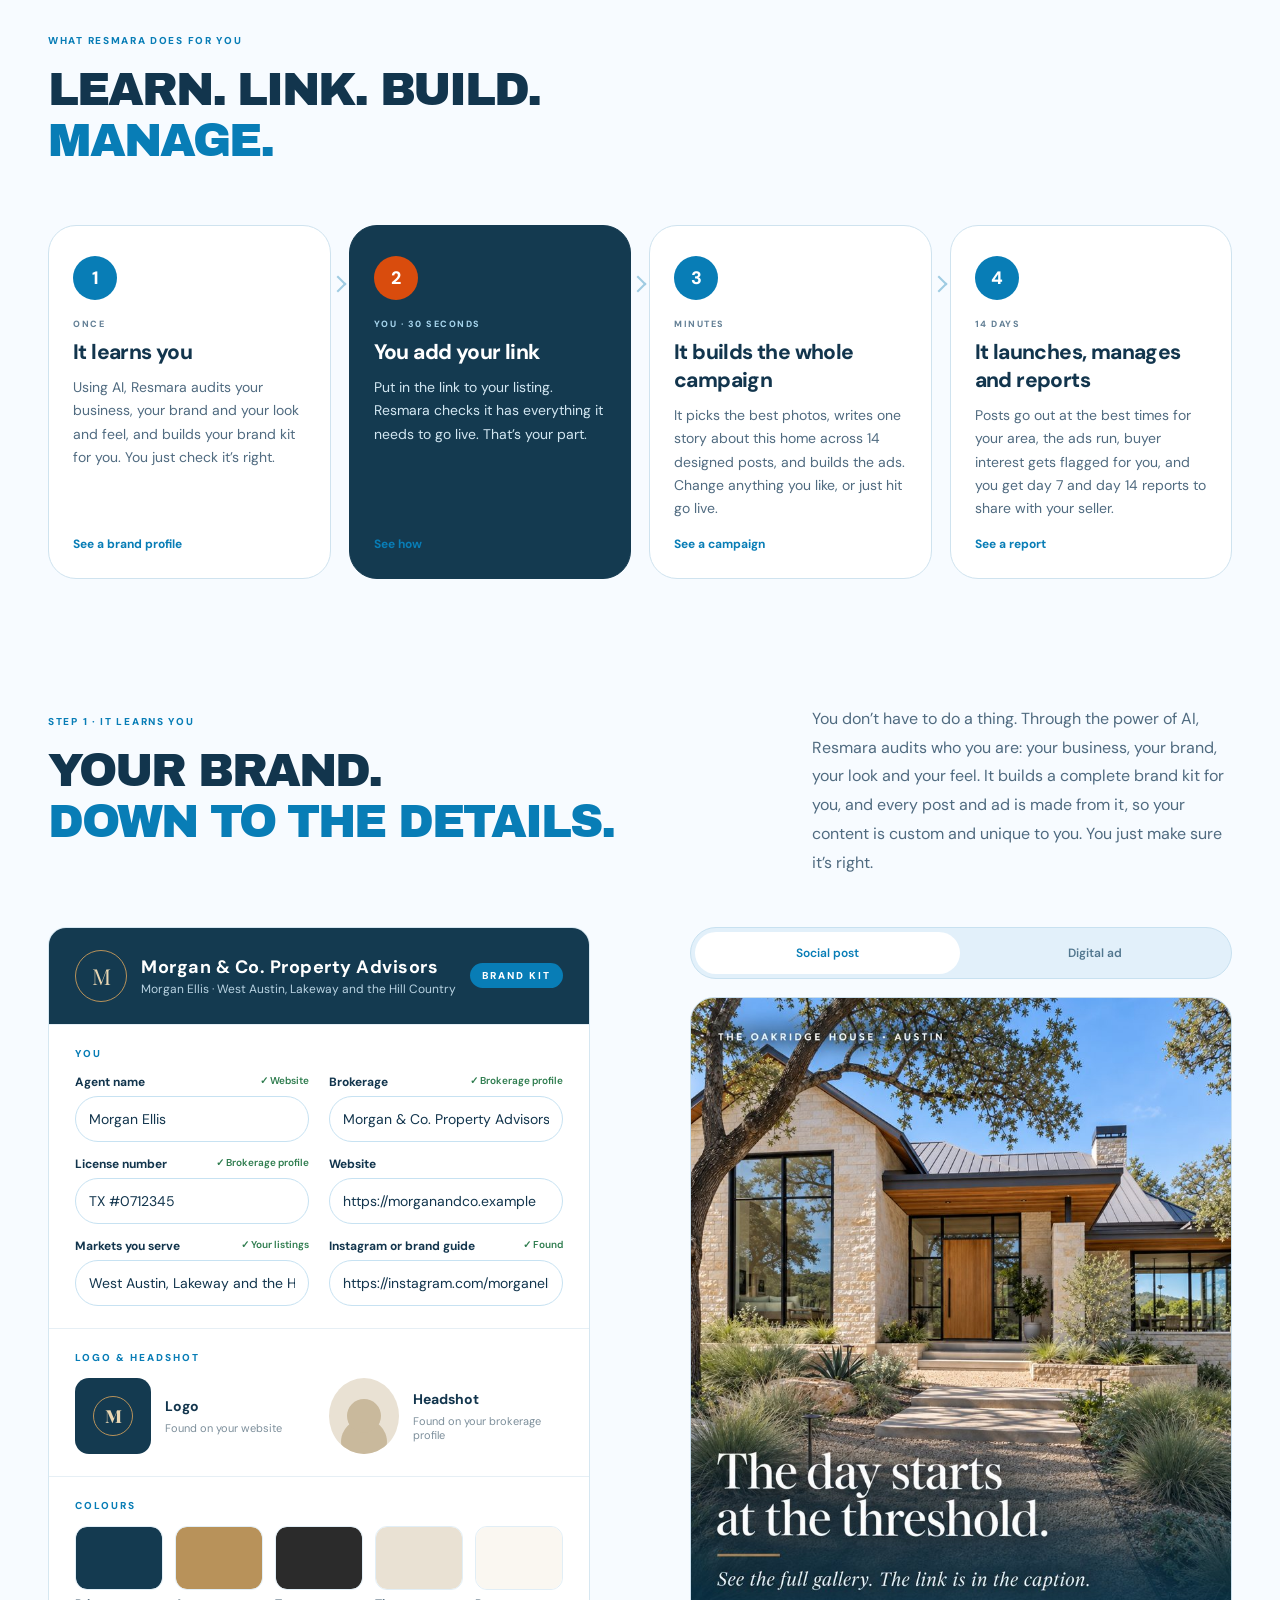
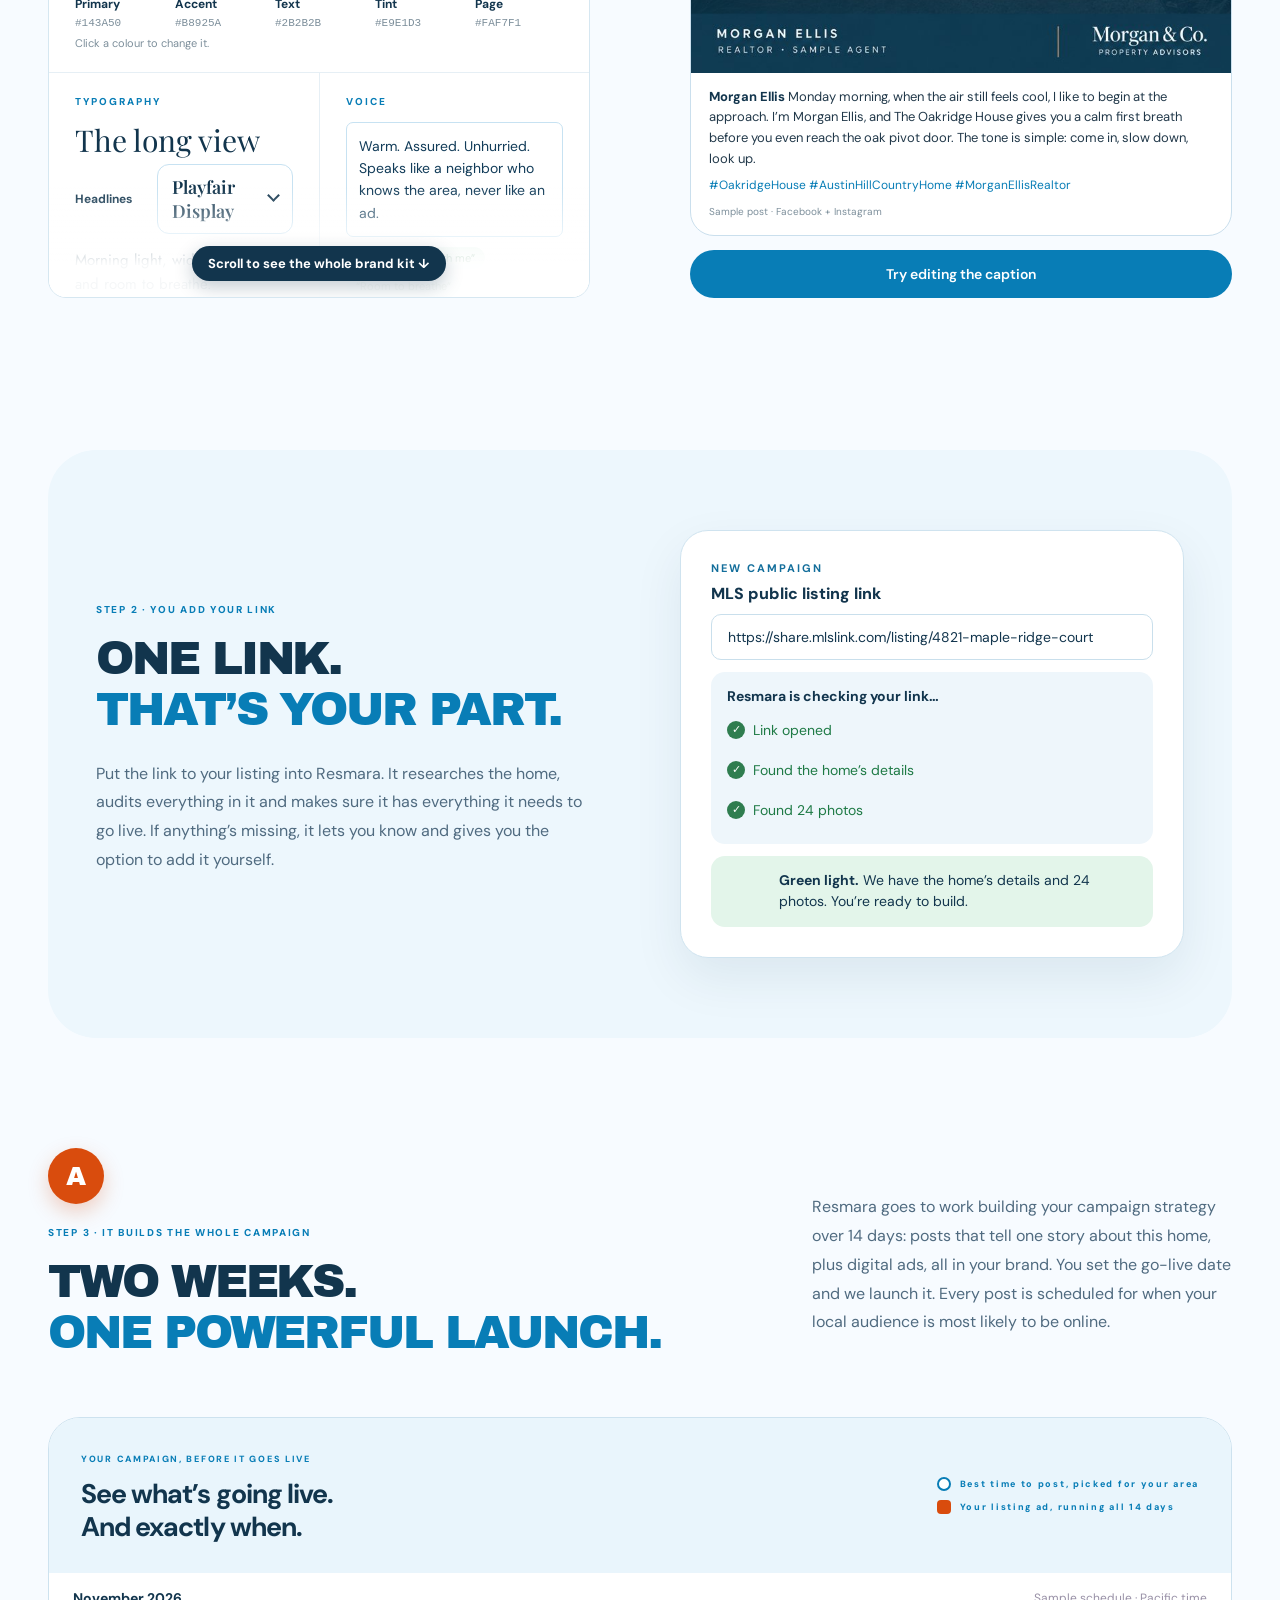
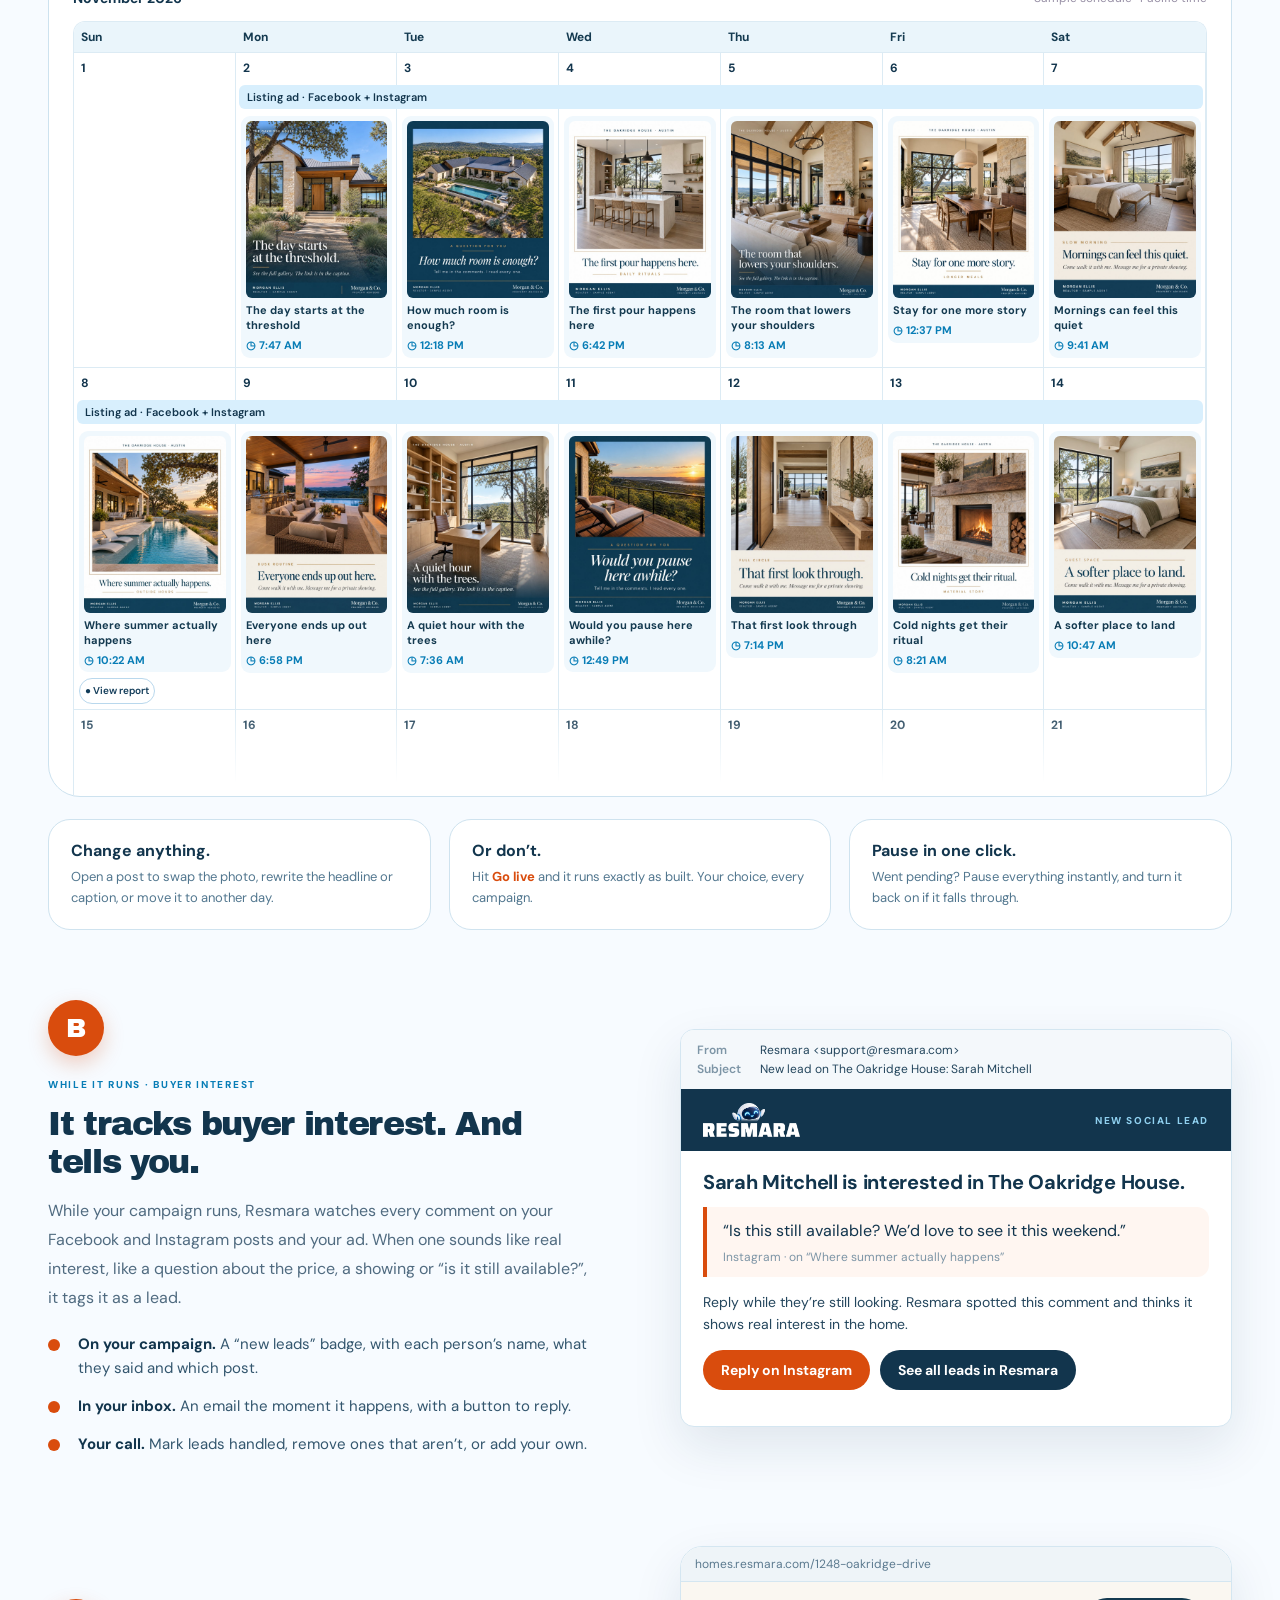
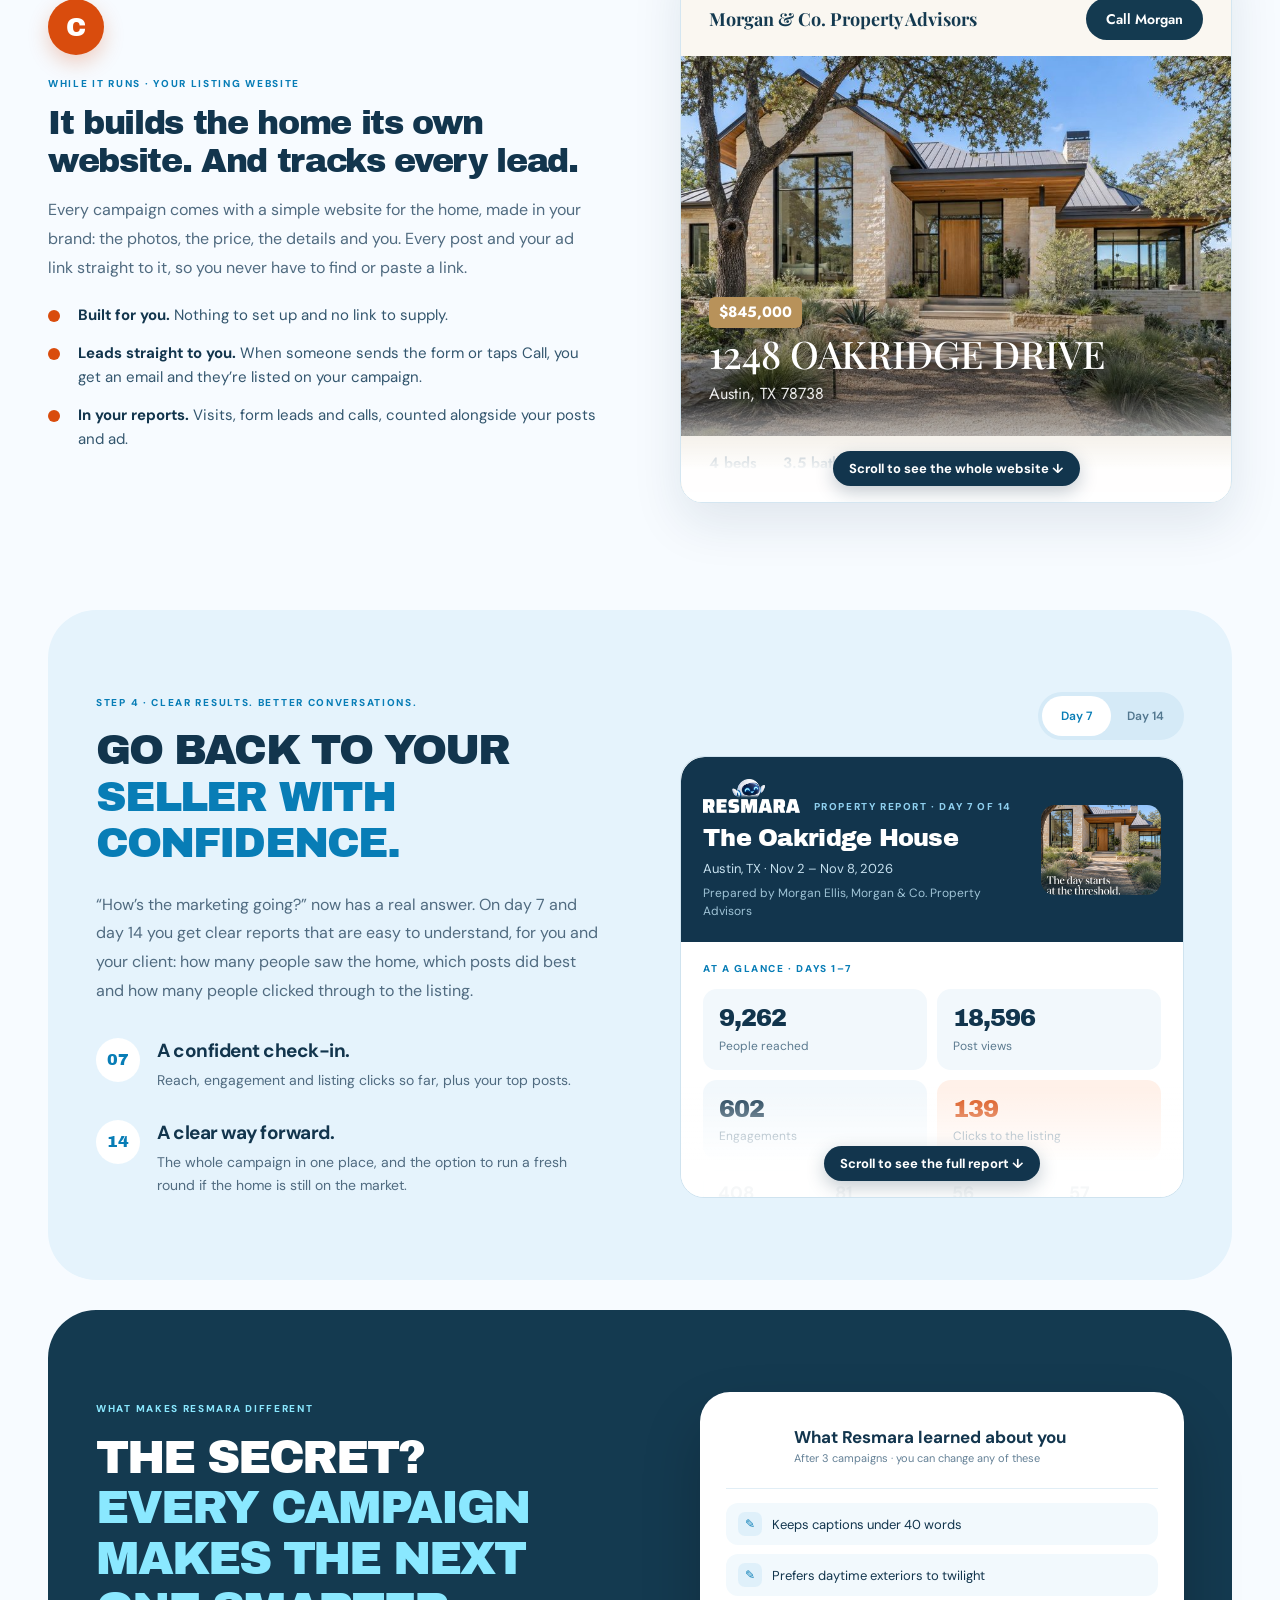
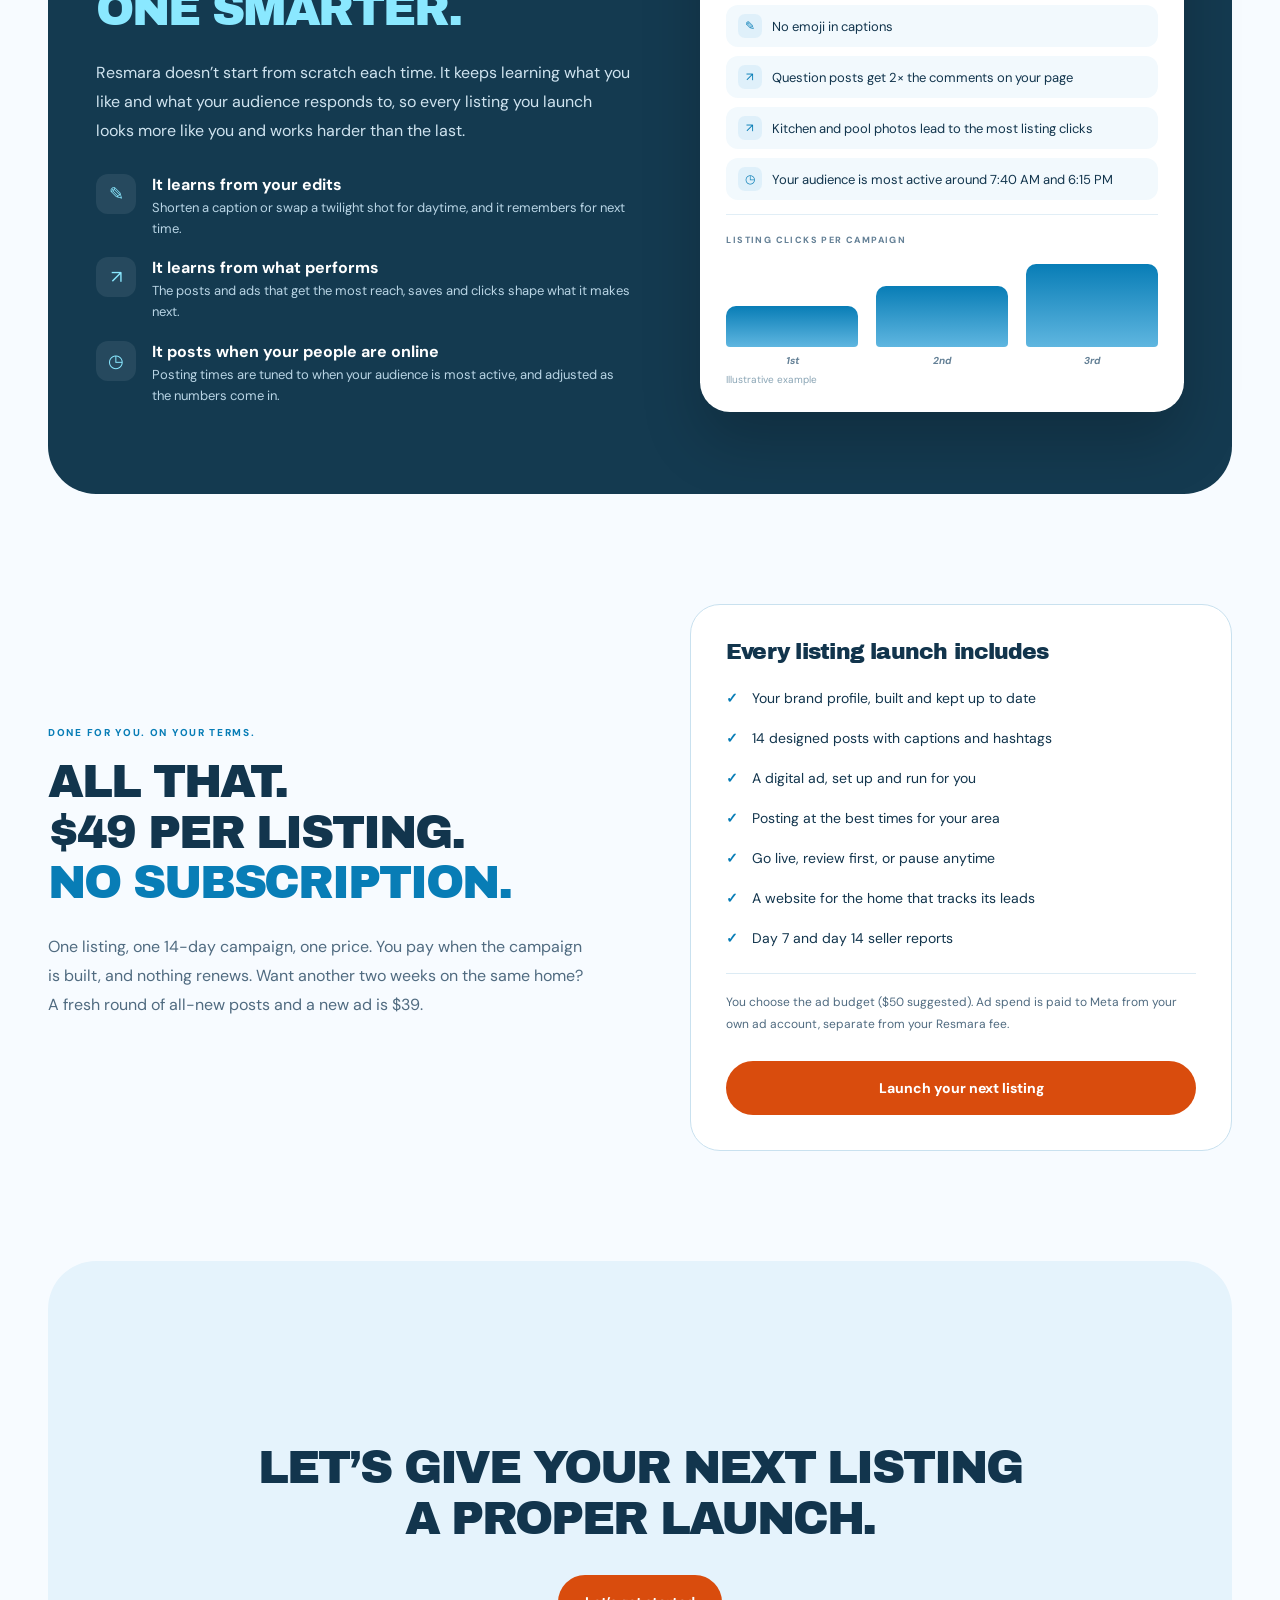
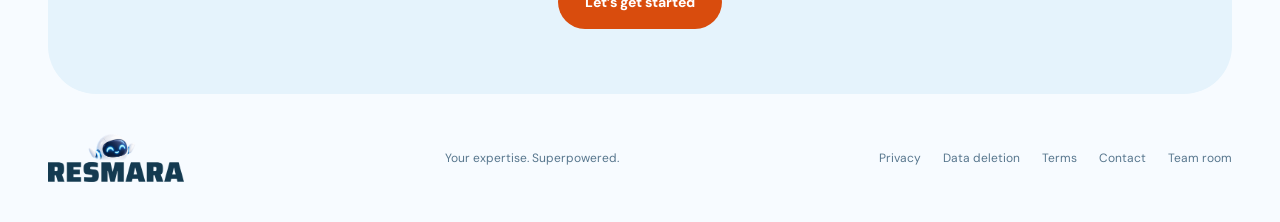
==== commit 37ccec77: "Clarity screen tracking: a heat map per dashboard screen, campaign stage and pop-up The whole agent " ====
--- a/static/index.html
+++ b/static/index.html
@@ -1 +1 @@
-<!doctype html><html lang="en"><head><meta charset="utf-8"><meta name="facebook-domain-verification" content="yqvp7zd2c6595pzzc0twkctr924ccj"><meta name="viewport" content="width=device-width,initial-scale=1"><meta name="description" content="Get a branded 14-day listing campaign, digital ads and seller-ready reports. One fee per property. No subscription."><!-- Private beta: keep the testing site out of search results until launch. Remove together with RESMARA_SIGNUP_EMAILS/RESMARA_SIGNUP_CODE. --><meta name="robots" content="noindex, nofollow, noarchive"><script>try{if(localStorage.getItem('resmara_theme')==='dark')document.documentElement.classList.add('dark')}catch(e){}</script><title>Resmara — Your listing gets attention. Your clients get you.</title><link rel="preconnect" href="https://fonts.googleapis.com"><link rel="stylesheet" href="https://fonts.googleapis.com/css2?family=Playfair+Display:ital,wght@0,500;0,600;1,500&family=Jost:wght@400;500&display=swap"><link rel="stylesheet" href="style.css"><link rel="stylesheet" href="homepage.css"></head><body><div id="app"></div><dialog id="modal"></dialog><script src="tags.js"></script><script src="sample.js"></script><script src="api.js"></script><script src="homepage.js"></script><script src="report.js"></script><script src="leads.js"></script><script src="listing-site.js"></script><script src="app.js"></script><script src="review.js"></script><script src="guide.js"></script><script src="showcase.js"></script><script src="billing.js"></script><script src="onboarding.js"></script><script src="help-kb.js"></script></body></html>
+<!doctype html><html lang="en"><head><meta charset="utf-8"><meta name="facebook-domain-verification" content="yqvp7zd2c6595pzzc0twkctr924ccj"><meta name="viewport" content="width=device-width,initial-scale=1"><meta name="description" content="Get a branded 14-day listing campaign, digital ads and seller-ready reports. One fee per property. No subscription."><!-- Private beta: keep the testing site out of search results until launch. Remove together with RESMARA_SIGNUP_EMAILS/RESMARA_SIGNUP_CODE. --><meta name="robots" content="noindex, nofollow, noarchive"><script>try{if(localStorage.getItem('resmara_theme')==='dark')document.documentElement.classList.add('dark')}catch(e){}</script><title>Resmara — Your listing gets attention. Your clients get you.</title><link rel="preconnect" href="https://fonts.googleapis.com"><link rel="stylesheet" href="https://fonts.googleapis.com/css2?family=Playfair+Display:ital,wght@0,500;0,600;1,500&family=Jost:wght@400;500&display=swap"><link rel="stylesheet" href="style.css"><link rel="stylesheet" href="homepage.css"></head><body><div id="app"></div><dialog id="modal"></dialog><script src="tags.js"></script><script src="sample.js"></script><script src="api.js"></script><script src="homepage.js"></script><script src="report.js"></script><script src="leads.js"></script><script src="listing-site.js"></script><script src="app.js"></script><script src="review.js"></script><script src="guide.js"></script><script src="showcase.js"></script><script src="billing.js"></script><script src="onboarding.js"></script><script src="help-kb.js"></script><script src="screens.js"></script></body></html>
--- a/static/homepage.css
+++ b/static/homepage.css
@@ -924,7 +924,7 @@
 html.dark .shell .side-nav button.active{background:#13283a!important;color:#fff!important}
 html.dark .shell button.alt,html.dark .shell .theme-toggle{background:#13283a!important;color:#d6e6f1!important;border-color:#23425a!important}
 html.dark .shell h1,html.dark .shell h2,html.dark .shell h3,html.dark .shell b,html.dark .shell strong,html.dark .shell label{color:#f2f8fc!important}
-html.dark .shell p,html.dark .shell .fine,html.dark .shell .small,html.dark .shell span:not(.nav-badge):not(.pill):not(.eyebrow){color:#9db6c8}
+html.dark .shell p,html.dark .shell .fine,html.dark .shell .small,html.dark .shell span:not(.nav-badge):not(.pill):not(.eyebrow){color:#fff}
 html.dark .shell .card,html.dark .shell .panel,html.dark .shell .stat,html.dark .shell article,html.dark .shell .day,html.dark .shell .ticket,html.dark .shell .meta-card,html.dark .shell [class*="-card"]:not(.theme-toggle){background:#13283a!important;border-color:#23425a!important;color:#d6e6f1}
 html.dark .shell .card-body,html.dark .shell .tabs,html.dark .shell .welcome+div{background:transparent}
 html.dark .shell input,html.dark .shell select,html.dark .shell textarea{background:#0f2231!important;border-color:#2a4a63!important;color:#eef6fb!important}
@@ -939,8 +939,6 @@
 html.dark .shell .leads-list li.done .lead-tick{background:#173a2a!important;color:#7fd9a3!important}
 html.dark .shell .leads-empty{background:#0f2231;color:#9db6c8}
 html.dark .shell .lead-add{color:#6cc4ee!important}
-html.dark #modal{background:#13283a;color:#d6e6f1;border-color:#23425a}
-html.dark #modal h2,html.dark #modal b,html.dark #modal label{color:#f2f8fc}
 html.dark .shell .camp-tabs{background:#13283a!important}
 html.dark .shell .camp-tabs button{color:#9db6c8!important}
 html.dark .shell .camp-tabs button.on{background:#2d6a92!important;color:#fff!important}
@@ -976,9 +974,6 @@
 .until-sold-quote{background:#143a50;border-radius:10px;padding:14px 18px}
 .until-sold-quote .eyebrow{color:#a2c9de}
 .until-sold-quote p{color:#fff;margin:6px 0 0;font-weight:600;line-height:1.5}
-html.dark #modal .until-sold-list{color:#c3d6e4}
-html.dark #modal .until-sold-list b{color:#f2f8fc}
-html.dark #modal .until-sold-quote{background:#0c1d2b}
 
 /* Listing photos (campaign not built yet) */
 .campaign-photos .campaign-step-title{margin-bottom:6px!important}
@@ -1103,3 +1098,336 @@
 html.dark .shell .lsite input,html.dark .shell .lsite textarea{background:#fff!important;color:#222!important;border-color:rgba(0,0,0,.15)!important}
 html.dark .shell .lsite .ls-initials{color:#fff!important}
 html.dark .shell .lsite .ls-hero-text p{color:#fff!important}
+
+/* ===== Live campaign sections open and close ===== */
+.fold-head{cursor:pointer;width:100%;user-select:none}
+.fold-head:focus-visible{outline:2px solid #d94c0d;outline-offset:4px;border-radius:8px}
+.leads-head>div{flex:1;min-width:0}
+.live-cal summary.fold-head{pointer-events:auto!important}
+.fold-chev{margin-left:auto;flex:none;width:11px;height:11px;border-right:3px solid #12354d;border-bottom:3px solid #12354d;transform:translateY(3px) rotate(-135deg);transition:transform .2s;margin-right:6px}
+.fold.folded .fold-chev{transform:translateY(-3px) rotate(45deg)}
+.fold.folded>*:not(.leads-head):not(summary):not(.fold-head){display:none!important}
+.fold.folded .leads-head .fine,.fold.folded .leads-head-btns{display:none!important}
+.fold.folded .leads-head{margin-bottom:0}
+.fold.folded h2.campaign-step-title{margin-bottom:0!important}
+html.dark .shell .fold-chev{border-color:#fff}
+
+/* ===== Text colour standard: text is dark blue or white, never light blue ===== */
+/* Light mode */
+.camp-tabs button{color:#12354d!important}
+.camp-tabs button.on{color:#fff!important}
+.pill.phase-active{color:#12354d}
+.review-month-ad,.review-calendar .review-month-ad{color:#12354d!important}
+/* Dark mode */
+html.dark .shell .camp-tabs button,html.dark .shell .camp-tabs button.on{color:#fff!important}
+html.dark .shell .camp-tabs button span{background:#cfe3ef!important;color:#12354d!important}
+html.dark .shell .camp-tabs button.on span{background:#d94c0d!important;color:#fff!important}
+html.dark .shell .pill.phase-active{background:#e2f0f8!important;color:#12354d!important}
+html.dark .shell .side-nav button{color:#fff!important}
+html.dark .shell .campaign-step-title>span:not(.lead-count):not(.fold-chev){background:#2d6a92!important;color:#fff!important}
+html.dark .shell .campaign-step-title>span.lead-count{color:#fff!important}
+html.dark .shell .leads-group,html.dark .shell .lead-body small,html.dark .shell .lead-body small.lead-contact,html.dark .shell .lead-add,html.dark .shell .lead-where{color:#fff!important}
+html.dark .shell .lp-stats small,html.dark .shell .lp-bar{color:#fff!important}
+html.dark .shell .pr-pick small,html.dark .shell .pr-pick:not(.off) small{color:#fff!important}
+html.dark .shell .video-note,html.dark .shell .review-calendar p{color:#fff!important}
+html.dark .shell .review-month-weekdays,html.dark .shell .review-month-weekdays span,html.dark .shell .review-month-date{color:#fff!important}
+html.dark .shell .review-month-grid{border-color:#fff!important}
+html.dark .shell .review-month-week{border-top-color:#fff!important;background:repeating-linear-gradient(to right,#13283a 0 calc(100% / 7 - 1px),#fff calc(100% / 7 - 1px) calc(100% / 7))!important}
+html.dark .shell .review-month-ad{background:#d8effd!important;color:#12354d!important}
+/* Left menu: Resmara dark blue in light mode, white in dark mode */
+.shell .side-nav button,.shell .side-nav button.active{color:#12354d!important}
+html.dark .shell .side-nav button,html.dark .shell .side-nav button.active{color:#fff!important}
+/* The chevron is a plain mark, not a numbered bubble */
+.campaign-step-title>span.fold-chev,html.dark .shell .campaign-step-title>span.fold-chev{display:block;width:11px;height:11px;background:none!important;border-radius:0;border-right:3px solid #12354d;border-bottom:3px solid #12354d;place-items:initial}
+html.dark .shell .campaign-step-title>span.fold-chev{border-color:#fff}
+html.dark .shell .live-cal summary.campaign-step-title{color:#fff!important}
+html.dark .shell .review-month-cell:not(.outside-month),html.dark .shell .review-month-date:not(.outside-month){background:transparent!important}
+/* Section headings: one lighter weight everywhere, and the live sections share one frame so the
+   numbers and chevrons line up straight down the page, open or closed */
+h2.campaign-step-title,summary.campaign-step-title,.campaign-step-title{font-family:'Archivo Black','Arial Black',sans-serif!important;font-weight:400!important;font-size:24px!important;letter-spacing:-.4px!important;line-height:1.2!important}
+.fold{padding:22px 26px!important;margin:0 0 20px!important}
+.fold .campaign-step-title{margin:0 0 8px!important;padding:0!important;gap:12px!important}
+.fold.folded .campaign-step-title{margin:0!important}
+.fold .leads-head{margin:0 0 8px}
+.fold .fold-chev{margin:0 6px 0 auto!important}
+
+/* Withdrawn posts */
+.withdrawn-note{align-self:center;font-size:14px;font-weight:700;color:#12354d}
+.review-calendar .review-calendar-post.is-withdrawn{opacity:.5}
+.review-calendar .review-calendar-post.is-withdrawn b{text-decoration:line-through}
+/* Homepage problem block: the 30-second video sits in the right column, sized to the space */
+.home-problem-video{display:flex;justify-content:center;align-items:center}
+.home-problem-video video{display:block;height:min(620px,72vh);width:auto;max-width:100%;aspect-ratio:9/16;object-fit:cover;border-radius:28px;background:#e8f3fa;box-shadow:0 24px 60px rgba(18,53,77,.18)}
+@media(max-width:700px){.home-problem-video video{height:auto;width:100%;max-width:360px}}
+/* Problem block: dark blue like "What makes Resmara different", with a smaller video */
+.home-workload:not(.home-link-band){background:#143a50}
+.home-workload:not(.home-link-band) h2{color:#fff!important}
+.home-workload:not(.home-link-band) h2 span{color:#8ae8ff!important}
+.home-workload:not(.home-link-band) p{color:#cfe3ef!important}
+.home-workload:not(.home-link-band) .home-kicker{color:#8ae8ff}
+.home-workload:not(.home-link-band) .home-workload-inner{padding-top:64px;padding-bottom:64px}
+.home-problem-video video{height:min(460px,62vh);box-shadow:0 24px 60px rgba(0,0,0,.35);background:#0f2a3c}
+@media(max-width:700px){.home-problem-video video{height:auto;width:100%;max-width:240px}}
+/* Play button over the homepage video: nothing plays until it is clicked */
+.home-problem-video{position:relative;width:max-content;max-width:100%;margin:0 auto}
+.hpv-play{position:absolute;left:50%;top:50%;transform:translate(-50%,-50%);width:78px;height:78px;padding:0!important;border:0!important;border-radius:50%!important;background:#d94c0d!important;box-shadow:0 10px 30px rgba(0,0,0,.35)!important;cursor:pointer;display:grid;place-items:center}
+.hpv-play:hover{background:#bd400b!important}
+.hpv-play span{display:block;width:0;height:0;margin-left:6px;border-top:15px solid transparent;border-bottom:15px solid transparent;border-left:24px solid #fff}
+.hpv-play[hidden]{display:none}
+
+/* Meta account issue: red box at the top of the dashboard and campaign pages */
+.meta-issue{background:#fde9df;color:#12354d;border:1px solid #f6cdb8;border-radius:16px;padding:20px 24px;margin:0 0 20px}
+.meta-issue .meta-issue-title{display:block;font-size:17px;color:#b9420b!important}
+.meta-issue ul{margin:8px 0 6px;padding-left:20px}
+.meta-issue li,.meta-issue p{color:#12354d!important;font-size:14px;line-height:1.55}
+.meta-issue p{margin:6px 0 14px}
+.meta-issue-actions{display:flex;gap:10px;flex-wrap:wrap}
+.meta-issue-actions .mi-btn{border:0!important;border-radius:999px!important;font-weight:700;font-size:15px!important;height:46px;padding:0 24px!important;min-height:0!important;min-width:180px;width:auto!important;background:#12354d!important;color:#fff!important;cursor:pointer}
+.meta-issue-actions .mi-btn.mi-main{background:#d94c0d!important}
+.meta-issue-actions .mi-btn:hover{filter:brightness(1.12)}
+html.dark .shell .meta-issue{background:#3a2520;border-color:#6b3a2a}html.dark .shell .meta-issue li,html.dark .shell .meta-issue p{color:#fff!important}html.dark .shell .meta-issue .meta-issue-title{color:#ffb38f!important}
+html.dark .shell .meta-issue .meta-issue-book{color:#b3261e!important}
+
+/* Instagram switch pop-up */
+.ig-switch-btn{display:inline-block;margin-left:6px;padding:3px 10px;border:0;border-radius:999px;background:#d94c0d;color:#fff;font:600 12px/1.5 inherit;cursor:pointer;vertical-align:1px}
+.ig-switch-btn:hover{background:#b93f09}
+.meta-issue .ig-switch-btn{background:#fff;color:#b3261e}
+.ig-switch-facts{display:grid;grid-template-columns:1fr 1fr;gap:8px;margin:14px 0}
+.ig-switch-facts>div{background:#eef5f8;border-radius:10px;padding:10px 12px;font-size:14px;color:#12354d}
+.ig-switch-steps{list-style:none;padding:0;margin:14px 0;display:grid;gap:10px}
+.ig-switch-steps li{display:flex;gap:12px;align-items:flex-start;color:#12354d}
+.ig-switch-steps li>span{flex:0 0 26px;height:26px;border-radius:50%;background:#12354d;color:#fff;display:grid;place-items:center;font-weight:700;font-size:13px}
+.ig-switch-go{display:flex;gap:10px;flex-wrap:wrap;justify-content:flex-end}
+a.ig-switch-open{text-decoration:none;display:inline-flex;align-items:center}
+html.dark .ig-switch-facts>div{background:#143a50;color:#fff}
+html.dark .ig-switch-steps li{color:#fff}
+html.dark .ig-switch-steps li>span{background:#fff;color:#12354d}
+@media(max-width:560px){.ig-switch-facts{grid-template-columns:1fr}}
+#modal a.ig-switch-open{background:#d94c0d;color:#fff!important;border-radius:999px;padding:12px 20px;font-weight:600;font-size:15px}
+#modal a.ig-switch-open:hover{background:#b93f09}
+#modal .modal-actions button.ig-switch-btn,#modal button.ig-switch-btn{padding:3px 12px!important;font-size:12px!important;min-height:0!important;margin:4px 0 0 6px;width:auto}
+
+/* Setup page: the homepage's own step cards, number bubbles and buttons */
+.home-setup{display:grid;grid-template-columns:1.2fr 1fr;gap:40px;align-items:center}
+@media(max-width:760px){.home-setup{grid-template-columns:1fr}}
+.sg-check{list-style:none;padding:0;margin:16px 0 24px;display:grid;gap:8px}
+.sg-check li{display:flex;align-items:center;gap:10px;color:#12354d}
+.sg-tag{display:inline-block;padding:2px 10px;border-radius:999px;background:#12354d;color:#fff;font-size:12px;font-weight:600}
+.sg-tag.req{background:#d94c0d}
+html.dark .sg-check li{color:#fff}
+.sg-need{grid-template-columns:repeat(3,minmax(0,1fr))!important;margin-top:34px}
+.sg-need li:not(:last-child)::after{display:none}
+.sg-need a,.sg-card a:not(.home-primary){color:#087db6;font-size:13px;font-weight:700;margin-top:auto}
+.sg-grid{list-style:none;margin:34px 0 0;padding:0;display:grid;grid-template-columns:repeat(2,minmax(0,1fr));gap:18px}
+.sg-card{background:#fff;border:1px solid #cfe3ef;border-radius:28px;padding:30px 28px 28px;display:flex;flex-direction:column;scroll-margin-top:24px}
+.sg-card small{display:block;margin-top:18px;font-size:9px;letter-spacing:1.5px;font-weight:800;color:#648096}
+.sg-card h3{font-family:'DM Sans',sans-serif!important;font-weight:800!important;font-size:21px;letter-spacing:-.6px;margin:8px 0 10px;color:#12354d}
+.sg-card>p{font-size:14px!important;line-height:1.65!important;margin:0 0 14px}
+.sg-steps{margin:0 0 14px;padding-left:20px;color:#12354d;font-size:14px;line-height:1.6}
+.sg-steps li{margin:0 0 6px;padding-left:4px}
+.sg-note{font-size:13px!important;color:#12354d;background:#eef5f8;border-radius:14px;padding:10px 14px;margin:0 0 16px!important}
+.sg-btn{align-self:flex-start;margin-top:auto;display:inline-flex;align-items:center;border-radius:999px;text-decoration:none}
+@media(max-width:900px){.sg-need,.sg-grid{grid-template-columns:1fr!important}}
+html.dark .sg-card{background:#143a50;border-color:#1f4d68}
+html.dark .sg-card h3,html.dark .sg-steps,html.dark .sg-card small{color:#fff}
+html.dark .sg-note{background:#0f2f42;color:#fff}
+
+/* One side edge down the whole homepage: nothing (text, coloured boxes, cards) goes closer than
+   48px (about half an inch) to the window edge, and on wide screens everything sits in the same
+   1248px column. Coloured boxes sit on that edge and pad their own content 48px inside it.
+   Phones use 24px for both. */
+.marketing-home{--gutter:48px;--inner:48px;--edge:max(var(--gutter),calc((100% - 1248px)/2))}
+.marketing-home>header.home-nav,.marketing-home .home-hero,.marketing-home>main>section.home-section,.marketing-home>footer.home-footer{max-width:none!important;padding-left:var(--edge)!important;padding-right:var(--edge)!important}
+.marketing-home .home-workload,.marketing-home .home-results,.marketing-home .home-learn,.marketing-home .home-finish{margin-left:var(--edge)!important;margin-right:var(--edge)!important;max-width:none!important}
+.marketing-home .home-workload>.home-section,.marketing-home .home-results>.home-section,.marketing-home .home-learn>.home-section{max-width:none!important;padding-left:var(--inner)!important;padding-right:var(--inner)!important}
+.marketing-home .home-finish{padding-left:var(--inner)!important;padding-right:var(--inner)!important}
+@media(max-width:760px){.marketing-home{--gutter:24px;--inner:24px}}
+
+/* Phones: the link demo's long URL was stretching its grid column past the screen. */
+.home-link-layout>*{min-width:0}
+.home-link-demo input{min-width:0;width:100%;text-overflow:ellipsis}
+/* Top menu: dark blue text; the page you're on is underlined in orange. */
+.marketing-home .home-nav nav a{color:#12354d!important;text-decoration:none;font-size:14px;padding:6px 0;border-bottom:2px solid transparent}
+.marketing-home .home-nav nav a[aria-current]{border-bottom-color:#d94c0d}
+html.dark .marketing-home .home-nav nav a{color:#fff!important}
+.sg-grid>.sg-card:last-child:nth-child(odd){grid-column:1/-1}
+/* Homepage C: the sample listing website in a browser frame */
+.home-site{margin-top:90px}
+.home-site-preview{position:relative;background:#fff;border-radius:22px;box-shadow:0 20px 50px rgba(18,53,77,.10)}
+.home-site-preview .lp-frame{margin:0;border-radius:22px}
+.home-site-preview .lp-view{max-height:520px;position:relative}
+#modal .ig-switch-actions{justify-content:flex-start;gap:10px}
+.card{position:relative}.card-sample{position:absolute;top:14px;left:14px;z-index:2;background:#12354d;color:#fff;border-radius:999px;padding:6px 14px;font-size:13px;font-weight:700}
+/* New campaign page: launch details in two columns, the until-sold checkbox, one button */
+.campaign-scope .ls-grid.ls-two{grid-template-columns:repeat(2,minmax(0,1fr))!important}
+.until-sold-check{display:flex;gap:12px;align-items:flex-start;margin:18px 0 6px;padding:16px 18px;background:#eef5f8;border-radius:14px;color:#12354d;font-size:14px;line-height:1.55;cursor:pointer}
+.until-sold-check input{width:20px;height:20px;margin-top:2px;flex:0 0 20px;accent-color:#d94c0d}
+.until-sold-check a{color:#12354d;text-decoration:underline;font-weight:600}
+.ls-links{margin-top:10px!important}
+.scope-locked .scope-change{margin-left:14px;color:#12354d;text-decoration:underline;font-size:14px}
+.draft-reports{display:none}
+html.dark .until-sold-check{background:#143a50;color:#fff}
+html.dark .until-sold-check a,html.dark .scope-locked .scope-change{color:#fff}
+@media(max-width:760px){.campaign-scope .ls-grid.ls-two{grid-template-columns:1fr!important}}
+/* PR #17 (Adam, 21 Nov): the problem block reads like the "What makes Resmara different" block:
+   text and video sit together as one tidy pair, and the video is a little bigger. */
+.home-workload:not(.home-link-band) .home-workload-inner{grid-template-columns:minmax(0,540px) auto;justify-content:center;gap:72px}
+.home-workload:not(.home-link-band) .home-workload p{max-width:540px}
+.home-workload:not(.home-link-band) .home-problem-video{margin:0}
+.home-workload:not(.home-link-band) .home-problem-video video{height:min(560px,72vh)}
+@media(max-width:1000px){.home-workload:not(.home-link-band) .home-workload-inner{grid-template-columns:1fr;gap:36px}.home-workload:not(.home-link-band) .home-problem-video{margin:0 auto}}
+/* PR #17 (Adam, 21 Nov): campaign cards. Staged = paid for, not launched yet. Run until sold is a
+   tag on the photo once it's on (it's switched on from the campaign page), not a card button. */
+.pill.phase-staged{background:#d94c0d;color:#fff}
+html.dark .shell .pill.phase-staged{background:#d94c0d!important;color:#fff!important}
+.card-flags{position:absolute;top:12px;right:12px;z-index:2;display:flex;flex-direction:column;align-items:flex-end;gap:6px}
+.card-flags .card-leads{position:static}
+.card-until-sold{background:#fff;color:#12354d;border-radius:999px;padding:6px 12px;font-size:12px;font-weight:700;box-shadow:0 4px 12px rgba(18,53,77,.18)}
+html.dark .shell .card-pause:not(.resume){background:#e2f0f8!important;color:#12354d!important}
+html.dark .shell .card-until-sold{background:#fff!important;color:#12354d!important}
+/* PR #17 (Adam, 21 Nov): launch details. Run it until it sells is the navy box from the live site:
+   two buttons while it's off; once it's on they go and a white box on the right confirms it. */
+.campaign-scope .until-sold{display:grid;grid-template-columns:1fr;gap:20px;align-items:center}
+.campaign-scope .until-sold.is-on{grid-template-columns:minmax(0,1fr) minmax(220px,300px)}
+.until-sold-copy .until-sold-line:last-child{margin-bottom:0}
+.until-sold-on-box{background:#fff;border-radius:12px;padding:18px 20px;display:flex;flex-direction:column;align-items:flex-start;gap:8px}
+.until-sold-on-box b,.until-sold-on-box span{color:#12354d!important}
+.until-sold-on-box b{font-size:16px}
+.until-sold-on-box span{font-size:13px;line-height:1.45}
+button.until-sold-off{background:#e2f0f8!important;color:#12354d!important;border:0!important;border-radius:999px!important;padding:8px 16px!important;font-weight:700;width:auto!important;min-height:0!important;margin-top:4px}
+html.dark .shell .until-sold-on-box{background:#fff!important}
+html.dark .shell .until-sold-on-box b,html.dark .shell .until-sold-on-box span{color:#12354d!important}
+.campaign-scope .scope-form-actions{margin-top:22px}
+@media(max-width:700px){.campaign-scope .until-sold.is-on{grid-template-columns:1fr}}
+/* PR #17 (Adam, 21 Nov): the top of the campaign calendar. One instruction box, then the facts
+   (dates, the ad, times) on one tidy row, instead of loose small print. */
+.cal-guide{background:#e2f0f8;border-radius:14px;padding:18px 22px;margin:4px 0 16px;color:#12354d}
+.cal-guide>b{display:block;font-size:17px;color:#12354d}
+.cal-guide ul{margin:8px 0 8px;padding-left:20px}
+.cal-guide li,.cal-guide p{color:#12354d;font-size:14px;line-height:1.55}
+.cal-guide p{margin:0}
+.cal-facts{display:grid;grid-template-columns:repeat(3,minmax(0,1fr));gap:12px;margin:0 0 16px}
+.cal-facts>div{border:1px solid #c7e2f2;border-radius:12px;padding:12px 14px;background:#fff}
+.cal-facts span{display:block;font-size:11px;font-weight:800;letter-spacing:1.2px;text-transform:uppercase;color:#12354d;opacity:.7;margin-bottom:4px}
+.cal-facts b{font-size:14px;line-height:1.4;font-weight:600;color:#12354d}
+.cal-live-note{margin:4px 0 14px}
+html.dark .shell .cal-guide{background:#e2f0f8!important}
+html.dark .shell .cal-guide *{color:#12354d!important}
+html.dark .shell .cal-facts>div{background:#12354d!important;border-color:#2d6a92!important}
+html.dark .shell .cal-facts span,html.dark .shell .cal-facts b{color:#fff!important}
+@media(max-width:800px){.cal-facts{grid-template-columns:1fr}}
+html.dark .shell .panel .cal-guide p,html.dark .shell .panel .cal-guide li,html.dark .shell .panel .cal-guide b,html.dark .shell details.panel .cal-guide p{color:#12354d!important}
+/* Step header records (✓ Goes live…, ✓ Calendar approved…): dark blue, white in dark mode. */
+.campaign-step-title small{color:#12354d!important;font-weight:700}
+html.dark .shell .campaign-step-title small{color:#fff!important}
+/* PR #17 (Adam, 21 Nov): Ready to go live = approved and launched, waiting for its go-live date.
+   Live campaign pages show the go-live date and approval time at the far right of the address. */
+.pill.phase-ready{background:#12354d;color:#fff}
+html.dark .shell .pill.phase-ready{background:#fff!important;color:#12354d!important}
+.review-heading.has-stamp{display:flex;align-items:center;justify-content:space-between;gap:20px;flex-wrap:wrap}
+.campaign-stamp{display:flex;flex-direction:column;align-items:flex-end;gap:2px;text-align:right}
+.campaign-stamp b{font-size:16px;color:#12354d}
+.campaign-stamp span{font-size:13px;color:#12354d}
+html.dark .shell .campaign-stamp b,html.dark .shell .campaign-stamp span{color:#fff!important}
+@media(max-width:700px){.campaign-stamp{align-items:flex-start;text-align:left}}
+/* PR #17 (Adam, 21 Nov): campaign leads. Lead totals by source at the top (they never go down),
+   dark blue group labels, "Mark as contacted", and a note per lead. */
+.lead-totals{display:grid;grid-template-columns:repeat(4,minmax(0,1fr));gap:10px;margin:6px 0 4px}
+.lead-totals>div{background:#e2f0f8;border-radius:12px;padding:12px 14px}
+.lead-totals>div:first-child{background:#12354d}
+.lead-totals b{display:block;font:800 26px/1.1 'Archivo Black','DM Sans',sans-serif;color:#12354d}
+.lead-totals span{display:block;font-size:12px;font-weight:700;color:#12354d;margin-top:4px}
+.lead-totals>div:first-child b,.lead-totals>div:first-child span{color:#fff}
+.lead-totals-note{margin:4px 0 6px!important}
+.leads-group{color:#12354d!important}
+.lead-note{margin:8px 0 0!important;background:#e2f0f8;border-radius:10px;padding:8px 12px;font-size:13px;color:#12354d}
+.lead-note b{font-size:11px;letter-spacing:1px;text-transform:uppercase;margin-right:6px}
+.lead-note-edit{margin-top:8px}
+.lead-note-edit textarea{width:100%;border:1px solid #c7e2f2;border-radius:10px;padding:8px 10px;font:inherit;font-size:13px;color:#12354d;resize:vertical}
+.lead-note-btns{display:flex;gap:8px;margin-top:6px}
+.lead-note-btns .campaign-primary{width:auto;margin:0;padding:8px 16px;font-size:13px;min-height:0}
+button.lead-note-btn,button.lead-note-cancel{background:#e2f0f8!important;color:#12354d!important;border:0!important;font-size:12px!important;padding:8px 12px!important;min-height:0!important;width:auto!important}
+.leads-list li.done .lead-tick{background:#12354d!important;color:#fff!important}
+html.dark .shell .lead-totals>div{background:#1d3a50!important}
+html.dark .shell .lead-totals>div:first-child{background:#fff!important}
+html.dark .shell .lead-totals b,html.dark .shell .lead-totals span{color:#fff!important}
+html.dark .shell .lead-totals>div:first-child b,html.dark .shell .lead-totals>div:first-child span{color:#12354d!important}
+html.dark .shell .leads-group{color:#fff!important}
+html.dark .shell .lead-note{background:#1d3a50!important;color:#fff!important}
+html.dark .shell .leads-list li.done .lead-tick{background:#fff!important;color:#12354d!important}
+@media(max-width:700px){.lead-totals{grid-template-columns:1fr 1fr}}
+.lead-body small:not(.lead-contact),.lead-add,.lead-where{color:#12354d!important}
+.lead-where{opacity:.75}
+html.dark .shell button.lead-note-btn,html.dark .shell button.lead-note-cancel{background:#1d3a50!important;color:#fff!important}
+/* Lead totals as the big dark blue box with small boxes inside; the first one is orange. */
+.lead-totals-box{background:#12354d;border-radius:18px;padding:18px 20px;margin:8px 0 6px}
+.lead-totals-title{display:block;font-size:11px;font-weight:800;letter-spacing:1.4px;color:#fff;margin-bottom:12px}
+.lead-totals-box .lead-totals{margin:0}
+.lead-totals-box .lead-totals>div{background:rgba(255,255,255,.08)!important}
+.lead-totals-box .lead-totals>div:first-child{background:#d94c0d!important}
+.lead-totals-box .lead-totals b,.lead-totals-box .lead-totals span{color:#fff!important}
+.lead-totals-box .lead-totals-note{margin:10px 0 0!important;color:#fff!important;font-size:12px;opacity:.85}
+html.dark .shell .lead-totals-box{background:#12354d!important;border:1px solid #2d6a92}
+/* PR #17 (Adam, 21 Nov): in dark mode, action buttons that were dark blue on dark blue are
+   orange with white text so they stand out. Navigation, the dark-mode switch, Sign out and the
+   tiles you pick from (calendar posts, reports, styles) keep their own looks. */
+html.dark .shell .sidebar button.alt{background:#13283a!important;color:#d6e6f1!important;border-color:#23425a!important}
+html.dark .shell .leads-list li.done .lead-tick{background:#fff!important;color:#12354d!important;border-color:#fff!important}
+html.dark .shell .lead-totals-box .lead-totals>div:first-child{background:#d94c0d!important}
+html.dark .shell .lead-totals-box .lead-totals>div:first-child b,html.dark .shell .lead-totals-box .lead-totals>div:first-child span{color:#fff!important}
+html.dark .shell .lead-totals-box .lead-totals>div:not(:first-child){background:rgba(255,255,255,.08)!important}
+/* PR #17 (Adam, 21 Nov): pop-ups look the same in dark mode as in light mode (light background,
+   dark blue text), and the calendar's post tiles stay light with dark blue text so they read as
+   something to click. */
+html.dark .shell .review-calendar-post{background:#e2f0f8!important;border-color:#c7e2f2!important;color:#12354d!important}
+html.dark .shell .review-calendar-post *{color:#12354d!important}
+/* Calendar report markers: one look. "View day 7 report" is the clickable one (opens the report);
+   "Day 14 report due" is just a label until that day. Same in dark mode. */
+.review-calendar-report{display:block;margin-top:6px}
+.cal-report-chip{display:inline-flex;align-items:center;gap:6px;background:#e2f0f8;color:#12354d!important;border:1px solid #c7e2f2;border-radius:999px;padding:4px 10px;font-size:11.5px;font-weight:700;line-height:1.3;width:auto;min-height:0}
+.cal-report-chip::before{content:'';width:7px;height:7px;border-radius:50%;background:#d94c0d;flex:none}
+button.cal-report-chip.is-ready{background:#fff!important;color:#12354d!important;border:1px solid #12354d!important;cursor:pointer;padding:4px 10px!important;margin:0!important;box-shadow:none!important}
+button.cal-report-chip.is-ready:hover{background:#12354d!important;color:#fff!important}
+html.dark .shell .cal-report-chip{background:#e2f0f8!important;color:#12354d!important;border-color:#c7e2f2!important}
+html.dark .shell button.cal-report-chip.is-ready{background:#fff!important;color:#12354d!important;border-color:#fff!important}
+/* PR #17 (Adam, 21 Nov): the property report keeps its light look in dark mode (it's a document
+   for the seller), like the pop-ups. Its Close button is white with dark blue text. */
+html.dark .shell article.pr-doc{background:#fff!important;color:#12354d!important;border-color:#c7e2f2!important}
+html.dark .shell .pr-doc :is(b,span,div,p,li,ol,figcaption,section,small,strong,h3,h4,em,td,th){color:#12354d!important}
+html.dark .shell .pr-doc .pr-head,html.dark .shell .pr-doc .pr-head :is(b,span,div,p,small,h2,h3){color:#fff!important}
+html.dark .shell .pr-doc .pr-label{color:#12354d!important}
+html.dark .shell button.pr-close{background:#fff!important;color:#12354d!important;border-color:#fff!important}
+html.dark .shell .pr-doc figure em{color:#fff!important}
+/* PR #17 (Adam, 21 Nov): calendar posts and the ad bar match, in light and dark mode: the ad's
+   light blue at rest, and the ad's lighter hover colour on hover (no filter, so both change alike). */
+.review-calendar .review-calendar-post,.review-calendar .review-month-ad,
+html.dark .shell .review-calendar .review-calendar-post,html.dark .shell .review-calendar .review-month-ad{background:#d8effd!important;color:#12354d!important;border-color:#d8effd!important;filter:none!important;transition:background .15s}
+.review-calendar .review-calendar-post *,html.dark .shell .review-calendar .review-calendar-post *{color:#12354d!important}
+.review-calendar .review-calendar-post:hover,.review-calendar .review-month-ad:hover,
+html.dark .shell .review-calendar .review-calendar-post:hover,html.dark .shell .review-calendar .review-month-ad:hover{background:#eef8ff!important;border-color:#eef8ff!important;filter:none!important}
+/* My Brand (PR #17, 21 Nov): font pickers and the unsaved-changes flag. */
+.mb-font{display:flex;align-items:center;gap:10px;margin:6px 0 14px}
+.mb-font span{font-size:12px;font-weight:700;color:#12354d;min-width:72px}
+.mb-font input{flex:1;border:1px solid #c7e2f2;border-radius:10px;padding:8px 10px;font:inherit;font-size:14px;color:#12354d;background:#fff}
+.mb-unsaved{background:#d94c0d;color:#fff!important;border-radius:999px;padding:4px 10px;font-size:12px;font-weight:700}
+html.dark .shell .mb-font span{color:#fff!important}
+html.dark .shell .mb-font input{background:#fff!important;color:#12354d!important}
+/* Font picker (My Brand): a drop-down in our style; each font is shown in its own typeface. */
+.mb-font{position:relative}
+button.mb-fontpick{flex:1;display:flex;align-items:center;justify-content:space-between;gap:10px;background:#fff!important;color:#12354d!important;border:1px solid #c7e2f2!important;border-radius:12px!important;padding:10px 14px!important;min-height:0!important;text-align:left;width:auto;box-shadow:none!important;filter:none!important}
+button.mb-fontpick b{font-size:18px;font-weight:600;color:#12354d}
+.mb-fontpick-chev{width:9px;height:9px;border-right:2.5px solid #12354d;border-bottom:2.5px solid #12354d;transform:translateY(-3px) rotate(45deg);flex:none}
+.mb-fontlist{position:fixed;z-index:1000;background:#fff;border:1px solid #c7e2f2;border-radius:16px;box-shadow:0 18px 40px rgba(18,53,77,.18);padding:10px}
+.mb-fontsearch{width:100%;border:1px solid #c7e2f2;border-radius:10px;padding:9px 12px;font:inherit;font-size:14px;color:#12354d;margin-bottom:8px;box-sizing:border-box}
+.mb-fontopts{max-height:320px;overflow-y:auto;display:grid;gap:4px}
+button.mb-fontopt{display:block;width:100%;text-align:left;background:#fff!important;color:#12354d!important;border:0!important;border-radius:10px!important;padding:8px 12px!important;min-height:0!important;box-shadow:none!important;filter:none!important}
+button.mb-fontopt:hover{background:#e2f0f8!important}
+button.mb-fontopt.on{background:#12354d!important}
+button.mb-fontopt.on b,button.mb-fontopt.on span{color:#fff!important}
+button.mb-fontopt b{display:block;font-size:13px;font-weight:700;color:#12354d;font-family:'DM Sans',sans-serif}
+button.mb-fontopt span{display:block;font-size:20px;line-height:1.3;color:#12354d;margin-top:2px}
+button.mb-fontopt.use span{font-size:12px;font-family:'DM Sans',sans-serif}
+html.dark .mb-fontlist,html.dark button.mb-fontopt:not(.on),html.dark .shell button.mb-fontpick{background:#fff!important}
+html.dark .mb-fontlist *,html.dark .shell button.mb-fontpick *{color:#12354d!important}
+html.dark button.mb-fontopt.on *{color:#fff!important}
+html.dark .shell .mb-fontpick-chev{border-color:#12354d!important}
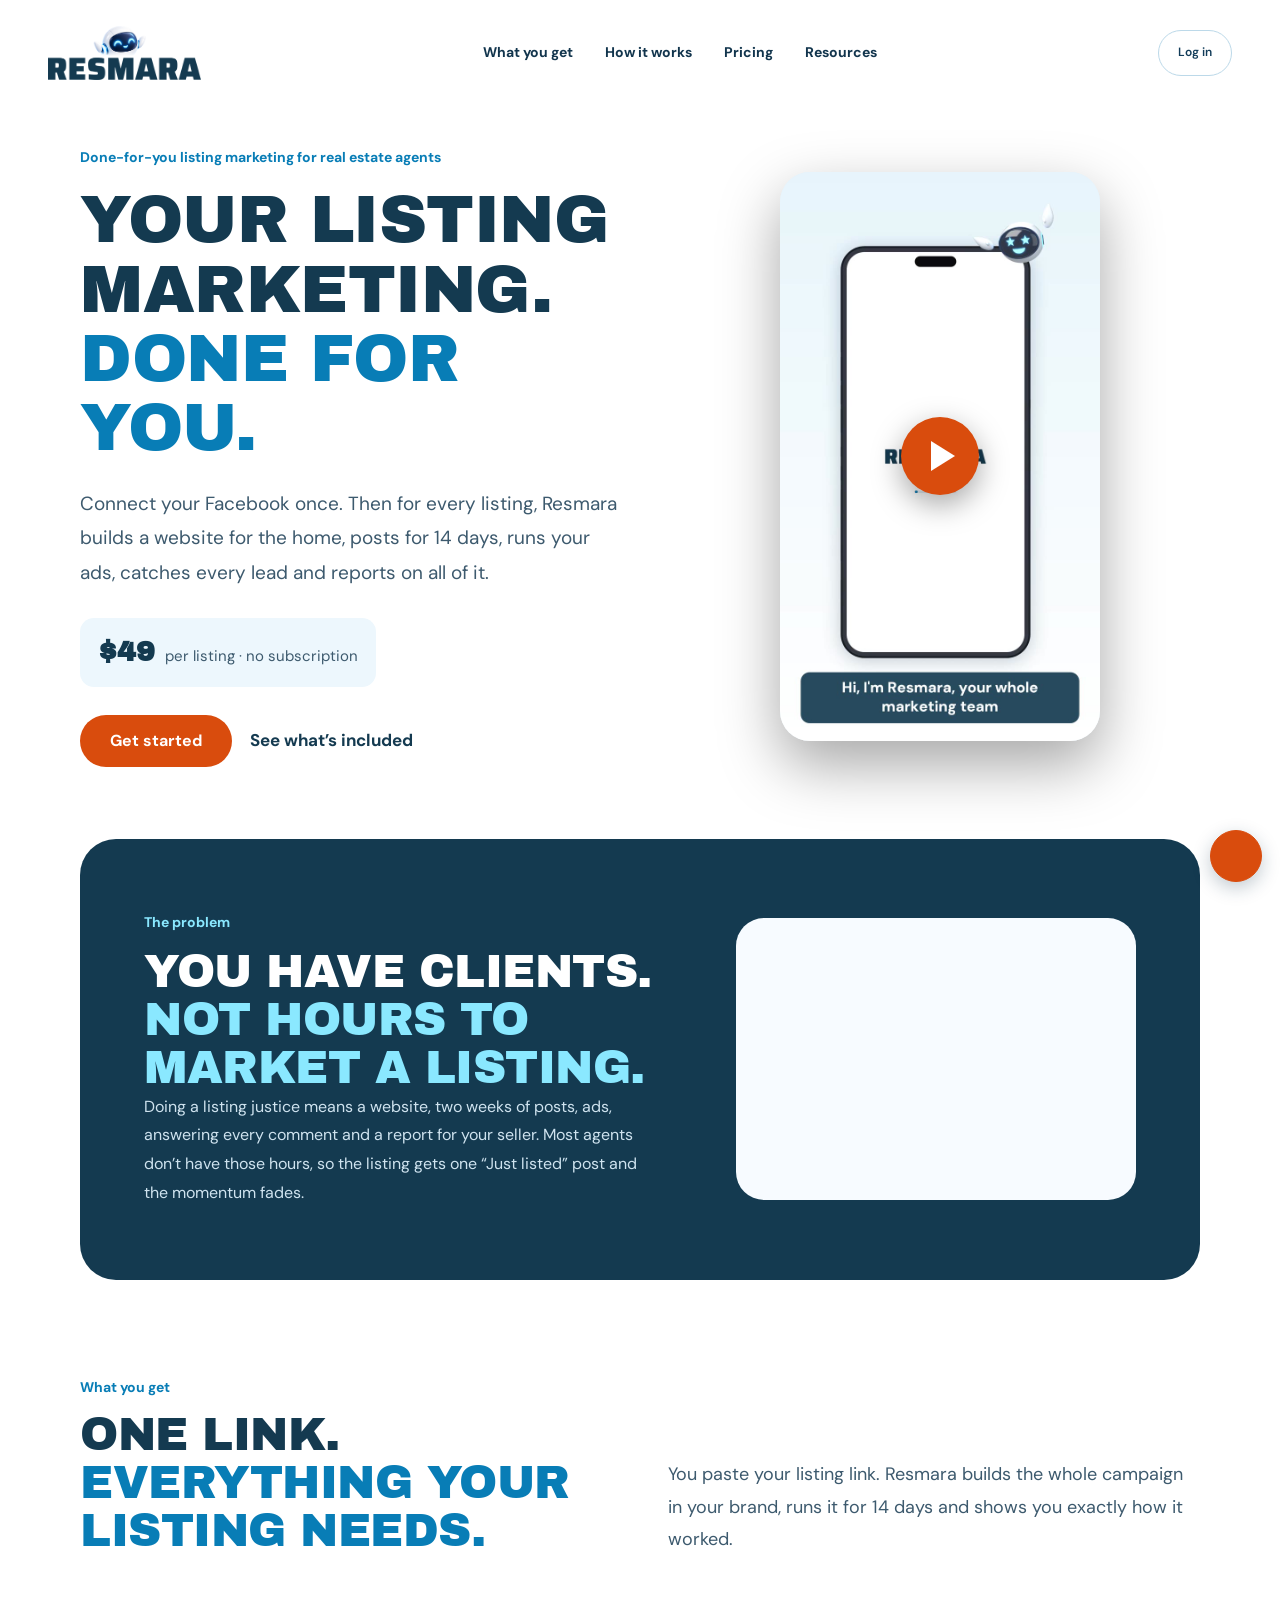
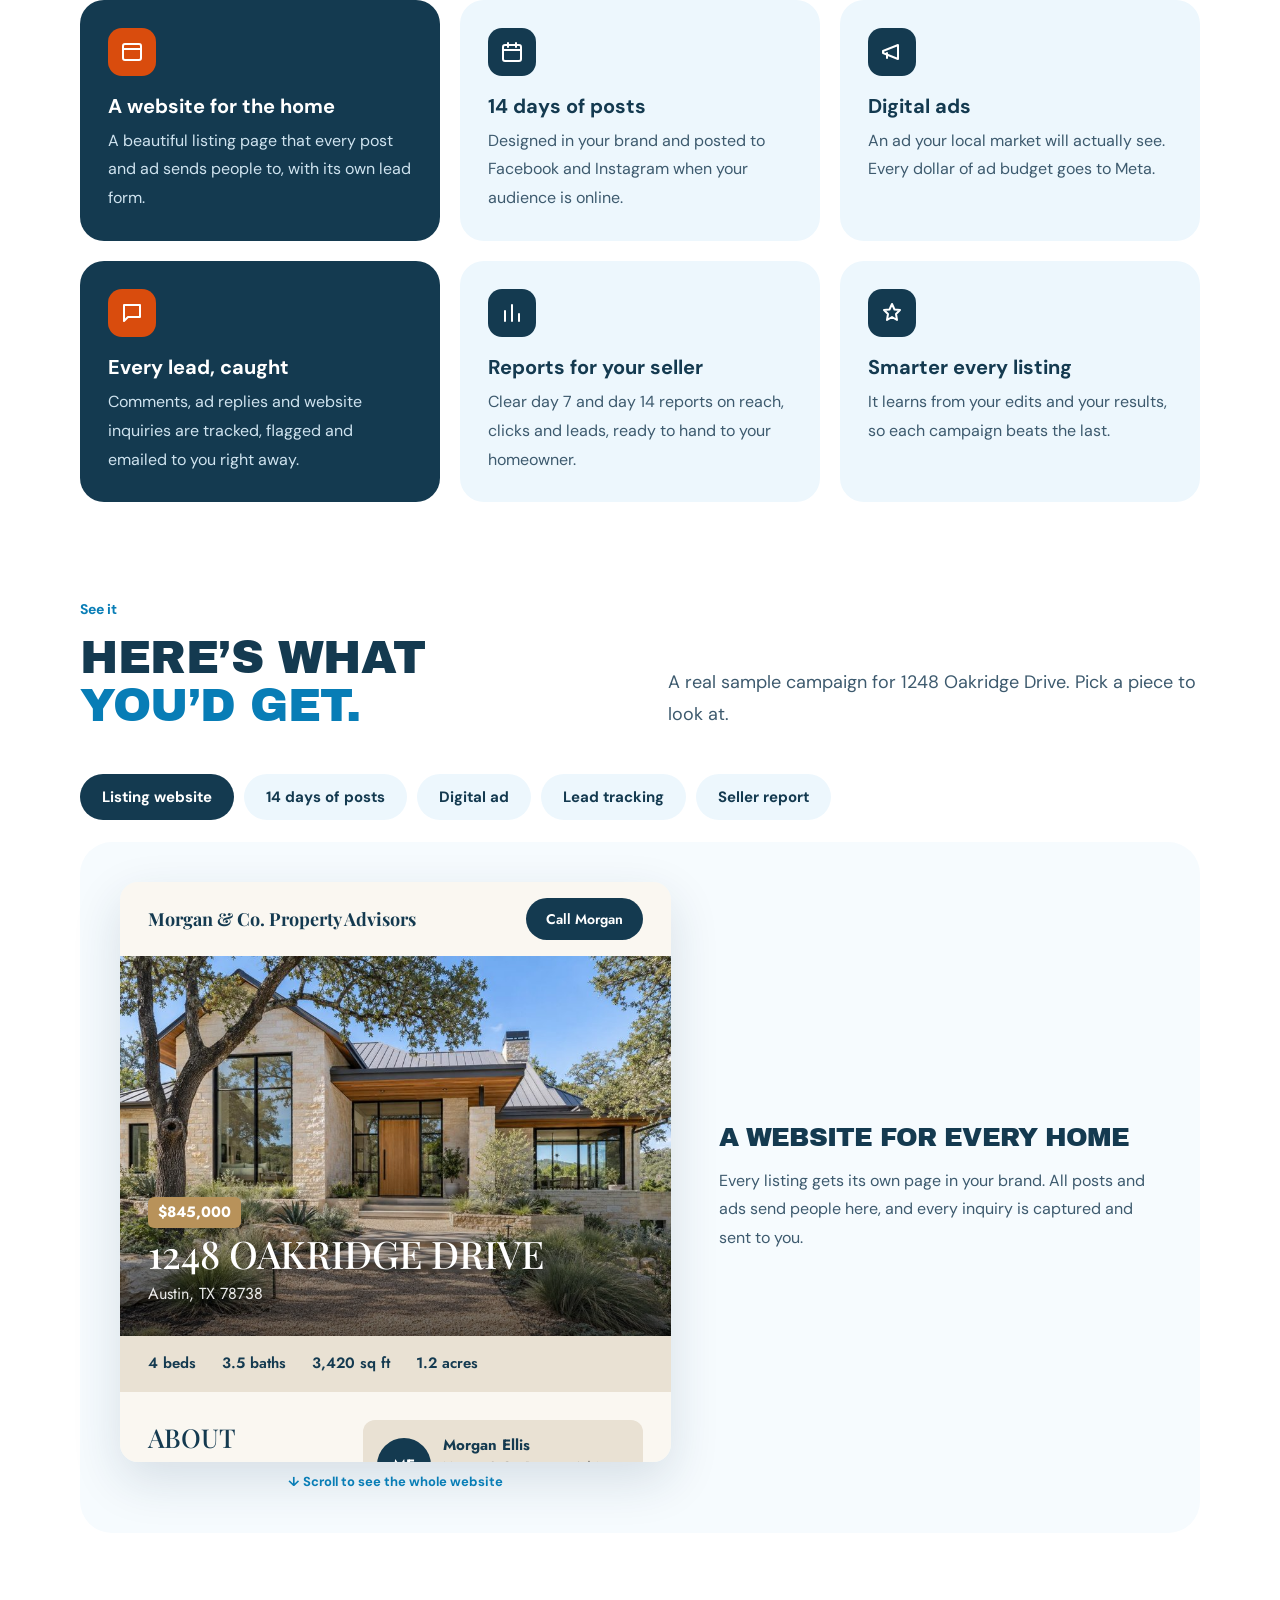
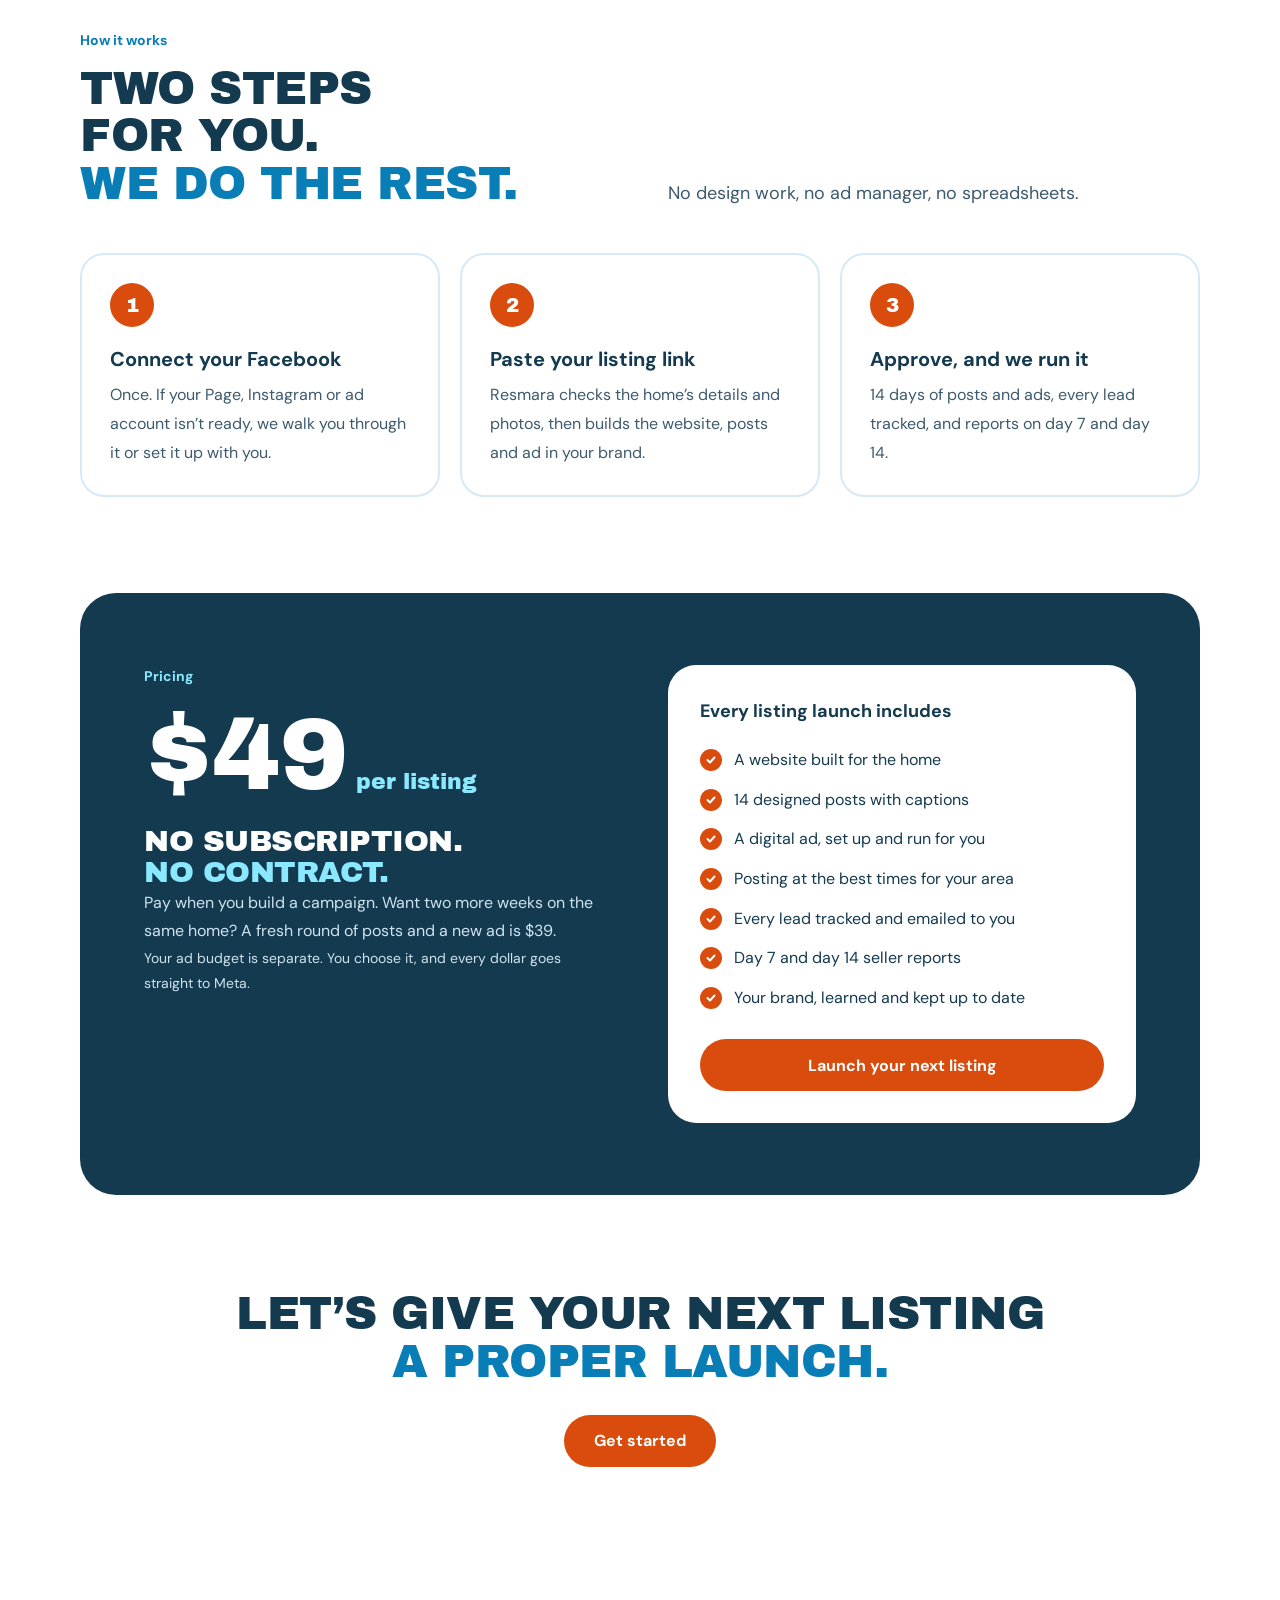
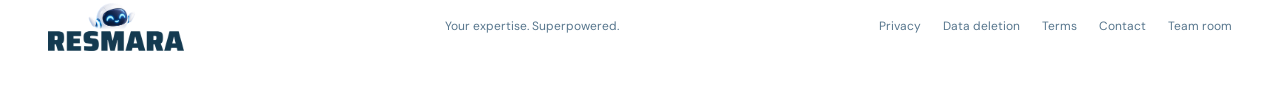
==== commit 11c8498c: "Sign-up screens on real data: checklist, finish pop-up, tour, setup plan, Accounts, unlock static/si" ====
--- a/static/index.html
+++ b/static/index.html
@@ -1 +1 @@
-<!doctype html><html lang="en"><head><meta charset="utf-8"><meta name="facebook-domain-verification" content="yqvp7zd2c6595pzzc0twkctr924ccj"><meta name="viewport" content="width=device-width,initial-scale=1"><meta name="description" content="Get a branded 14-day listing campaign, digital ads and seller-ready reports. One fee per property. No subscription."><!-- Private beta: keep the testing site out of search results until launch. Remove together with RESMARA_SIGNUP_EMAILS/RESMARA_SIGNUP_CODE. --><meta name="robots" content="noindex, nofollow, noarchive"><script>try{if(localStorage.getItem('resmara_theme')==='dark')document.documentElement.classList.add('dark')}catch(e){}</script><title>Resmara — Your listing gets attention. Your clients get you.</title><link rel="preconnect" href="https://fonts.googleapis.com"><link rel="stylesheet" href="https://fonts.googleapis.com/css2?family=Playfair+Display:ital,wght@0,500;0,600;1,500&family=Jost:wght@400;500&display=swap"><link rel="stylesheet" href="style.css"><link rel="stylesheet" href="homepage.css"></head><body><div id="app"></div><dialog id="modal"></dialog><script src="tags.js"></script><script src="sample.js"></script><script src="api.js"></script><script src="homepage.js"></script><script src="report.js"></script><script src="leads.js"></script><script src="listing-site.js"></script><script src="app.js"></script><script src="review.js"></script><script src="guide.js"></script><script src="showcase.js"></script><script src="billing.js"></script><script src="onboarding.js"></script><script src="help-kb.js"></script><script src="screens.js"></script></body></html>
+<!doctype html><html lang="en"><head><meta charset="utf-8"><meta name="facebook-domain-verification" content="yqvp7zd2c6595pzzc0twkctr924ccj"><meta name="viewport" content="width=device-width,initial-scale=1"><meta name="description" content="Get a branded 14-day listing campaign, digital ads and seller-ready reports. One fee per property. No subscription."><!-- Private beta: keep the testing site out of search results until launch. Remove together with RESMARA_SIGNUP_EMAILS/RESMARA_SIGNUP_CODE. --><meta name="robots" content="noindex, nofollow, noarchive"><script>try{if(localStorage.getItem('resmara_theme')==='dark')document.documentElement.classList.add('dark')}catch(e){}</script><title>Resmara — Your listing gets attention. Your clients get you.</title><link rel="preconnect" href="https://fonts.googleapis.com"><link rel="stylesheet" href="https://fonts.googleapis.com/css2?family=Playfair+Display:ital,wght@0,500;0,600;1,500&family=Jost:wght@400;500&display=swap"><link rel="stylesheet" href="style.css"><link rel="stylesheet" href="homepage.css"></head><body><div id="app"></div><dialog id="modal"></dialog><script src="tags.js"></script><script src="sample.js"></script><script src="api.js"></script><script src="homepage.js"></script><script src="report.js"></script><script src="leads.js"></script><script src="listing-site.js"></script><script src="app.js"></script><script src="review.js"></script><script src="guide.js"></script><script src="showcase.js"></script><script src="billing.js"></script><script src="onboarding.js"></script><script src="help-kb.js"></script><script src="screens.js"></script><script src="signup.js"></script></body></html>
--- a/static/style.css
+++ b/static/style.css
@@ -228,3 +228,83 @@
 .pw-eye:focus-visible{outline:2px solid #315773;outline-offset:1px}
 .dark .pw-eye{color:#a2c9de}
 .dark .pw-eye:hover{background:#1d3a4d;color:#fff}
+
+/* ===== Slice 1: sign-up, Facebook connection, setup plan, Accounts box, pay to unlock (signup.js) =====
+   Ported from the mockups Adam approved (signup-tour-screens, engine-3-screens). Text is #12354d or white. */
+#modal.af-locked > .close{display:none}
+#su-checks li{color:#12354d}
+#su-checks li.ok{color:#12354d}#su-checks li.ok::before{background:#12354d}
+#su-checks li.info{color:#12354d}#su-checks li.info::before{border-color:#d8effd;background:#e2f0f8}
+.af-pages{list-style:none;margin:14px 0;padding:0;display:grid;gap:8px}
+.af-pages button{width:100%;display:flex;gap:12px;align-items:center;text-align:left;background:#fff;border:1px solid #d8effd;border-radius:12px;padding:10px 12px;color:#12354d;cursor:pointer}
+.af-pages button:hover{background:#eef8ff;filter:none}
+.af-av{flex:0 0 44px;width:44px;height:44px;border-radius:50%;background:#12354d;color:#fff;display:grid;place-items:center;font-weight:600;font-size:15px;object-fit:cover}
+.af-txt{flex:1;min-width:0;color:#12354d}.af-txt small{display:block;color:#12354d;opacity:.85}
+.af-tag{margin-left:auto;font-size:12px;background:#e2f0f8;color:#12354d;border-radius:999px;padding:3px 9px}
+.af-st{flex:0 0 auto;font-weight:600;font-size:13px;padding:4px 10px;border-radius:999px}
+.af-st.ok{background:#12354d;color:#fff}.af-st.info{background:#e2f0f8;color:#12354d;font-weight:500}
+.fl-card{background:#e2f0f8;border-radius:14px;padding:14px 16px;margin-top:12px;color:#12354d}
+.fl-card h3{margin:0 0 8px;font-size:17px;color:#12354d;display:flex;align-items:center;gap:8px;letter-spacing:0}
+.fl-tick{width:22px;height:22px;border-radius:50%;background:#12354d;color:#fff;display:inline-grid;place-items:center;font-size:12px}
+.fl-kit{display:flex;gap:14px;align-items:center;background:#fff;border-radius:12px;padding:12px;color:#12354d}
+.fl-logo{flex:0 0 52px;width:52px;height:52px;border-radius:50%;background:#12354d;color:#fff;display:grid;place-items:center;font-size:20px;object-fit:cover}
+.fl-sw{display:flex;gap:5px;margin-top:6px}.fl-sw i{width:22px;height:22px;border-radius:6px;border:1px solid #d8effd}
+.fl-name{font-size:19px;font-weight:600;color:#12354d}
+.fl-voice{font-size:13px;margin:8px 0 0;color:#12354d}
+.fl-sub{font-size:13px;margin:6px 0 0;color:#12354d}
+.fl-row{display:flex;justify-content:space-between;align-items:center;gap:10px;padding:7px 0;border-top:1px solid #d8effd;font-size:14px;color:#12354d}
+.fl-row:first-of-type{border-top:0}.fl-row .af-st{font-size:12px;padding:3px 9px}
+.af-dot{display:inline-grid;place-items:center;width:20px;height:20px;border-radius:50%;background:#d94c0d;color:#fff;font-size:12px;font-weight:700;margin-left:auto;flex:0 0 auto}
+.side-nav button{display:flex;align-items:center}
+.gd-head{display:flex;gap:12px;align-items:center;margin-bottom:6px}
+.gd-head .robot-avatar{width:54px;height:54px;flex:0 0 54px}
+.gd-count{font-size:13px;color:#12354d}
+.gd-steps{list-style:none;padding:0;margin:14px 0;display:grid;gap:8px}
+.gd-steps li{display:flex;gap:12px;align-items:flex-start;background:#e2f0f8;border-radius:12px;padding:10px 12px;color:#12354d}
+.gd-steps li span{flex:0 0 26px;height:26px;border-radius:50%;background:#d94c0d;color:#fff;display:grid;place-items:center;font-weight:700;font-size:13px}
+.gd-steps a{color:#12354d;text-decoration:underline}
+.gd-win{text-align:center;color:#12354d}.gd-win p{color:#12354d}.gd-win .robot-avatar{width:84px;height:84px;margin:0 auto 6px;display:block}
+.gd-ok{width:56px;height:56px;border-radius:50%;background:#12354d;color:#fff;display:grid;place-items:center;font-size:28px;margin:6px auto}
+.af-note-box{display:flex;align-items:center;gap:14px;background:#e2f0f8;color:#12354d;border-radius:14px;padding:14px 18px;margin:12px 0}
+.af-note-box .af-dot{margin-left:0}.af-note-box div{flex:1}.af-note-box p{margin:2px 0 0;font-size:14px;color:#12354d}
+.af-todo{list-style:none;margin:14px 0 0;padding:0;display:grid;gap:10px}
+.af-todo li{display:flex;gap:14px;align-items:flex-start;background:#e2f0f8;border-radius:14px;padding:14px 16px;color:#12354d}
+.af-todo li.done{background:#fff;border:1px solid #d8effd}
+.af-num{flex:0 0 32px;height:32px;border-radius:50%;background:#d94c0d;color:#fff;display:grid;place-items:center;font-weight:700}
+.af-todo li.done .af-num{background:#12354d}
+.af-todo .af-txt p{margin:4px 0 0;font-size:14px;color:#12354d}.af-todo .af-txt small{color:#12354d}
+.acc-one{background:#e2f0f8;border-radius:14px;padding:6px 16px;gap:0!important}
+.acc-one li,.acc-one li.done{background:none!important;border:0!important;border-radius:0!important;padding:10px 0!important;border-top:1px solid #d8effd!important}
+.acc-one li:first-child{border-top:0!important}
+.acc-one .af-num{width:26px;height:26px;flex:0 0 26px;font-size:13px}
+.acc-one .af-txt p{margin:2px 0 0}
+.acc-help{display:grid;grid-template-columns:1fr 1fr;gap:12px;margin-top:14px}
+.acc-help>div{background:#e2f0f8;border-radius:14px;padding:14px 16px;color:#12354d}
+.acc-help p{margin:8px 0 0;font-size:14px;color:#12354d}
+.af-meta{display:flex;justify-content:space-between;align-items:center;gap:12px;flex-wrap:wrap;margin-top:16px;color:#12354d;font-size:14px}
+.tour-fix{display:flex;gap:8px;flex-wrap:wrap;margin:10px 0 2px}.tour-fix button{padding:9px 16px;font-size:14px}
+.campaign-primary.navy{background:#12354d!important;color:#fff!important}
+.af-save{display:flex;gap:12px;align-items:flex-start;background:#e2f0f8;border-radius:12px;padding:12px 14px;margin:14px 0 4px;color:#12354d;cursor:pointer;font-size:14px}
+.af-save input{width:20px;height:20px;margin:2px 0 0;accent-color:#d94c0d;flex:0 0 auto}
+.sp-list{list-style:none;margin:14px 0 4px;padding:0;display:grid;gap:8px}
+.sp{display:flex;gap:12px;align-items:flex-start;border:1px solid #d8effd;background:#fff;border-radius:14px;padding:12px 14px;color:#12354d}
+.sp.open{background:#e2f0f8;border-color:#e2f0f8}
+.sp-num{flex:0 0 30px;height:30px;border-radius:50%;background:#d94c0d;color:#fff;display:grid;place-items:center;font-weight:700}
+.sp.done .sp-num{background:#12354d}
+.sp:not(.open):not(.done) .sp-num{background:#fff;color:#12354d;border:2px solid #12354d}
+.sp-txt{flex:1;min-width:0}.sp-txt small{display:block;font-size:13px;color:#12354d;margin-top:2px}.sp-txt p{margin:6px 0 0;font-size:14px;color:#12354d}
+.sp .gd-steps li{background:#fff}
+.sp-note{background:#fff;border-radius:10px;padding:8px 12px}
+.sp-act{display:flex;justify-content:space-between;gap:8px;flex-wrap:wrap}.sp-left{display:flex;gap:8px;flex-wrap:wrap}
+.sp-checking{display:flex;align-items:center;gap:8px;font-weight:600;color:#12354d}.sp-checking .robot-avatar{width:30px;height:30px}
+.af-locked-card{position:relative}
+.af-locked-card img{filter:blur(4px)}
+.af-lock-tag{position:absolute;top:12px;left:12px;z-index:2;background:#12354d;color:#fff;font-weight:600;font-size:13px;border-radius:999px;padding:6px 12px}
+.af-lock-act{position:absolute;left:18px;right:18px;bottom:18px;z-index:2}.af-lock-act button{width:100%}
+.unlock-checkout{min-height:120px;margin:12px 0 4px}
+.af-unlock-card p,.af-unlock-card h2{color:#12354d}
+@media(max-width:700px){.acc-help{grid-template-columns:1fr}}
+.vc-sec textarea{width:100%;min-height:150px;font-size:15px;line-height:1.5;color:#12354d}
+.vc-note{font-size:13px;color:#12354d;margin-top:6px}
+.mb-missing{background:#fff6f1;border-radius:10px;padding:8px 12px;color:#12354d;font-size:14px;margin:10px 0 0}
+.mb-field.miss input{border:2px solid #d94c0d!important;background:#fff6f1}
--- a/static/homepage.css
+++ b/static/homepage.css
@@ -1431,3 +1431,164 @@
 html.dark .mb-fontlist *,html.dark .shell button.mb-fontpick *{color:#12354d!important}
 html.dark button.mb-fontopt.on *{color:#fff!important}
 html.dark .shell .mb-fontpick-chev{border-color:#12354d!important}
+
+/* Setup guides: tutorial video at the top of each card */
+.sg-video{position:relative;max-width:620px;margin:4px 0 16px;border-radius:18px;overflow:hidden;background:#fff;border:1px solid #cfe3ef;aspect-ratio:16/9}
+.sg-video video{display:block;width:100%;height:100%;object-fit:contain;background:#fff}
+.sg-video .hpv-play{width:64px;height:64px}
+.sg-video .hpv-play span{border-top-width:12px;border-bottom-width:12px;border-left-width:20px;margin-left:5px}
+html.dark .sg-video{border-color:#1f4d68}
+
+.rmh .rh-wrap{max-width:1200px;margin:0 auto;padding:0 40px}
+.rmh .rh-lead{font-size:19px;color:#3d5a6e;max-width:560px}
+.rmh .rh-btn{display:inline-flex;align-items:center;justify-content:center;min-height:52px;padding:0 30px;border-radius:999px;font-weight:700;font-size:16px;text-decoration:none;border:0;cursor:pointer;font-family:inherit}
+.rmh .rh-btn-o{background:#d94c0d;color:#fff}
+.rmh .rh-btn-o:hover{background:#bd400b;color:#fff}
+.rmh .rh-btn-n{background:#143a50;color:#fff}
+.rmh .rh-btn-n:hover{background:#0e2b3c;color:#fff}
+.rmh .rh-hero{display:grid;grid-template-columns:minmax(0,1.05fr) minmax(0,1fr);gap:56px;align-items:center;padding:40px 0 72px}
+.rmh .rh-eyebrow{font-weight:700;font-size:14px;color:#087db6;margin-bottom:18px}
+.rmh .rh-hero .rh-lead{margin:24px 0 28px}
+.rmh .rh-price-chip{display:inline-flex;gap:10px;align-items:baseline;background:#edf7fd;border-radius:14px;padding:12px 18px;margin-bottom:28px}
+.rmh .rh-price-chip b{font-family:'Archivo Black',sans-serif;font-size:28px;color:#143a50}
+.rmh .rh-price-chip span{font-size:15px;color:#3d5a6e}
+.rmh .rh-actions{display:flex;gap:18px;align-items:center;flex-wrap:wrap}
+.rmh .rh-actions a.rh-plain{font-weight:700;text-decoration:none}
+.rmh .rh-hero-art{display:flex;justify-content:center}
+.rmh .rh-hero-video{width:min(330px,100%)}
+.rmh .rh-hero-video-m{display:none}
+.rmh .rh-robot{width:100%;justify-self:end}
+.rmh .rh-band-dark{background:#143a50;color:#fff;border-radius:36px;width:calc(100% - 80px);max-width:1120px;margin-left:auto;margin-right:auto}
+.rmh .rh-band-dark .rh-wrap{padding-left:64px;padding-right:64px}
+.rmh .rh-problem{display:grid;grid-template-columns:minmax(0,1fr) minmax(0,400px);gap:56px;align-items:center;padding:72px 0}
+.rmh .rh-band-dark h2{color:#fff}
+.rmh .rh-band-dark h2 span{color:#8ae8ff}
+.rmh .rh-band-dark p{color:#cfe3ef;max-width:520px;margin-top:20px}
+.rmh .rh-kicker{font-weight:700;font-size:14px;color:#8ae8ff;margin-bottom:16px;display:block}
+.rmh .rh-video{position:relative;width:250px;aspect-ratio:9/16;border-radius:26px;overflow:hidden;box-shadow:0 24px 60px rgba(0,0,0,.35);background:#e8f3fa}
+/* Hero video, desktop and laptop: bigger so it holds its own next to the headline (Adam, 22 Nov). Phones keep their own size below. */
+.rmh .rh-hero-art .rh-video{width:clamp(280px,25vw,340px);border-radius:30px}
+.rmh .rh-video img{width:100%;height:100%;object-fit:cover;display:block}
+.rmh .rh-play{position:absolute;left:50%;top:50%;transform:translate(-50%,-50%);width:72px;height:72px;border-radius:50%;background:#d94c0d;border:0;display:grid;place-items:center;cursor:pointer;box-shadow:0 10px 30px rgba(0,0,0,.35)}
+.rmh .rh-sec{padding:96px 0 0}
+.rmh .rh-sec-head{display:grid;grid-template-columns:minmax(0,1fr) minmax(0,1fr);gap:56px;align-items:end;margin-bottom:44px}
+.rmh .rh-sec-head p{color:#3d5a6e;font-size:18px}
+.rmh .rh-k2{font-weight:700;font-size:14px;color:#087db6;margin-bottom:14px;display:block}
+.rmh .rh-grid6{display:grid;grid-template-columns:repeat(3,minmax(0,1fr));gap:20px}
+.rmh .rh-card{background:#edf7fd;border-radius:24px;padding:28px}
+.rmh .rh-card .rh-ic{width:48px;height:48px;border-radius:14px;background:#143a50;display:grid;place-items:center;margin-bottom:18px}
+.rmh .rh-card b{display:block;font-size:20px;line-height:1.25;margin-bottom:8px}
+.rmh .rh-card p{color:#3d5a6e;font-size:16px}
+.rmh .rh-card.rh-hi{background:#143a50;color:#fff}
+.rmh .rh-card.rh-hi p{color:#cfe3ef}
+.rmh .rh-card.rh-hi .rh-ic{background:#d94c0d}
+.rmh .rh-tabs{display:flex;gap:10px;flex-wrap:wrap;margin-bottom:22px}
+.rmh .rh-tab{min-height:46px;padding:0 22px;border-radius:999px;border:0;background:#edf7fd;color:#143a50;font-weight:700;font-size:15px;font-family:inherit;cursor:pointer}
+.rmh .rh-tab.rh-on{background:#143a50;color:#fff}
+.rmh .rh-show{display:grid;grid-template-columns:minmax(0,1.25fr) minmax(0,1fr);gap:48px;align-items:center;background:#f6fbfe;border-radius:32px;padding:40px}
+.rmh .rh-frame{height:580px;overflow-y:auto;overscroll-behavior:contain;border-radius:18px;background:#fff;box-shadow:0 18px 50px rgba(18,53,77,.14);scrollbar-width:thin;scrollbar-color:#9fc3d6 transparent}
+.rmh .rh-frame.rh-narrow{max-width:440px;margin:0 auto}
+.rmh .rh-frame-hint{display:block;text-align:center;font-size:13px;font-weight:700;color:#087db6;margin-top:10px}
+.rmh .rh-leads{background:#fff;border-radius:18px;box-shadow:0 18px 50px rgba(18,53,77,.14);padding:22px}
+.rmh .rh-leads-h{display:flex;justify-content:space-between;align-items:center;gap:12px;flex-wrap:wrap;margin-bottom:14px}
+.rmh .rh-leads-h b{font-size:18px}
+.rmh .rh-badge{background:#d94c0d;color:#fff;border-radius:999px;padding:4px 12px;font-size:13px;font-weight:700}
+.rmh .rh-lead-row{display:grid;grid-template-columns:42px minmax(0,1fr);gap:12px;padding:14px 0;border-top:1px solid #e3eef5}
+.rmh .rh-av{width:42px;height:42px;border-radius:50%;background:#143a50;color:#fff;display:grid;place-items:center;font-weight:700}
+.rmh .rh-lead-row b{font-size:16px}
+.rmh .rh-src{display:inline-block;background:#edf7fd;color:#143a50;border-radius:999px;padding:2px 10px;font-size:12px;font-weight:700;margin-left:6px}
+.rmh .rh-lead-row p{font-size:14px;color:#3d5a6e;margin-top:4px}
+.rmh .rh-mail{margin-top:14px;background:#143a50;color:#fff;border-radius:14px;padding:14px 16px;font-size:14px;display:flex;gap:12px;align-items:center}
+.rmh .rh-sample{font-size:12px;color:#648096;margin-top:10px}
+.rmh .rh-show-text h3{font-family:'Archivo Black',sans-serif;font-size:26px;line-height:1.15;margin:0 0 14px;text-transform:uppercase}
+.rmh .rh-show-text p{color:#3d5a6e}
+.rmh .rh-steps{display:grid;grid-template-columns:repeat(3,minmax(0,1fr));gap:20px}
+.rmh .rh-step{border:2px solid #d7e9f4;border-radius:24px;padding:28px}
+.rmh .rh-num{width:44px;height:44px;border-radius:50%;background:#d94c0d;color:#fff;font-family:'Archivo Black',sans-serif;display:grid;place-items:center;font-size:20px;margin-bottom:16px}
+.rmh .rh-step b{display:block;font-size:20px;margin-bottom:6px}
+.rmh .rh-step p{color:#3d5a6e;font-size:16px}
+.rmh .rh-price{display:grid;grid-template-columns:minmax(0,1fr) minmax(0,1fr);gap:56px;align-items:start;padding:72px 0}
+.rmh .rh-price .rh-big{font-family:'Archivo Black',sans-serif;font-size:clamp(64px,8vw,104px);line-height:1;color:#fff}
+.rmh .rh-price .rh-big small{font-size:22px;color:#8ae8ff;margin-left:8px}
+.rmh .rh-list{background:#fff;color:#143a50;border-radius:28px;padding:32px}
+.rmh .rh-list b{display:block;font-size:18px;margin-bottom:14px}
+.rmh .rh-li{display:flex;gap:12px;align-items:flex-start;padding:7px 0;font-size:16px}
+.rmh .rh-tick{flex:none;width:22px;height:22px;border-radius:50%;background:#d94c0d;display:grid;place-items:center;margin-top:2px}
+.rmh .rh-fine{font-size:14px;color:#cfe3ef;margin-top:16px}
+.rmh .rh-finish{text-align:center;padding:96px 0}
+.rmh .rh-finish h2{margin-bottom:28px}
+@media(max-width:1000px){.rmh .rh-hero,.rmh .rh-sec-head,.rmh .rh-price{grid-template-columns:minmax(0,1fr);gap:32px}
+.rmh .rh-band-dark .rh-wrap{padding-left:40px;padding-right:40px}
+.rmh .rh-problem{gap:40px;grid-template-columns:minmax(0,1fr) minmax(0,300px)}
+.rmh .rh-video{width:clamp(200px,28vw,250px)}
+.rmh .rh-grid6{grid-template-columns:repeat(2,minmax(0,1fr))}
+.rmh .rh-show{grid-template-columns:minmax(0,1fr);gap:28px;padding:28px}
+.rmh .rh-hero-art{display:none}
+.rmh .rh-hero-video-m{display:flex;justify-content:center;margin:0 0 28px}}
+@media(max-width:640px){.rmh .rh-wrap{padding:0 20px}
+.rmh .rh-hero{padding:20px 0 48px}
+.rmh .rh-lead{font-size:17px}
+.rmh .rh-band-dark{width:calc(100% - 40px);border-radius:28px}
+.rmh .rh-problem{grid-template-columns:minmax(0,1fr);text-align:center;justify-items:center;padding:52px 0}
+.rmh .rh-problem p{margin-left:auto;margin-right:auto}
+.rmh .rh-video{width:min(230px,62vw)}
+.rmh .rh-sec{padding:64px 0 0}
+.rmh .rh-grid6,.rmh .rh-steps{grid-template-columns:minmax(0,1fr)}
+.rmh .rh-card,.rmh .rh-step{padding:22px}
+.rmh .rh-show{padding:18px;border-radius:24px}
+.rmh .rh-frame{height:480px}
+.rmh .rh-tab{padding:0 16px;font-size:14px}
+.rmh .rh-price{padding:48px 0;gap:28px}
+.rmh .rh-band-dark .rh-wrap{padding-left:24px;padding-right:24px}
+.rmh .rh-price .rh-big{font-size:64px}
+.rmh .rh-price .rh-big small{display:block;margin:8px 0 0;font-size:18px}
+.rmh .rh-list{width:100%;margin:0;padding:22px 20px;border-radius:22px}
+.rmh .rh-list .rh-btn{width:100%;padding:0 16px}
+.rmh .rh-hero-video-m .rh-hero-video{width:min(260px,72vw)}
+.rmh .rh-list{padding:24px}
+.rmh .rh-finish{padding:64px 0}
+.rmh .rh-actions .rh-btn{width:100%}
+.rmh .rh-hero,.rmh .rh-sec-head,.rmh .rh-price,.rmh .rh-finish{text-align:center}
+.rmh .rh-hero .rh-lead,.rmh .rh-sec-head p,.rmh .rh-band-dark p{margin-left:auto;margin-right:auto}
+.rmh .rh-price-chip{justify-content:center}
+.rmh .rh-actions{justify-content:center}
+.rmh .rh-card,.rmh .rh-step{text-align:center}
+.rmh .rh-card .rh-ic,.rmh .rh-num{margin-left:auto;margin-right:auto}
+.rmh .rh-show-text{text-align:center}
+.rmh .rh-tabs{justify-content:center}
+.rmh .rh-leads,.rmh .rh-leads *{text-align:left}
+.rmh .rh-list,.rmh .rh-li{text-align:left}
+.rmh .rh-robot{width:min(320px,100%);justify-self:center}}
+/* Consolidated homepage (.rmh): fixes for the real page and its live samples */
+.rmh{background:#fff;color:#143a50;font-family:'DM Sans',system-ui,sans-serif;font-size:17px;line-height:1.6}
+.rmh main *{box-sizing:border-box;min-width:0}
+.rmh h1,.rmh h2{letter-spacing:-.5px;line-height:1.04;margin:0;text-wrap:balance}
+.rmh h1{font-size:clamp(38px,5.2vw,68px)}
+.rmh h2{font-size:clamp(30px,3.6vw,46px)}
+.rmh h1 span,.rmh h2 span{color:#087db6}
+.rmh main>*>p,.rmh .rh-wrap p{margin:0}
+.rmh .rh-frame p{margin:revert}
+.rmh .rh-video video{width:100%;height:100%;object-fit:cover;display:block}
+.rmh .rh-robot{background:#f7fbff;border-radius:28px;padding:18px}
+.rmh .rh-robot .home-world{max-width:none}
+.rmh .rh-price-h{font-size:30px!important;margin-top:20px}
+.rmh .rh-list-go{margin-top:22px}.rmh .rh-list-go .rh-btn{width:100%}
+.rmh .rh-band-dark#pricing{margin-top:96px}
+.rmh .rh-tab.rh-on{background:#143a50;color:#fff}
+.rmh .rh-panel[hidden]{display:none}
+.rmh .rh-frame .scroll-hint{display:none}
+.rmh .lp-view{max-height:none}
+.rmh #home-report-preview{contain:none;flex:none;border:0;border-radius:18px}
+.rmh #home-ad-view>*{margin:0;box-shadow:none}
+.rmh .rh-frame .home-calendar-preview{margin:0;border-radius:0;box-shadow:none}
+.rmh .rh-show-text h3{color:#143a50}
+.rmh .home-footer{margin-top:0}
+@media(max-width:1000px){.home-nav nav .nav-sec{display:none}}
+@media(max-width:640px){.rmh .rh-frame{height:480px}.rmh .rh-band-dark#pricing{margin-top:64px}}
+.rmh .rh-cal-fit{width:880px;transform-origin:0 0}
+.rmh .rh-frame .home-calendar-preview{width:880px}
+.rmh .rh-frame{overflow-x:auto}
+.rmh .rh-robot{overflow:hidden;padding:18px}
+.rmh .rh-robot .home-world{width:96%;max-width:none;aspect-ratio:1.42;margin:0 auto}
+.rmh .rh-frame>*{text-align:left}
+.rmh .rh-panel[data-tab="posts"] .rh-frame{height:auto;max-height:580px}
